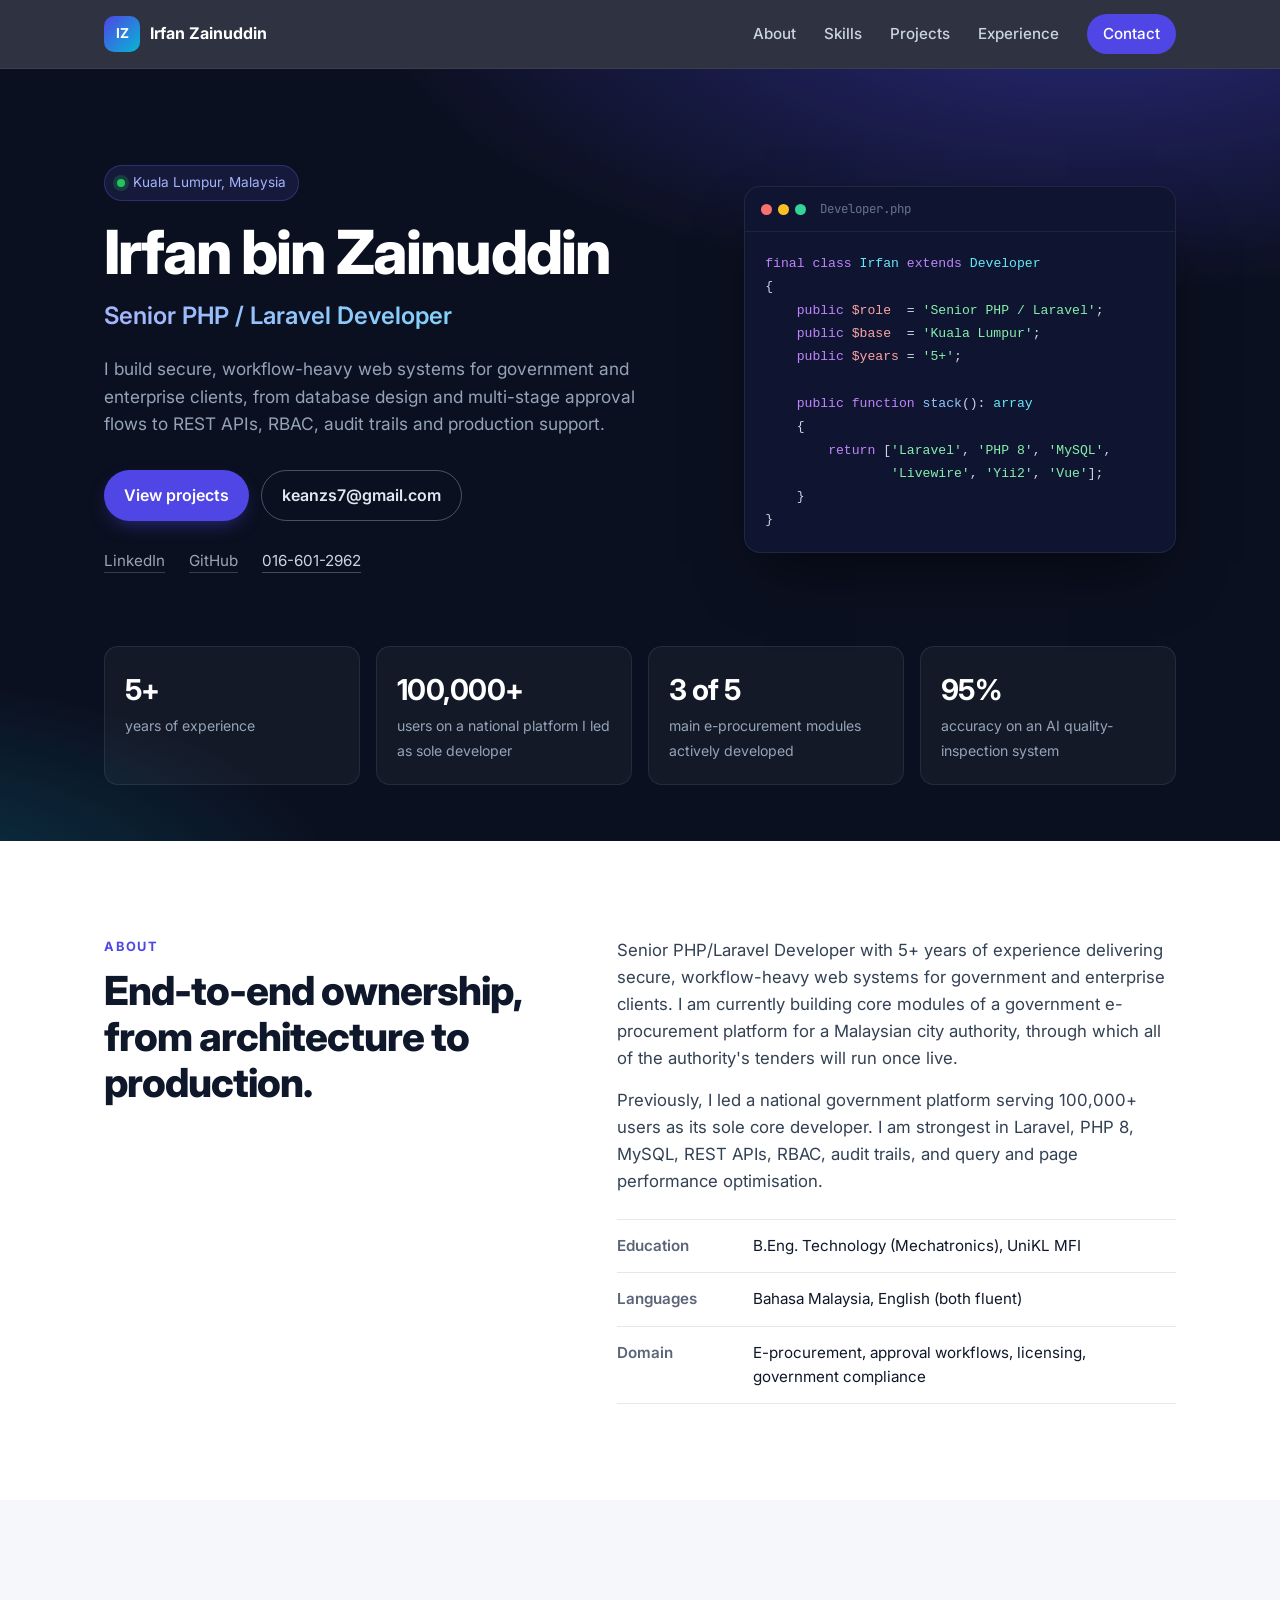
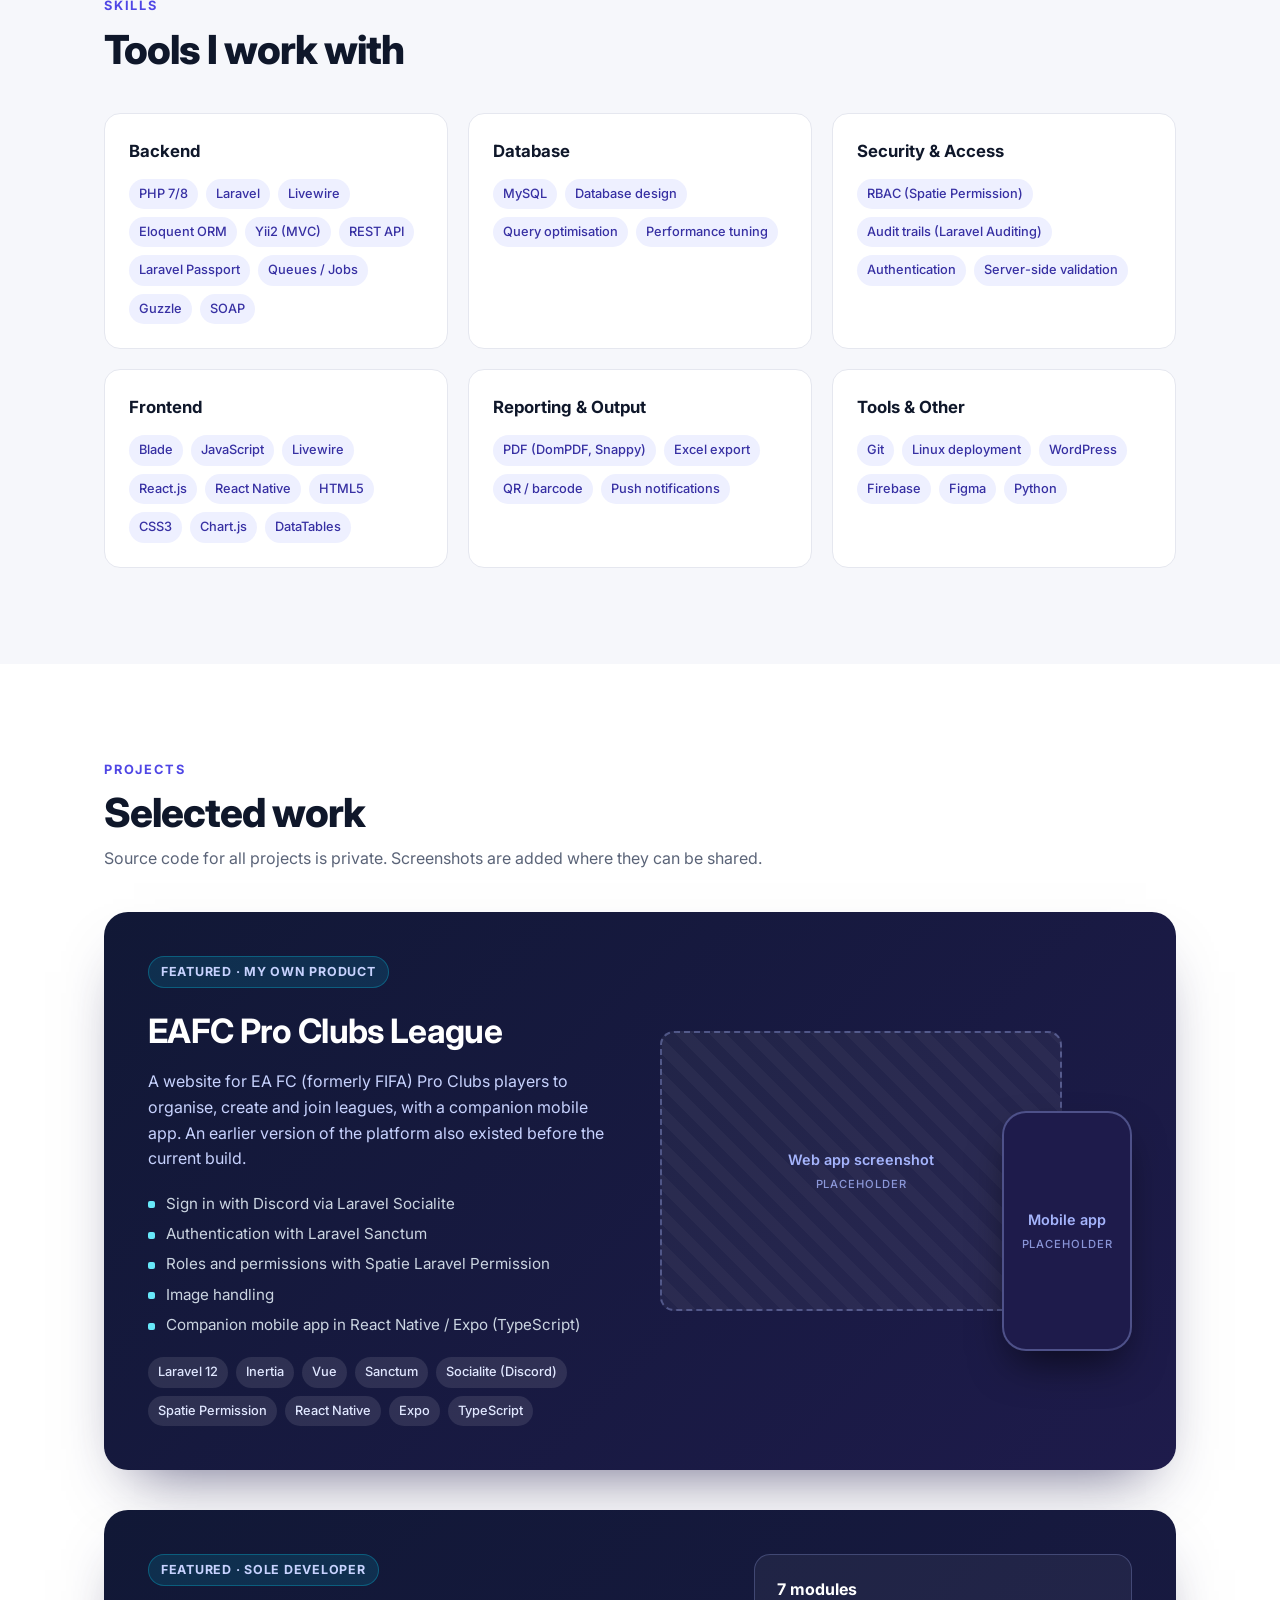
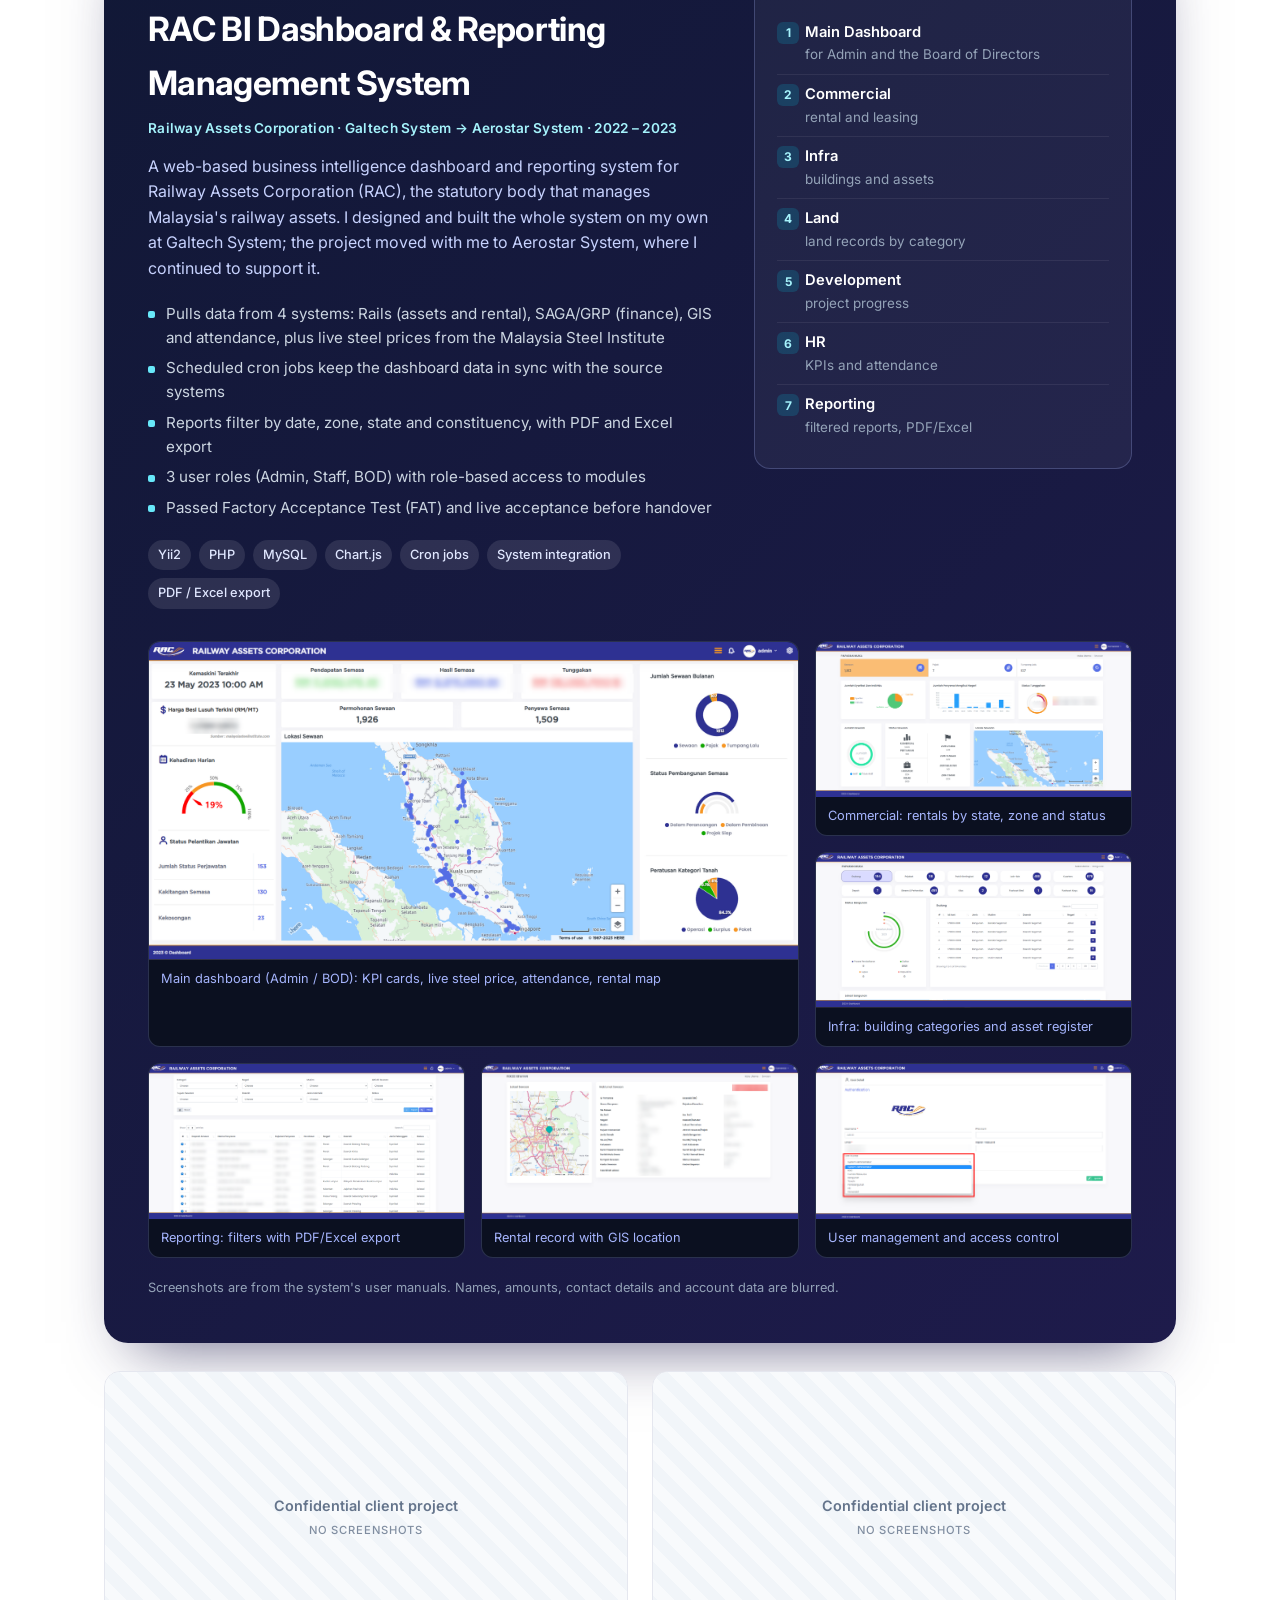
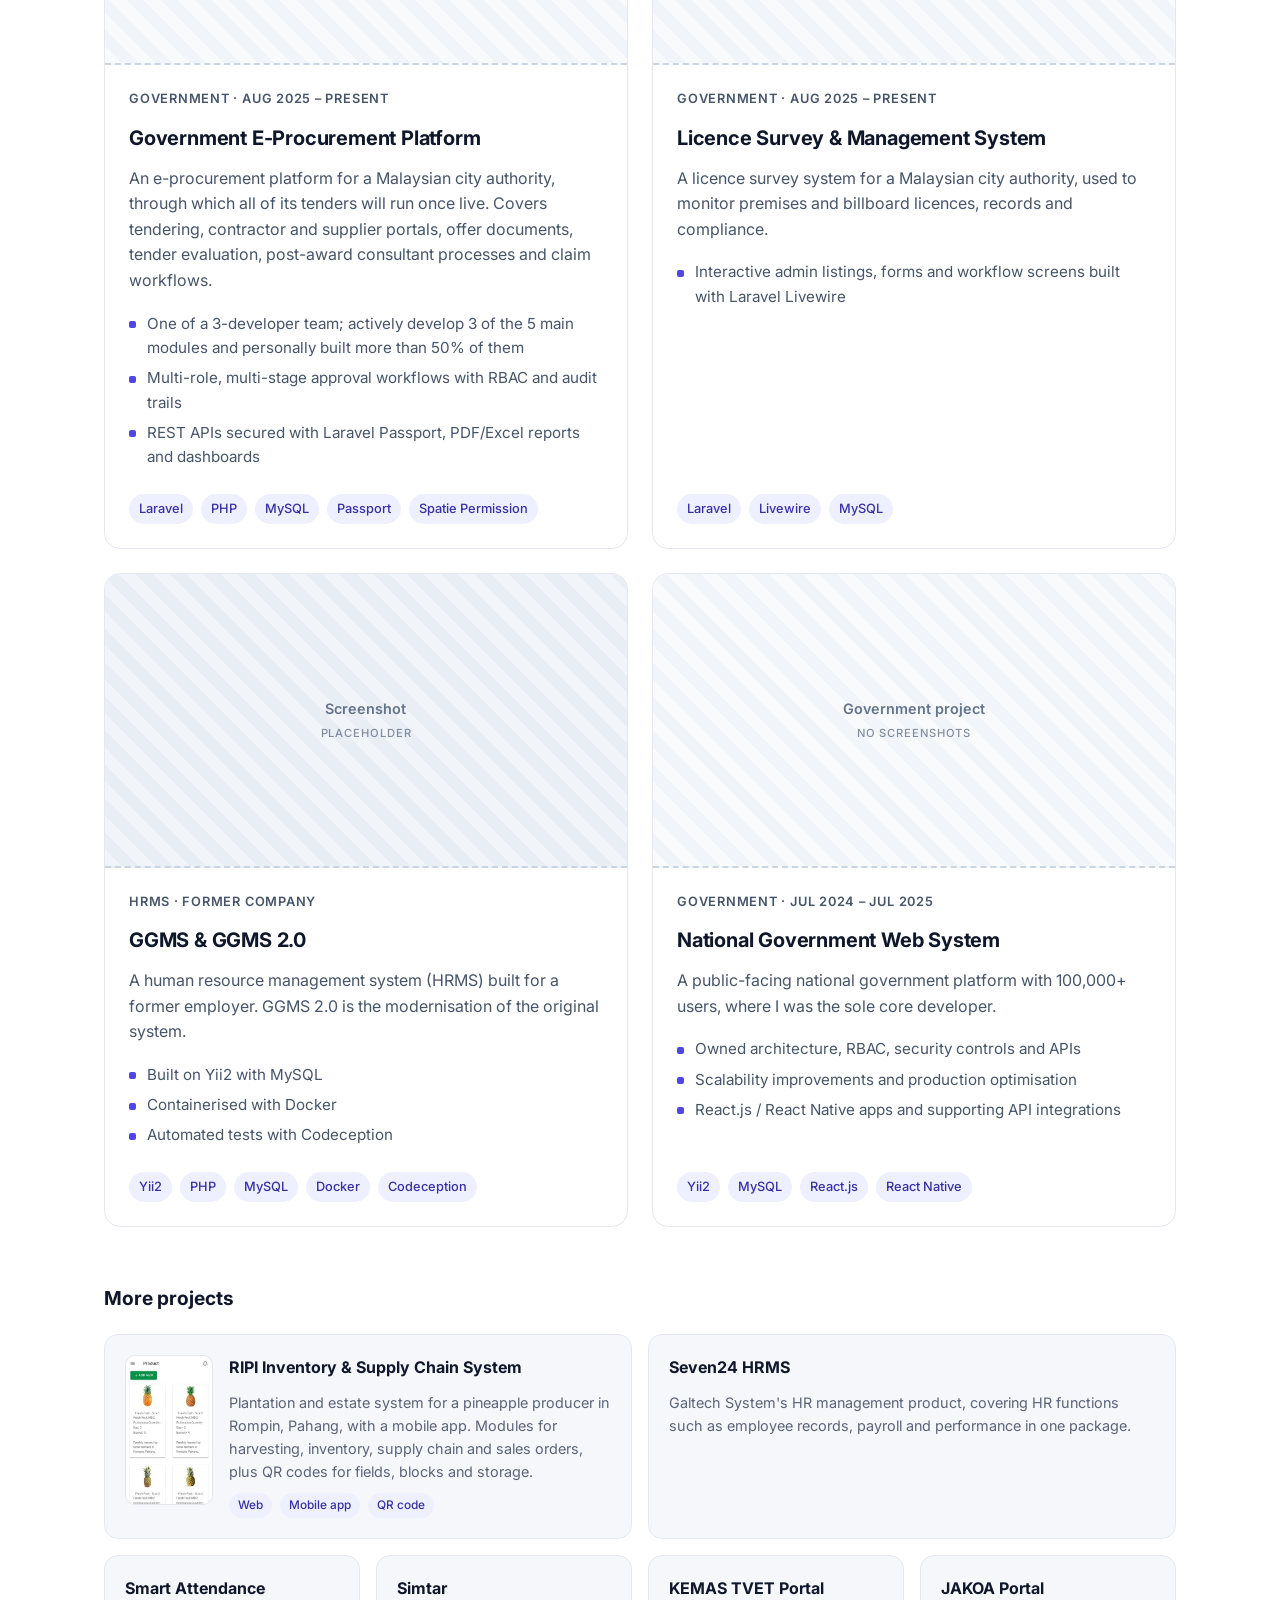
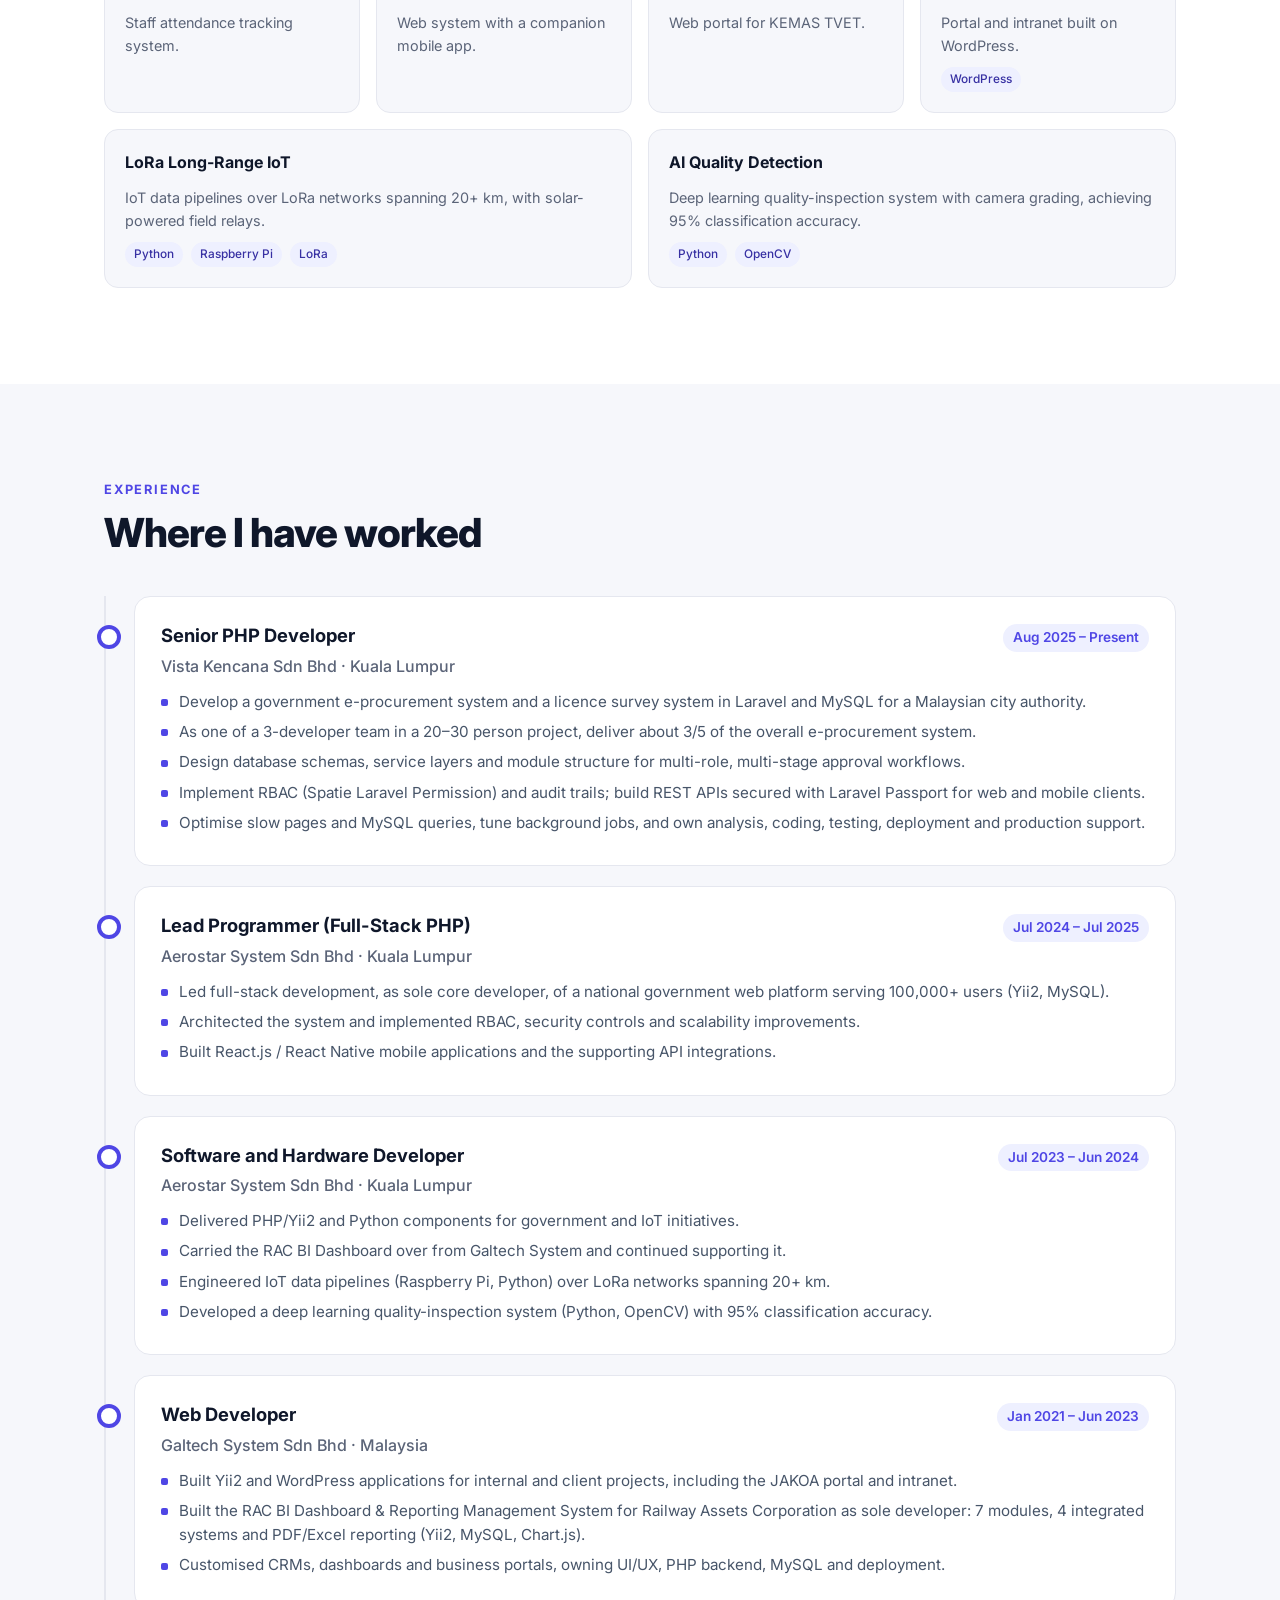
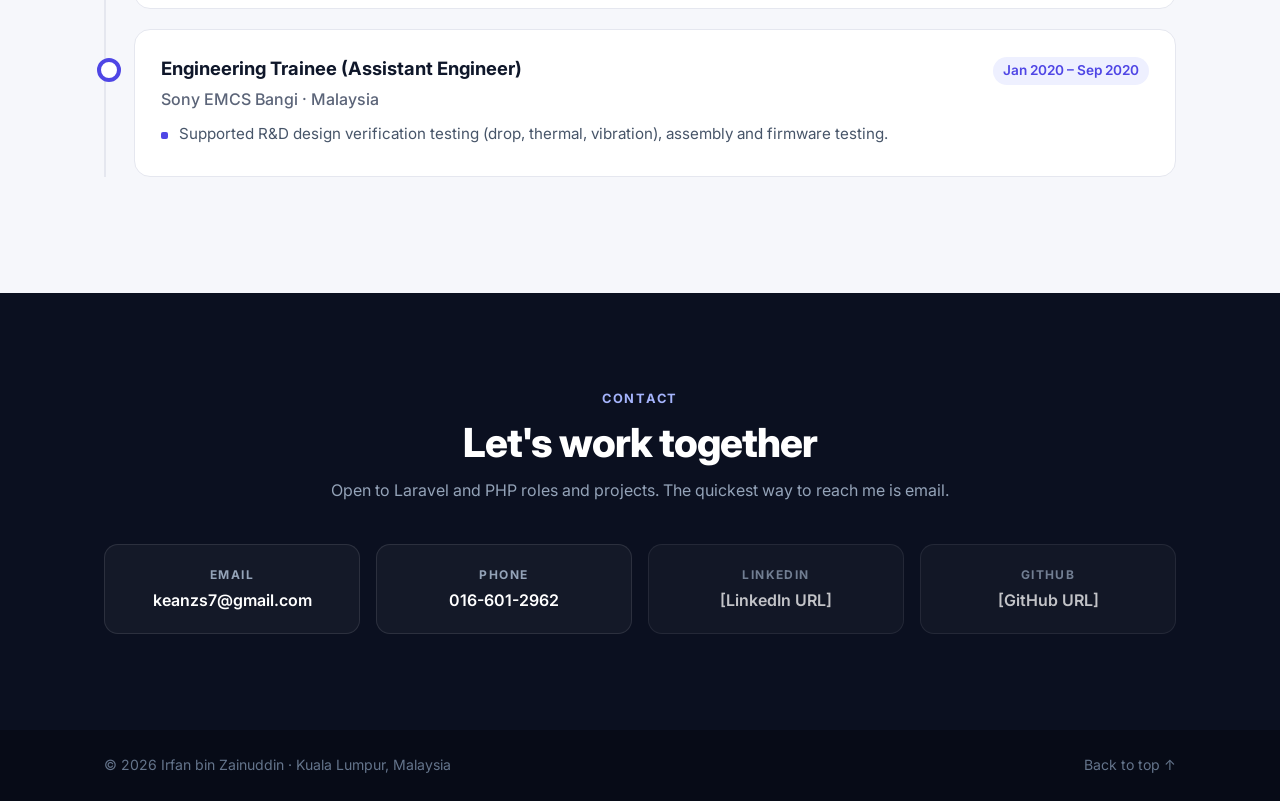
==== index.html @ d5d2dc94 "Portfolio site" ====
<!DOCTYPE html>
<html lang="en">
<head>
  <meta charset="utf-8">
  <meta name="viewport" content="width=device-width, initial-scale=1">
  <title>Irfan bin Zainuddin | Senior PHP / Laravel Developer</title>
  <meta name="description" content="Irfan bin Zainuddin, Senior PHP/Laravel Developer based in Kuala Lumpur. 5+ years building secure, workflow-heavy web systems for government and enterprise clients.">
  <meta property="og:title" content="Irfan bin Zainuddin | Senior PHP / Laravel Developer">
  <meta property="og:description" content="Laravel, PHP 8, MySQL, REST APIs, RBAC and audit trails for government and enterprise systems.">
  <meta name="theme-color" content="#0f172a">
  <link rel="icon" href="assets/favicon.svg" type="image/svg+xml">
  <link rel="preconnect" href="https://fonts.googleapis.com">
  <link rel="preconnect" href="https://fonts.gstatic.com" crossorigin>
  <link href="https://fonts.googleapis.com/css2?family=Inter:wght@400;500;600;700;800&family=JetBrains+Mono:wght@500&display=swap" rel="stylesheet">
  <link rel="stylesheet" href="assets/style.css">
</head>
<body>
  <a class="skip" href="#main">Skip to content</a>

  <header class="nav" id="top">
    <div class="container nav__inner">
      <a class="brand" href="#top" aria-label="Home"><span class="brand__mark">IZ</span><span class="brand__name">Irfan Zainuddin</span></a>
      <button class="nav__toggle" aria-label="Open menu" aria-expanded="false" aria-controls="nav-links"><span></span><span></span><span></span></button>
      <nav id="nav-links" class="nav__links" aria-label="Primary">
        <a href="#about">About</a>
        <a href="#skills">Skills</a>
        <a href="#projects">Projects</a>
        <a href="#experience">Experience</a>
        <a href="#contact" class="btn btn--sm">Contact</a>
      </nav>
    </div>
  </header>

  <main id="main">
    <!-- HERO -->
    <section class="hero">
      <div class="container hero__inner">
        <div class="hero__text">
          <p class="eyebrow"><span class="dot"></span> Kuala Lumpur, Malaysia</p>
          <h1>Irfan bin Zainuddin</h1>
          <p class="hero__role">Senior PHP / Laravel Developer</p>
          <p class="hero__lead">I build secure, workflow-heavy web systems for government and enterprise clients, from database design and multi-stage approval flows to REST APIs, RBAC, audit trails and production support.</p>
          <div class="hero__cta">
            <a href="#projects" class="btn">View projects</a>
            <a href="mailto:keanzs7@gmail.com" class="btn btn--ghost">keanzs7@gmail.com</a>
          </div>
          <ul class="hero__links">
            <li><a href="#" data-placeholder="linkedin" aria-label="LinkedIn (link coming soon)">LinkedIn</a></li>
            <li><a href="#" data-placeholder="github" aria-label="GitHub (link coming soon)">GitHub</a></li>
            <li><a href="tel:+60166012962">016-601-2962</a></li>
          </ul>
        </div>
        <div class="hero__card" aria-hidden="true">
          <div class="code">
            <div class="code__bar"><i></i><i></i><i></i><span>Developer.php</span></div>
<pre><code><span class="k">final class</span> <span class="t">Irfan</span> <span class="k">extends</span> <span class="t">Developer</span>
{
    <span class="k">public</span> <span class="v">$role</span>  = <span class="s">'Senior PHP / Laravel'</span>;
    <span class="k">public</span> <span class="v">$base</span>  = <span class="s">'Kuala Lumpur'</span>;
    <span class="k">public</span> <span class="v">$years</span> = <span class="s">'5+'</span>;

    <span class="k">public function</span> <span class="f">stack</span>(): <span class="t">array</span>
    {
        <span class="k">return</span> [<span class="s">'Laravel'</span>, <span class="s">'PHP 8'</span>, <span class="s">'MySQL'</span>,
                <span class="s">'Livewire'</span>, <span class="s">'Yii2'</span>, <span class="s">'Vue'</span>];
    }
}</code></pre>
          </div>
        </div>
      </div>
      <div class="container stats">
        <div class="stat"><strong>5+</strong><span>years of experience</span></div>
        <div class="stat"><strong>100,000+</strong><span>users on a national platform I led as sole developer</span></div>
        <div class="stat"><strong>3 of 5</strong><span>main e-procurement modules actively developed</span></div>
        <div class="stat"><strong>95%</strong><span>accuracy on an AI quality-inspection system</span></div>
      </div>
    </section>

    <!-- ABOUT -->
    <section id="about" class="section">
      <div class="container about">
        <div>
          <p class="kicker">About</p>
          <h2>End-to-end ownership, from architecture to production.</h2>
        </div>
        <div class="about__body">
          <p>Senior PHP/Laravel Developer with 5+ years of experience delivering secure, workflow-heavy web systems for government and enterprise clients. I am currently building core modules of a government e-procurement platform for a Malaysian city authority, through which all of the authority's tenders will run once live.</p>
          <p>Previously, I led a national government platform serving 100,000+ users as its sole core developer. I am strongest in Laravel, PHP 8, MySQL, REST APIs, RBAC, audit trails, and query and page performance optimisation.</p>
          <ul class="facts">
            <li><span>Education</span>B.Eng. Technology (Mechatronics), UniKL MFI</li>
            <li><span>Languages</span>Bahasa Malaysia, English (both fluent)</li>
            <li><span>Domain</span>E-procurement, approval workflows, licensing, government compliance</li>
          </ul>
        </div>
      </div>
    </section>

    <!-- SKILLS -->
    <section id="skills" class="section section--alt">
      <div class="container">
        <p class="kicker">Skills</p>
        <h2>Tools I work with</h2>
        <div class="skills">
          <article class="skill">
            <h3>Backend</h3>
            <ul class="tags"><li>PHP 7/8</li><li>Laravel</li><li>Livewire</li><li>Eloquent ORM</li><li>Yii2 (MVC)</li><li>REST API</li><li>Laravel Passport</li><li>Queues / Jobs</li><li>Guzzle</li><li>SOAP</li></ul>
          </article>
          <article class="skill">
            <h3>Database</h3>
            <ul class="tags"><li>MySQL</li><li>Database design</li><li>Query optimisation</li><li>Performance tuning</li></ul>
          </article>
          <article class="skill">
            <h3>Security &amp; Access</h3>
            <ul class="tags"><li>RBAC (Spatie Permission)</li><li>Audit trails (Laravel Auditing)</li><li>Authentication</li><li>Server-side validation</li></ul>
          </article>
          <article class="skill">
            <h3>Frontend</h3>
            <ul class="tags"><li>Blade</li><li>JavaScript</li><li>Livewire</li><li>React.js</li><li>React Native</li><li>HTML5</li><li>CSS3</li><li>Chart.js</li><li>DataTables</li></ul>
          </article>
          <article class="skill">
            <h3>Reporting &amp; Output</h3>
            <ul class="tags"><li>PDF (DomPDF, Snappy)</li><li>Excel export</li><li>QR / barcode</li><li>Push notifications</li></ul>
          </article>
          <article class="skill">
            <h3>Tools &amp; Other</h3>
            <ul class="tags"><li>Git</li><li>Linux deployment</li><li>WordPress</li><li>Firebase</li><li>Figma</li><li>Python</li></ul>
          </article>
        </div>
      </div>
    </section>

    <!-- PROJECTS -->
    <section id="projects" class="section">
      <div class="container">
        <p class="kicker">Projects</p>
        <h2>Selected work</h2>
        <p class="section__note">Source code for all projects is private. Screenshots are added where they can be shared.</p>

        <!-- Featured -->
        <article class="featured">
          <div class="featured__body">
            <p class="badge">Featured &middot; My own product</p>
            <h3>EAFC Pro Clubs League</h3>
            <p>A website for EA FC (formerly FIFA) Pro Clubs players to organise, create and join leagues, with a companion mobile app. An earlier version of the platform also existed before the current build.</p>
            <ul class="list">
              <li>Sign in with Discord via Laravel Socialite</li>
              <li>Authentication with Laravel Sanctum</li>
              <li>Roles and permissions with Spatie Laravel Permission</li>
              <li>Image handling</li>
              <li>Companion mobile app in React Native / Expo (TypeScript)</li>
            </ul>
            <ul class="tags tags--light"><li>Laravel 12</li><li>Inertia</li><li>Vue</li><li>Sanctum</li><li>Socialite (Discord)</li><li>Spatie Permission</li><li>React Native</li><li>Expo</li><li>TypeScript</li></ul>
          </div>
          <div class="featured__media">
            <div class="shot shot--web"><span>Web app screenshot<br><small>placeholder</small></span></div>
            <div class="shot shot--phone"><span>Mobile app<br><small>placeholder</small></span></div>
          </div>
        </article>


        <!-- Featured: RAC -->
        <article class="featured featured--case" id="rac">
          <div class="case__head">
            <div>
              <p class="badge">Featured &middot; Sole developer</p>
              <h3>RAC BI Dashboard &amp; Reporting Management System</h3>
              <p class="case__meta">Railway Assets Corporation &middot; Galtech System &rarr; Aerostar System &middot; 2022 – 2023</p>
              <p>A web-based business intelligence dashboard and reporting system for Railway Assets Corporation (RAC), the statutory body that manages Malaysia's railway assets. I designed and built the whole system on my own at Galtech System; the project moved with me to Aerostar System, where I continued to support it.</p>
              <ul class="list">
                <li>Pulls data from 4 systems: Rails (assets and rental), SAGA/GRP (finance), GIS and attendance, plus live steel prices from the Malaysia Steel Institute</li>
                <li>Scheduled cron jobs keep the dashboard data in sync with the source systems</li>
                <li>Reports filter by date, zone, state and constituency, with PDF and Excel export</li>
                <li>3 user roles (Admin, Staff, BOD) with role-based access to modules</li>
                <li>Passed Factory Acceptance Test (FAT) and live acceptance before handover</li>
              </ul>
              <ul class="tags tags--light"><li>Yii2</li><li>PHP</li><li>MySQL</li><li>Chart.js</li><li>Cron jobs</li><li>System integration</li><li>PDF / Excel export</li></ul>
            </div>
            <div class="case__modules">
              <h4>7 modules</h4>
              <ol>
                <li><strong>Main Dashboard</strong><span>for Admin and the Board of Directors</span></li>
                <li><strong>Commercial</strong><span>rental and leasing</span></li>
                <li><strong>Infra</strong><span>buildings and assets</span></li>
                <li><strong>Land</strong><span>land records by category</span></li>
                <li><strong>Development</strong><span>project progress</span></li>
                <li><strong>HR</strong><span>KPIs and attendance</span></li>
                <li><strong>Reporting</strong><span>filtered reports, PDF/Excel</span></li>
              </ol>
            </div>
          </div>
          <div class="gallery">
            <figure class="gallery__main"><a href="assets/img/rac-main-dashboard.png" target="_blank" rel="noopener"><img src="assets/img/rac-main-dashboard.png" alt="RAC main dashboard with rental map of Peninsular Malaysia, KPI cards, attendance gauge and charts" loading="lazy" width="1600" height="784"></a><figcaption>Main dashboard (Admin / BOD): KPI cards, live steel price, attendance, rental map</figcaption></figure>
            <figure><a href="assets/img/rac-commercial-dashboard.png" target="_blank" rel="noopener"><img src="assets/img/rac-commercial-dashboard.png" alt="RAC commercial module dashboard with rental charts by state and zone" loading="lazy" width="1440" height="706"></a><figcaption>Commercial: rentals by state, zone and status</figcaption></figure>
            <figure><a href="assets/img/rac-infra-dashboard.png" target="_blank" rel="noopener"><img src="assets/img/rac-infra-dashboard.png" alt="RAC infra module dashboard with building categories and asset table" loading="lazy" width="1600" height="788"></a><figcaption>Infra: building categories and asset register</figcaption></figure>
            <figure><a href="assets/img/rac-reports-filter-export.png" target="_blank" rel="noopener"><img src="assets/img/rac-reports-filter-export.png" alt="RAC report screen with filters and export button" loading="lazy" width="1600" height="785"></a><figcaption>Reporting: filters with PDF/Excel export</figcaption></figure>
            <figure><a href="assets/img/rac-rental-record.png" target="_blank" rel="noopener"><img src="assets/img/rac-rental-record.png" alt="RAC rental record detail page with location map" loading="lazy" width="1397" height="689"></a><figcaption>Rental record with GIS location</figcaption></figure>
            <figure><a href="assets/img/rac-user-roles.png" target="_blank" rel="noopener"><img src="assets/img/rac-user-roles.png" alt="RAC user management screen with user access roles" loading="lazy" width="1298" height="631"></a><figcaption>User management and access control</figcaption></figure>
          </div>
          <p class="case__note">Screenshots are from the system's user manuals. Names, amounts, contact details and account data are blurred.</p>
        </article>

        <div class="projects">
          <article class="project">
            <div class="shot shot--card shot--private"><span>Confidential client project<br><small>no screenshots</small></span></div>
            <div class="project__body">
              <p class="project__meta">Government &middot; Aug 2025 – Present</p>
              <h3>Government E-Procurement Platform</h3>
              <p>An e-procurement platform for a Malaysian city authority, through which all of its tenders will run once live. Covers tendering, contractor and supplier portals, offer documents, tender evaluation, post-award consultant processes and claim workflows.</p>
              <ul class="list">
                <li>One of a 3-developer team; actively develop 3 of the 5 main modules and personally built more than 50% of them</li>
                <li>Multi-role, multi-stage approval workflows with RBAC and audit trails</li>
                <li>REST APIs secured with Laravel Passport, PDF/Excel reports and dashboards</li>
              </ul>
              <ul class="tags"><li>Laravel</li><li>PHP</li><li>MySQL</li><li>Passport</li><li>Spatie Permission</li></ul>
            </div>
          </article>

          <article class="project">
            <div class="shot shot--card shot--private"><span>Confidential client project<br><small>no screenshots</small></span></div>
            <div class="project__body">
              <p class="project__meta">Government &middot; Aug 2025 – Present</p>
              <h3>Licence Survey &amp; Management System</h3>
              <p>A licence survey system for a Malaysian city authority, used to monitor premises and billboard licences, records and compliance.</p>
              <ul class="list">
                <li>Interactive admin listings, forms and workflow screens built with Laravel Livewire</li>
              </ul>
              <ul class="tags"><li>Laravel</li><li>Livewire</li><li>MySQL</li></ul>
            </div>
          </article>

          <article class="project">
            <div class="shot shot--card"><span>Screenshot<br><small>placeholder</small></span></div>
            <div class="project__body">
              <p class="project__meta">HRMS &middot; Former company</p>
              <h3>GGMS &amp; GGMS 2.0</h3>
              <p>A human resource management system (HRMS) built for a former employer. GGMS 2.0 is the modernisation of the original system.</p>
              <ul class="list">
                <li>Built on Yii2 with MySQL</li>
                <li>Containerised with Docker</li>
                <li>Automated tests with Codeception</li>
              </ul>
              <ul class="tags"><li>Yii2</li><li>PHP</li><li>MySQL</li><li>Docker</li><li>Codeception</li></ul>
            </div>
          </article>

          <article class="project">
            <div class="shot shot--card shot--private"><span>Government project<br><small>no screenshots</small></span></div>
            <div class="project__body">
              <p class="project__meta">Government &middot; Jul 2024 – Jul 2025</p>
              <h3>National Government Web System</h3>
              <p>A public-facing national government platform with 100,000+ users, where I was the sole core developer.</p>
              <ul class="list">
                <li>Owned architecture, RBAC, security controls and APIs</li>
                <li>Scalability improvements and production optimisation</li>
                <li>React.js / React Native apps and supporting API integrations</li>
              </ul>
              <ul class="tags"><li>Yii2</li><li>MySQL</li><li>React.js</li><li>React Native</li></ul>
            </div>
          </article>
        </div>

        <h3 class="sub">More projects</h3>
        <div class="minis">
          <article class="mini mini--shot">
            <img src="assets/img/ripi-product-catalog.png" alt="RIPI mobile app product catalogue screen" loading="lazy" width="300" height="604">
            <div>
              <h4>RIPI Inventory &amp; Supply Chain System</h4>
              <p>Plantation and estate system for a pineapple producer in Rompin, Pahang, with a mobile app. Modules for harvesting, inventory, supply chain and sales orders, plus QR codes for fields, blocks and storage.</p>
              <ul class="tags tags--sm"><li>Web</li><li>Mobile app</li><li>QR code</li></ul>
            </div>
          </article>
          <article class="mini mini--wide">
            <h4>Seven24 HRMS</h4>
            <p>Galtech System's HR management product, covering HR functions such as employee records, payroll and performance in one package.</p>
          </article>
          <article class="mini">
            <h4>Smart Attendance</h4>
            <p>Staff attendance tracking system.</p>
          </article>
          <article class="mini">
            <h4>Simtar</h4>
            <p>Web system with a companion mobile app.</p>
          </article>
          <article class="mini">
            <h4>KEMAS TVET Portal</h4>
            <p>Web portal for KEMAS TVET.</p>
          </article>
          <article class="mini">
            <h4>JAKOA Portal</h4>
            <p>Portal and intranet built on WordPress.</p>
            <ul class="tags tags--sm"><li>WordPress</li></ul>
          </article>
          <article class="mini mini--wide">
            <h4>LoRa Long-Range IoT</h4>
            <p>IoT data pipelines over LoRa networks spanning 20+ km, with solar-powered field relays.</p>
            <ul class="tags tags--sm"><li>Python</li><li>Raspberry Pi</li><li>LoRa</li></ul>
          </article>
          <article class="mini mini--wide">
            <h4>AI Quality Detection</h4>
            <p>Deep learning quality-inspection system with camera grading, achieving 95% classification accuracy.</p>
            <ul class="tags tags--sm"><li>Python</li><li>OpenCV</li></ul>
          </article>
        </div>
      </div>
    </section>

    <!-- EXPERIENCE -->
    <section id="experience" class="section section--alt">
      <div class="container">
        <p class="kicker">Experience</p>
        <h2>Where I have worked</h2>
        <ol class="timeline">
          <li class="job">
            <div class="job__head"><h3>Senior PHP Developer</h3><span class="job__date">Aug 2025 – Present</span></div>
            <p class="job__org">Vista Kencana Sdn Bhd &middot; Kuala Lumpur</p>
            <ul class="list">
              <li>Develop a government e-procurement system and a licence survey system in Laravel and MySQL for a Malaysian city authority.</li>
              <li>As one of a 3-developer team in a 20–30 person project, deliver about 3/5 of the overall e-procurement system.</li>
              <li>Design database schemas, service layers and module structure for multi-role, multi-stage approval workflows.</li>
              <li>Implement RBAC (Spatie Laravel Permission) and audit trails; build REST APIs secured with Laravel Passport for web and mobile clients.</li>
              <li>Optimise slow pages and MySQL queries, tune background jobs, and own analysis, coding, testing, deployment and production support.</li>
            </ul>
          </li>
          <li class="job">
            <div class="job__head"><h3>Lead Programmer (Full-Stack PHP)</h3><span class="job__date">Jul 2024 – Jul 2025</span></div>
            <p class="job__org">Aerostar System Sdn Bhd &middot; Kuala Lumpur</p>
            <ul class="list">
              <li>Led full-stack development, as sole core developer, of a national government web platform serving 100,000+ users (Yii2, MySQL).</li>
              <li>Architected the system and implemented RBAC, security controls and scalability improvements.</li>
              <li>Built React.js / React Native mobile applications and the supporting API integrations.</li>
            </ul>
          </li>
          <li class="job">
            <div class="job__head"><h3>Software and Hardware Developer</h3><span class="job__date">Jul 2023 – Jun 2024</span></div>
            <p class="job__org">Aerostar System Sdn Bhd &middot; Kuala Lumpur</p>
            <ul class="list">
              <li>Delivered PHP/Yii2 and Python components for government and IoT initiatives.</li>
              <li>Carried the RAC BI Dashboard over from Galtech System and continued supporting it.</li>
              <li>Engineered IoT data pipelines (Raspberry Pi, Python) over LoRa networks spanning 20+ km.</li>
              <li>Developed a deep learning quality-inspection system (Python, OpenCV) with 95% classification accuracy.</li>
            </ul>
          </li>
          <li class="job">
            <div class="job__head"><h3>Web Developer</h3><span class="job__date">Jan 2021 – Jun 2023</span></div>
            <p class="job__org">Galtech System Sdn Bhd &middot; Malaysia</p>
            <ul class="list">
              <li>Built Yii2 and WordPress applications for internal and client projects, including the JAKOA portal and intranet.</li>
              <li>Built the RAC BI Dashboard &amp; Reporting Management System for Railway Assets Corporation as sole developer: 7 modules, 4 integrated systems and PDF/Excel reporting (Yii2, MySQL, Chart.js).</li>
              <li>Customised CRMs, dashboards and business portals, owning UI/UX, PHP backend, MySQL and deployment.</li>
            </ul>
          </li>
          <li class="job">
            <div class="job__head"><h3>Engineering Trainee (Assistant Engineer)</h3><span class="job__date">Jan 2020 – Sep 2020</span></div>
            <p class="job__org">Sony EMCS Bangi &middot; Malaysia</p>
            <ul class="list">
              <li>Supported R&amp;D design verification testing (drop, thermal, vibration), assembly and firmware testing.</li>
            </ul>
          </li>
        </ol>
      </div>
    </section>

    <!-- CONTACT -->
    <section id="contact" class="section contact">
      <div class="container contact__inner">
        <p class="kicker">Contact</p>
        <h2>Let's work together</h2>
        <p class="contact__lead">Open to Laravel and PHP roles and projects. The quickest way to reach me is email.</p>
        <div class="contact__grid">
          <a class="contact__item" href="mailto:keanzs7@gmail.com"><span>Email</span>keanzs7@gmail.com</a>
          <a class="contact__item" href="tel:+60166012962"><span>Phone</span>016-601-2962</a>
          <a class="contact__item" href="#" data-placeholder="linkedin"><span>LinkedIn</span>[LinkedIn URL]</a>
          <a class="contact__item" href="#" data-placeholder="github"><span>GitHub</span>[GitHub URL]</a>
        </div>
      </div>
    </section>
  </main>

  <footer class="footer">
    <div class="container footer__inner">
      <p>&copy; <span id="year">2026</span> Irfan bin Zainuddin &middot; Kuala Lumpur, Malaysia</p>
      <a href="#top">Back to top &uarr;</a>
    </div>
  </footer>

  <script src="assets/main.js"></script>
</body>
</html>
---- assets/style.css ----
:root{
  --bg:#ffffff; --bg-alt:#f6f7fb; --ink:#0f172a; --muted:#5b6478; --line:#e5e7ef;
  --accent:#4f46e5; --accent-2:#06b6d4; --accent-soft:#eef0ff;
  --dark:#0b1020; --radius:16px; --shadow:0 10px 30px -12px rgba(15,23,42,.18);
  --max:1120px;
}
*{box-sizing:border-box;margin:0;padding:0}
html{scroll-behavior:smooth;scroll-padding-top:80px}
body{font-family:Inter,system-ui,-apple-system,Segoe UI,Roboto,sans-serif;color:var(--ink);background:var(--bg);line-height:1.6;-webkit-font-smoothing:antialiased}
img{max-width:100%;display:block}
a{color:inherit;text-decoration:none}
ul,ol{list-style:none}
.container{width:100%;max-width:var(--max);margin:0 auto;padding:0 24px}
.skip{position:absolute;left:-999px;top:8px;background:var(--accent);color:#fff;padding:8px 14px;border-radius:8px;z-index:100}
.skip:focus{left:8px}
:focus-visible{outline:3px solid var(--accent-2);outline-offset:3px;border-radius:6px}

/* buttons */
.btn{display:inline-flex;align-items:center;gap:8px;background:var(--accent);color:#fff;font-weight:600;padding:12px 20px;border-radius:999px;transition:transform .15s,box-shadow .15s,background .15s;box-shadow:0 8px 20px -8px rgba(79,70,229,.6)}
.btn:hover{transform:translateY(-1px);background:#4338ca}
.btn--ghost{background:transparent;color:#e2e8f0;border:1px solid rgba(226,232,240,.3);box-shadow:none}
.btn--ghost:hover{background:rgba(255,255,255,.08)}
.btn--sm{padding:8px 16px;font-size:.9rem;box-shadow:none}

/* nav */
.nav{position:sticky;top:0;z-index:50;background:rgba(11,16,32,.85);backdrop-filter:saturate(180%) blur(12px);border-bottom:1px solid rgba(255,255,255,.06)}
.nav__inner{display:flex;align-items:center;justify-content:space-between;height:68px}
.brand{display:flex;align-items:center;gap:10px;color:#fff;font-weight:700}
.brand__mark{display:grid;place-items:center;width:36px;height:36px;border-radius:10px;background:linear-gradient(135deg,var(--accent),var(--accent-2));font-size:.85rem}
.nav__links{display:flex;align-items:center;gap:28px}
.nav__links a{color:#cbd5e1;font-weight:500;font-size:.95rem}
.nav__links a:hover{color:#fff}
.nav__links a.btn{color:#fff}
.nav__toggle{display:none;background:none;border:0;cursor:pointer;padding:8px}
.nav__toggle span{display:block;width:22px;height:2px;background:#fff;margin:5px 0;border-radius:2px}

/* hero */
.hero{background:radial-gradient(1200px 500px at 85% -10%,rgba(79,70,229,.45),transparent 60%),radial-gradient(800px 400px at -10% 110%,rgba(6,182,212,.25),transparent 60%),var(--dark);color:#e2e8f0;padding:96px 0 56px}
.hero__inner{display:grid;grid-template-columns:1.15fr .85fr;gap:56px;align-items:center}
.eyebrow{display:inline-flex;align-items:center;gap:8px;font-size:.85rem;color:#a5b4fc;background:rgba(99,102,241,.12);border:1px solid rgba(99,102,241,.3);padding:6px 12px;border-radius:999px;margin-bottom:20px}
.dot{width:8px;height:8px;border-radius:50%;background:#22c55e;box-shadow:0 0 0 4px rgba(34,197,94,.2)}
.hero h1{font-size:clamp(2.4rem,5.5vw,3.8rem);line-height:1.05;letter-spacing:-.03em;color:#fff;font-weight:800}
.hero__role{font-size:clamp(1.15rem,2.4vw,1.5rem);font-weight:600;margin-top:12px;background:linear-gradient(90deg,#a5b4fc,#67e8f9);-webkit-background-clip:text;background-clip:text;color:transparent}
.hero__lead{margin-top:20px;font-size:1.08rem;color:#94a3b8;max-width:560px}
.hero__cta{display:flex;flex-wrap:wrap;gap:12px;margin-top:32px}
.hero__links{display:flex;flex-wrap:wrap;gap:24px;margin-top:28px;font-size:.95rem}
.hero__links a{color:#cbd5e1;border-bottom:1px solid rgba(203,213,225,.3);padding-bottom:2px}
.hero__links a:hover{color:#fff;border-color:#fff}
.is-placeholder{opacity:.75;cursor:not-allowed}

.code{background:#0f1530;border:1px solid rgba(255,255,255,.08);border-radius:var(--radius);box-shadow:0 30px 60px -20px rgba(0,0,0,.6);overflow:hidden}
.code__bar{display:flex;align-items:center;gap:6px;padding:12px 16px;border-bottom:1px solid rgba(255,255,255,.06);font-size:.78rem;color:#64748b}
.code__bar i{width:11px;height:11px;border-radius:50%;background:#334155}
.code__bar i:nth-child(1){background:#f87171}.code__bar i:nth-child(2){background:#fbbf24}.code__bar i:nth-child(3){background:#34d399}
.code__bar span{margin-left:8px;font-family:"JetBrains Mono",monospace}
.code pre{padding:20px;font-family:"JetBrains Mono",ui-monospace,monospace;font-size:.82rem;line-height:1.7;color:#cbd5e1;overflow-x:auto}
.k{color:#c084fc}.t{color:#67e8f9}.v{color:#fca5a5}.s{color:#86efac}.f{color:#93c5fd}

.stats{display:grid;grid-template-columns:repeat(4,1fr);gap:16px;margin-top:72px}
.stat{background:rgba(255,255,255,.04);border:1px solid rgba(255,255,255,.08);border-radius:14px;padding:20px}
.stat strong{display:block;font-size:1.8rem;color:#fff;letter-spacing:-.02em}
.stat span{font-size:.88rem;color:#94a3b8}

/* sections */
.section{padding:96px 0}
.section--alt{background:var(--bg-alt)}
.kicker{font-size:.8rem;font-weight:700;letter-spacing:.14em;text-transform:uppercase;color:var(--accent);margin-bottom:10px}
h2{font-size:clamp(1.8rem,3.6vw,2.5rem);line-height:1.15;letter-spacing:-.025em;font-weight:800}
.section__note{color:var(--muted);margin-top:10px}

.about{display:grid;grid-template-columns:.9fr 1.1fr;gap:56px}
.about__body p{color:#334155;font-size:1.05rem;margin-bottom:16px}
.facts{margin-top:24px;border-top:1px solid var(--line)}
.facts li{display:grid;grid-template-columns:120px 1fr;gap:16px;padding:14px 0;border-bottom:1px solid var(--line);font-size:.95rem}
.facts span{color:var(--muted);font-weight:600}

.skills{display:grid;grid-template-columns:repeat(3,1fr);gap:20px;margin-top:40px}
.skill{background:#fff;border:1px solid var(--line);border-radius:var(--radius);padding:24px;transition:box-shadow .2s,transform .2s}
.skill:hover{box-shadow:var(--shadow);transform:translateY(-2px)}
.skill h3{font-size:1.05rem;margin-bottom:14px}
.tags{display:flex;flex-wrap:wrap;gap:8px}
.tags li{font-size:.8rem;font-weight:500;background:var(--accent-soft);color:#3730a3;padding:5px 10px;border-radius:999px}
.tags--light li{background:rgba(255,255,255,.1);color:#e0e7ff}
.tags--sm li{font-size:.74rem;padding:3px 9px}

/* projects */
.featured{display:grid;grid-template-columns:1fr 1fr;gap:40px;align-items:center;margin-top:40px;background:linear-gradient(135deg,#111836,#1e1b4b);color:#e2e8f0;border-radius:24px;padding:44px;box-shadow:0 30px 60px -30px rgba(30,27,75,.7)}
.badge{display:inline-block;font-size:.78rem;font-weight:700;letter-spacing:.06em;text-transform:uppercase;color:#a5f3fc;background:rgba(6,182,212,.15);border:1px solid rgba(6,182,212,.35);padding:5px 12px;border-radius:999px;margin-bottom:16px}
.featured h3{font-size:clamp(1.6rem,3vw,2.1rem);color:#fff;letter-spacing:-.02em;margin-bottom:12px}
.featured p{color:#c7d2fe}
.featured .list{margin:20px 0}
.featured .list li{color:#cbd5e1}
.featured .list li::before{background:#67e8f9}
.featured__media{position:relative;min-height:320px}

.shot{display:grid;place-items:center;text-align:center;color:#64748b;font-weight:600;font-size:.9rem;border-radius:14px;background:repeating-linear-gradient(45deg,#f1f5f9 0 12px,#e9eef5 12px 24px);border:2px dashed #cbd5e1}
.shot small{font-weight:500;opacity:.8;text-transform:uppercase;letter-spacing:.08em;font-size:.7rem}
.featured .shot{background:repeating-linear-gradient(45deg,rgba(255,255,255,.05) 0 12px,rgba(255,255,255,.08) 12px 24px);border-color:rgba(165,180,252,.35);color:#a5b4fc}
.shot--web{position:absolute;inset:0 70px 40px 0;aspect-ratio:auto}
.shot--phone{position:absolute;right:0;bottom:0;width:130px;height:240px;border-radius:24px;background:#1e1b4b!important;border-style:solid!important;box-shadow:0 20px 40px -10px rgba(0,0,0,.6)}
.shot--card{aspect-ratio:16/9;border-radius:12px 12px 0 0;border-width:0 0 2px 0}
.shot--private{background:repeating-linear-gradient(45deg,#f8fafc 0 12px,#f1f5f9 12px 24px)}

.projects{display:grid;grid-template-columns:repeat(2,1fr);gap:24px;margin-top:28px}
.project{background:#fff;border:1px solid var(--line);border-radius:var(--radius);overflow:hidden;display:flex;flex-direction:column;transition:box-shadow .2s,transform .2s}
.project:hover{box-shadow:var(--shadow);transform:translateY(-3px)}
.project__body{padding:24px;display:flex;flex-direction:column;gap:12px;flex:1}
.project__body .tags{margin-top:auto;padding-top:6px}
.project__meta{font-size:.8rem;font-weight:600;color:var(--accent);text-transform:uppercase;letter-spacing:.06em}
.project h3{font-size:1.25rem;letter-spacing:-.01em}
.project p{color:#475569}

.list li{position:relative;padding-left:18px;margin:6px 0;color:#475569;font-size:.95rem}
.list li::before{content:"";position:absolute;left:0;top:.62em;width:7px;height:7px;border-radius:2px;background:var(--accent)}

.sub{font-size:1.2rem;margin:56px 0 20px}
.minis{display:grid;grid-template-columns:repeat(4,1fr);gap:16px}
.mini{border:1px solid var(--line);border-radius:14px;padding:20px;background:var(--bg-alt);display:flex;flex-direction:column;gap:10px}
.mini h4{font-size:1rem}
.mini p{font-size:.9rem;color:var(--muted)}
.mini .tags{margin-top:auto}

/* experience */
.timeline{margin-top:40px;position:relative;padding-left:28px;border-left:2px solid var(--line)}
.job{position:relative;background:#fff;border:1px solid var(--line);border-radius:var(--radius);padding:24px 26px;margin-bottom:20px}
.job::before{content:"";position:absolute;left:-38px;top:28px;width:16px;height:16px;border-radius:50%;background:#fff;border:4px solid var(--accent)}
.job__head{display:flex;justify-content:space-between;align-items:baseline;gap:12px;flex-wrap:wrap}
.job h3{font-size:1.15rem}
.job__date{font-size:.85rem;font-weight:600;color:var(--accent);background:var(--accent-soft);padding:3px 10px;border-radius:999px;white-space:nowrap}
.job__org{color:var(--muted);font-weight:500;margin:2px 0 10px}

/* contact */
.contact{background:var(--dark);color:#e2e8f0;text-align:center}
.contact h2{color:#fff}
.contact .kicker{color:#a5b4fc}
.contact__lead{color:#94a3b8;margin-top:12px}
.contact__grid{display:grid;grid-template-columns:repeat(4,1fr);gap:16px;margin-top:40px}
.contact__item{display:flex;flex-direction:column;gap:4px;background:rgba(255,255,255,.04);border:1px solid rgba(255,255,255,.1);border-radius:14px;padding:20px;font-weight:600;color:#fff;word-break:break-word;transition:background .2s,border-color .2s}
.contact__item:hover{background:rgba(99,102,241,.15);border-color:rgba(99,102,241,.5)}
.contact__item span{font-size:.75rem;letter-spacing:.12em;text-transform:uppercase;color:#94a3b8;font-weight:700}

.footer{background:#070b17;color:#64748b;font-size:.88rem;padding:24px 0}
.footer__inner{display:flex;justify-content:space-between;flex-wrap:wrap;gap:12px}
.footer a:hover{color:#fff}

/* responsive */
@media (max-width:960px){
  .hero__inner,.about,.featured{grid-template-columns:1fr}
  .hero__card{max-width:560px}
  .stats,.minis,.contact__grid{grid-template-columns:repeat(2,1fr)}
  .skills{grid-template-columns:repeat(2,1fr)}
  .featured{padding:32px}
}
@media (max-width:720px){
  .nav__toggle{display:block}
  .nav__links{position:absolute;top:68px;left:0;right:0;flex-direction:column;align-items:stretch;gap:0;background:var(--dark);border-bottom:1px solid rgba(255,255,255,.08);padding:8px 24px 20px;display:none}
  .nav__links.is-open{display:flex}
  .nav__links a{padding:12px 0;border-bottom:1px solid rgba(255,255,255,.06)}
  .nav__links a.btn{margin-top:12px;justify-content:center;border:0}
  .hero{padding:64px 0 40px}
  .section{padding:72px 0}
  .projects,.skills{grid-template-columns:1fr}
  .featured{padding:24px;border-radius:18px}
  .featured__media{min-height:260px}
  .shot--phone{width:100px;height:190px}
  .facts li{grid-template-columns:1fr;gap:2px}
}
@media (max-width:480px){
  .stats,.minis,.contact__grid{grid-template-columns:1fr}
  .timeline{padding-left:20px}
  .job{padding:20px}
  .job::before{left:-30px}
}
@media (prefers-reduced-motion:reduce){*{transition:none!important;scroll-behavior:auto!important}}

/* RAC case study */
.featured--case{grid-template-columns:1fr;gap:32px;align-items:start}
.case__head{display:grid;grid-template-columns:1.5fr 1fr;gap:40px;align-items:start}
.case__meta{font-size:.85rem;font-weight:600;color:#a5f3fc!important;letter-spacing:.02em;margin:-4px 0 14px}
.case__modules{background:rgba(255,255,255,.05);border:1px solid rgba(165,180,252,.25);border-radius:16px;padding:22px}
.case__modules h4{color:#fff;font-size:1rem;margin-bottom:10px}
.case__modules ol{counter-reset:m}
.case__modules li{counter-increment:m;display:grid;grid-template-columns:28px 1fr;padding:8px 0;border-bottom:1px solid rgba(255,255,255,.07);font-size:.92rem}
.case__modules li:last-child{border-bottom:0}
.case__modules li::before{content:counter(m);grid-row:span 2;width:22px;height:22px;border-radius:6px;background:rgba(6,182,212,.2);color:#a5f3fc;font-size:.75rem;font-weight:700;display:grid;place-items:center;margin-top:1px}
.case__modules strong{color:#fff;font-weight:600}
.case__modules span{color:#94a3b8;font-size:.84rem}
.gallery{display:grid;grid-template-columns:repeat(3,1fr);gap:16px}
.gallery figure{margin:0;background:#0b1020;border:1px solid rgba(165,180,252,.2);border-radius:12px;overflow:hidden}
.gallery img{width:100%;height:auto;aspect-ratio:2.04/1;object-fit:cover;object-position:top left;transition:transform .3s}
.gallery a:hover img{transform:scale(1.02)}
.gallery figcaption{font-size:.8rem;color:#a5b4fc;padding:9px 12px}
.gallery__main{grid-column:span 2;grid-row:span 2}
.gallery__main img{aspect-ratio:auto}
.case__note{font-size:.8rem;color:#94a3b8!important;margin-top:-12px}
.mini--shot{grid-column:span 2;flex-direction:row;align-items:flex-start;gap:16px}
.mini--shot img{width:96px;border-radius:10px;border:1px solid var(--line);flex:none}
.mini--shot > div{display:flex;flex-direction:column;gap:10px}
@media (max-width:960px){.case__head{grid-template-columns:1fr}.gallery{grid-template-columns:repeat(2,1fr)}}
@media (max-width:480px){.gallery{grid-template-columns:1fr}.gallery__main{grid-column:auto;grid-row:auto}.mini--shot{grid-column:auto;flex-direction:column}}
.mini--wide{grid-column:span 2}
.mini--shot img{width:88px;height:150px;object-fit:cover;object-position:top}
@media (max-width:480px){.mini--wide{grid-column:auto}}
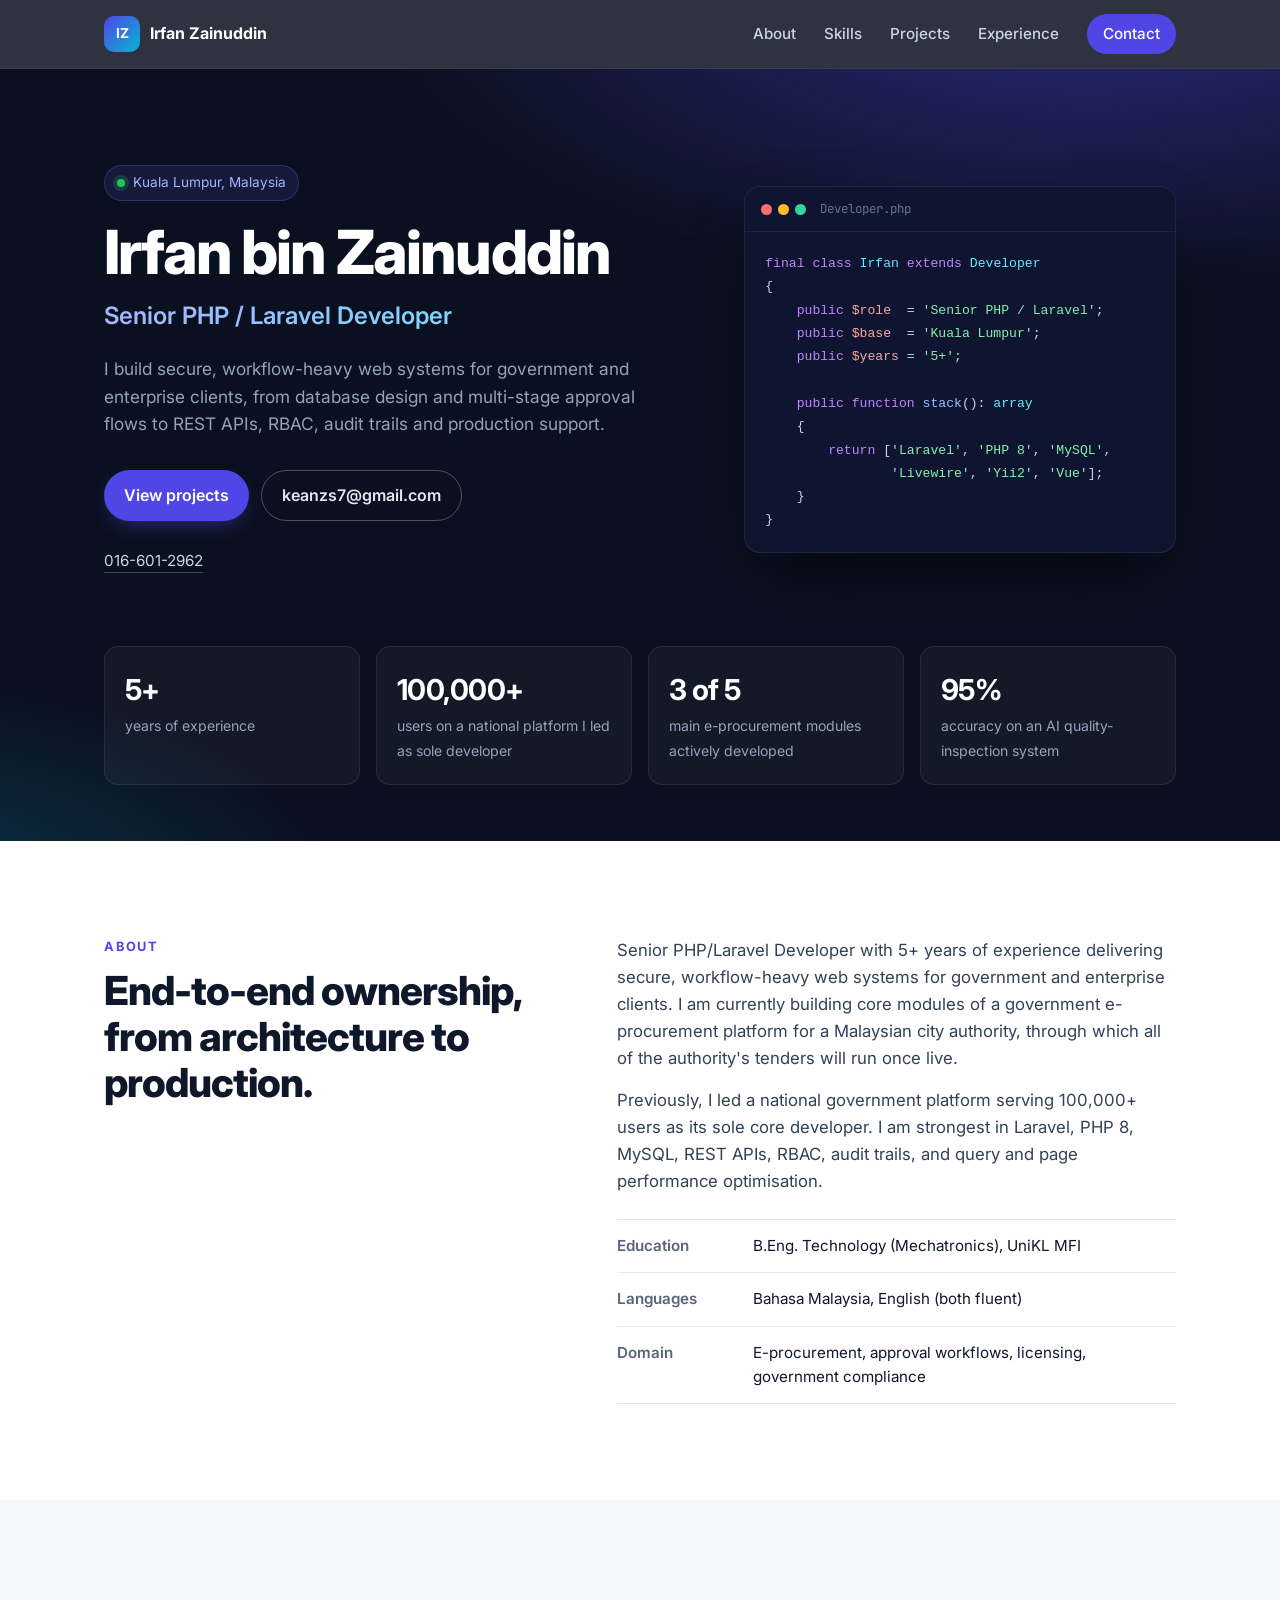
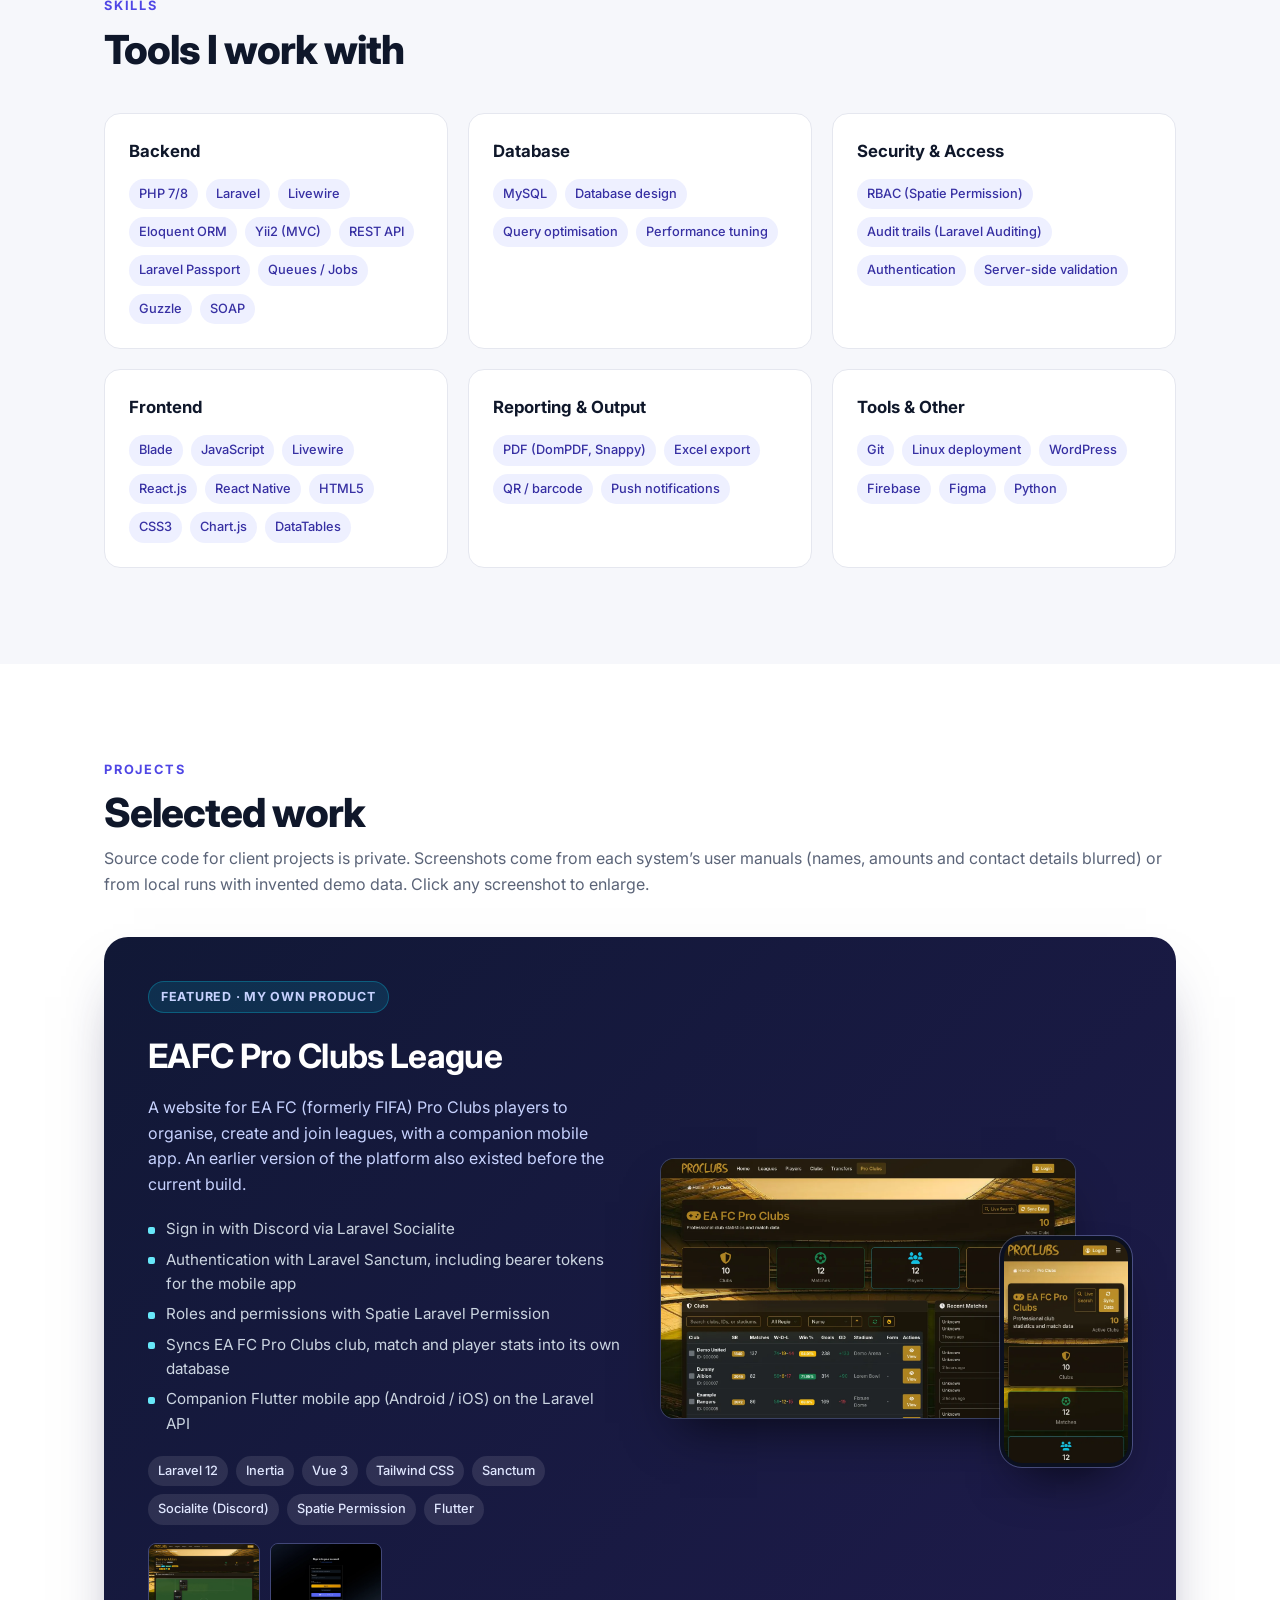
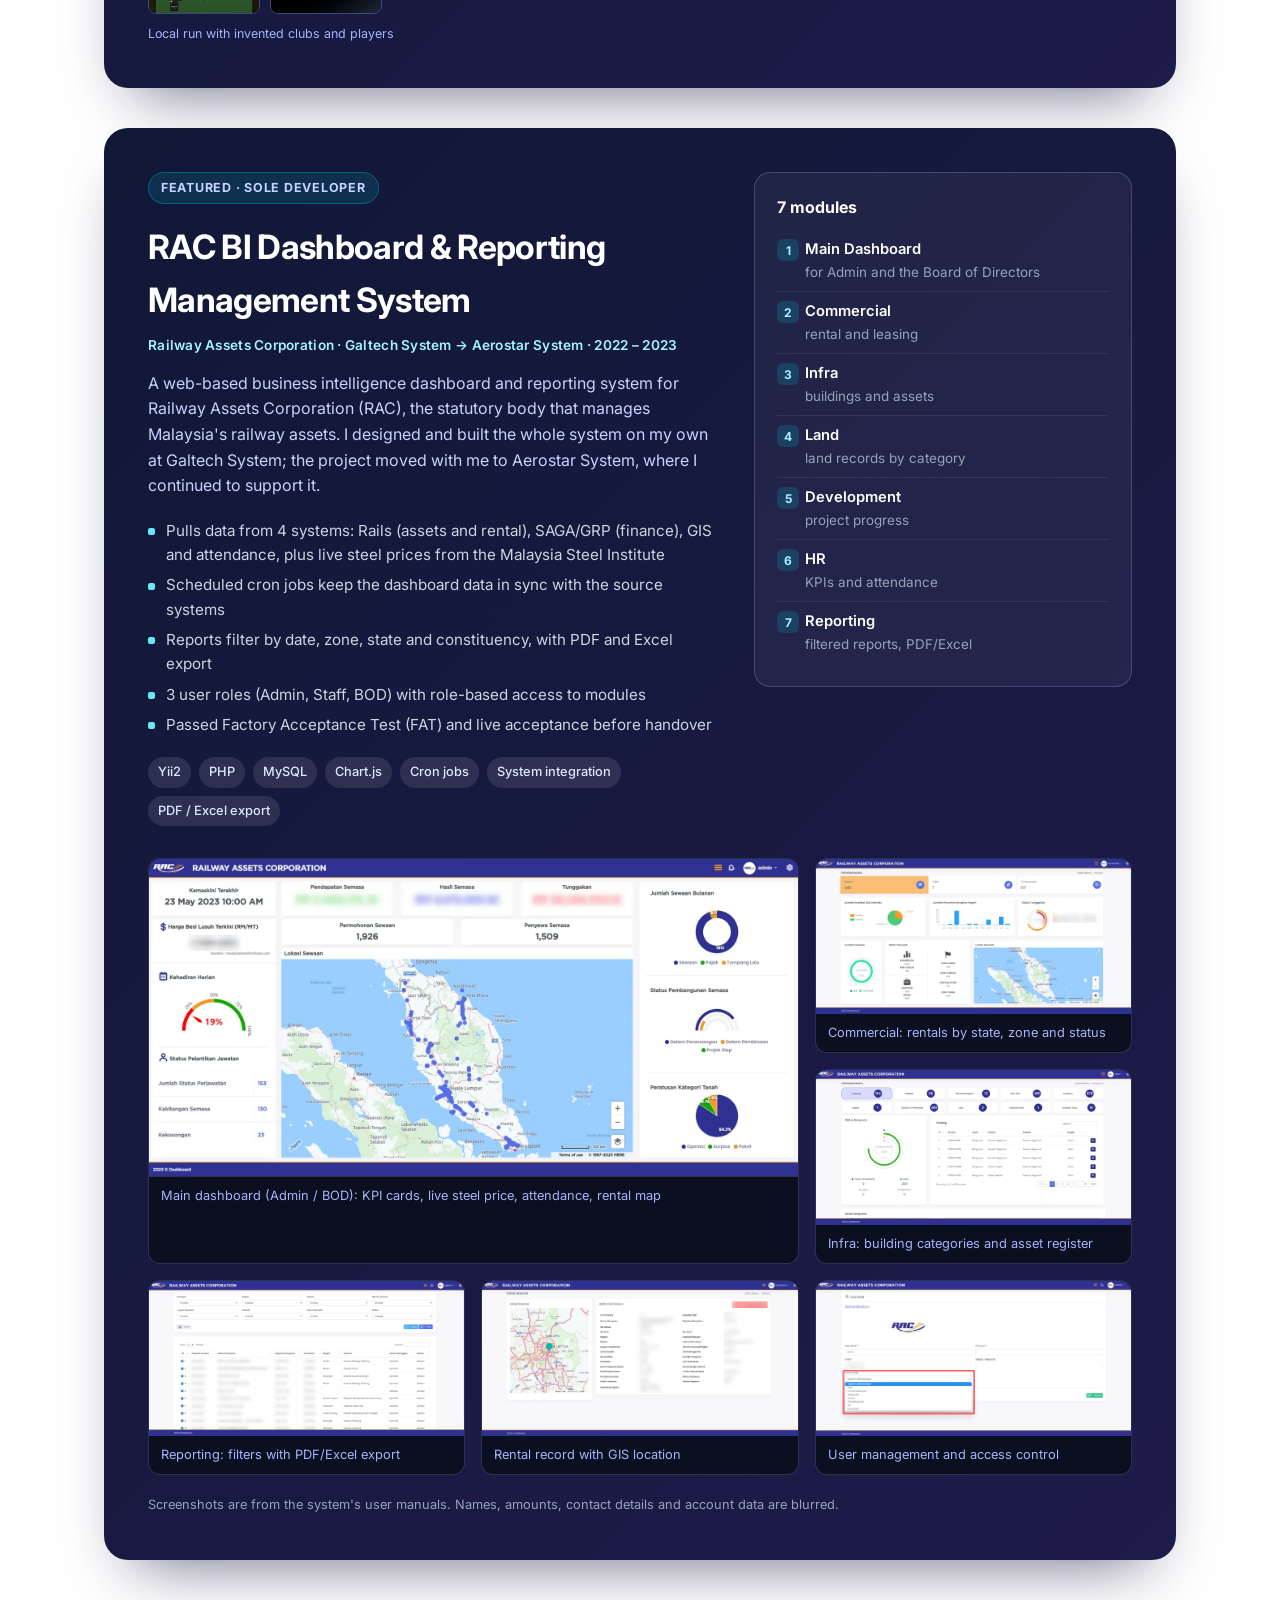
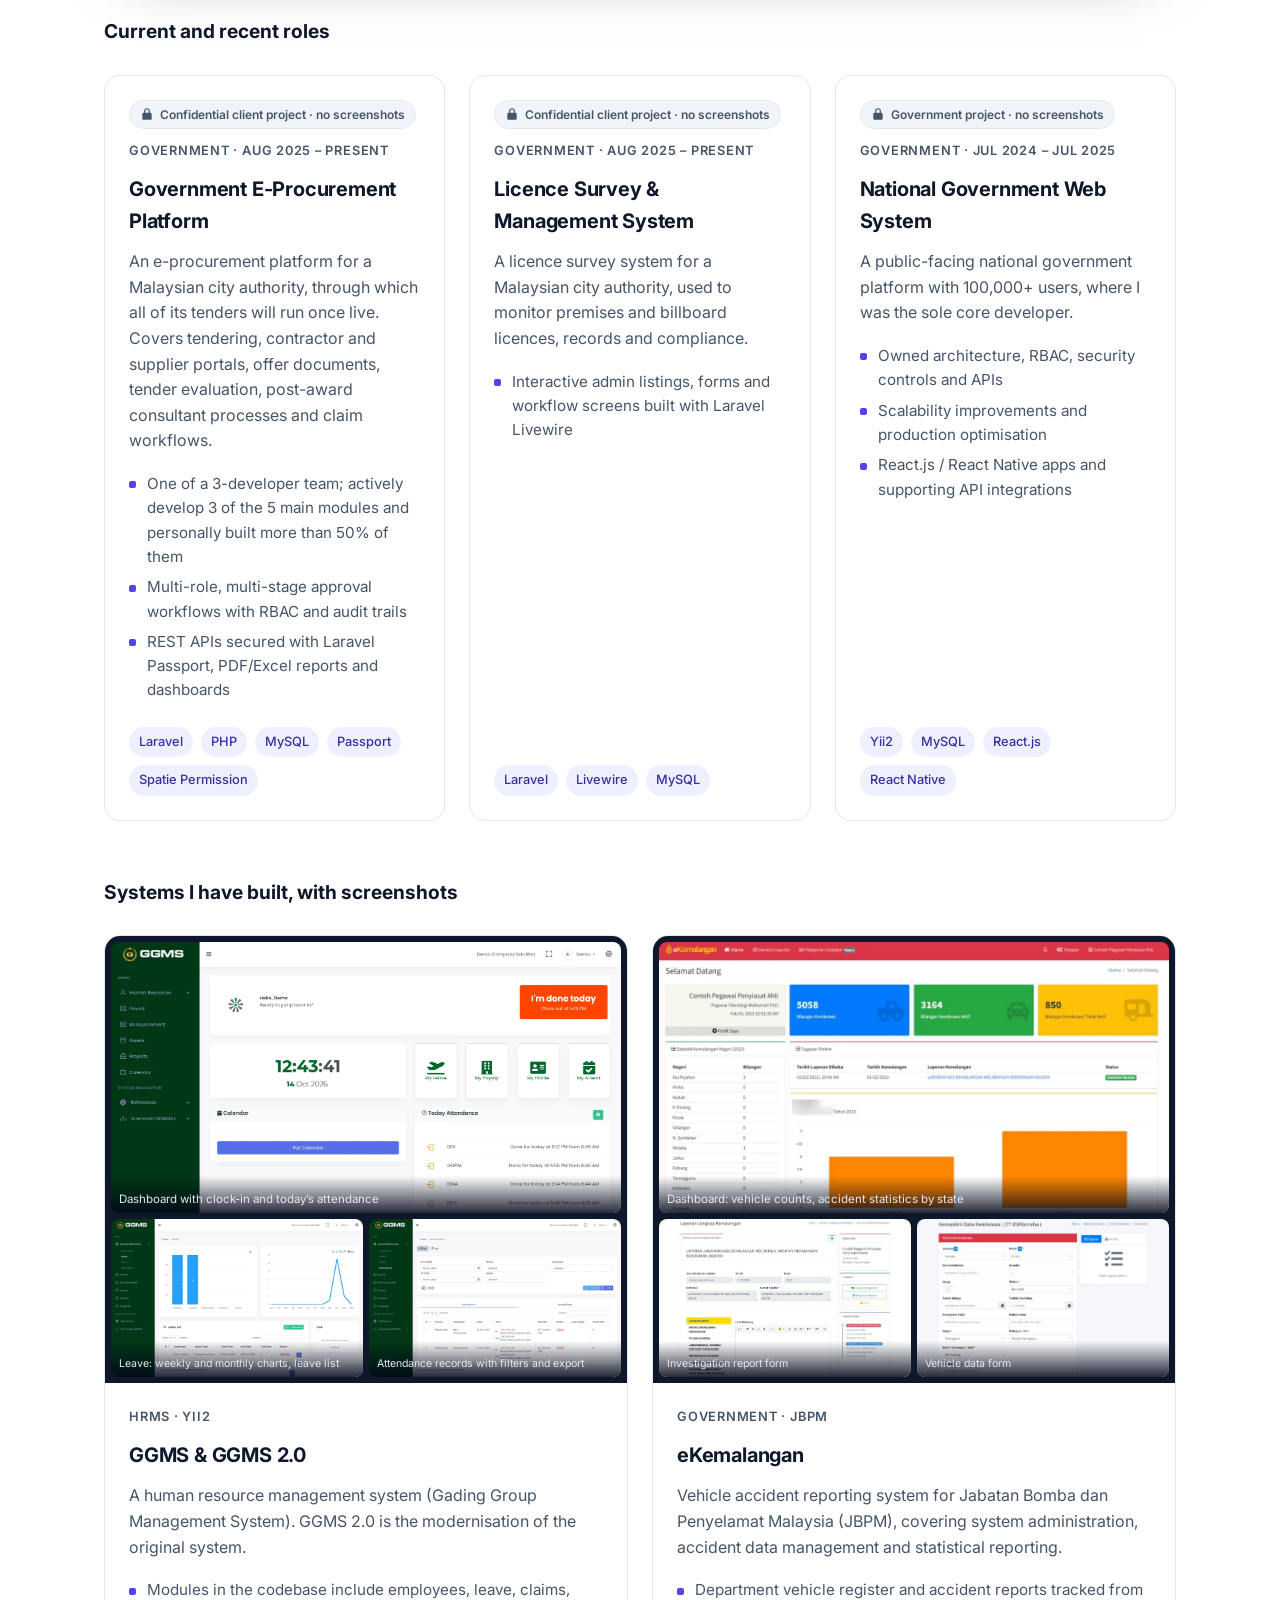
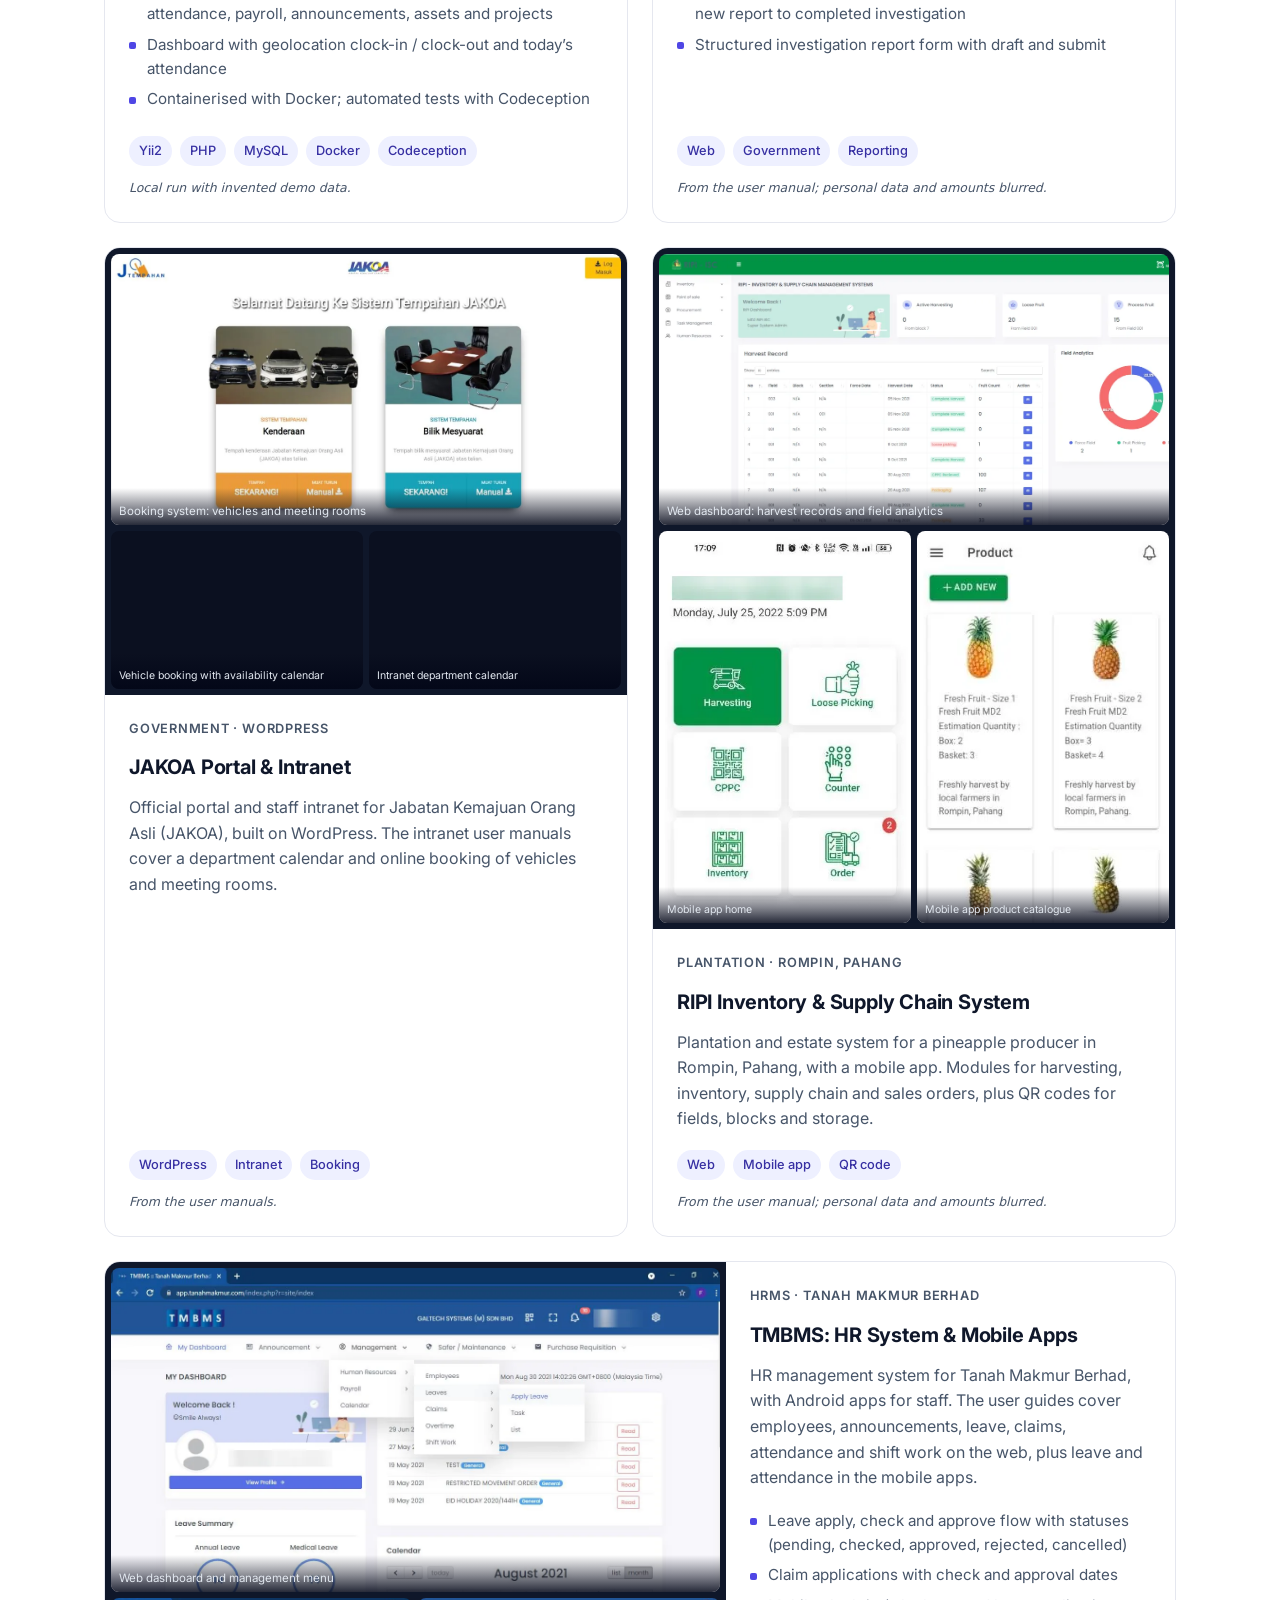
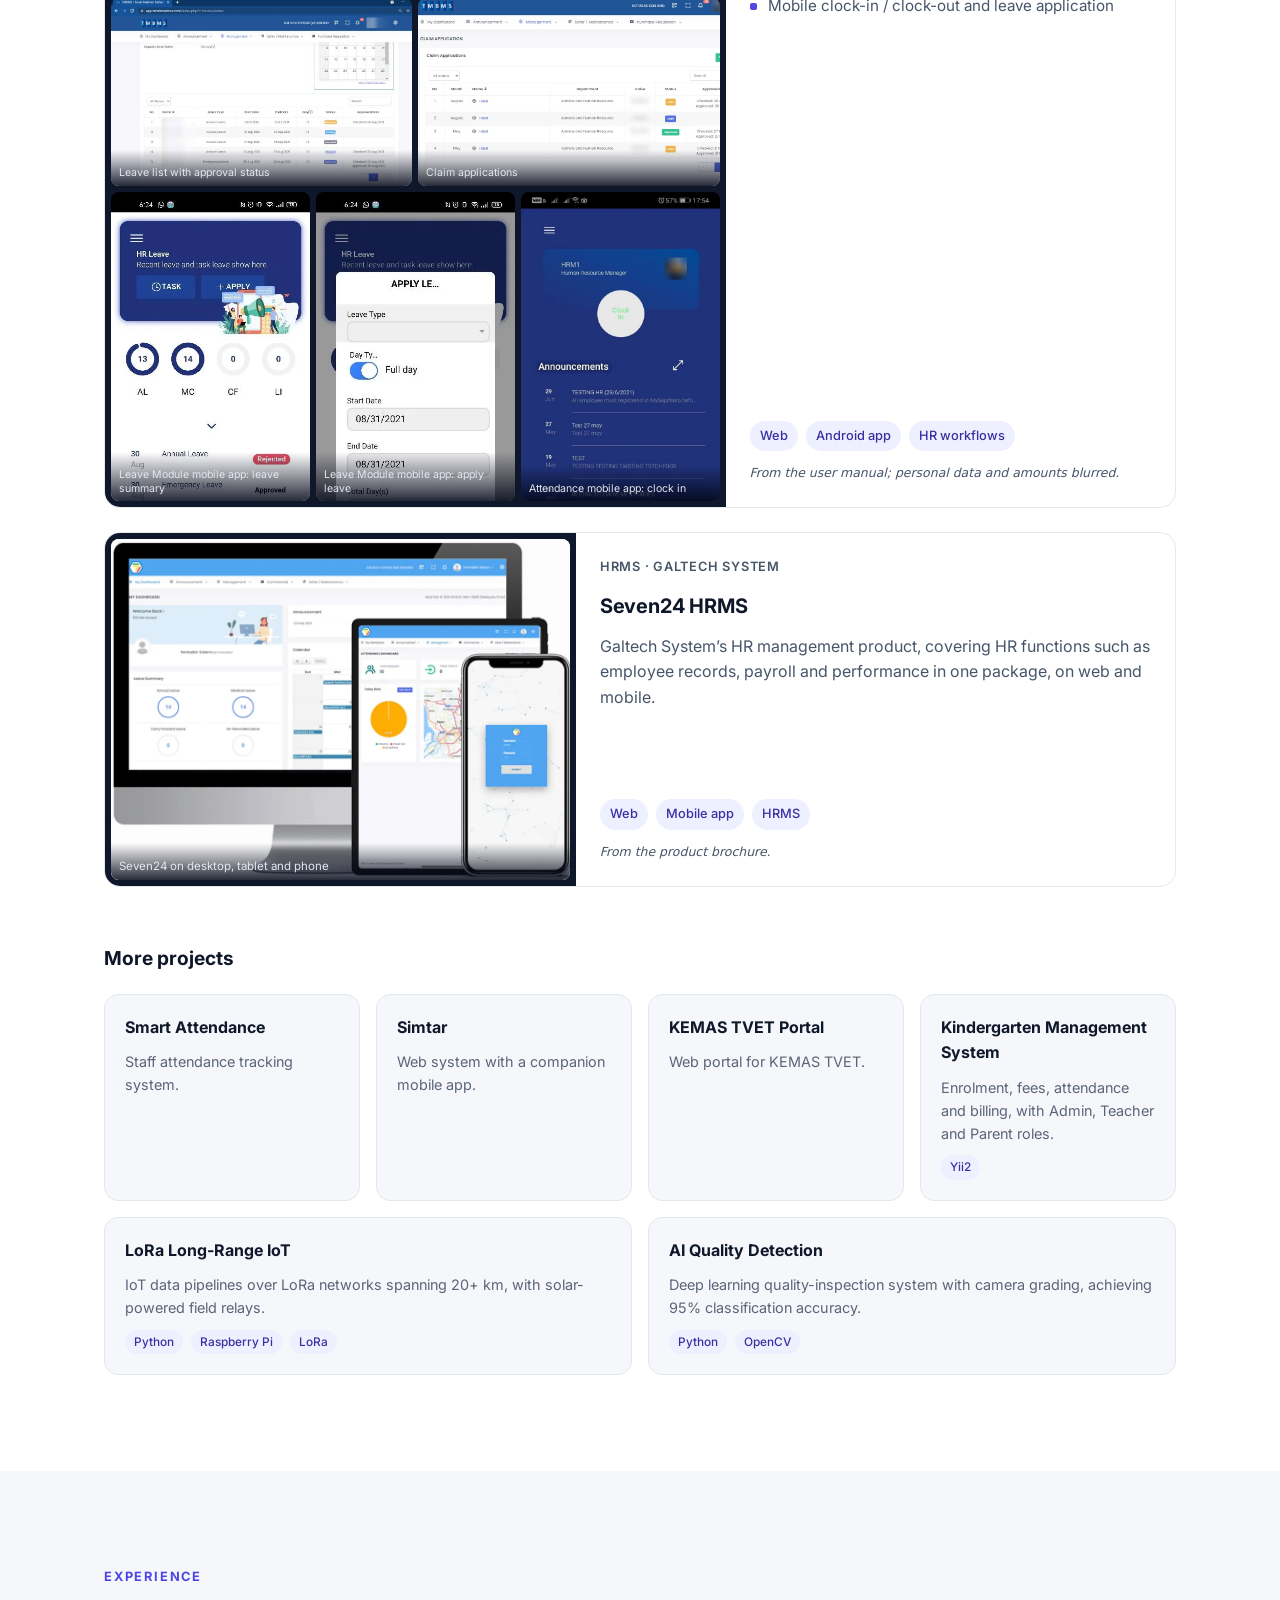
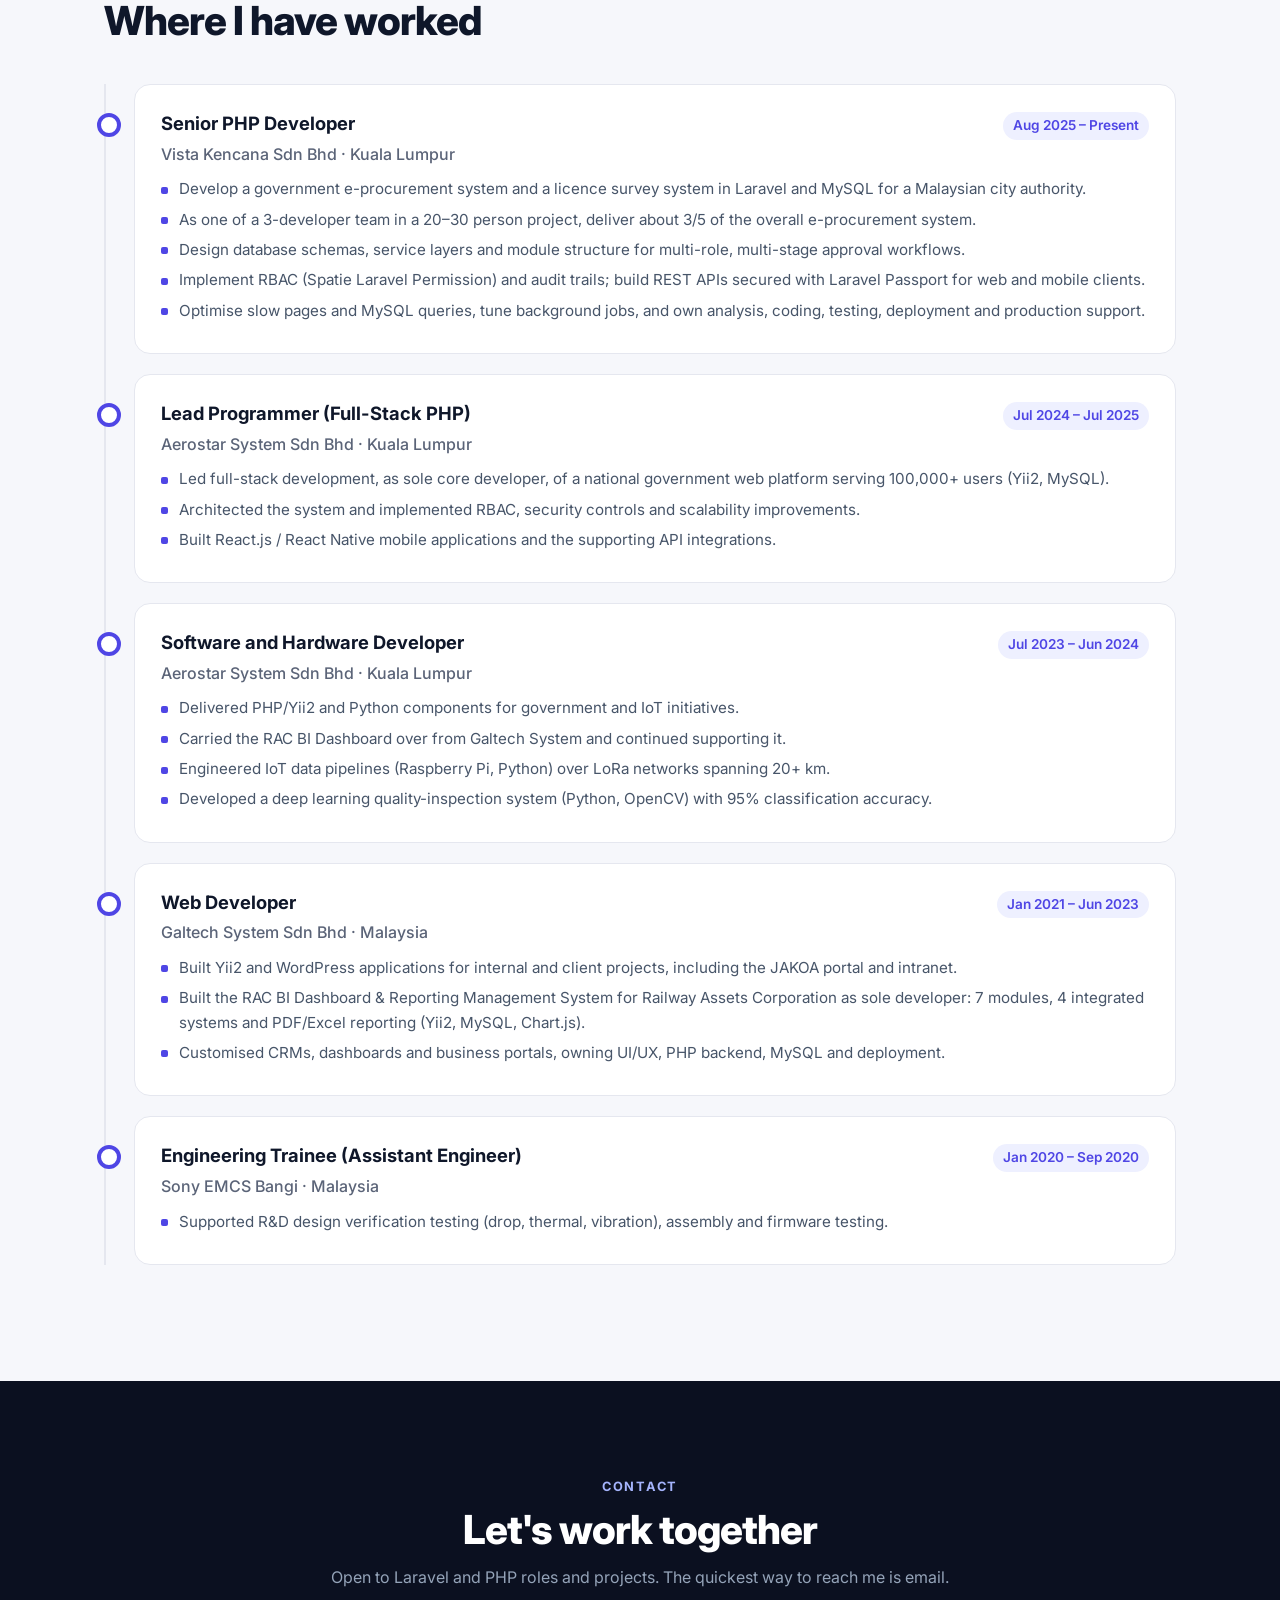
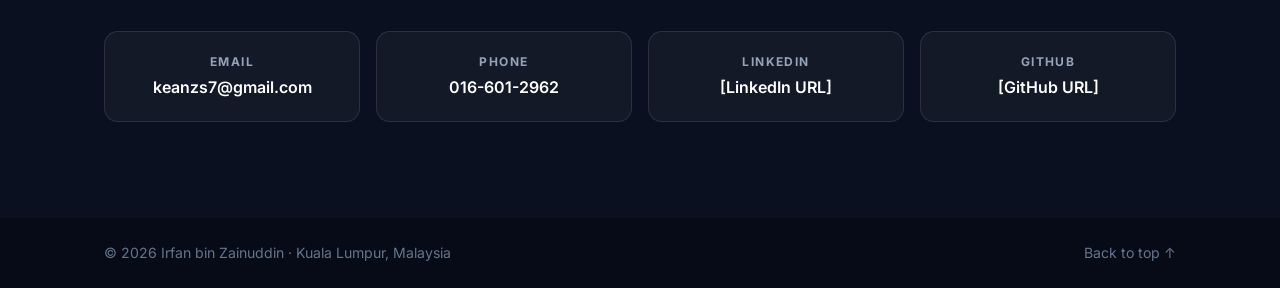
==== commit f4df76bd: "Add project screenshots with lightbox, SEO/OG meta, mobile overflow fix, content corrections" ====
--- a/index.html
+++ b/index.html
@@ -3,12 +3,26 @@
 <head>
   <meta charset="utf-8">
   <meta name="viewport" content="width=device-width, initial-scale=1">
-  <title>Irfan bin Zainuddin | Senior PHP / Laravel Developer</title>
-  <meta name="description" content="Irfan bin Zainuddin, Senior PHP/Laravel Developer based in Kuala Lumpur. 5+ years building secure, workflow-heavy web systems for government and enterprise clients.">
+  <title>Irfan Zainuddin | Senior PHP / Laravel Developer, Kuala Lumpur</title>
+  <meta name="description" content="Irfan bin Zainuddin, Senior PHP/Laravel Developer in Kuala Lumpur. 5+ years building secure, workflow-heavy web systems for government and enterprise: e-procurement, HRMS, BI dashboards, RBAC and audit trails.">
+  <meta name="author" content="Irfan bin Zainuddin">
+  <link rel="canonical" href="https://rkean.github.io/">
+  <meta property="og:type" content="profile">
+  <meta property="og:url" content="https://rkean.github.io/">
+  <meta property="og:site_name" content="Irfan Zainuddin">
   <meta property="og:title" content="Irfan bin Zainuddin | Senior PHP / Laravel Developer">
-  <meta property="og:description" content="Laravel, PHP 8, MySQL, REST APIs, RBAC and audit trails for government and enterprise systems.">
+  <meta property="og:description" content="Laravel, PHP 8, MySQL, REST APIs, RBAC and audit trails for government and enterprise systems. Projects with screenshots.">
+  <meta property="og:image" content="https://rkean.github.io/assets/og-image.png">
+  <meta property="og:image:width" content="1200">
+  <meta property="og:image:height" content="630">
+  <meta property="og:image:alt" content="Portfolio of Irfan bin Zainuddin, Senior PHP / Laravel Developer">
+  <meta name="twitter:card" content="summary_large_image">
+  <meta name="twitter:title" content="Irfan bin Zainuddin | Senior PHP / Laravel Developer">
+  <meta name="twitter:description" content="Laravel, PHP 8, MySQL, REST APIs, RBAC and audit trails for government and enterprise systems.">
+  <meta name="twitter:image" content="https://rkean.github.io/assets/og-image.png">
   <meta name="theme-color" content="#0f172a">
   <link rel="icon" href="assets/favicon.svg" type="image/svg+xml">
+  <script type="application/ld+json">{"@context":"https://schema.org","@type":"Person","name":"Irfan bin Zainuddin","jobTitle":"Senior PHP / Laravel Developer","url":"https://rkean.github.io/","email":"mailto:keanzs7@gmail.com","address":{"@type":"PostalAddress","addressLocality":"Kuala Lumpur","addressCountry":"MY"},"alumniOf":"UniKL MFI","knowsAbout":["Laravel","PHP","MySQL","Yii2","REST APIs","RBAC","Livewire","Vue.js"]}</script>
   <link rel="preconnect" href="https://fonts.googleapis.com">
   <link rel="preconnect" href="https://fonts.gstatic.com" crossorigin>
   <link href="https://fonts.googleapis.com/css2?family=Inter:wght@400;500;600;700;800&family=JetBrains+Mono:wght@500&display=swap" rel="stylesheet">
@@ -134,7 +148,7 @@
       <div class="container">
         <p class="kicker">Projects</p>
         <h2>Selected work</h2>
-        <p class="section__note">Source code for all projects is private. Screenshots are added where they can be shared.</p>
+        <p class="section__note">Source code for client projects is private. Screenshots come from each system&rsquo;s user manuals (names, amounts and contact details blurred) or from local runs with invented demo data. Click any screenshot to enlarge.</p>
 
         <!-- Featured -->
         <article class="featured">
@@ -144,19 +158,23 @@
             <p>A website for EA FC (formerly FIFA) Pro Clubs players to organise, create and join leagues, with a companion mobile app. An earlier version of the platform also existed before the current build.</p>
             <ul class="list">
               <li>Sign in with Discord via Laravel Socialite</li>
-              <li>Authentication with Laravel Sanctum</li>
+              <li>Authentication with Laravel Sanctum, including bearer tokens for the mobile app</li>
               <li>Roles and permissions with Spatie Laravel Permission</li>
-              <li>Image handling</li>
-              <li>Companion mobile app in React Native / Expo (TypeScript)</li>
-            </ul>
-            <ul class="tags tags--light"><li>Laravel 12</li><li>Inertia</li><li>Vue</li><li>Sanctum</li><li>Socialite (Discord)</li><li>Spatie Permission</li><li>React Native</li><li>Expo</li><li>TypeScript</li></ul>
-          </div>
-          <div class="featured__media">
-            <div class="shot shot--web"><span>Web app screenshot<br><small>placeholder</small></span></div>
-            <div class="shot shot--phone"><span>Mobile app<br><small>placeholder</small></span></div>
+              <li>Syncs EA FC Pro Clubs club, match and player stats into its own database</li>
+              <li>Companion Flutter mobile app (Android / iOS) on the Laravel API</li>
+            </ul>
+            <ul class="tags tags--light"><li>Laravel 12</li><li>Inertia</li><li>Vue 3</li><li>Tailwind CSS</li><li>Sanctum</li><li>Socialite (Discord)</li><li>Spatie Permission</li><li>Flutter</li></ul>
+            <div class="thumbs">
+              <a href="assets/img/eafc-club.webp" data-lightbox="eafc" data-caption="Club page: record, form and team formation (local run, demo data)"><img src="assets/img/eafc-club.webp" alt="EAFC club page with wins, draws, losses, form and team formation" width="1440" height="900" loading="lazy" decoding="async"></a>
+              <a href="assets/img/eafc-login.webp" data-lightbox="eafc" data-caption="Sign in with email or Discord"><img src="assets/img/eafc-login.webp" alt="EAFC sign-in page with email login and Continue with Discord button" width="1440" height="900" loading="lazy" decoding="async"></a>
+              <span>Local run with invented clubs and players</span>
+            </div>
+          </div>
+          <div class="featured__media featured__media--real">
+            <a class="frame frame--web" href="assets/img/eafc-pro-clubs.webp" data-lightbox="eafc" data-caption="Pro Clubs browser: club table, recent matches and top scorers (local run, demo data)"><img src="assets/img/eafc-pro-clubs.webp" alt="EAFC Pro Clubs League web app showing a club statistics table, recent matches and top scorers" width="1440" height="900" loading="lazy" decoding="async"></a>
+            <a class="frame frame--phone" href="assets/img/eafc-mobile-web.webp" data-lightbox="eafc" data-caption="Responsive layout on a phone-sized screen (local run, demo data)"><img src="assets/img/eafc-mobile-web.webp" alt="EAFC Pro Clubs League web app on a phone-sized screen" width="390" height="844" loading="lazy" decoding="async"></a>
           </div>
         </article>
-
 
         <!-- Featured: RAC -->
         <article class="featured featured--case" id="rac">
@@ -189,20 +207,21 @@
             </div>
           </div>
           <div class="gallery">
-            <figure class="gallery__main"><a href="assets/img/rac-main-dashboard.png" target="_blank" rel="noopener"><img src="assets/img/rac-main-dashboard.png" alt="RAC main dashboard with rental map of Peninsular Malaysia, KPI cards, attendance gauge and charts" loading="lazy" width="1600" height="784"></a><figcaption>Main dashboard (Admin / BOD): KPI cards, live steel price, attendance, rental map</figcaption></figure>
-            <figure><a href="assets/img/rac-commercial-dashboard.png" target="_blank" rel="noopener"><img src="assets/img/rac-commercial-dashboard.png" alt="RAC commercial module dashboard with rental charts by state and zone" loading="lazy" width="1440" height="706"></a><figcaption>Commercial: rentals by state, zone and status</figcaption></figure>
-            <figure><a href="assets/img/rac-infra-dashboard.png" target="_blank" rel="noopener"><img src="assets/img/rac-infra-dashboard.png" alt="RAC infra module dashboard with building categories and asset table" loading="lazy" width="1600" height="788"></a><figcaption>Infra: building categories and asset register</figcaption></figure>
-            <figure><a href="assets/img/rac-reports-filter-export.png" target="_blank" rel="noopener"><img src="assets/img/rac-reports-filter-export.png" alt="RAC report screen with filters and export button" loading="lazy" width="1600" height="785"></a><figcaption>Reporting: filters with PDF/Excel export</figcaption></figure>
-            <figure><a href="assets/img/rac-rental-record.png" target="_blank" rel="noopener"><img src="assets/img/rac-rental-record.png" alt="RAC rental record detail page with location map" loading="lazy" width="1397" height="689"></a><figcaption>Rental record with GIS location</figcaption></figure>
-            <figure><a href="assets/img/rac-user-roles.png" target="_blank" rel="noopener"><img src="assets/img/rac-user-roles.png" alt="RAC user management screen with user access roles" loading="lazy" width="1298" height="631"></a><figcaption>User management and access control</figcaption></figure>
+            <figure class="gallery__main"><a href="assets/img/rac-main-dashboard.webp" data-lightbox="rac" data-caption="Main dashboard (Admin / BOD): KPI cards, live steel price, attendance, rental map"><img src="assets/img/rac-main-dashboard.webp" alt="RAC main dashboard with rental map of Peninsular Malaysia, KPI cards, attendance gauge and charts" loading="lazy" decoding="async" width="1600" height="784"></a><figcaption>Main dashboard (Admin / BOD): KPI cards, live steel price, attendance, rental map</figcaption></figure>
+            <figure><a href="assets/img/rac-commercial-dashboard.webp" data-lightbox="rac" data-caption="Commercial: rentals by state, zone and status"><img src="assets/img/rac-commercial-dashboard.webp" alt="RAC commercial module dashboard with rental charts by state and zone" loading="lazy" decoding="async" width="1440" height="706"></a><figcaption>Commercial: rentals by state, zone and status</figcaption></figure>
+            <figure><a href="assets/img/rac-infra-dashboard.webp" data-lightbox="rac" data-caption="Infra: building categories and asset register"><img src="assets/img/rac-infra-dashboard.webp" alt="RAC infra module dashboard with building categories and asset table" loading="lazy" decoding="async" width="1600" height="788"></a><figcaption>Infra: building categories and asset register</figcaption></figure>
+            <figure><a href="assets/img/rac-reports-filter-export.webp" data-lightbox="rac" data-caption="Reporting: filters with PDF/Excel export"><img src="assets/img/rac-reports-filter-export.webp" alt="RAC report screen with filters and export button" loading="lazy" decoding="async" width="1600" height="785"></a><figcaption>Reporting: filters with PDF/Excel export</figcaption></figure>
+            <figure><a href="assets/img/rac-rental-record.webp" data-lightbox="rac" data-caption="Rental record with GIS location"><img src="assets/img/rac-rental-record.webp" alt="RAC rental record detail page with location map" loading="lazy" decoding="async" width="1397" height="689"></a><figcaption>Rental record with GIS location</figcaption></figure>
+            <figure><a href="assets/img/rac-user-roles.webp" data-lightbox="rac" data-caption="User management and access control"><img src="assets/img/rac-user-roles.webp" alt="RAC user management screen with user access roles" loading="lazy" decoding="async" width="1298" height="631"></a><figcaption>User management and access control</figcaption></figure>
           </div>
           <p class="case__note">Screenshots are from the system's user manuals. Names, amounts, contact details and account data are blurred.</p>
         </article>
 
-        <div class="projects">
+        <h3 class="sub">Current and recent roles</h3>
+        <div class="projects projects--3">
           <article class="project">
-            <div class="shot shot--card shot--private"><span>Confidential client project<br><small>no screenshots</small></span></div>
-            <div class="project__body">
+            <div class="project__body">
+              <p class="lock"><svg aria-hidden="true" viewBox="0 0 24 24" width="14" height="14"><path fill="currentColor" d="M12 2a5 5 0 0 0-5 5v3H6a2 2 0 0 0-2 2v8a2 2 0 0 0 2 2h12a2 2 0 0 0 2-2v-8a2 2 0 0 0-2-2h-1V7a5 5 0 0 0-5-5Zm-3 8V7a3 3 0 0 1 6 0v3H9Z"/></svg> Confidential client project &middot; no screenshots</p>
               <p class="project__meta">Government &middot; Aug 2025 – Present</p>
               <h3>Government E-Procurement Platform</h3>
               <p>An e-procurement platform for a Malaysian city authority, through which all of its tenders will run once live. Covers tendering, contractor and supplier portals, offer documents, tender evaluation, post-award consultant processes and claim workflows.</p>
@@ -216,8 +235,8 @@
           </article>
 
           <article class="project">
-            <div class="shot shot--card shot--private"><span>Confidential client project<br><small>no screenshots</small></span></div>
-            <div class="project__body">
+            <div class="project__body">
+              <p class="lock"><svg aria-hidden="true" viewBox="0 0 24 24" width="14" height="14"><path fill="currentColor" d="M12 2a5 5 0 0 0-5 5v3H6a2 2 0 0 0-2 2v8a2 2 0 0 0 2 2h12a2 2 0 0 0 2-2v-8a2 2 0 0 0-2-2h-1V7a5 5 0 0 0-5-5Zm-3 8V7a3 3 0 0 1 6 0v3H9Z"/></svg> Confidential client project &middot; no screenshots</p>
               <p class="project__meta">Government &middot; Aug 2025 – Present</p>
               <h3>Licence Survey &amp; Management System</h3>
               <p>A licence survey system for a Malaysian city authority, used to monitor premises and billboard licences, records and compliance.</p>
@@ -228,24 +247,10 @@
             </div>
           </article>
 
+
           <article class="project">
-            <div class="shot shot--card"><span>Screenshot<br><small>placeholder</small></span></div>
-            <div class="project__body">
-              <p class="project__meta">HRMS &middot; Former company</p>
-              <h3>GGMS &amp; GGMS 2.0</h3>
-              <p>A human resource management system (HRMS) built for a former employer. GGMS 2.0 is the modernisation of the original system.</p>
-              <ul class="list">
-                <li>Built on Yii2 with MySQL</li>
-                <li>Containerised with Docker</li>
-                <li>Automated tests with Codeception</li>
-              </ul>
-              <ul class="tags"><li>Yii2</li><li>PHP</li><li>MySQL</li><li>Docker</li><li>Codeception</li></ul>
-            </div>
-          </article>
-
-          <article class="project">
-            <div class="shot shot--card shot--private"><span>Government project<br><small>no screenshots</small></span></div>
-            <div class="project__body">
+            <div class="project__body">
+              <p class="lock"><svg aria-hidden="true" viewBox="0 0 24 24" width="14" height="14"><path fill="currentColor" d="M12 2a5 5 0 0 0-5 5v3H6a2 2 0 0 0-2 2v8a2 2 0 0 0 2 2h12a2 2 0 0 0 2-2v-8a2 2 0 0 0-2-2h-1V7a5 5 0 0 0-5-5Zm-3 8V7a3 3 0 0 1 6 0v3H9Z"/></svg> Government project &middot; no screenshots</p>
               <p class="project__meta">Government &middot; Jul 2024 – Jul 2025</p>
               <h3>National Government Web System</h3>
               <p>A public-facing national government platform with 100,000+ users, where I was the sole core developer.</p>
@@ -259,20 +264,78 @@
           </article>
         </div>
 
+        <h3 class="sub">Systems I have built, with screenshots</h3>
+        <div class="projects projects--shots">
+          <article class="project project--shots">
+            <div class="pshots"><figure class="pshots__main"><a href="assets/img/ggms-dashboard.webp" data-lightbox="ggms" data-caption="Dashboard with clock-in and today&rsquo;s attendance"><img src="assets/img/ggms-dashboard.webp" alt="GGMS dashboard with clock-in button, quick links and today&rsquo;s attendance list" loading="lazy" decoding="async" width="1440" height="900"></a><figcaption>Dashboard with clock-in and today&rsquo;s attendance</figcaption></figure><figure><a href="assets/img/ggms-leave.webp" data-lightbox="ggms" data-caption="Leave: weekly and monthly charts, leave list"><img src="assets/img/ggms-leave.webp" alt="GGMS leave page with charts and a leave list" loading="lazy" decoding="async" width="1440" height="900"></a><figcaption>Leave: weekly and monthly charts, leave list</figcaption></figure><figure><a href="assets/img/ggms-attendance.webp" data-lightbox="ggms" data-caption="Attendance records with filters and export"><img src="assets/img/ggms-attendance.webp" alt="GGMS attendance list with date, status and employee filters" loading="lazy" decoding="async" width="1440" height="900"></a><figcaption>Attendance records with filters and export</figcaption></figure></div>
+            <div class="project__body">
+              <p class="project__meta">HRMS &middot; Yii2</p>
+              <h3>GGMS &amp; GGMS 2.0</h3>
+              <p>A human resource management system (Gading Group Management System). GGMS 2.0 is the modernisation of the original system.</p>
+              <ul class="list"><li>Modules in the codebase include employees, leave, claims, attendance, payroll, announcements, assets and projects</li><li>Dashboard with geolocation clock-in / clock-out and today&rsquo;s attendance</li><li>Containerised with Docker; automated tests with Codeception</li></ul>
+              <ul class="tags"><li>Yii2</li><li>PHP</li><li>MySQL</li><li>Docker</li><li>Codeception</li></ul>
+              <p class="project__note">Local run with invented demo data.</p>
+            </div>
+          </article>
+          <article class="project project--shots">
+            <div class="pshots"><figure class="pshots__main"><a href="assets/img/ekemalangan-dashboard.webp" data-lightbox="ekemalangan" data-caption="Dashboard: vehicle counts, accident statistics by state"><img src="assets/img/ekemalangan-dashboard.webp" alt="eKemalangan dashboard with vehicle counts, accident statistics by state and latest tasks" loading="lazy" decoding="async" width="1126" height="639"></a><figcaption>Dashboard: vehicle counts, accident statistics by state</figcaption></figure><figure><a href="assets/img/ekemalangan-investigation-report.webp" data-lightbox="ekemalangan" data-caption="Investigation report form"><img src="assets/img/ekemalangan-investigation-report.webp" alt="eKemalangan full investigation report form with section navigation" loading="lazy" decoding="async" width="1126" height="1220"></a><figcaption>Investigation report form</figcaption></figure><figure><a href="assets/img/ekemalangan-vehicle-form.webp" data-lightbox="ekemalangan" data-caption="Vehicle data form"><img src="assets/img/ekemalangan-vehicle-form.webp" alt="eKemalangan vehicle data update form" loading="lazy" decoding="async" width="1126" height="857"></a><figcaption>Vehicle data form</figcaption></figure></div>
+            <div class="project__body">
+              <p class="project__meta">Government &middot; JBPM</p>
+              <h3>eKemalangan</h3>
+              <p>Vehicle accident reporting system for Jabatan Bomba dan Penyelamat Malaysia (JBPM), covering system administration, accident data management and statistical reporting.</p>
+              <ul class="list"><li>Department vehicle register and accident reports tracked from new report to completed investigation</li><li>Structured investigation report form with draft and submit</li></ul>
+              <ul class="tags"><li>Web</li><li>Government</li><li>Reporting</li></ul>
+              <p class="project__note">From the user manual; personal data and amounts blurred.</p>
+            </div>
+          </article>
+          <article class="project project--shots">
+            <div class="pshots"><figure class="pshots__main"><a href="assets/img/jakoa-booking-portal.webp" data-lightbox="jakoa" data-caption="Booking system: vehicles and meeting rooms"><img src="assets/img/jakoa-booking-portal.webp" alt="JAKOA booking system landing page for vehicle and meeting room booking" loading="lazy" decoding="async" width="1253" height="659"></a><figcaption>Booking system: vehicles and meeting rooms</figcaption></figure><figure><a href="assets/img/jakoa-vehicle-booking.webp" data-lightbox="jakoa" data-caption="Vehicle booking with availability calendar"><img src="assets/img/jakoa-vehicle-booking.webp" alt="JAKOA vehicle booking step with availability calendar" loading="lazy" decoding="async" width="971" height="708"></a><figcaption>Vehicle booking with availability calendar</figcaption></figure><figure><a href="assets/img/jakoa-intranet-calendar.webp" data-lightbox="jakoa" data-caption="Intranet department calendar"><img src="assets/img/jakoa-intranet-calendar.webp" alt="JAKOA intranet department calendar month view" loading="lazy" decoding="async" width="1299" height="623"></a><figcaption>Intranet department calendar</figcaption></figure></div>
+            <div class="project__body">
+              <p class="project__meta">Government &middot; WordPress</p>
+              <h3>JAKOA Portal &amp; Intranet</h3>
+              <p>Official portal and staff intranet for Jabatan Kemajuan Orang Asli (JAKOA), built on WordPress. The intranet user manuals cover a department calendar and online booking of vehicles and meeting rooms.</p>
+              
+              <ul class="tags"><li>WordPress</li><li>Intranet</li><li>Booking</li></ul>
+              <p class="project__note">From the user manuals.</p>
+            </div>
+          </article>
+          <article class="project project--shots">
+            <div class="pshots pshots--pair"><figure class="pshots__main"><a href="assets/img/ripi-web-dashboard.webp" data-lightbox="ripi" data-caption="Web dashboard: harvest records and field analytics"><img src="assets/img/ripi-web-dashboard.webp" alt="RIPI web dashboard with harvest record table and field analytics chart" loading="lazy" decoding="async" width="1253" height="613"></a><figcaption>Web dashboard: harvest records and field analytics</figcaption></figure><figure class="pshots__phone"><a href="assets/img/ripi-mobile-home.webp" data-lightbox="ripi" data-caption="Mobile app home"><img src="assets/img/ripi-mobile-home.webp" alt="RIPI mobile app home with harvesting, loose picking, CPPC, counter, inventory and order" loading="lazy" decoding="async" width="346" height="769"></a><figcaption>Mobile app home</figcaption></figure><figure class="pshots__phone"><a href="assets/img/ripi-product-catalog.webp" data-lightbox="ripi" data-caption="Mobile app product catalogue"><img src="assets/img/ripi-product-catalog.webp" alt="RIPI mobile app product catalogue screen" loading="lazy" decoding="async" width="300" height="604"></a><figcaption>Mobile app product catalogue</figcaption></figure></div>
+            <div class="project__body">
+              <p class="project__meta">Plantation &middot; Rompin, Pahang</p>
+              <h3>RIPI Inventory &amp; Supply Chain System</h3>
+              <p>Plantation and estate system for a pineapple producer in Rompin, Pahang, with a mobile app. Modules for harvesting, inventory, supply chain and sales orders, plus QR codes for fields, blocks and storage.</p>
+              
+              <ul class="tags"><li>Web</li><li>Mobile app</li><li>QR code</li></ul>
+              <p class="project__note">From the user manual; personal data and amounts blurred.</p>
+            </div>
+          </article>
+          <article class="project project--shots project--wide">
+            <div class="pshots"><figure class="pshots__main"><a href="assets/img/tmbms-dashboard.webp" data-lightbox="tmbms" data-caption="Web dashboard and management menu"><img src="assets/img/tmbms-dashboard.webp" alt="TMBMS web dashboard with management menu for employees, leaves, claims, overtime and shift work" loading="lazy" decoding="async" width="1286" height="736"></a><figcaption>Web dashboard and management menu</figcaption></figure><figure><a href="assets/img/tmbms-leave-list.webp" data-lightbox="tmbms" data-caption="Leave list with approval status"><img src="assets/img/tmbms-leave-list.webp" alt="TMBMS leave list with leave type, dates and approval status" loading="lazy" decoding="async" width="940" height="559"></a><figcaption>Leave list with approval status</figcaption></figure><figure><a href="assets/img/tmbms-claims.webp" data-lightbox="tmbms" data-caption="Claim applications"><img src="assets/img/tmbms-claims.webp" alt="TMBMS claim applications list with status and approved dates" loading="lazy" decoding="async" width="1122" height="632"></a><figcaption>Claim applications</figcaption></figure><figure class="pshots__phone"><a href="assets/img/tmb-leave-app.webp" data-lightbox="tmbms" data-caption="Leave Module mobile app: leave summary"><img src="assets/img/tmb-leave-app.webp" alt="TMB leave mobile app with leave balances and recent leave statuses" loading="lazy" decoding="async" width="390" height="866"></a><figcaption>Leave Module mobile app: leave summary</figcaption></figure><figure class="pshots__phone"><a href="assets/img/tmb-leave-app-apply.webp" data-lightbox="tmbms" data-caption="Leave Module mobile app: apply leave"><img src="assets/img/tmb-leave-app-apply.webp" alt="TMB leave mobile app apply-leave form" loading="lazy" decoding="async" width="370" height="822"></a><figcaption>Leave Module mobile app: apply leave</figcaption></figure><figure class="pshots__phone"><a href="assets/img/tmb-attendance-app.webp" data-lightbox="tmbms" data-caption="Attendance mobile app: clock in"><img src="assets/img/tmb-attendance-app.webp" alt="TMB attendance mobile app with clock-in button and announcements" loading="lazy" decoding="async" width="606" height="1280"></a><figcaption>Attendance mobile app: clock in</figcaption></figure></div>
+            <div class="project__body">
+              <p class="project__meta">HRMS &middot; Tanah Makmur Berhad</p>
+              <h3>TMBMS: HR System &amp; Mobile Apps</h3>
+              <p>HR management system for Tanah Makmur Berhad, with Android apps for staff. The user guides cover employees, announcements, leave, claims, attendance and shift work on the web, plus leave and attendance in the mobile apps.</p>
+              <ul class="list"><li>Leave apply, check and approve flow with statuses (pending, checked, approved, rejected, cancelled)</li><li>Claim applications with check and approval dates</li><li>Mobile clock-in / clock-out and leave application</li></ul>
+              <ul class="tags"><li>Web</li><li>Android app</li><li>HR workflows</li></ul>
+              <p class="project__note">From the user manual; personal data and amounts blurred.</p>
+            </div>
+          </article>
+          <article class="project project--shots project--wide project--compact">
+            <div class="pshots"><figure class="pshots__main pshots__solo"><a href="assets/img/seven24-devices.webp" data-lightbox="seven24" data-caption="Seven24 on desktop, tablet and phone"><img src="assets/img/seven24-devices.webp" alt="Seven24 HRMS dashboard, attendance dashboard and mobile login shown on desktop, tablet and phone" loading="lazy" decoding="async" width="959" height="712"></a><figcaption>Seven24 on desktop, tablet and phone</figcaption></figure></div>
+            <div class="project__body">
+              <p class="project__meta">HRMS &middot; Galtech System</p>
+              <h3>Seven24 HRMS</h3>
+              <p>Galtech System&rsquo;s HR management product, covering HR functions such as employee records, payroll and performance in one package, on web and mobile.</p>
+              
+              <ul class="tags"><li>Web</li><li>Mobile app</li><li>HRMS</li></ul>
+              <p class="project__note">From the product brochure.</p>
+            </div>
+          </article>
+        </div>
+
         <h3 class="sub">More projects</h3>
         <div class="minis">
-          <article class="mini mini--shot">
-            <img src="assets/img/ripi-product-catalog.png" alt="RIPI mobile app product catalogue screen" loading="lazy" width="300" height="604">
-            <div>
-              <h4>RIPI Inventory &amp; Supply Chain System</h4>
-              <p>Plantation and estate system for a pineapple producer in Rompin, Pahang, with a mobile app. Modules for harvesting, inventory, supply chain and sales orders, plus QR codes for fields, blocks and storage.</p>
-              <ul class="tags tags--sm"><li>Web</li><li>Mobile app</li><li>QR code</li></ul>
-            </div>
-          </article>
-          <article class="mini mini--wide">
-            <h4>Seven24 HRMS</h4>
-            <p>Galtech System's HR management product, covering HR functions such as employee records, payroll and performance in one package.</p>
-          </article>
           <article class="mini">
             <h4>Smart Attendance</h4>
             <p>Staff attendance tracking system.</p>
@@ -286,9 +349,9 @@
             <p>Web portal for KEMAS TVET.</p>
           </article>
           <article class="mini">
-            <h4>JAKOA Portal</h4>
-            <p>Portal and intranet built on WordPress.</p>
-            <ul class="tags tags--sm"><li>WordPress</li></ul>
+            <h4>Kindergarten Management System</h4>
+            <p>Enrolment, fees, attendance and billing, with Admin, Teacher and Parent roles.</p>
+            <ul class="tags tags--sm"><li>Yii2</li></ul>
           </article>
           <article class="mini mini--wide">
             <h4>LoRa Long-Range IoT</h4>
@@ -383,6 +446,13 @@
     </div>
   </footer>
 
+  <dialog class="lightbox" id="lightbox" aria-label="Screenshot viewer">
+    <button class="lightbox__close" type="button" aria-label="Close">&times;</button>
+    <button class="lightbox__nav lightbox__prev" type="button" aria-label="Previous screenshot">&lsaquo;</button>
+    <figure><img alt=""><figcaption></figcaption></figure>
+    <button class="lightbox__nav lightbox__next" type="button" aria-label="Next screenshot">&rsaquo;</button>
+  </dialog>
+
   <script src="assets/main.js"></script>
 </body>
 </html>
--- a/assets/style.css
+++ b/assets/style.css
@@ -201,3 +201,56 @@
 .mini--wide{grid-column:span 2}
 .mini--shot img{width:88px;height:150px;object-fit:cover;object-position:top}
 @media (max-width:480px){.mini--wide{grid-column:auto}}
+
+/* ---- Real screenshots (added) ---- */
+.featured__media--real{min-height:0;padding:0 56px 48px 0}
+.frame{display:block;border-radius:14px;overflow:hidden;border:1px solid rgba(165,180,252,.3);box-shadow:0 24px 50px -20px rgba(0,0,0,.7);background:#0b1020}
+.frame img{display:block;width:100%;height:auto}
+.frame--phone{position:absolute;right:0;bottom:0;width:132px;border-radius:22px;border:4px solid #0b1020;outline:1px solid rgba(165,180,252,.35)}
+.frame--phone img{aspect-ratio:390/700;object-fit:cover;object-position:top}
+.frame:hover img,.pshots a:hover img,.thumbs a:hover img{filter:brightness(1.05)}
+.thumbs{display:flex;align-items:center;gap:10px;flex-wrap:wrap;margin-top:18px}
+.thumbs a{display:block;width:112px;border-radius:8px;overflow:hidden;border:1px solid rgba(165,180,252,.3)}
+.thumbs img{display:block;width:100%;height:auto}
+.thumbs span{font-size:.78rem;color:#a5b4fc}
+.lock{display:inline-flex;align-items:center;gap:6px;align-self:flex-start;font-size:.75rem;font-weight:600;color:#64748b;background:#f1f5f9;border:1px solid var(--line);border-radius:999px;padding:4px 10px}
+.projects--3{grid-template-columns:repeat(3,1fr)}
+.projects--shots{grid-template-columns:repeat(2,1fr)}
+.project__note{font-size:.78rem;color:var(--muted);font-style:italic}
+.pshots{display:grid;grid-template-columns:repeat(6,1fr);gap:6px;padding:6px;background:#0f172a}
+.pshots figure{margin:0;position:relative;border-radius:8px;overflow:hidden;background:#0b1020}
+.pshots a{display:block;height:100%}
+.pshots img{display:block;width:100%;height:100%;aspect-ratio:16/10;object-fit:cover;object-position:top left}
+.pshots figcaption{position:absolute;inset:auto 0 0 0;font-size:.72rem;line-height:1.3;color:#e2e8f0;padding:16px 8px 6px;background:linear-gradient(transparent,rgba(2,6,23,.85));pointer-events:none}
+.pshots__main{grid-column:1/-1}
+.pshots__main img{aspect-ratio:16/8.5}
+.pshots figure:not(.pshots__main){grid-column:span 3}
+.pshots figure.pshots__phone{grid-column:span 2}
+.pshots--pair figure.pshots__phone{grid-column:span 3}
+.pshots--pair figure.pshots__phone img{aspect-ratio:16/12}
+.pshots figure.pshots__phone img{aspect-ratio:9/14;object-position:top}
+.pshots figure:not(.pshots__main):not(.pshots__phone) figcaption,.pshots__phone figcaption{font-size:.66rem}
+.pshots__solo img{aspect-ratio:auto;object-fit:contain;background:#fff}
+
+/* Lightbox */
+.lightbox{border:0;padding:0;background:transparent;max-width:min(1400px,96vw);max-height:94vh;overflow:visible}
+.lightbox::backdrop{background:rgba(2,6,23,.88)}
+.lightbox figure{margin:0;display:flex;flex-direction:column;align-items:center;gap:10px}
+.lightbox img{max-width:min(1400px,96vw);max-height:84vh;width:auto;height:auto;border-radius:10px;background:#fff;box-shadow:0 30px 60px rgba(0,0,0,.5)}
+.lightbox figcaption{color:#e2e8f0;font-size:.9rem;text-align:center;max-width:80ch}
+.lightbox__close,.lightbox__nav{position:fixed;border:0;background:rgba(15,23,42,.8);color:#fff;cursor:pointer;border-radius:999px;display:grid;place-items:center;font-size:28px;line-height:1;width:44px;height:44px}
+.lightbox__close{top:16px;right:16px}
+.lightbox__prev{left:16px;top:50%;transform:translateY(-50%)}
+.lightbox__next{right:16px;top:50%;transform:translateY(-50%)}
+.lightbox__close:focus-visible,.lightbox__nav:focus-visible,.pshots a:focus-visible,.frame:focus-visible,.thumbs a:focus-visible,.gallery a:focus-visible{outline:3px solid #67e8f9;outline-offset:2px}
+.lightbox[data-single] .lightbox__nav{display:none}
+@media (max-width:960px){.projects--3{grid-template-columns:repeat(2,1fr)}}
+@media (max-width:720px){.projects--3,.projects--shots{grid-template-columns:1fr}.featured__media--real{padding:0 40px 40px 0}.frame--phone{width:96px;border-width:3px}}
+.project--wide{grid-column:1/-1;flex-direction:row}
+.project--wide .pshots{flex:0 0 58%;align-content:start}
+.project--compact .pshots{flex-basis:44%}
+@media (max-width:720px){.project--wide{flex-direction:column}.project--wide .pshots{flex-basis:auto}}
+/* mobile overflow fix: let grid children shrink and scroll the code sample */
+.hero__inner>*{min-width:0}
+.code pre{overflow-x:auto;max-width:100%}
+.lightbox{margin:auto;inset:0}
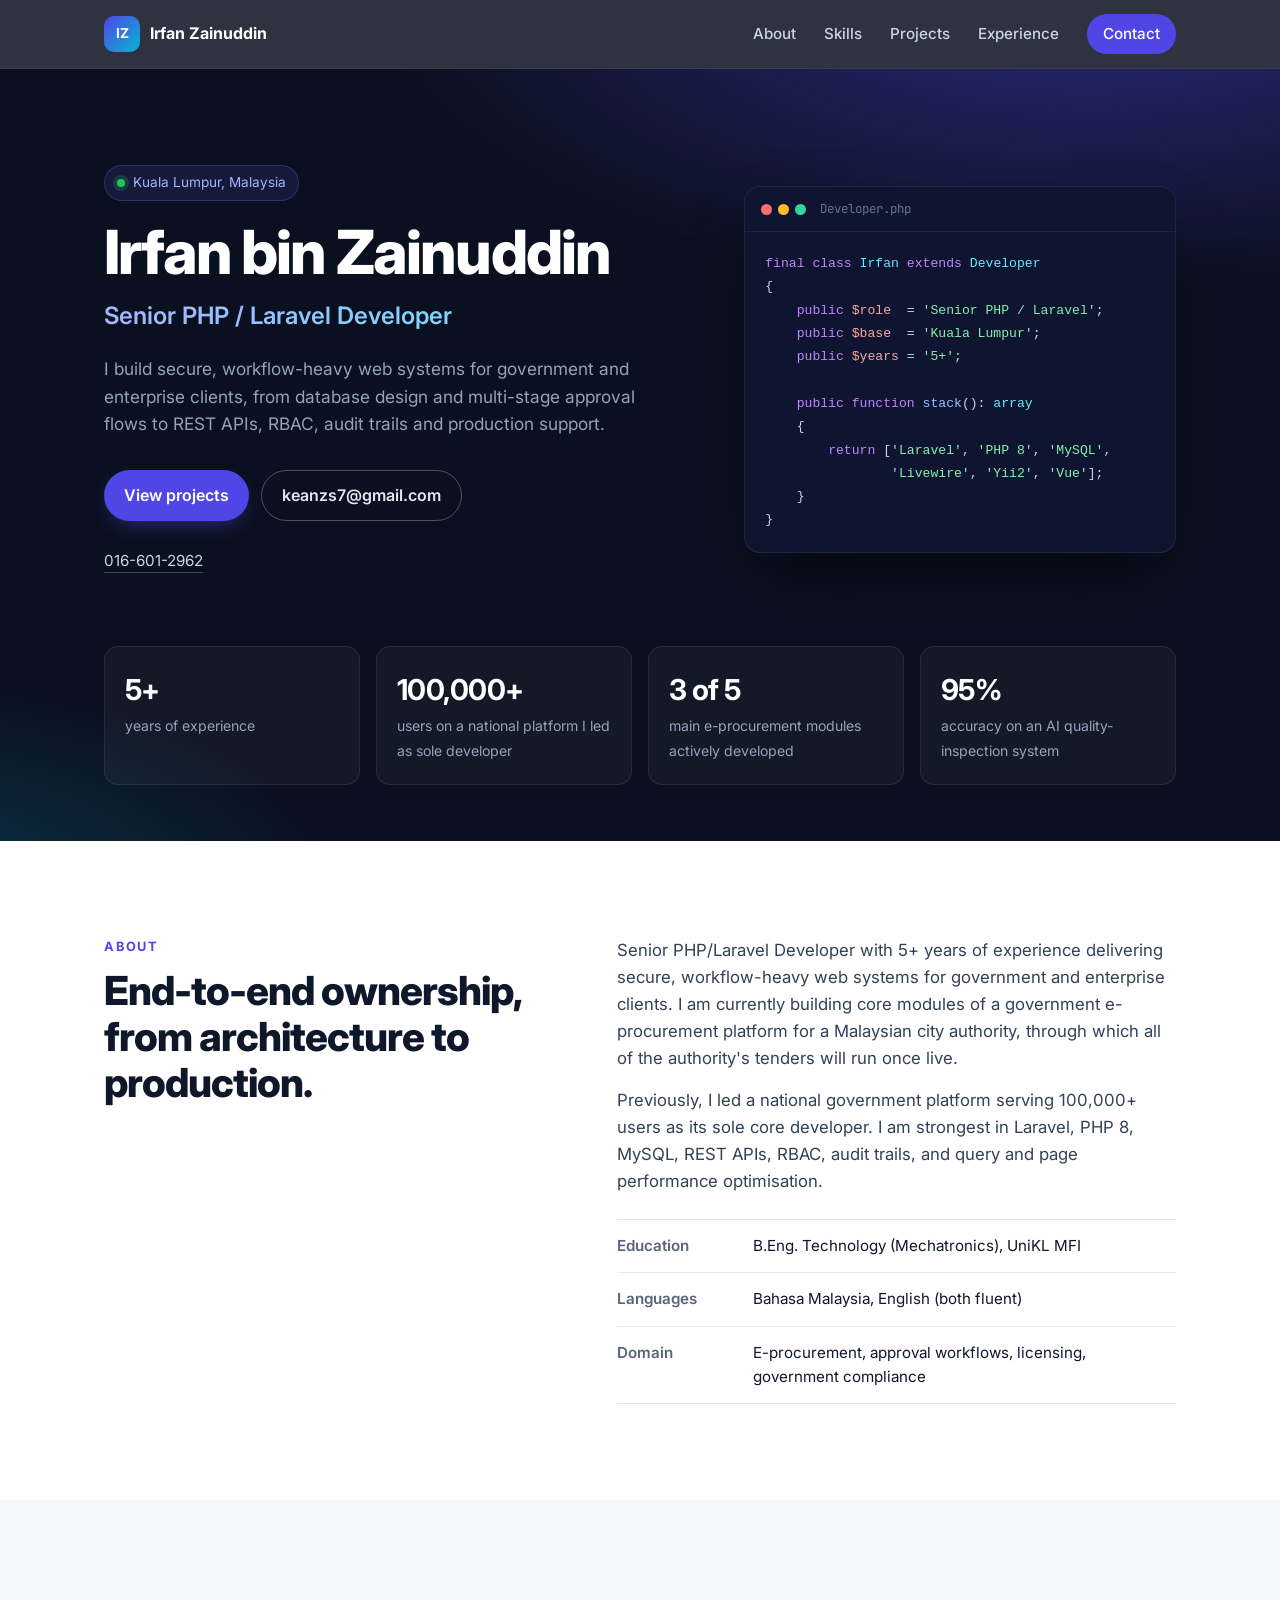
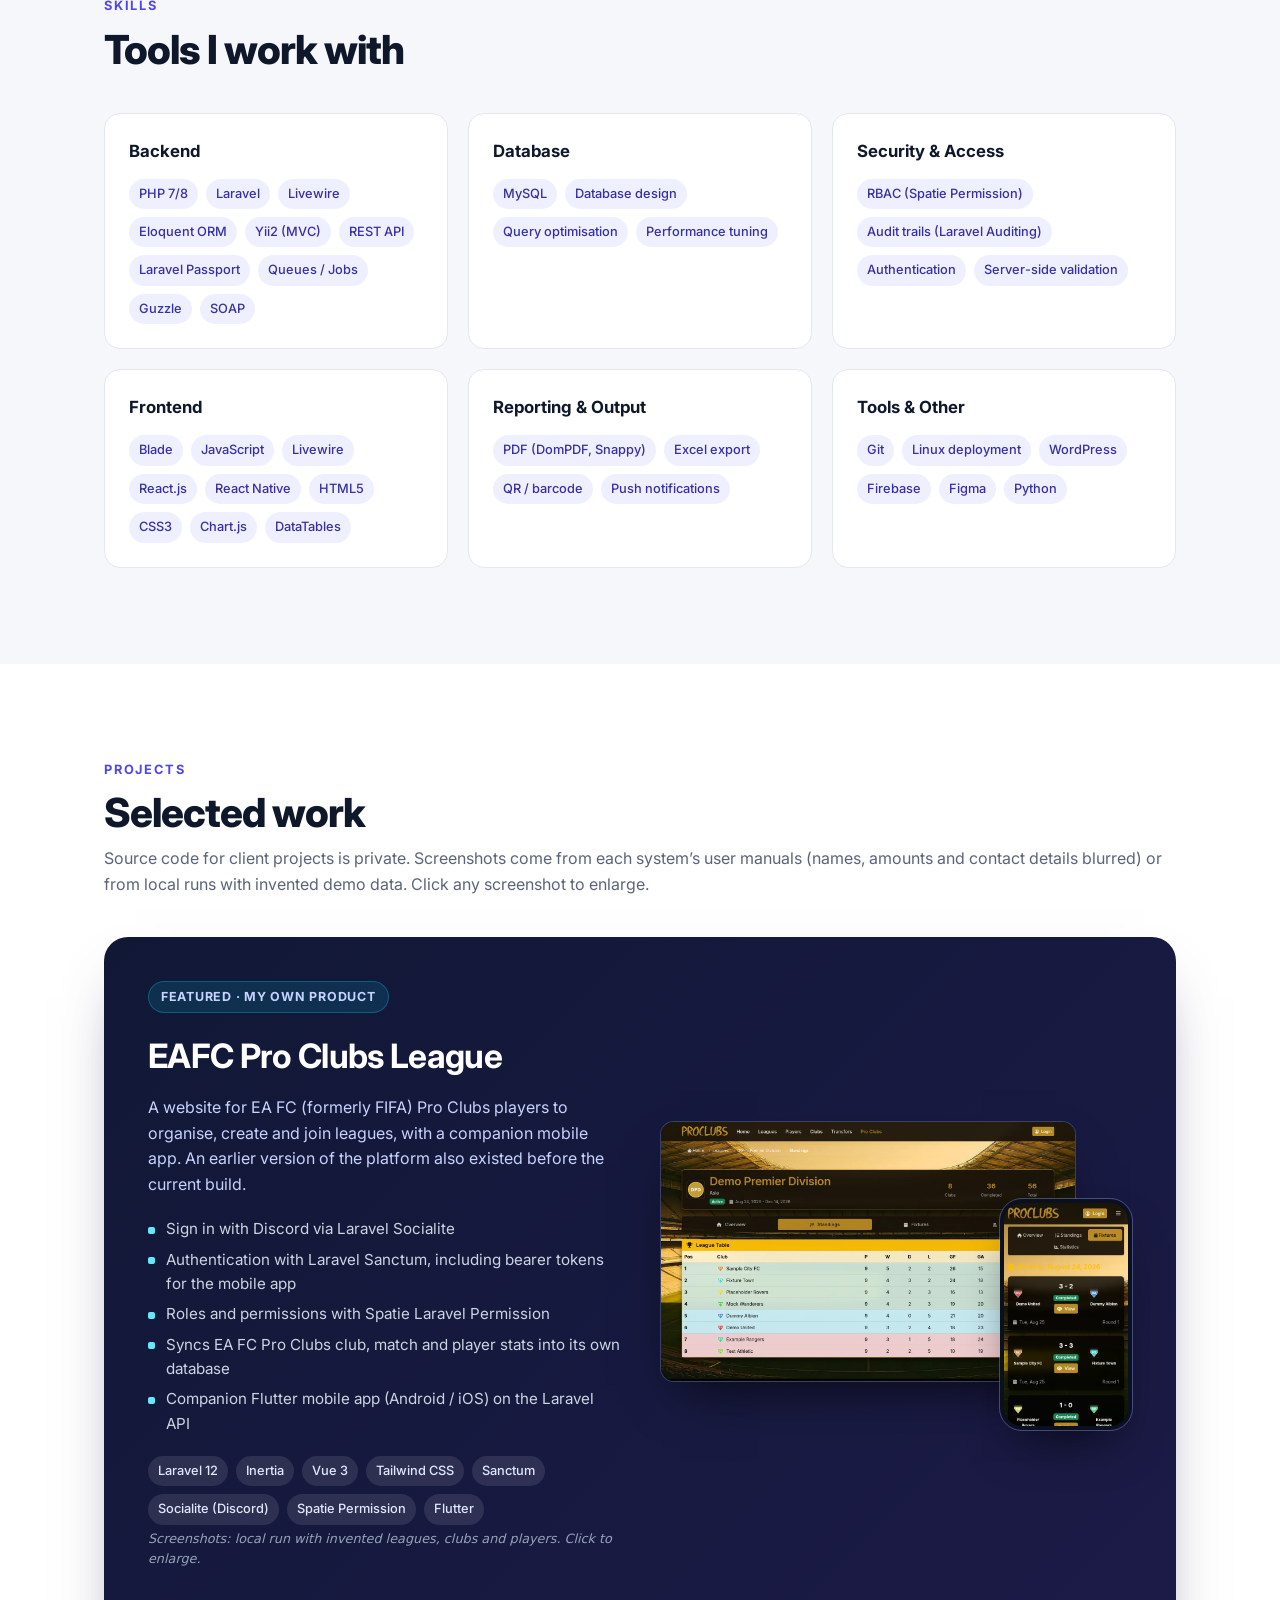
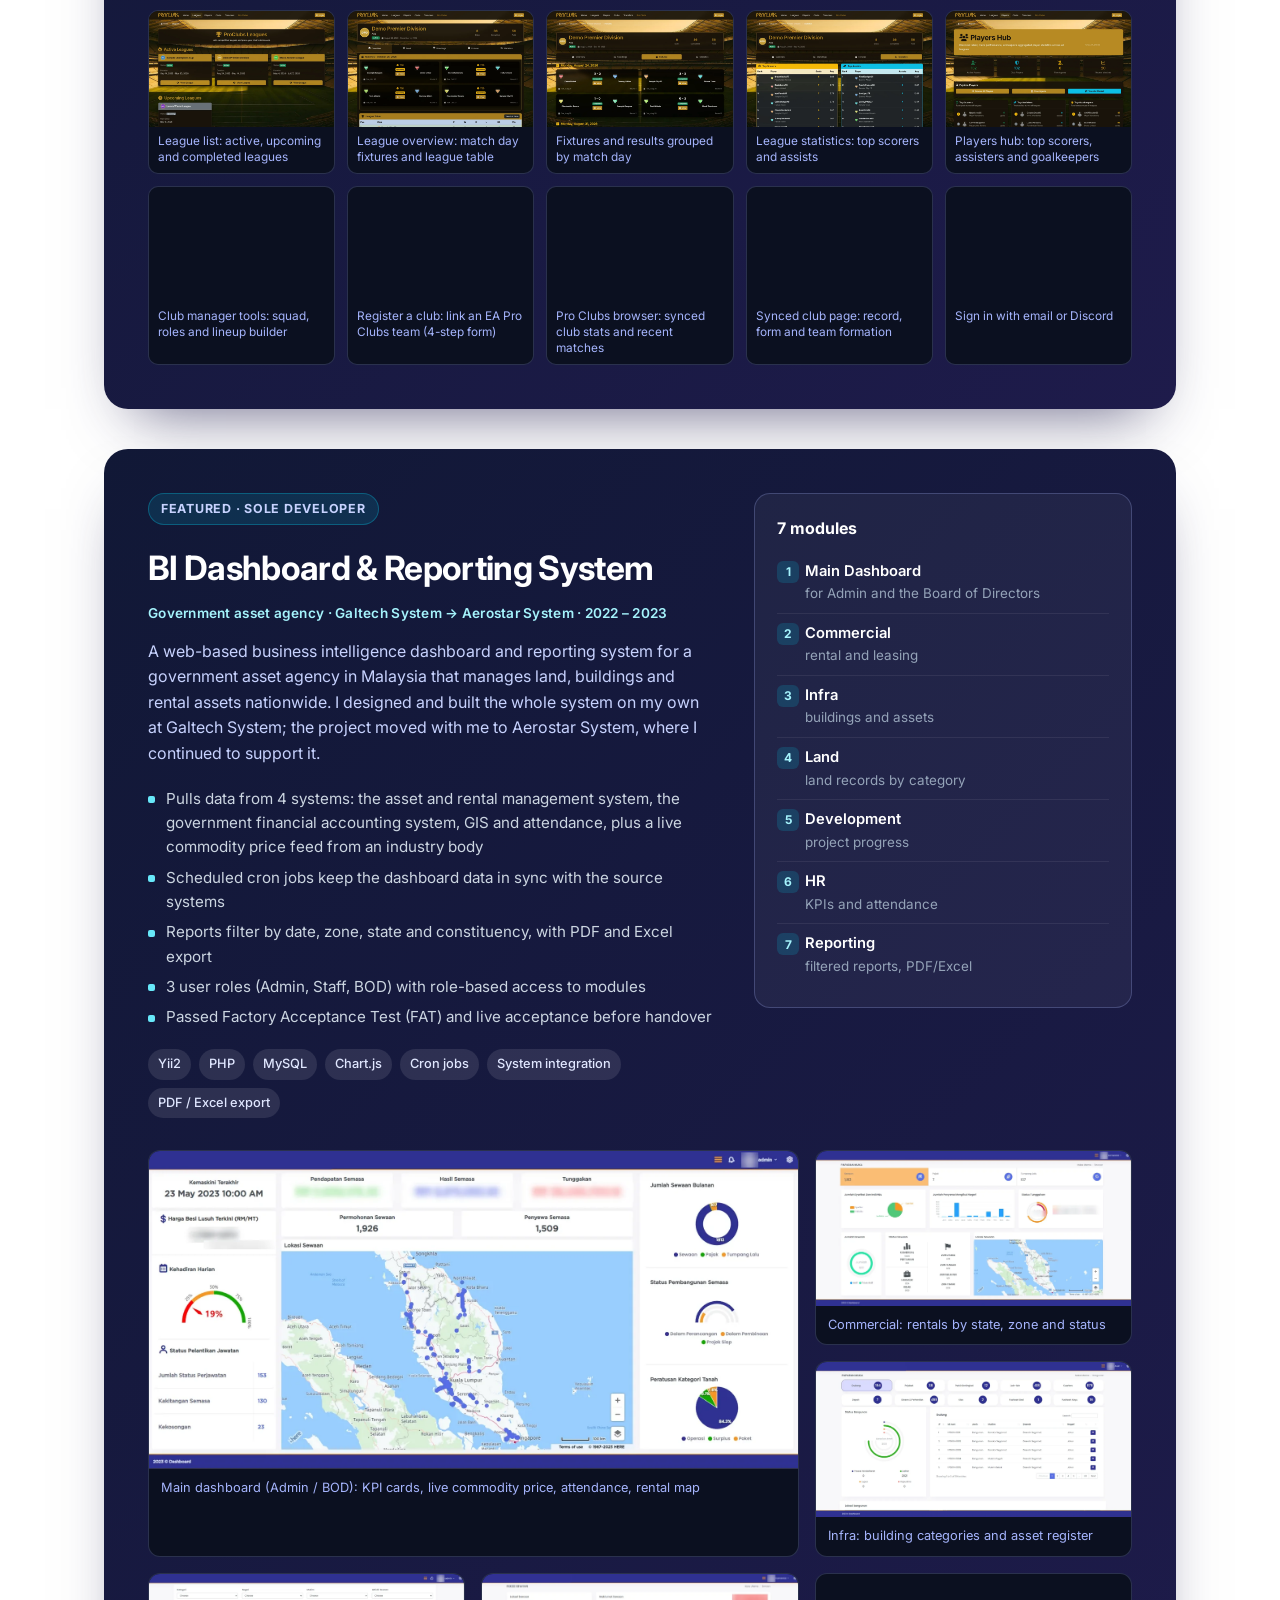
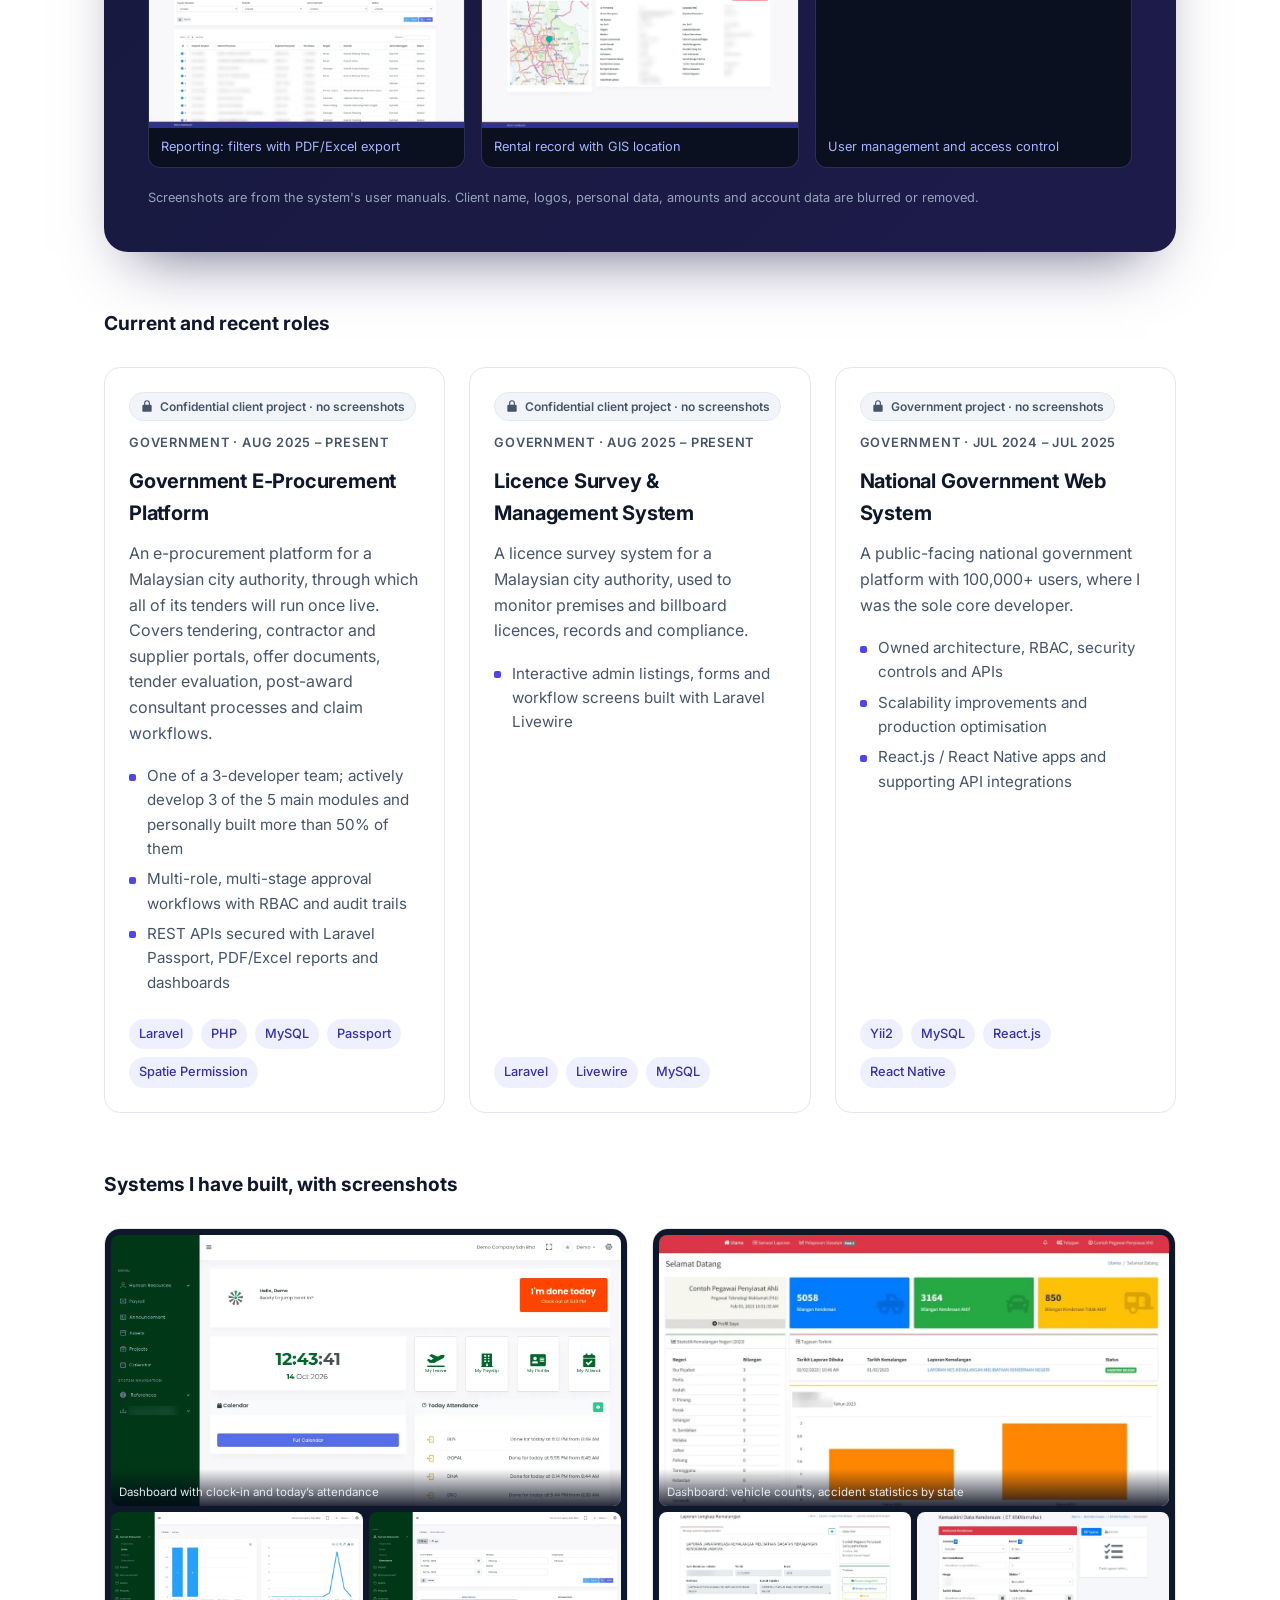
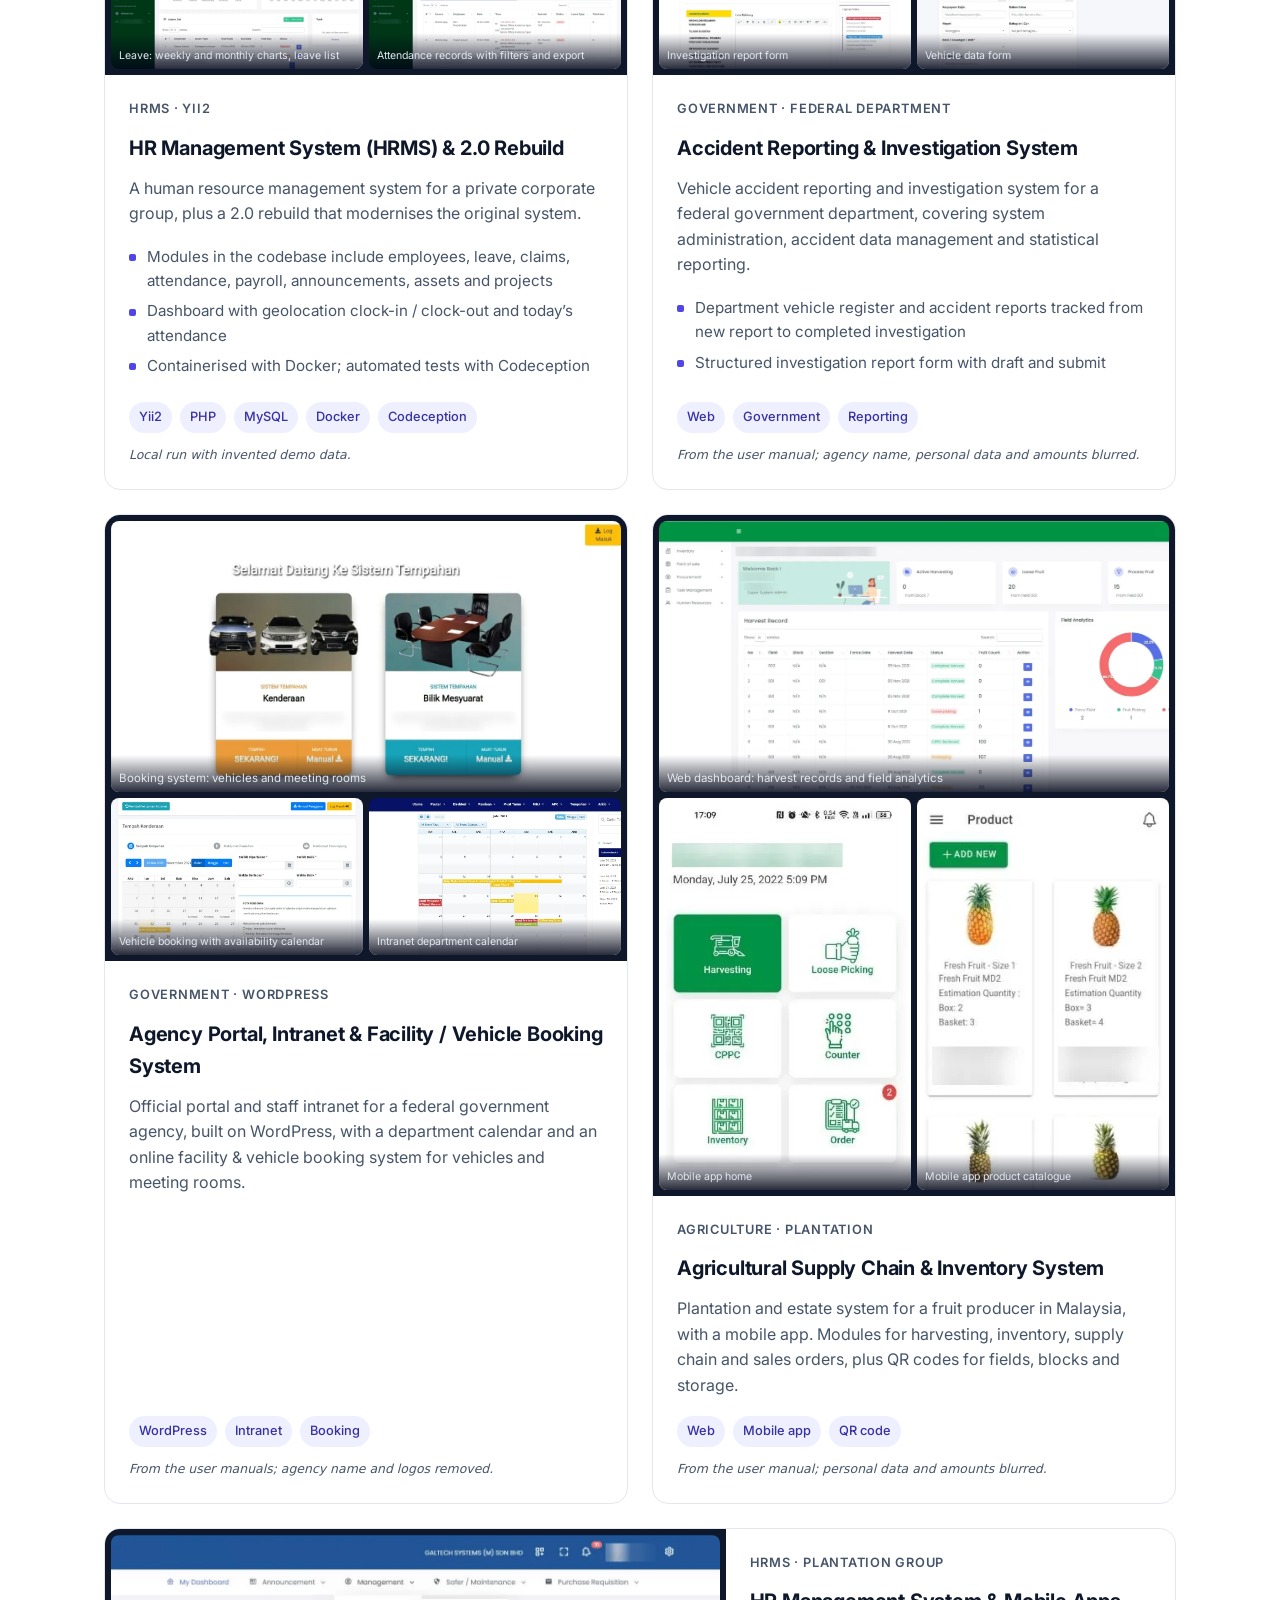
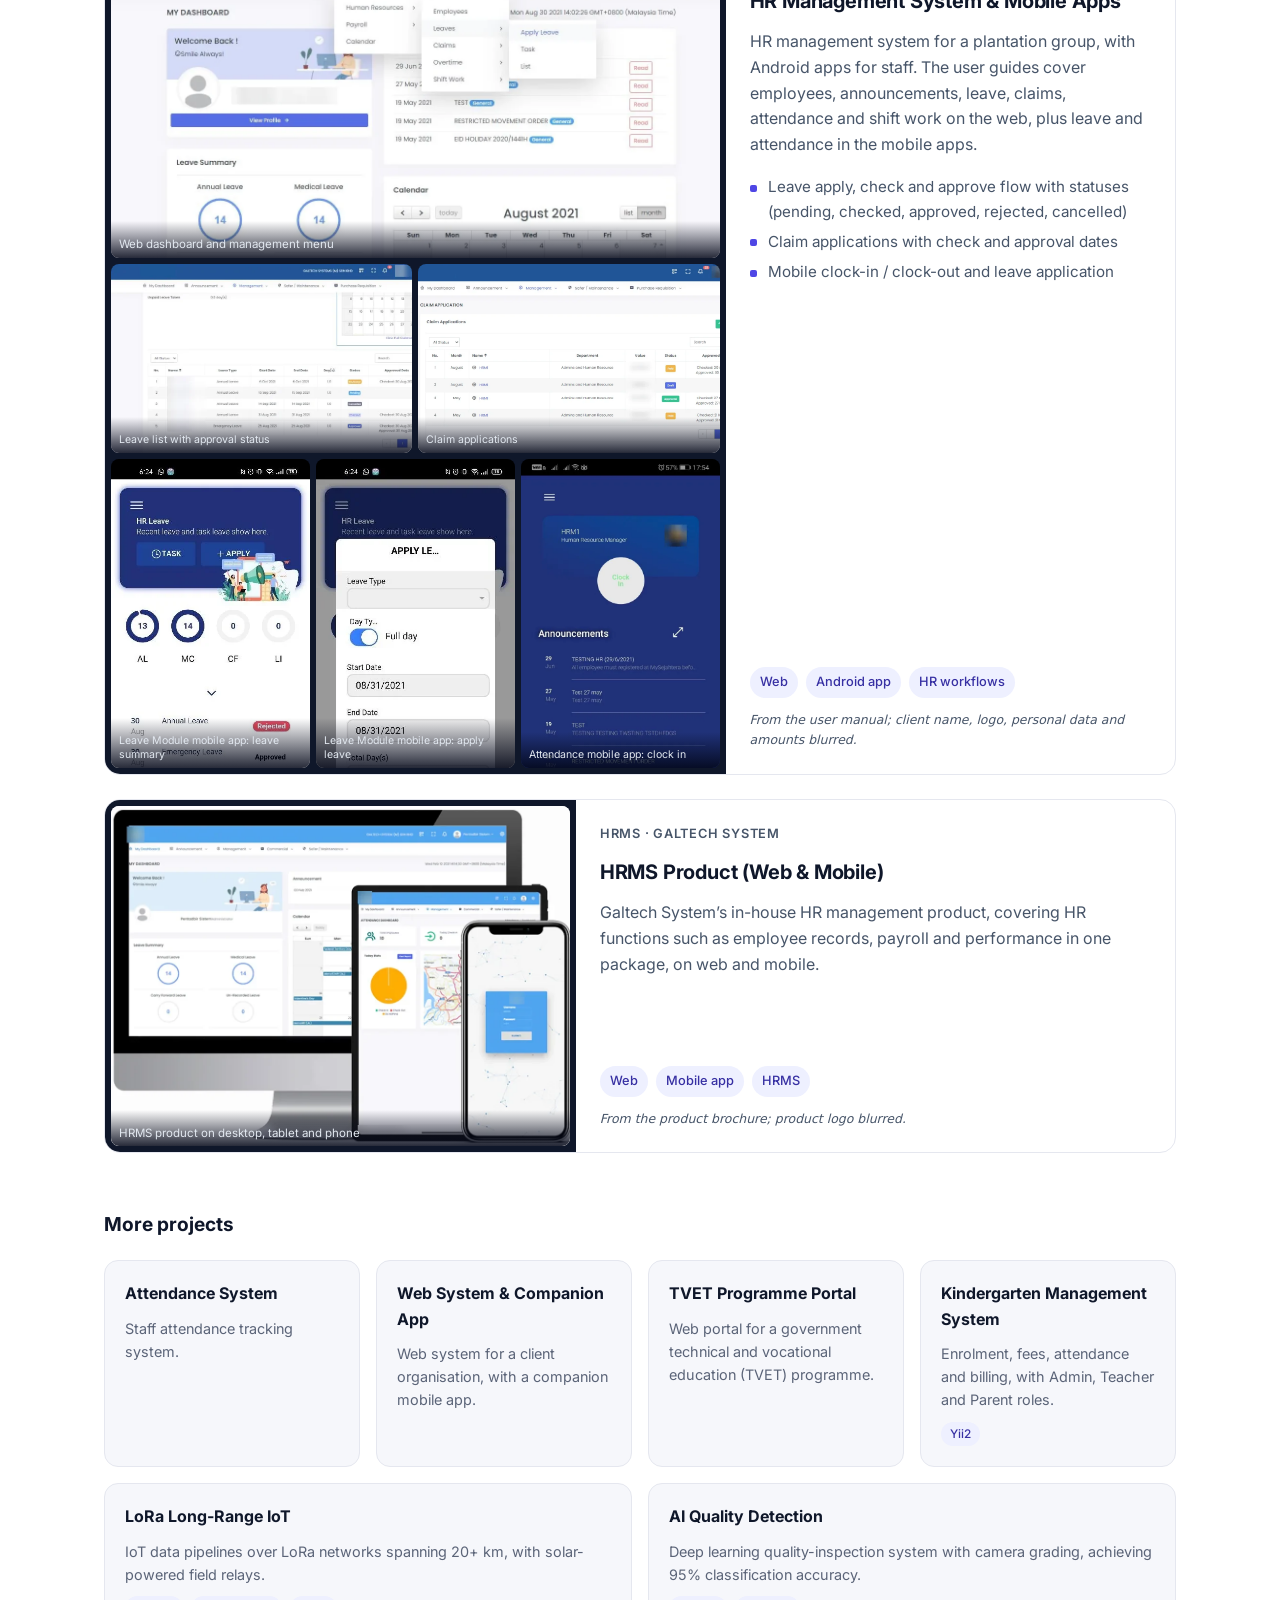
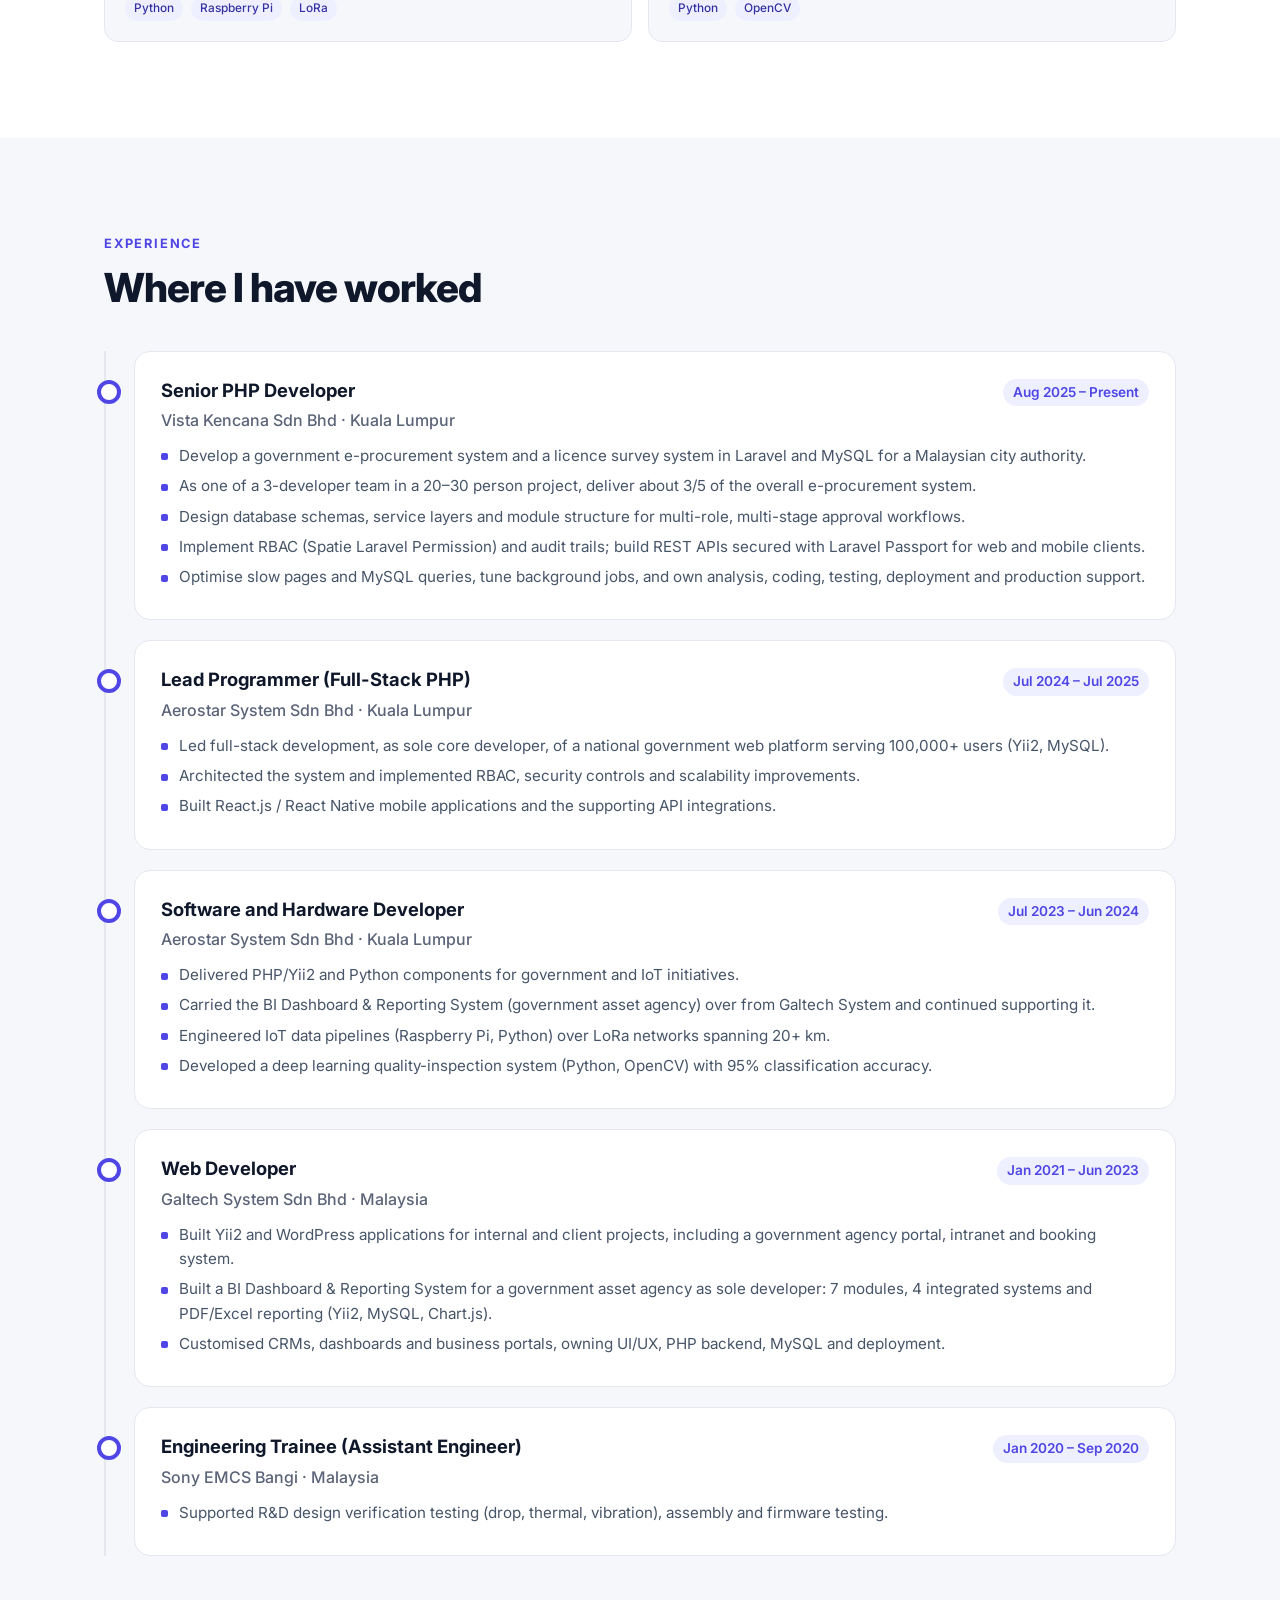
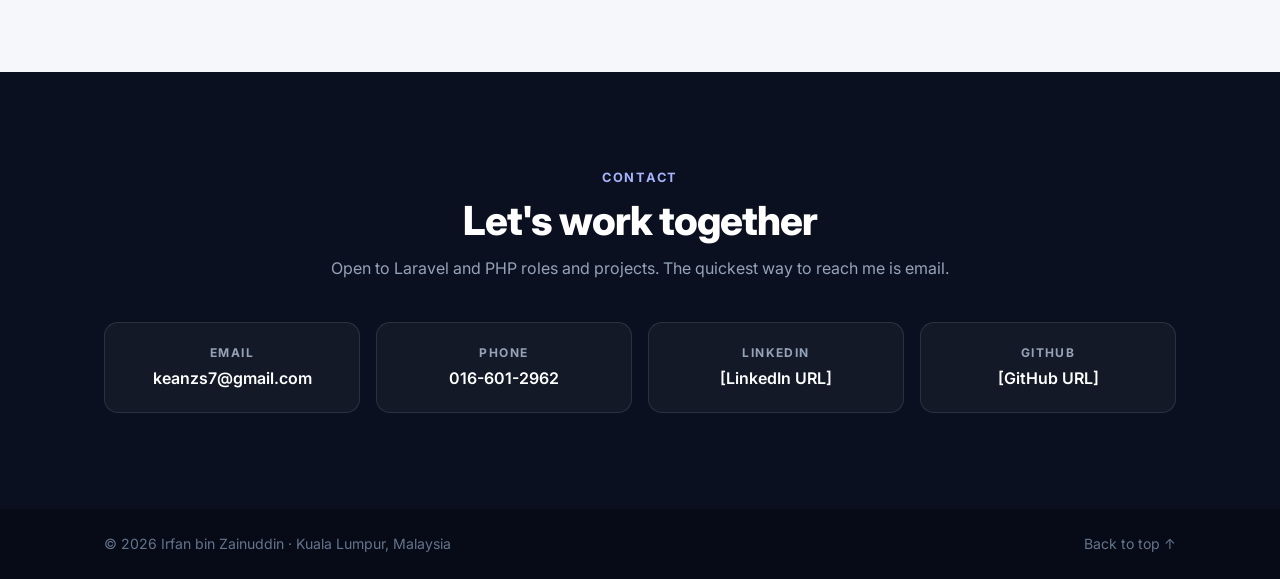
==== commit 4673e782: "Anonymize client/agency/system names and redact screenshots; add 10 more EAFC Pro Clubs League scree" ====
--- a/index.html
+++ b/index.html
@@ -164,28 +164,36 @@
               <li>Companion Flutter mobile app (Android / iOS) on the Laravel API</li>
             </ul>
             <ul class="tags tags--light"><li>Laravel 12</li><li>Inertia</li><li>Vue 3</li><li>Tailwind CSS</li><li>Sanctum</li><li>Socialite (Discord)</li><li>Spatie Permission</li><li>Flutter</li></ul>
-            <div class="thumbs">
-              <a href="assets/img/eafc-club.webp" data-lightbox="eafc" data-caption="Club page: record, form and team formation (local run, demo data)"><img src="assets/img/eafc-club.webp" alt="EAFC club page with wins, draws, losses, form and team formation" width="1440" height="900" loading="lazy" decoding="async"></a>
-              <a href="assets/img/eafc-login.webp" data-lightbox="eafc" data-caption="Sign in with email or Discord"><img src="assets/img/eafc-login.webp" alt="EAFC sign-in page with email login and Continue with Discord button" width="1440" height="900" loading="lazy" decoding="async"></a>
-              <span>Local run with invented clubs and players</span>
-            </div>
+            <p class="project__note eafc__note">Screenshots: local run with invented leagues, clubs and players. Click to enlarge.</p>
           </div>
           <div class="featured__media featured__media--real">
-            <a class="frame frame--web" href="assets/img/eafc-pro-clubs.webp" data-lightbox="eafc" data-caption="Pro Clubs browser: club table, recent matches and top scorers (local run, demo data)"><img src="assets/img/eafc-pro-clubs.webp" alt="EAFC Pro Clubs League web app showing a club statistics table, recent matches and top scorers" width="1440" height="900" loading="lazy" decoding="async"></a>
-            <a class="frame frame--phone" href="assets/img/eafc-mobile-web.webp" data-lightbox="eafc" data-caption="Responsive layout on a phone-sized screen (local run, demo data)"><img src="assets/img/eafc-mobile-web.webp" alt="EAFC Pro Clubs League web app on a phone-sized screen" width="390" height="844" loading="lazy" decoding="async"></a>
+            <a class="frame frame--web" href="assets/img/eafc-standings.webp" data-lightbox="eafc" data-caption="League standings with promotion and relegation zones (local run, demo data)"><img src="assets/img/eafc-standings.webp" alt="EAFC Pro Clubs League standings table with promotion and relegation zones" width="1440" height="900" loading="lazy" decoding="async"></a>
+            <a class="frame frame--phone" href="assets/img/eafc-mobile-fixtures.webp" data-lightbox="eafc" data-caption="Mobile layout: fixtures and results (local run, demo data)"><img src="assets/img/eafc-mobile-fixtures.webp" alt="EAFC Pro Clubs League fixtures on a phone-sized screen" width="390" height="844" loading="lazy" decoding="async"></a>
+          </div>
+          <div class="eafc-gallery">
+            <figure><a href="assets/img/eafc-leagues.webp" data-lightbox="eafc" data-caption="League list: active, upcoming and completed leagues (local run, demo data)"><img src="assets/img/eafc-leagues.webp" alt="EAFC Pro Clubs League list with active and upcoming league cards" width="1440" height="900" loading="lazy" decoding="async"></a><figcaption>League list: active, upcoming and completed leagues</figcaption></figure>
+            <figure><a href="assets/img/eafc-league-overview.webp" data-lightbox="eafc" data-caption="League overview: match day fixtures and league table (local run, demo data)"><img src="assets/img/eafc-league-overview.webp" alt="League overview page with upcoming match cards" width="1440" height="900" loading="lazy" decoding="async"></a><figcaption>League overview: match day fixtures and league table</figcaption></figure>
+            <figure><a href="assets/img/eafc-fixtures.webp" data-lightbox="eafc" data-caption="Fixtures and results grouped by match day (local run, demo data)"><img src="assets/img/eafc-fixtures.webp" alt="League fixtures page with completed match scores" width="1440" height="900" loading="lazy" decoding="async"></a><figcaption>Fixtures and results grouped by match day</figcaption></figure>
+            <figure><a href="assets/img/eafc-league-stats.webp" data-lightbox="eafc" data-caption="League statistics: top scorers and assists (local run, demo data)"><img src="assets/img/eafc-league-stats.webp" alt="League statistics page with top scorers and top assists tables" width="1440" height="900" loading="lazy" decoding="async"></a><figcaption>League statistics: top scorers and assists</figcaption></figure>
+            <figure><a href="assets/img/eafc-players-hub.webp" data-lightbox="eafc" data-caption="Players hub: top scorers, assisters and goalkeepers (local run, demo data)"><img src="assets/img/eafc-players-hub.webp" alt="Players hub with player counts and leaderboards" width="1440" height="900" loading="lazy" decoding="async"></a><figcaption>Players hub: top scorers, assisters and goalkeepers</figcaption></figure>
+            <figure><a href="assets/img/eafc-team-management.webp" data-lightbox="eafc" data-caption="Club manager tools: squad, roles and lineup builder (local run, demo data)"><img src="assets/img/eafc-team-management.webp" alt="Team management page with formation pitch and squad roster" width="1440" height="900" loading="lazy" decoding="async"></a><figcaption>Club manager tools: squad, roles and lineup builder</figcaption></figure>
+            <figure><a href="assets/img/eafc-club-register.webp" data-lightbox="eafc" data-caption="Register a club: link an EA Pro Clubs team (4-step form) (local run, demo data)"><img src="assets/img/eafc-club-register.webp" alt="Club registration form step 1, search EA Pro Clubs team" width="1440" height="900" loading="lazy" decoding="async"></a><figcaption>Register a club: link an EA Pro Clubs team (4-step form)</figcaption></figure>
+            <figure><a href="assets/img/eafc-pro-clubs.webp" data-lightbox="eafc" data-caption="Pro Clubs browser: synced club stats and recent matches (local run, demo data)"><img src="assets/img/eafc-pro-clubs.webp" alt="Pro Clubs browser with club statistics table" width="1440" height="900" loading="lazy" decoding="async"></a><figcaption>Pro Clubs browser: synced club stats and recent matches</figcaption></figure>
+            <figure><a href="assets/img/eafc-club.webp" data-lightbox="eafc" data-caption="Synced club page: record, form and team formation (local run, demo data)"><img src="assets/img/eafc-club.webp" alt="Club page with wins, draws, losses, form and team formation" width="1440" height="900" loading="lazy" decoding="async"></a><figcaption>Synced club page: record, form and team formation</figcaption></figure>
+            <figure><a href="assets/img/eafc-login.webp" data-lightbox="eafc" data-caption="Sign in with email or Discord (local run, demo data)"><img src="assets/img/eafc-login.webp" alt="Sign-in page with email login and Continue with Discord button" width="1440" height="900" loading="lazy" decoding="async"></a><figcaption>Sign in with email or Discord</figcaption></figure>
           </div>
         </article>
 
-        <!-- Featured: RAC -->
-        <article class="featured featured--case" id="rac">
+        <!-- Featured: BI dashboard -->
+        <article class="featured featured--case" id="bi-dashboard">
           <div class="case__head">
             <div>
               <p class="badge">Featured &middot; Sole developer</p>
-              <h3>RAC BI Dashboard &amp; Reporting Management System</h3>
-              <p class="case__meta">Railway Assets Corporation &middot; Galtech System &rarr; Aerostar System &middot; 2022 – 2023</p>
-              <p>A web-based business intelligence dashboard and reporting system for Railway Assets Corporation (RAC), the statutory body that manages Malaysia's railway assets. I designed and built the whole system on my own at Galtech System; the project moved with me to Aerostar System, where I continued to support it.</p>
+              <h3>BI Dashboard &amp; Reporting System</h3>
+              <p class="case__meta">Government asset agency &middot; Galtech System &rarr; Aerostar System &middot; 2022 – 2023</p>
+              <p>A web-based business intelligence dashboard and reporting system for a government asset agency in Malaysia that manages land, buildings and rental assets nationwide. I designed and built the whole system on my own at Galtech System; the project moved with me to Aerostar System, where I continued to support it.</p>
               <ul class="list">
-                <li>Pulls data from 4 systems: Rails (assets and rental), SAGA/GRP (finance), GIS and attendance, plus live steel prices from the Malaysia Steel Institute</li>
+                <li>Pulls data from 4 systems: the asset and rental management system, the government financial accounting system, GIS and attendance, plus a live commodity price feed from an industry body</li>
                 <li>Scheduled cron jobs keep the dashboard data in sync with the source systems</li>
                 <li>Reports filter by date, zone, state and constituency, with PDF and Excel export</li>
                 <li>3 user roles (Admin, Staff, BOD) with role-based access to modules</li>
@@ -207,14 +215,14 @@
             </div>
           </div>
           <div class="gallery">
-            <figure class="gallery__main"><a href="assets/img/rac-main-dashboard.webp" data-lightbox="rac" data-caption="Main dashboard (Admin / BOD): KPI cards, live steel price, attendance, rental map"><img src="assets/img/rac-main-dashboard.webp" alt="RAC main dashboard with rental map of Peninsular Malaysia, KPI cards, attendance gauge and charts" loading="lazy" decoding="async" width="1600" height="784"></a><figcaption>Main dashboard (Admin / BOD): KPI cards, live steel price, attendance, rental map</figcaption></figure>
-            <figure><a href="assets/img/rac-commercial-dashboard.webp" data-lightbox="rac" data-caption="Commercial: rentals by state, zone and status"><img src="assets/img/rac-commercial-dashboard.webp" alt="RAC commercial module dashboard with rental charts by state and zone" loading="lazy" decoding="async" width="1440" height="706"></a><figcaption>Commercial: rentals by state, zone and status</figcaption></figure>
-            <figure><a href="assets/img/rac-infra-dashboard.webp" data-lightbox="rac" data-caption="Infra: building categories and asset register"><img src="assets/img/rac-infra-dashboard.webp" alt="RAC infra module dashboard with building categories and asset table" loading="lazy" decoding="async" width="1600" height="788"></a><figcaption>Infra: building categories and asset register</figcaption></figure>
-            <figure><a href="assets/img/rac-reports-filter-export.webp" data-lightbox="rac" data-caption="Reporting: filters with PDF/Excel export"><img src="assets/img/rac-reports-filter-export.webp" alt="RAC report screen with filters and export button" loading="lazy" decoding="async" width="1600" height="785"></a><figcaption>Reporting: filters with PDF/Excel export</figcaption></figure>
-            <figure><a href="assets/img/rac-rental-record.webp" data-lightbox="rac" data-caption="Rental record with GIS location"><img src="assets/img/rac-rental-record.webp" alt="RAC rental record detail page with location map" loading="lazy" decoding="async" width="1397" height="689"></a><figcaption>Rental record with GIS location</figcaption></figure>
-            <figure><a href="assets/img/rac-user-roles.webp" data-lightbox="rac" data-caption="User management and access control"><img src="assets/img/rac-user-roles.webp" alt="RAC user management screen with user access roles" loading="lazy" decoding="async" width="1298" height="631"></a><figcaption>User management and access control</figcaption></figure>
-          </div>
-          <p class="case__note">Screenshots are from the system's user manuals. Names, amounts, contact details and account data are blurred.</p>
+            <figure class="gallery__main"><a href="assets/img/bi-dashboard-main.webp" data-lightbox="bi" data-caption="Main dashboard (Admin / BOD): KPI cards, live commodity price, attendance, rental map"><img src="assets/img/bi-dashboard-main.webp" alt="BI main dashboard with rental map of Peninsular Malaysia, KPI cards, attendance gauge and charts" loading="lazy" decoding="async" width="1600" height="784"></a><figcaption>Main dashboard (Admin / BOD): KPI cards, live commodity price, attendance, rental map</figcaption></figure>
+            <figure><a href="assets/img/bi-dashboard-commercial.webp" data-lightbox="bi" data-caption="Commercial: rentals by state, zone and status"><img src="assets/img/bi-dashboard-commercial.webp" alt="BI commercial module dashboard with rental charts by state and zone" loading="lazy" decoding="async" width="1440" height="706"></a><figcaption>Commercial: rentals by state, zone and status</figcaption></figure>
+            <figure><a href="assets/img/bi-dashboard-assets.webp" data-lightbox="bi" data-caption="Infra: building categories and asset register"><img src="assets/img/bi-dashboard-assets.webp" alt="BI infra module dashboard with building categories and asset table" loading="lazy" decoding="async" width="1600" height="788"></a><figcaption>Infra: building categories and asset register</figcaption></figure>
+            <figure><a href="assets/img/bi-reports-filter-export.webp" data-lightbox="bi" data-caption="Reporting: filters with PDF/Excel export"><img src="assets/img/bi-reports-filter-export.webp" alt="BI report screen with filters and export button" loading="lazy" decoding="async" width="1600" height="785"></a><figcaption>Reporting: filters with PDF/Excel export</figcaption></figure>
+            <figure><a href="assets/img/bi-rental-record.webp" data-lightbox="bi" data-caption="Rental record with GIS location"><img src="assets/img/bi-rental-record.webp" alt="BI rental record detail page with location map" loading="lazy" decoding="async" width="1397" height="689"></a><figcaption>Rental record with GIS location</figcaption></figure>
+            <figure><a href="assets/img/bi-user-roles.webp" data-lightbox="bi" data-caption="User management and access control"><img src="assets/img/bi-user-roles.webp" alt="BI user management screen with user access roles" loading="lazy" decoding="async" width="1298" height="631"></a><figcaption>User management and access control</figcaption></figure>
+          </div>
+          <p class="case__note">Screenshots are from the system's user manuals. Client name, logos, personal data, amounts and account data are blurred or removed.</p>
         </article>
 
         <h3 class="sub">Current and recent roles</h3>
@@ -267,69 +275,69 @@
         <h3 class="sub">Systems I have built, with screenshots</h3>
         <div class="projects projects--shots">
           <article class="project project--shots">
-            <div class="pshots"><figure class="pshots__main"><a href="assets/img/ggms-dashboard.webp" data-lightbox="ggms" data-caption="Dashboard with clock-in and today&rsquo;s attendance"><img src="assets/img/ggms-dashboard.webp" alt="GGMS dashboard with clock-in button, quick links and today&rsquo;s attendance list" loading="lazy" decoding="async" width="1440" height="900"></a><figcaption>Dashboard with clock-in and today&rsquo;s attendance</figcaption></figure><figure><a href="assets/img/ggms-leave.webp" data-lightbox="ggms" data-caption="Leave: weekly and monthly charts, leave list"><img src="assets/img/ggms-leave.webp" alt="GGMS leave page with charts and a leave list" loading="lazy" decoding="async" width="1440" height="900"></a><figcaption>Leave: weekly and monthly charts, leave list</figcaption></figure><figure><a href="assets/img/ggms-attendance.webp" data-lightbox="ggms" data-caption="Attendance records with filters and export"><img src="assets/img/ggms-attendance.webp" alt="GGMS attendance list with date, status and employee filters" loading="lazy" decoding="async" width="1440" height="900"></a><figcaption>Attendance records with filters and export</figcaption></figure></div>
+            <div class="pshots"><figure class="pshots__main"><a href="assets/img/hr-attendance-dashboard.webp" data-lightbox="hrms1" data-caption="Dashboard with clock-in and today&rsquo;s attendance"><img src="assets/img/hr-attendance-dashboard.webp" alt="HRMS dashboard with clock-in button, quick links and today&rsquo;s attendance list" loading="lazy" decoding="async" width="1440" height="900"></a><figcaption>Dashboard with clock-in and today&rsquo;s attendance</figcaption></figure><figure><a href="assets/img/hr-leave.webp" data-lightbox="hrms1" data-caption="Leave: weekly and monthly charts, leave list"><img src="assets/img/hr-leave.webp" alt="HRMS leave page with charts and a leave list" loading="lazy" decoding="async" width="1440" height="900"></a><figcaption>Leave: weekly and monthly charts, leave list</figcaption></figure><figure><a href="assets/img/hr-attendance.webp" data-lightbox="hrms1" data-caption="Attendance records with filters and export"><img src="assets/img/hr-attendance.webp" alt="HRMS attendance list with date, status and employee filters" loading="lazy" decoding="async" width="1440" height="900"></a><figcaption>Attendance records with filters and export</figcaption></figure></div>
             <div class="project__body">
               <p class="project__meta">HRMS &middot; Yii2</p>
-              <h3>GGMS &amp; GGMS 2.0</h3>
-              <p>A human resource management system (Gading Group Management System). GGMS 2.0 is the modernisation of the original system.</p>
+              <h3>HR Management System (HRMS) &amp; 2.0 Rebuild</h3>
+              <p>A human resource management system for a private corporate group, plus a 2.0 rebuild that modernises the original system.</p>
               <ul class="list"><li>Modules in the codebase include employees, leave, claims, attendance, payroll, announcements, assets and projects</li><li>Dashboard with geolocation clock-in / clock-out and today&rsquo;s attendance</li><li>Containerised with Docker; automated tests with Codeception</li></ul>
               <ul class="tags"><li>Yii2</li><li>PHP</li><li>MySQL</li><li>Docker</li><li>Codeception</li></ul>
               <p class="project__note">Local run with invented demo data.</p>
             </div>
           </article>
           <article class="project project--shots">
-            <div class="pshots"><figure class="pshots__main"><a href="assets/img/ekemalangan-dashboard.webp" data-lightbox="ekemalangan" data-caption="Dashboard: vehicle counts, accident statistics by state"><img src="assets/img/ekemalangan-dashboard.webp" alt="eKemalangan dashboard with vehicle counts, accident statistics by state and latest tasks" loading="lazy" decoding="async" width="1126" height="639"></a><figcaption>Dashboard: vehicle counts, accident statistics by state</figcaption></figure><figure><a href="assets/img/ekemalangan-investigation-report.webp" data-lightbox="ekemalangan" data-caption="Investigation report form"><img src="assets/img/ekemalangan-investigation-report.webp" alt="eKemalangan full investigation report form with section navigation" loading="lazy" decoding="async" width="1126" height="1220"></a><figcaption>Investigation report form</figcaption></figure><figure><a href="assets/img/ekemalangan-vehicle-form.webp" data-lightbox="ekemalangan" data-caption="Vehicle data form"><img src="assets/img/ekemalangan-vehicle-form.webp" alt="eKemalangan vehicle data update form" loading="lazy" decoding="async" width="1126" height="857"></a><figcaption>Vehicle data form</figcaption></figure></div>
-            <div class="project__body">
-              <p class="project__meta">Government &middot; JBPM</p>
-              <h3>eKemalangan</h3>
-              <p>Vehicle accident reporting system for Jabatan Bomba dan Penyelamat Malaysia (JBPM), covering system administration, accident data management and statistical reporting.</p>
+            <div class="pshots"><figure class="pshots__main"><a href="assets/img/accident-dashboard.webp" data-lightbox="accident" data-caption="Dashboard: vehicle counts, accident statistics by state"><img src="assets/img/accident-dashboard.webp" alt="Accident reporting dashboard with vehicle counts, accident statistics by state and latest tasks" loading="lazy" decoding="async" width="1126" height="639"></a><figcaption>Dashboard: vehicle counts, accident statistics by state</figcaption></figure><figure><a href="assets/img/accident-investigation-report.webp" data-lightbox="accident" data-caption="Investigation report form"><img src="assets/img/accident-investigation-report.webp" alt="Accident system full investigation report form with section navigation" loading="lazy" decoding="async" width="1126" height="1220"></a><figcaption>Investigation report form</figcaption></figure><figure><a href="assets/img/accident-vehicle-form.webp" data-lightbox="accident" data-caption="Vehicle data form"><img src="assets/img/accident-vehicle-form.webp" alt="Accident system vehicle data update form" loading="lazy" decoding="async" width="1126" height="857"></a><figcaption>Vehicle data form</figcaption></figure></div>
+            <div class="project__body">
+              <p class="project__meta">Government &middot; Federal department</p>
+              <h3>Accident Reporting &amp; Investigation System</h3>
+              <p>Vehicle accident reporting and investigation system for a federal government department, covering system administration, accident data management and statistical reporting.</p>
               <ul class="list"><li>Department vehicle register and accident reports tracked from new report to completed investigation</li><li>Structured investigation report form with draft and submit</li></ul>
               <ul class="tags"><li>Web</li><li>Government</li><li>Reporting</li></ul>
-              <p class="project__note">From the user manual; personal data and amounts blurred.</p>
+              <p class="project__note">From the user manual; agency name, personal data and amounts blurred.</p>
             </div>
           </article>
           <article class="project project--shots">
-            <div class="pshots"><figure class="pshots__main"><a href="assets/img/jakoa-booking-portal.webp" data-lightbox="jakoa" data-caption="Booking system: vehicles and meeting rooms"><img src="assets/img/jakoa-booking-portal.webp" alt="JAKOA booking system landing page for vehicle and meeting room booking" loading="lazy" decoding="async" width="1253" height="659"></a><figcaption>Booking system: vehicles and meeting rooms</figcaption></figure><figure><a href="assets/img/jakoa-vehicle-booking.webp" data-lightbox="jakoa" data-caption="Vehicle booking with availability calendar"><img src="assets/img/jakoa-vehicle-booking.webp" alt="JAKOA vehicle booking step with availability calendar" loading="lazy" decoding="async" width="971" height="708"></a><figcaption>Vehicle booking with availability calendar</figcaption></figure><figure><a href="assets/img/jakoa-intranet-calendar.webp" data-lightbox="jakoa" data-caption="Intranet department calendar"><img src="assets/img/jakoa-intranet-calendar.webp" alt="JAKOA intranet department calendar month view" loading="lazy" decoding="async" width="1299" height="623"></a><figcaption>Intranet department calendar</figcaption></figure></div>
+            <div class="pshots"><figure class="pshots__main"><a href="assets/img/booking-portal.webp" data-lightbox="booking" data-caption="Booking system: vehicles and meeting rooms"><img src="assets/img/booking-portal.webp" alt="Booking system landing page for vehicle and meeting room booking" loading="lazy" decoding="async" width="1253" height="659"></a><figcaption>Booking system: vehicles and meeting rooms</figcaption></figure><figure><a href="assets/img/booking-vehicle.webp" data-lightbox="booking" data-caption="Vehicle booking with availability calendar"><img src="assets/img/booking-vehicle.webp" alt="Vehicle booking step with availability calendar" loading="lazy" decoding="async" width="971" height="708"></a><figcaption>Vehicle booking with availability calendar</figcaption></figure><figure><a href="assets/img/intranet-calendar.webp" data-lightbox="booking" data-caption="Intranet department calendar"><img src="assets/img/intranet-calendar.webp" alt="Intranet department calendar month view" loading="lazy" decoding="async" width="1299" height="623"></a><figcaption>Intranet department calendar</figcaption></figure></div>
             <div class="project__body">
               <p class="project__meta">Government &middot; WordPress</p>
-              <h3>JAKOA Portal &amp; Intranet</h3>
-              <p>Official portal and staff intranet for Jabatan Kemajuan Orang Asli (JAKOA), built on WordPress. The intranet user manuals cover a department calendar and online booking of vehicles and meeting rooms.</p>
+              <h3>Agency Portal, Intranet &amp; Facility / Vehicle Booking System</h3>
+              <p>Official portal and staff intranet for a federal government agency, built on WordPress, with a department calendar and an online facility &amp; vehicle booking system for vehicles and meeting rooms.</p>
               
               <ul class="tags"><li>WordPress</li><li>Intranet</li><li>Booking</li></ul>
-              <p class="project__note">From the user manuals.</p>
+              <p class="project__note">From the user manuals; agency name and logos removed.</p>
             </div>
           </article>
           <article class="project project--shots">
-            <div class="pshots pshots--pair"><figure class="pshots__main"><a href="assets/img/ripi-web-dashboard.webp" data-lightbox="ripi" data-caption="Web dashboard: harvest records and field analytics"><img src="assets/img/ripi-web-dashboard.webp" alt="RIPI web dashboard with harvest record table and field analytics chart" loading="lazy" decoding="async" width="1253" height="613"></a><figcaption>Web dashboard: harvest records and field analytics</figcaption></figure><figure class="pshots__phone"><a href="assets/img/ripi-mobile-home.webp" data-lightbox="ripi" data-caption="Mobile app home"><img src="assets/img/ripi-mobile-home.webp" alt="RIPI mobile app home with harvesting, loose picking, CPPC, counter, inventory and order" loading="lazy" decoding="async" width="346" height="769"></a><figcaption>Mobile app home</figcaption></figure><figure class="pshots__phone"><a href="assets/img/ripi-product-catalog.webp" data-lightbox="ripi" data-caption="Mobile app product catalogue"><img src="assets/img/ripi-product-catalog.webp" alt="RIPI mobile app product catalogue screen" loading="lazy" decoding="async" width="300" height="604"></a><figcaption>Mobile app product catalogue</figcaption></figure></div>
-            <div class="project__body">
-              <p class="project__meta">Plantation &middot; Rompin, Pahang</p>
-              <h3>RIPI Inventory &amp; Supply Chain System</h3>
-              <p>Plantation and estate system for a pineapple producer in Rompin, Pahang, with a mobile app. Modules for harvesting, inventory, supply chain and sales orders, plus QR codes for fields, blocks and storage.</p>
+            <div class="pshots pshots--pair"><figure class="pshots__main"><a href="assets/img/agri-web-dashboard.webp" data-lightbox="agri" data-caption="Web dashboard: harvest records and field analytics"><img src="assets/img/agri-web-dashboard.webp" alt="Supply chain web dashboard with harvest record table and field analytics chart" loading="lazy" decoding="async" width="1253" height="613"></a><figcaption>Web dashboard: harvest records and field analytics</figcaption></figure><figure class="pshots__phone"><a href="assets/img/agri-mobile-home.webp" data-lightbox="agri" data-caption="Mobile app home"><img src="assets/img/agri-mobile-home.webp" alt="Supply chain mobile app home with harvesting, loose picking, CPPC, counter, inventory and order" loading="lazy" decoding="async" width="346" height="769"></a><figcaption>Mobile app home</figcaption></figure><figure class="pshots__phone"><a href="assets/img/agri-product-catalog.webp" data-lightbox="agri" data-caption="Mobile app product catalogue"><img src="assets/img/agri-product-catalog.webp" alt="Supply chain mobile app product catalogue screen" loading="lazy" decoding="async" width="300" height="604"></a><figcaption>Mobile app product catalogue</figcaption></figure></div>
+            <div class="project__body">
+              <p class="project__meta">Agriculture &middot; Plantation</p>
+              <h3>Agricultural Supply Chain &amp; Inventory System</h3>
+              <p>Plantation and estate system for a fruit producer in Malaysia, with a mobile app. Modules for harvesting, inventory, supply chain and sales orders, plus QR codes for fields, blocks and storage.</p>
               
               <ul class="tags"><li>Web</li><li>Mobile app</li><li>QR code</li></ul>
               <p class="project__note">From the user manual; personal data and amounts blurred.</p>
             </div>
           </article>
           <article class="project project--shots project--wide">
-            <div class="pshots"><figure class="pshots__main"><a href="assets/img/tmbms-dashboard.webp" data-lightbox="tmbms" data-caption="Web dashboard and management menu"><img src="assets/img/tmbms-dashboard.webp" alt="TMBMS web dashboard with management menu for employees, leaves, claims, overtime and shift work" loading="lazy" decoding="async" width="1286" height="736"></a><figcaption>Web dashboard and management menu</figcaption></figure><figure><a href="assets/img/tmbms-leave-list.webp" data-lightbox="tmbms" data-caption="Leave list with approval status"><img src="assets/img/tmbms-leave-list.webp" alt="TMBMS leave list with leave type, dates and approval status" loading="lazy" decoding="async" width="940" height="559"></a><figcaption>Leave list with approval status</figcaption></figure><figure><a href="assets/img/tmbms-claims.webp" data-lightbox="tmbms" data-caption="Claim applications"><img src="assets/img/tmbms-claims.webp" alt="TMBMS claim applications list with status and approved dates" loading="lazy" decoding="async" width="1122" height="632"></a><figcaption>Claim applications</figcaption></figure><figure class="pshots__phone"><a href="assets/img/tmb-leave-app.webp" data-lightbox="tmbms" data-caption="Leave Module mobile app: leave summary"><img src="assets/img/tmb-leave-app.webp" alt="TMB leave mobile app with leave balances and recent leave statuses" loading="lazy" decoding="async" width="390" height="866"></a><figcaption>Leave Module mobile app: leave summary</figcaption></figure><figure class="pshots__phone"><a href="assets/img/tmb-leave-app-apply.webp" data-lightbox="tmbms" data-caption="Leave Module mobile app: apply leave"><img src="assets/img/tmb-leave-app-apply.webp" alt="TMB leave mobile app apply-leave form" loading="lazy" decoding="async" width="370" height="822"></a><figcaption>Leave Module mobile app: apply leave</figcaption></figure><figure class="pshots__phone"><a href="assets/img/tmb-attendance-app.webp" data-lightbox="tmbms" data-caption="Attendance mobile app: clock in"><img src="assets/img/tmb-attendance-app.webp" alt="TMB attendance mobile app with clock-in button and announcements" loading="lazy" decoding="async" width="606" height="1280"></a><figcaption>Attendance mobile app: clock in</figcaption></figure></div>
-            <div class="project__body">
-              <p class="project__meta">HRMS &middot; Tanah Makmur Berhad</p>
-              <h3>TMBMS: HR System &amp; Mobile Apps</h3>
-              <p>HR management system for Tanah Makmur Berhad, with Android apps for staff. The user guides cover employees, announcements, leave, claims, attendance and shift work on the web, plus leave and attendance in the mobile apps.</p>
+            <div class="pshots"><figure class="pshots__main"><a href="assets/img/hrms-dashboard.webp" data-lightbox="hrms2" data-caption="Web dashboard and management menu"><img src="assets/img/hrms-dashboard.webp" alt="HRMS web dashboard with management menu for employees, leaves, claims, overtime and shift work" loading="lazy" decoding="async" width="1286" height="666"></a><figcaption>Web dashboard and management menu</figcaption></figure><figure><a href="assets/img/hrms-leave-list.webp" data-lightbox="hrms2" data-caption="Leave list with approval status"><img src="assets/img/hrms-leave-list.webp" alt="HRMS leave list with leave type, dates and approval status" loading="lazy" decoding="async" width="940" height="503"></a><figcaption>Leave list with approval status</figcaption></figure><figure><a href="assets/img/hrms-claims.webp" data-lightbox="hrms2" data-caption="Claim applications"><img src="assets/img/hrms-claims.webp" alt="HRMS claim applications list with status and approved dates" loading="lazy" decoding="async" width="1122" height="632"></a><figcaption>Claim applications</figcaption></figure><figure class="pshots__phone"><a href="assets/img/hrms-leave-app.webp" data-lightbox="hrms2" data-caption="Leave Module mobile app: leave summary"><img src="assets/img/hrms-leave-app.webp" alt="HR leave mobile app with leave balances and recent leave statuses" loading="lazy" decoding="async" width="390" height="866"></a><figcaption>Leave Module mobile app: leave summary</figcaption></figure><figure class="pshots__phone"><a href="assets/img/hrms-leave-app-apply.webp" data-lightbox="hrms2" data-caption="Leave Module mobile app: apply leave"><img src="assets/img/hrms-leave-app-apply.webp" alt="HR leave mobile app apply-leave form" loading="lazy" decoding="async" width="370" height="822"></a><figcaption>Leave Module mobile app: apply leave</figcaption></figure><figure class="pshots__phone"><a href="assets/img/hrms-attendance-app.webp" data-lightbox="hrms2" data-caption="Attendance mobile app: clock in"><img src="assets/img/hrms-attendance-app.webp" alt="Attendance mobile app with clock-in button and announcements" loading="lazy" decoding="async" width="606" height="1280"></a><figcaption>Attendance mobile app: clock in</figcaption></figure></div>
+            <div class="project__body">
+              <p class="project__meta">HRMS &middot; Plantation group</p>
+              <h3>HR Management System &amp; Mobile Apps</h3>
+              <p>HR management system for a plantation group, with Android apps for staff. The user guides cover employees, announcements, leave, claims, attendance and shift work on the web, plus leave and attendance in the mobile apps.</p>
               <ul class="list"><li>Leave apply, check and approve flow with statuses (pending, checked, approved, rejected, cancelled)</li><li>Claim applications with check and approval dates</li><li>Mobile clock-in / clock-out and leave application</li></ul>
               <ul class="tags"><li>Web</li><li>Android app</li><li>HR workflows</li></ul>
-              <p class="project__note">From the user manual; personal data and amounts blurred.</p>
+              <p class="project__note">From the user manual; client name, logo, personal data and amounts blurred.</p>
             </div>
           </article>
           <article class="project project--shots project--wide project--compact">
-            <div class="pshots"><figure class="pshots__main pshots__solo"><a href="assets/img/seven24-devices.webp" data-lightbox="seven24" data-caption="Seven24 on desktop, tablet and phone"><img src="assets/img/seven24-devices.webp" alt="Seven24 HRMS dashboard, attendance dashboard and mobile login shown on desktop, tablet and phone" loading="lazy" decoding="async" width="959" height="712"></a><figcaption>Seven24 on desktop, tablet and phone</figcaption></figure></div>
+            <div class="pshots"><figure class="pshots__main pshots__solo"><a href="assets/img/hrms-product-devices.webp" data-lightbox="hrms3" data-caption="HRMS product on desktop, tablet and phone"><img src="assets/img/hrms-product-devices.webp" alt="HRMS product dashboard, attendance dashboard and mobile login shown on desktop, tablet and phone" loading="lazy" decoding="async" width="959" height="712"></a><figcaption>HRMS product on desktop, tablet and phone</figcaption></figure></div>
             <div class="project__body">
               <p class="project__meta">HRMS &middot; Galtech System</p>
-              <h3>Seven24 HRMS</h3>
-              <p>Galtech System&rsquo;s HR management product, covering HR functions such as employee records, payroll and performance in one package, on web and mobile.</p>
+              <h3>HRMS Product (Web &amp; Mobile)</h3>
+              <p>Galtech System&rsquo;s in-house HR management product, covering HR functions such as employee records, payroll and performance in one package, on web and mobile.</p>
               
               <ul class="tags"><li>Web</li><li>Mobile app</li><li>HRMS</li></ul>
-              <p class="project__note">From the product brochure.</p>
+              <p class="project__note">From the product brochure; product logo blurred.</p>
             </div>
           </article>
         </div>
@@ -337,16 +345,16 @@
         <h3 class="sub">More projects</h3>
         <div class="minis">
           <article class="mini">
-            <h4>Smart Attendance</h4>
+            <h4>Attendance System</h4>
             <p>Staff attendance tracking system.</p>
           </article>
           <article class="mini">
-            <h4>Simtar</h4>
-            <p>Web system with a companion mobile app.</p>
+            <h4>Web System &amp; Companion App</h4>
+            <p>Web system for a client organisation, with a companion mobile app.</p>
           </article>
           <article class="mini">
-            <h4>KEMAS TVET Portal</h4>
-            <p>Web portal for KEMAS TVET.</p>
+            <h4>TVET Programme Portal</h4>
+            <p>Web portal for a government technical and vocational education (TVET) programme.</p>
           </article>
           <article class="mini">
             <h4>Kindergarten Management System</h4>
@@ -398,7 +406,7 @@
             <p class="job__org">Aerostar System Sdn Bhd &middot; Kuala Lumpur</p>
             <ul class="list">
               <li>Delivered PHP/Yii2 and Python components for government and IoT initiatives.</li>
-              <li>Carried the RAC BI Dashboard over from Galtech System and continued supporting it.</li>
+              <li>Carried the BI Dashboard &amp; Reporting System (government asset agency) over from Galtech System and continued supporting it.</li>
               <li>Engineered IoT data pipelines (Raspberry Pi, Python) over LoRa networks spanning 20+ km.</li>
               <li>Developed a deep learning quality-inspection system (Python, OpenCV) with 95% classification accuracy.</li>
             </ul>
@@ -407,8 +415,8 @@
             <div class="job__head"><h3>Web Developer</h3><span class="job__date">Jan 2021 – Jun 2023</span></div>
             <p class="job__org">Galtech System Sdn Bhd &middot; Malaysia</p>
             <ul class="list">
-              <li>Built Yii2 and WordPress applications for internal and client projects, including the JAKOA portal and intranet.</li>
-              <li>Built the RAC BI Dashboard &amp; Reporting Management System for Railway Assets Corporation as sole developer: 7 modules, 4 integrated systems and PDF/Excel reporting (Yii2, MySQL, Chart.js).</li>
+              <li>Built Yii2 and WordPress applications for internal and client projects, including a government agency portal, intranet and booking system.</li>
+              <li>Built a BI Dashboard &amp; Reporting System for a government asset agency as sole developer: 7 modules, 4 integrated systems and PDF/Excel reporting (Yii2, MySQL, Chart.js).</li>
               <li>Customised CRMs, dashboards and business portals, owning UI/UX, PHP backend, MySQL and deployment.</li>
             </ul>
           </li>
--- a/assets/style.css
+++ b/assets/style.css
@@ -173,7 +173,7 @@
 }
 @media (prefers-reduced-motion:reduce){*{transition:none!important;scroll-behavior:auto!important}}
 
-/* RAC case study */
+/* BI case study */
 .featured--case{grid-template-columns:1fr;gap:32px;align-items:start}
 .case__head{display:grid;grid-template-columns:1.5fr 1fr;gap:40px;align-items:start}
 .case__meta{font-size:.85rem;font-weight:600;color:#a5f3fc!important;letter-spacing:.02em;margin:-4px 0 14px}
@@ -254,3 +254,13 @@
 .hero__inner>*{min-width:0}
 .code pre{overflow-x:auto;max-width:100%}
 .lightbox{margin:auto;inset:0}
+/* EAFC gallery */
+.eafc-gallery{grid-column:1/-1;display:grid;grid-template-columns:repeat(5,1fr);gap:12px}
+.eafc-gallery figure{margin:0;background:#0b1020;border:1px solid rgba(165,180,252,.2);border-radius:10px;overflow:hidden}
+.eafc-gallery a{display:block}
+.eafc-gallery img{display:block;width:100%;height:auto;aspect-ratio:16/10;object-fit:cover;object-position:top left;transition:filter .2s}
+.eafc-gallery a:hover img{filter:brightness(1.12)}
+.eafc-gallery figcaption{font-size:.74rem;line-height:1.35;color:#a5b4fc;padding:7px 9px}
+.eafc__note{font-size:.8rem;color:#94a3b8!important;margin-top:4px}
+@media (max-width:960px){.eafc-gallery{grid-template-columns:repeat(3,1fr)}}
+@media (max-width:560px){.eafc-gallery{grid-template-columns:repeat(2,1fr)}}
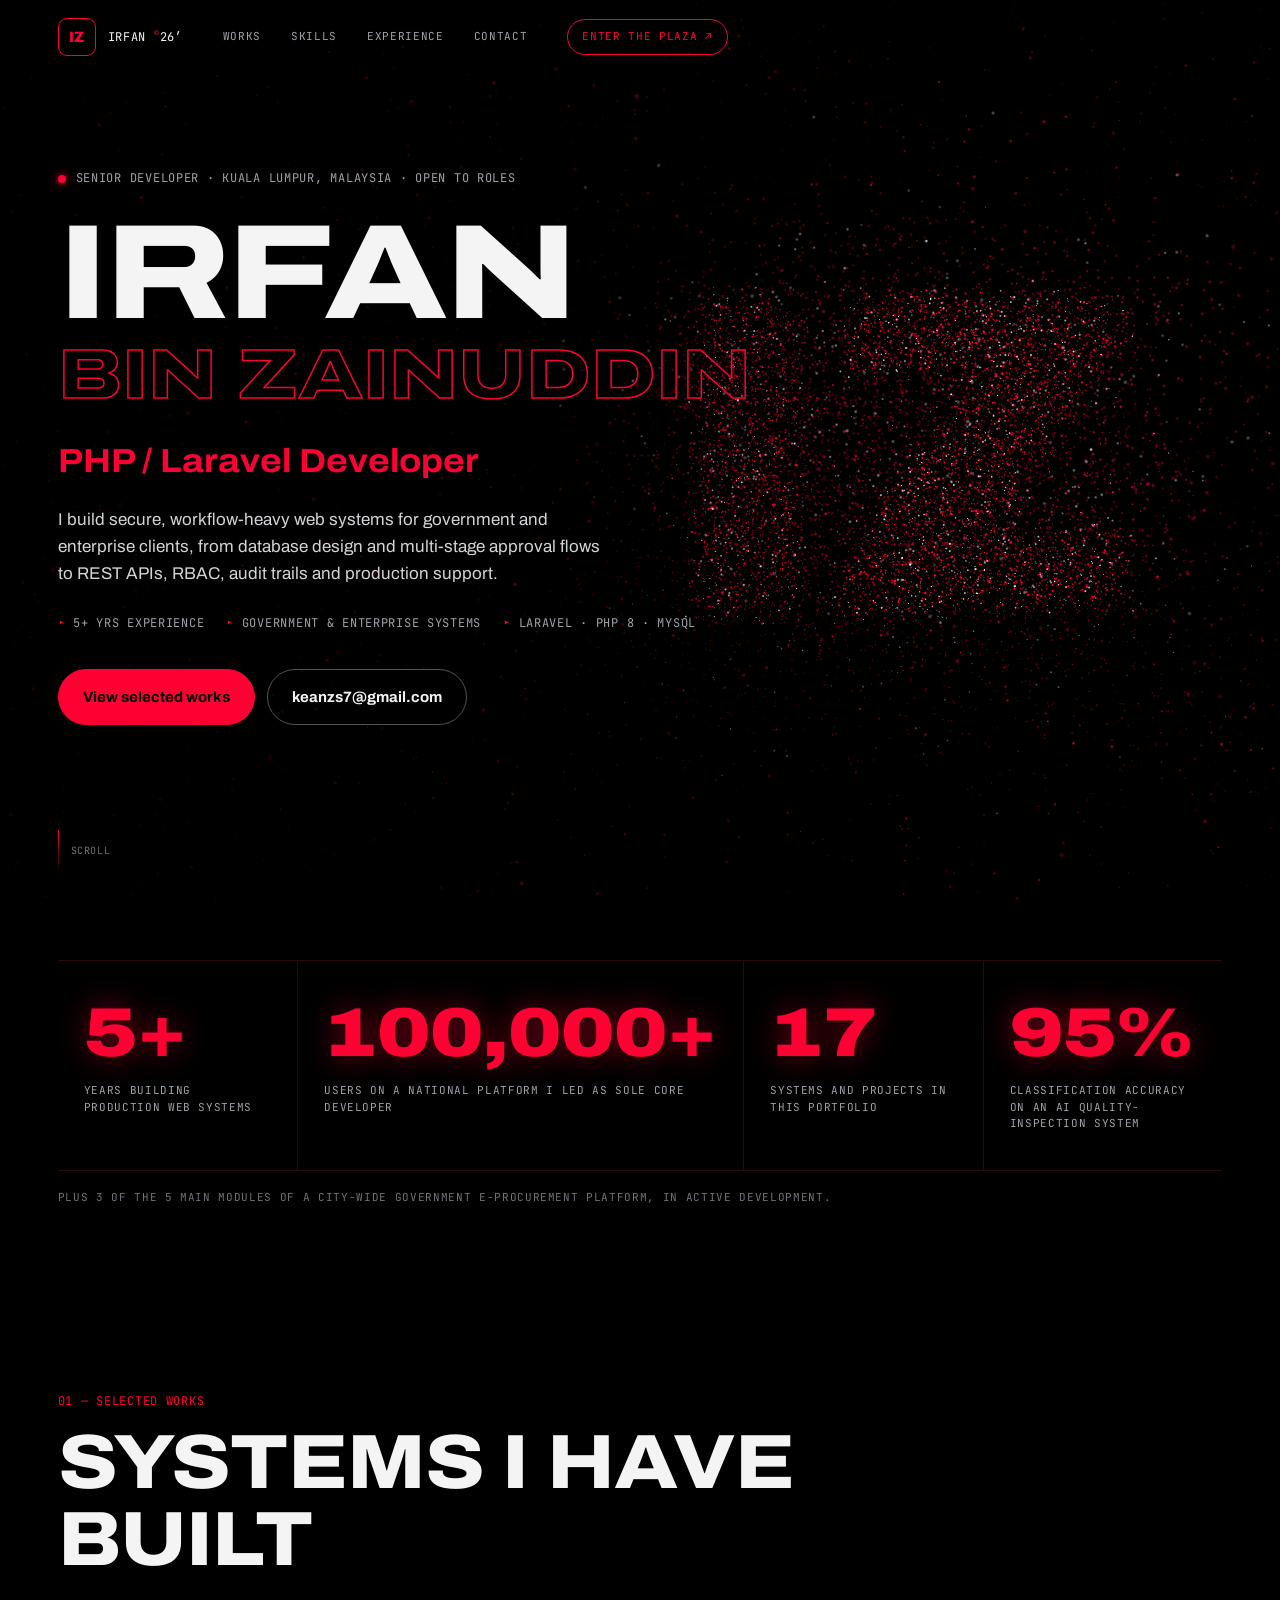
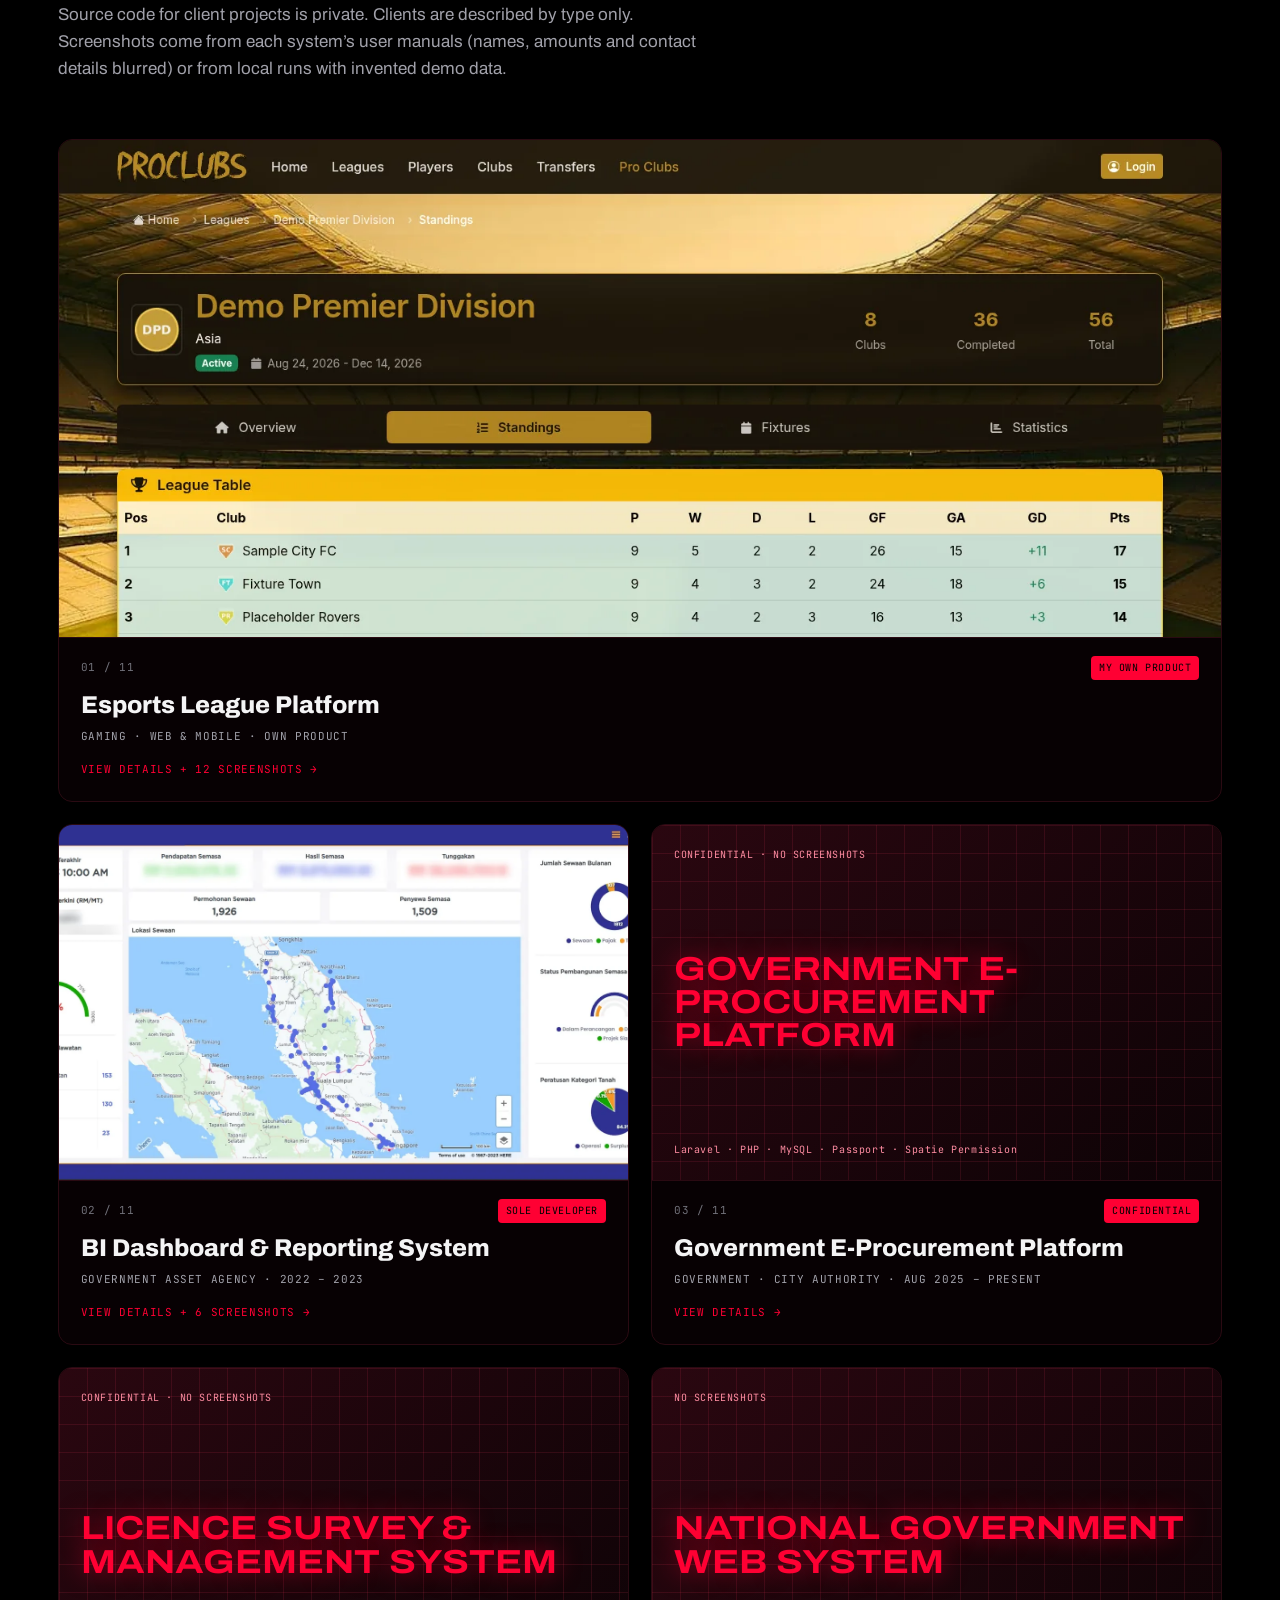
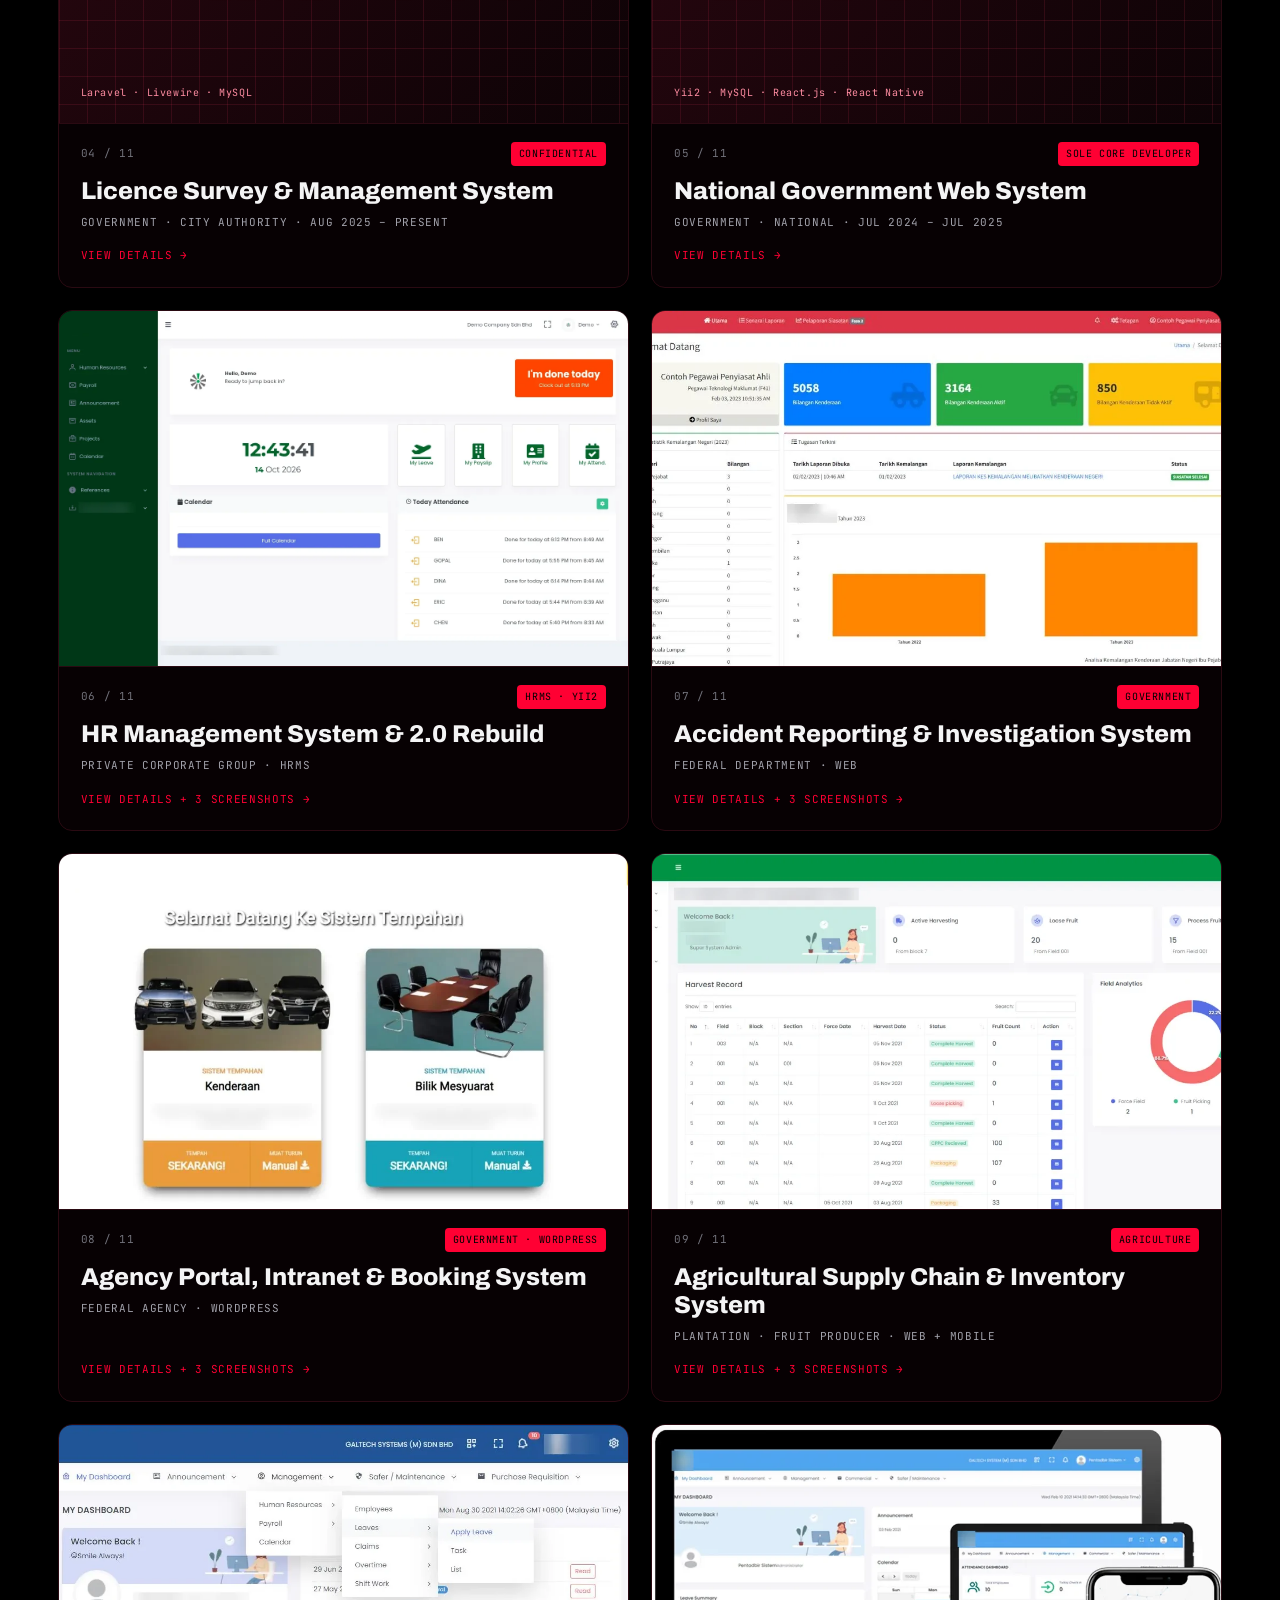
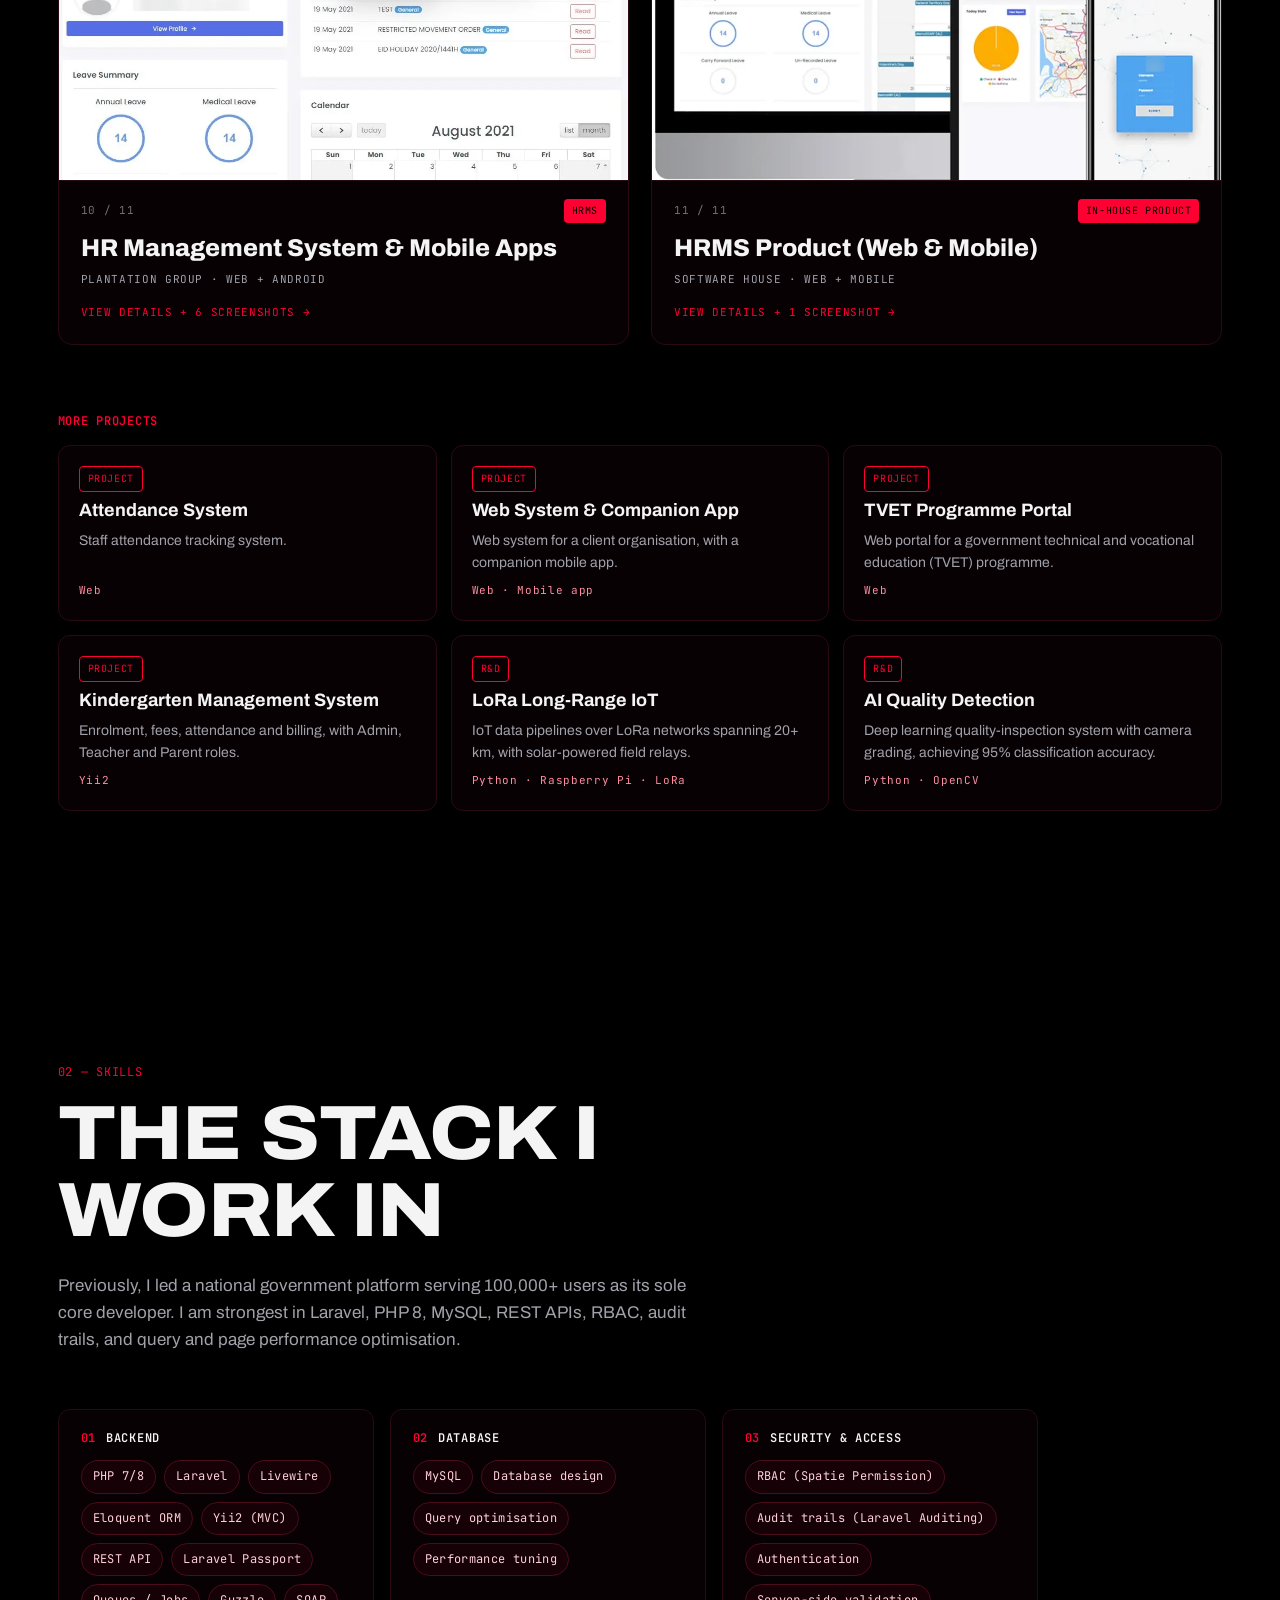
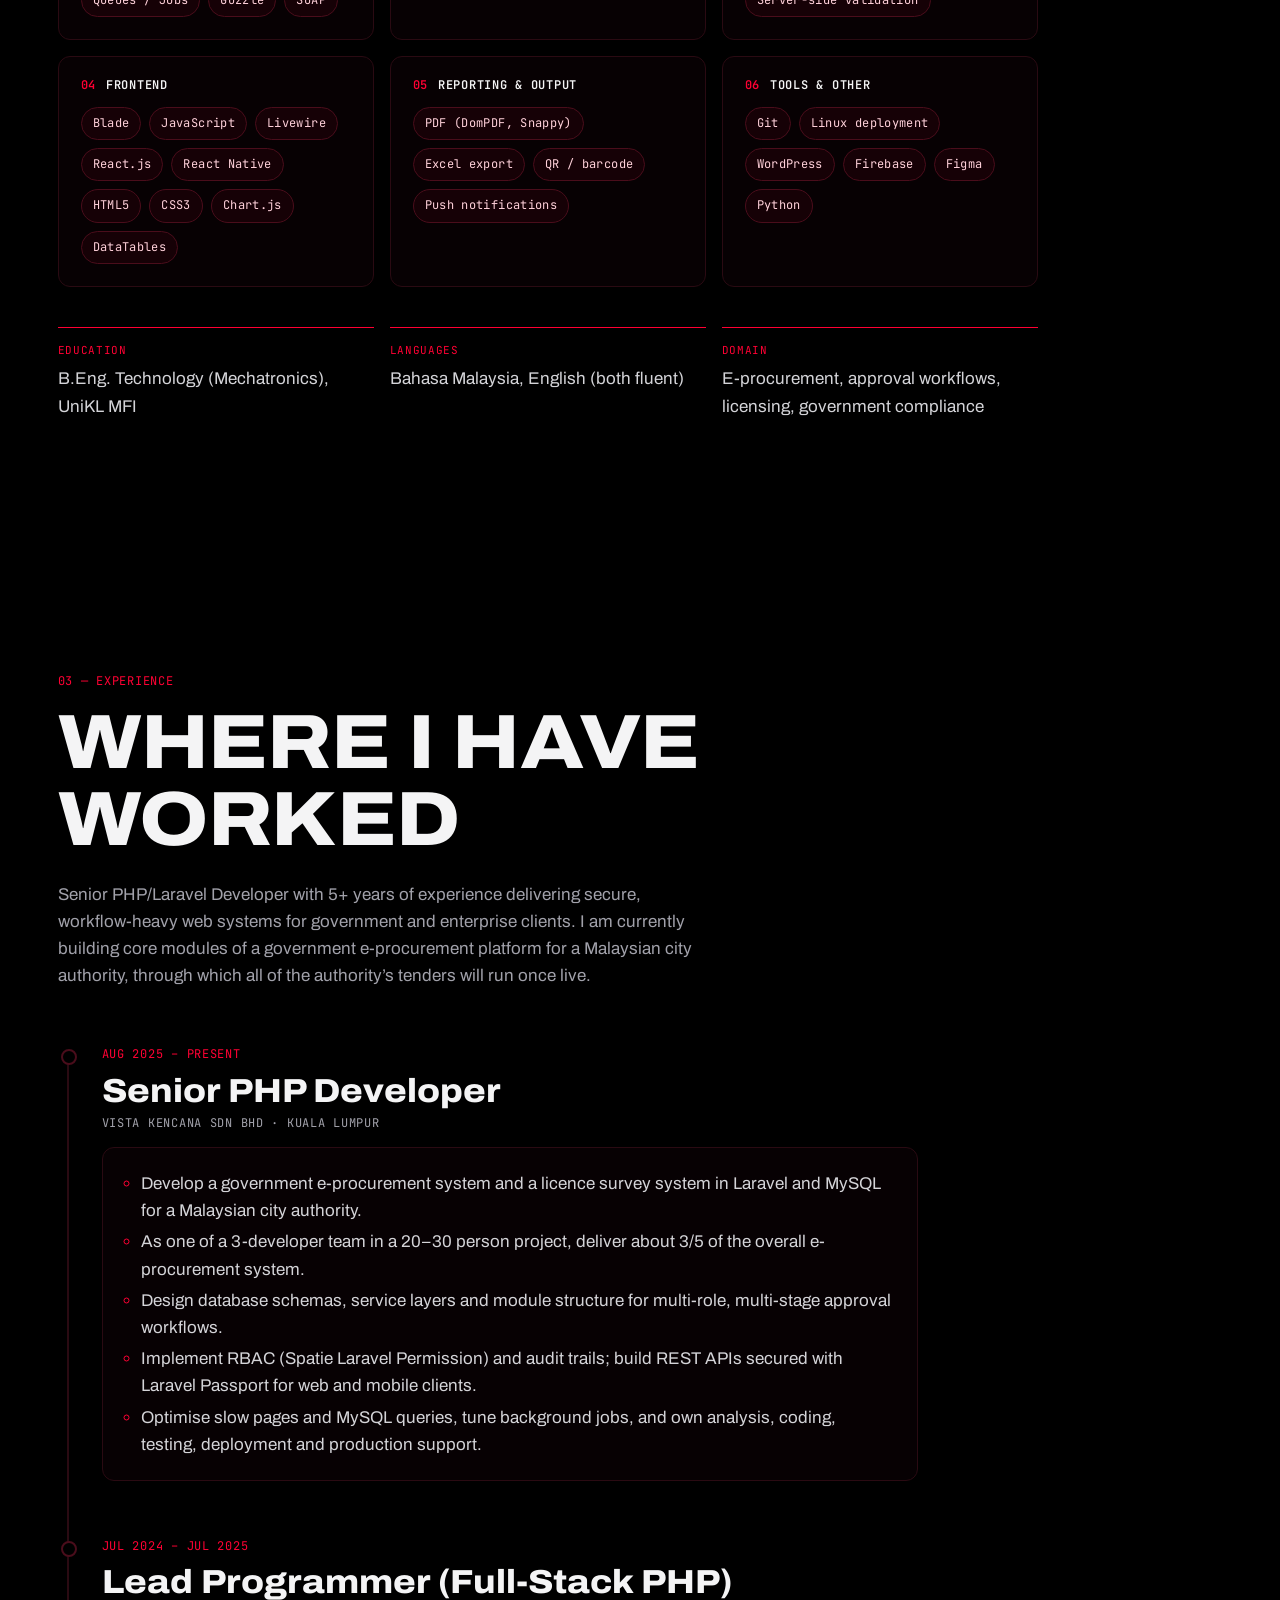
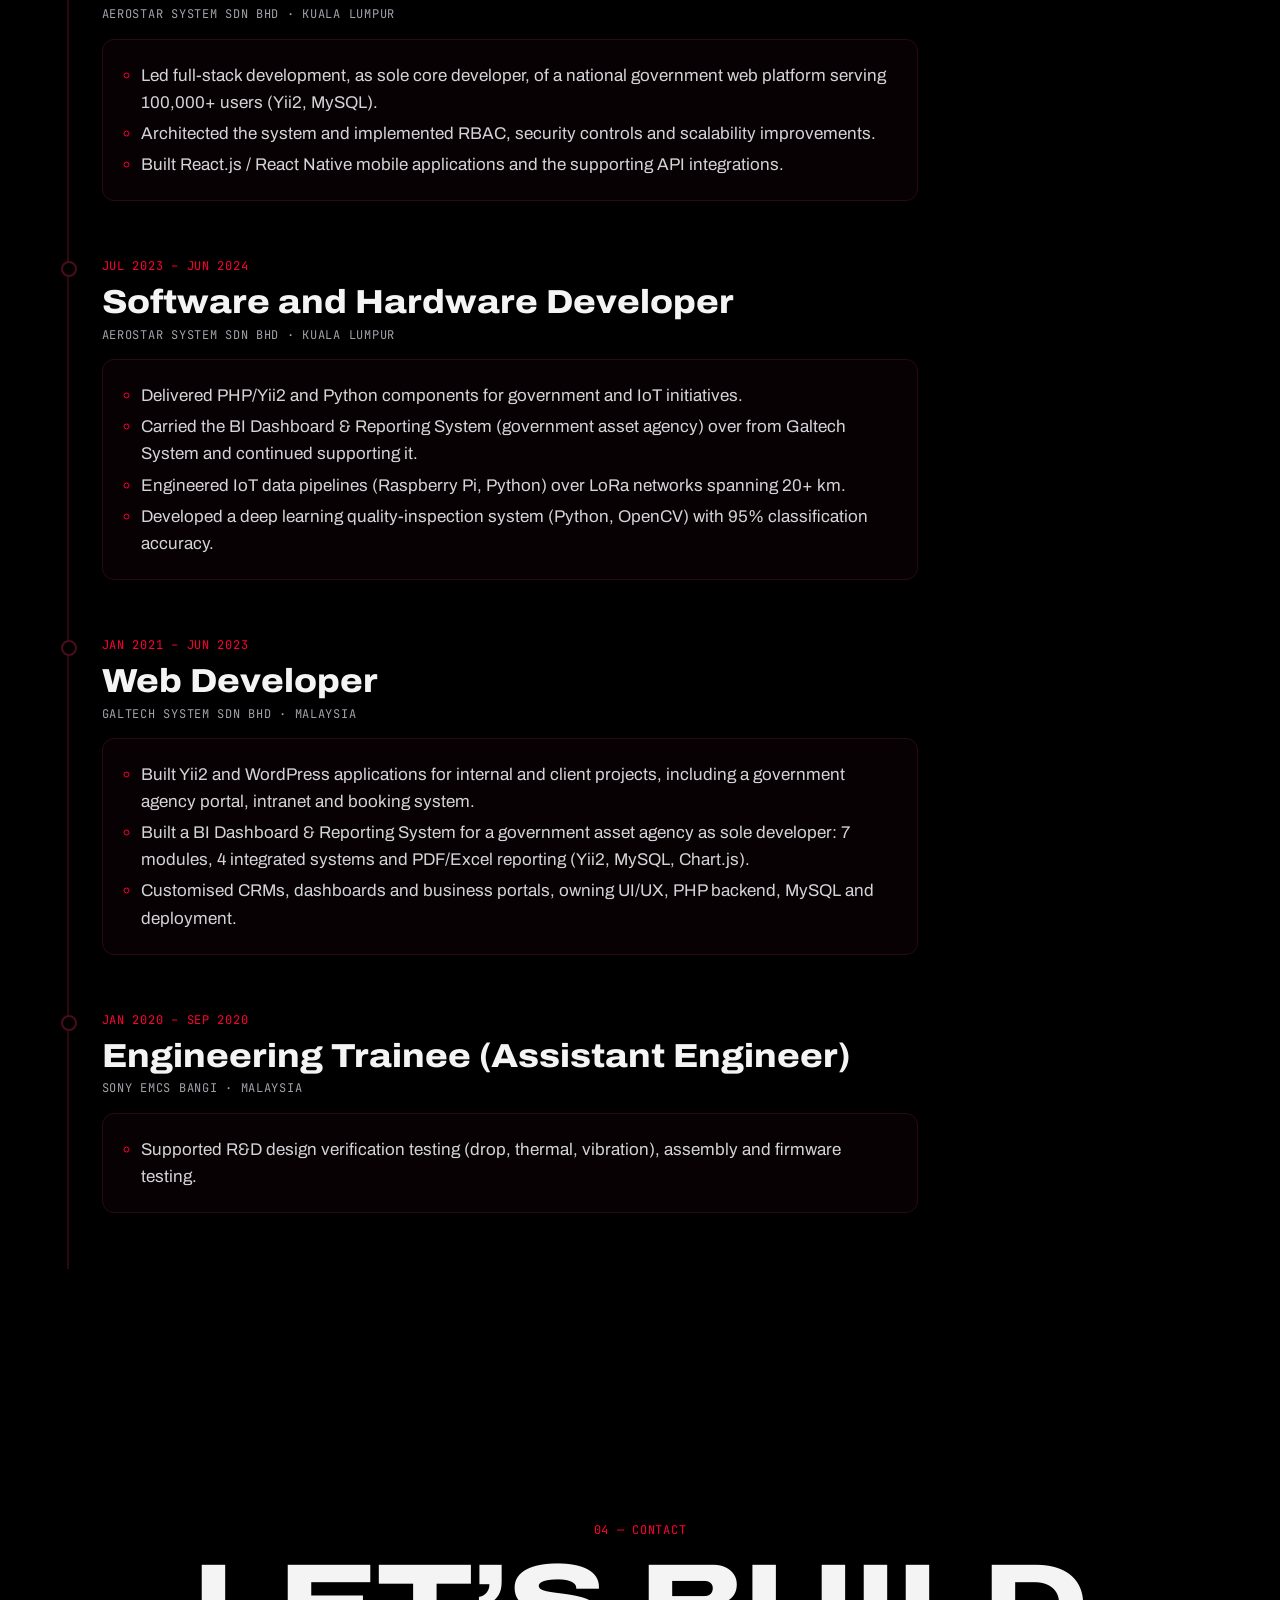
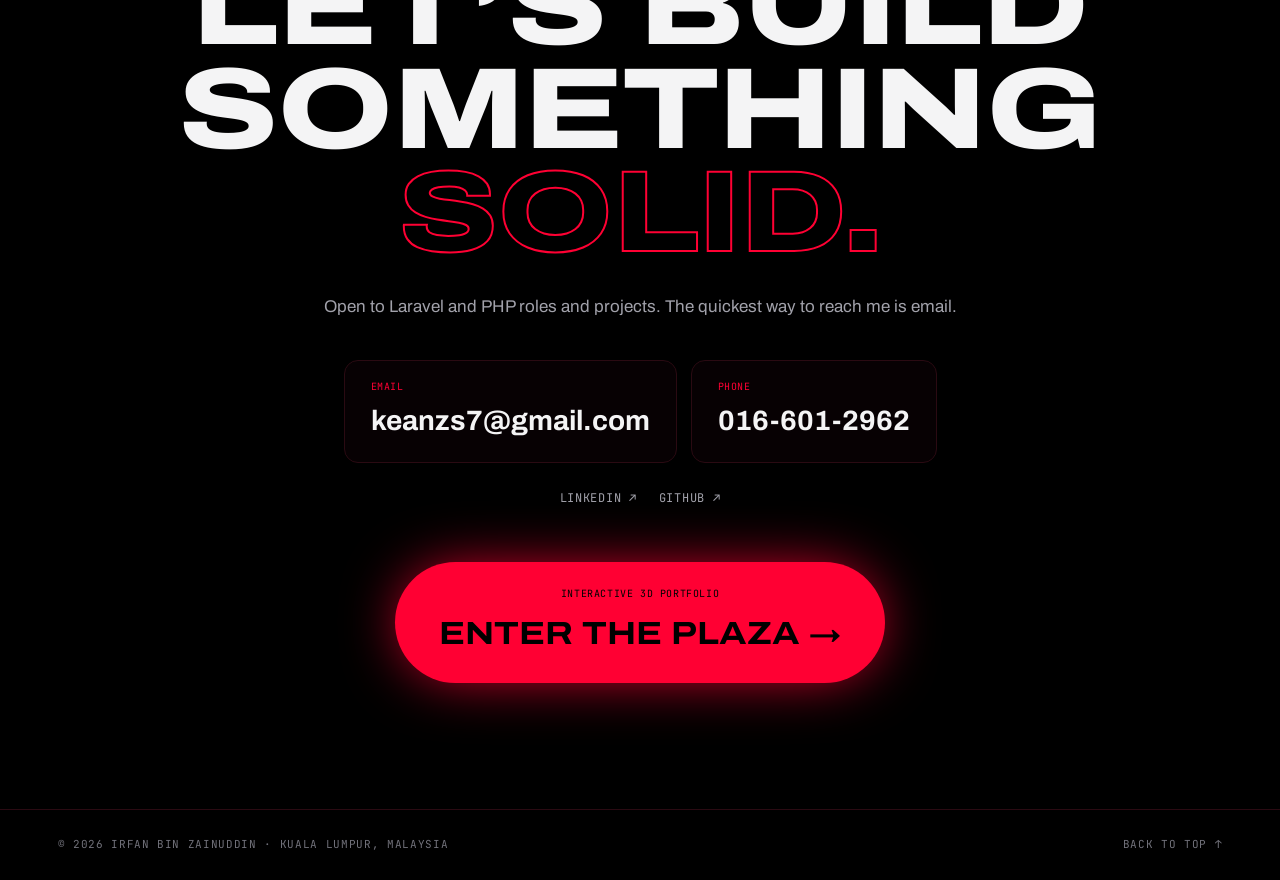
==== commit 1146d928: "Revamp main site: scrolling portfolio with GPU particle-morph background (black + #FF0033)" ====
--- a/index.html
+++ b/index.html
@@ -1,466 +1,321 @@
 <!DOCTYPE html>
 <html lang="en">
 <head>
-  <meta charset="utf-8">
-  <meta name="viewport" content="width=device-width, initial-scale=1">
-  <title>Irfan Zainuddin | Senior PHP / Laravel Developer, Kuala Lumpur</title>
-  <meta name="description" content="Irfan bin Zainuddin, Senior PHP/Laravel Developer in Kuala Lumpur. 5+ years building secure, workflow-heavy web systems for government and enterprise: e-procurement, HRMS, BI dashboards, RBAC and audit trails.">
-  <meta name="author" content="Irfan bin Zainuddin">
-  <link rel="canonical" href="https://rkean.github.io/">
-  <meta property="og:type" content="profile">
-  <meta property="og:url" content="https://rkean.github.io/">
-  <meta property="og:site_name" content="Irfan Zainuddin">
-  <meta property="og:title" content="Irfan bin Zainuddin | Senior PHP / Laravel Developer">
-  <meta property="og:description" content="Laravel, PHP 8, MySQL, REST APIs, RBAC and audit trails for government and enterprise systems. Projects with screenshots.">
-  <meta property="og:image" content="https://rkean.github.io/assets/og-image.png">
-  <meta property="og:image:width" content="1200">
-  <meta property="og:image:height" content="630">
-  <meta property="og:image:alt" content="Portfolio of Irfan bin Zainuddin, Senior PHP / Laravel Developer">
-  <meta name="twitter:card" content="summary_large_image">
-  <meta name="twitter:title" content="Irfan bin Zainuddin | Senior PHP / Laravel Developer">
-  <meta name="twitter:description" content="Laravel, PHP 8, MySQL, REST APIs, RBAC and audit trails for government and enterprise systems.">
-  <meta name="twitter:image" content="https://rkean.github.io/assets/og-image.png">
-  <meta name="theme-color" content="#0f172a">
-  <link rel="icon" href="assets/favicon.svg" type="image/svg+xml">
-  <script type="application/ld+json">{"@context":"https://schema.org","@type":"Person","name":"Irfan bin Zainuddin","jobTitle":"Senior PHP / Laravel Developer","url":"https://rkean.github.io/","email":"mailto:keanzs7@gmail.com","address":{"@type":"PostalAddress","addressLocality":"Kuala Lumpur","addressCountry":"MY"},"alumniOf":"UniKL MFI","knowsAbout":["Laravel","PHP","MySQL","Yii2","REST APIs","RBAC","Livewire","Vue.js"]}</script>
-  <link rel="preconnect" href="https://fonts.googleapis.com">
-  <link rel="preconnect" href="https://fonts.gstatic.com" crossorigin>
-  <link href="https://fonts.googleapis.com/css2?family=Inter:wght@400;500;600;700;800&family=JetBrains+Mono:wght@500&display=swap" rel="stylesheet">
-  <link rel="stylesheet" href="assets/style.css">
+<meta charset="utf-8">
+<meta name="viewport" content="width=device-width, initial-scale=1, viewport-fit=cover">
+<title>Irfan bin Zainuddin | Senior PHP / Laravel Developer, Kuala Lumpur</title>
+<meta name="description" content="Irfan bin Zainuddin, Senior PHP / Laravel Developer in Kuala Lumpur. 5+ years building secure, workflow-heavy web systems for government and enterprise: e-procurement, HRMS, BI dashboards, RBAC and audit trails.">
+<meta name="author" content="Irfan bin Zainuddin">
+<link rel="canonical" href="https://rkean.github.io/">
+<meta property="og:type" content="profile">
+<meta property="og:url" content="https://rkean.github.io/">
+<meta property="og:site_name" content="Irfan bin Zainuddin">
+<meta property="og:title" content="Irfan bin Zainuddin | Senior PHP / Laravel Developer">
+<meta property="og:description" content="Laravel, PHP 8, MySQL, REST APIs, RBAC and audit trails for government and enterprise systems. 17 projects, with screenshots.">
+<meta property="og:image" content="https://rkean.github.io/assets/og-image.png">
+<meta property="og:image:width" content="1200">
+<meta property="og:image:height" content="630">
+<meta property="og:image:alt" content="Portfolio of Irfan bin Zainuddin, Senior PHP / Laravel Developer">
+<meta name="twitter:card" content="summary_large_image">
+<meta name="twitter:title" content="Irfan bin Zainuddin | Senior PHP / Laravel Developer">
+<meta name="twitter:description" content="Laravel, PHP 8, MySQL, REST APIs, RBAC and audit trails for government and enterprise systems.">
+<meta name="twitter:image" content="https://rkean.github.io/assets/og-image.png">
+<meta name="theme-color" content="#000000">
+<meta name="color-scheme" content="dark">
+<link rel="icon" href="assets/favicon.svg" type="image/svg+xml">
+<link rel="preconnect" href="https://fonts.googleapis.com">
+<link rel="preconnect" href="https://fonts.gstatic.com" crossorigin>
+<link href="https://fonts.googleapis.com/css2?family=Archivo:wdth,wght@62..125,400..900&family=JetBrains+Mono:wght@400;600&display=swap" rel="stylesheet">
+<link rel="stylesheet" href="assets/style.css">
+<link rel="modulepreload" href="assets/vendor/three.module.min.js">
+<script type="application/ld+json">{"@context":"https://schema.org","@type":"Person","name":"Irfan bin Zainuddin","jobTitle":"Senior PHP / Laravel Developer","email":"mailto:keanzs7@gmail.com","telephone":"+60166012962","address":{"@type":"PostalAddress","addressLocality":"Kuala Lumpur","addressCountry":"MY"},"url":"https://rkean.github.io/","sameAs":["https://www.linkedin.com/in/irfan-z-2168b1aa/","https://github.com/RKean"],"knowsAbout":["Laravel","PHP","MySQL","REST APIs","RBAC","Audit trails"]}</script>
+<script>document.documentElement.classList.add('js');if(matchMedia('(prefers-reduced-motion: reduce)').matches)document.documentElement.classList.add('rm');</script>
 </head>
 <body>
-  <a class="skip" href="#main">Skip to content</a>
-
-  <header class="nav" id="top">
-    <div class="container nav__inner">
-      <a class="brand" href="#top" aria-label="Home"><span class="brand__mark">IZ</span><span class="brand__name">Irfan Zainuddin</span></a>
-      <button class="nav__toggle" aria-label="Open menu" aria-expanded="false" aria-controls="nav-links"><span></span><span></span><span></span></button>
-      <nav id="nav-links" class="nav__links" aria-label="Primary">
-        <a href="#about">About</a>
-        <a href="#skills">Skills</a>
-        <a href="#projects">Projects</a>
-        <a href="#experience">Experience</a>
-        <a href="#contact" class="btn btn--sm">Contact</a>
-      </nav>
+<a class="skip" href="#main">Skip to content</a>
+<div class="bg" aria-hidden="true"><div class="bg__fallback"></div><canvas id="gl"></canvas><div class="bg__shade"></div></div>
+
+<header class="nav">
+  <a class="brand" href="#top" aria-label="Irfan bin Zainuddin, back to top"><span class="brand__mark">IZ</span><span class="brand__name mono">IRFAN <sup>©</sup>26’</span></a>
+  <nav aria-label="Primary"><ul class="nav__links mono">
+    <li><a href="#works">Works</a></li><li><a href="#skills">Skills</a></li><li><a href="#experience">Experience</a></li><li><a href="#contact">Contact</a></li>
+  </ul></nav>
+  <a class="nav__plaza mono" href="/works/">Enter the plaza ↗</a>
+  <span class="nav__prog" aria-hidden="true"></span>
+</header>
+
+<main id="main">
+  <section class="hero" id="top" data-shape="0" aria-labelledby="hero-name">
+    <p class="eyebrow mono"><span class="dot"></span> Senior developer · Kuala Lumpur, Malaysia · Open to roles</p>
+    <h1 id="hero-name" class="hero__name"><span>Irfan</span> <span>bin Zainuddin</span></h1>
+    <p class="hero__role">PHP / Laravel Developer</p>
+    <p class="hero__intro">I build secure, workflow-heavy web systems for government and enterprise clients, from database design and multi-stage approval flows to REST APIs, RBAC, audit trails and production support.</p>
+    <ul class="hero__facts mono">
+      <li>5+ yrs experience</li><li>Government &amp; enterprise systems</li><li>Laravel · PHP 8 · MySQL</li>
+    </ul>
+    <div class="hero__cta"><a class="btn" href="#works">View selected works</a><a class="btn btn--ghost" href="mailto:keanzs7@gmail.com">keanzs7@gmail.com</a></div>
+    <a class="scroll-hint mono" href="#stats" aria-label="Scroll to stats"><span></span>SCROLL</a>
+  </section>
+
+  <section class="stats" id="stats" data-shape="1" aria-label="Key figures">
+    <ul class="stats__list">
+      <li data-reveal><span class="stat__n" data-count="5" data-suf="+">5+</span><span class="stat__l mono">years building production web systems</span></li>
+      <li data-reveal><span class="stat__n" data-count="100000" data-suf="+">100,000+</span><span class="stat__l mono">users on a national platform I led as sole core developer</span></li>
+      <li data-reveal><span class="stat__n" data-count="17" data-suf="">17</span><span class="stat__l mono">systems and projects in this portfolio</span></li>
+      <li data-reveal><span class="stat__n" data-count="95" data-suf="%">95%</span><span class="stat__l mono">classification accuracy on an AI quality-inspection system</span></li>
+    </ul>
+    <p class="stats__note mono">Plus 3 of the 5 main modules of a city-wide government e-procurement platform, in active development.</p>
+  </section>
+
+  <section class="works" id="works" data-shape="2" aria-labelledby="works-h">
+    <header class="sec-h" data-reveal><p class="mono kicker">01 — Selected works</p><h2 id="works-h">Systems I have built</h2>
+      <p class="sec-h__p">Source code for client projects is private. Clients are described by type only. Screenshots come from each system’s user manuals (names, amounts and contact details blurred) or from local runs with invented demo data.</p></header>
+    <div class="cards">
+      <article class="card" id="work-league-platform" data-reveal>
+        <button type="button" class="card__open" aria-haspopup="dialog" aria-controls="panel" data-slug="league-platform">
+          <span class="card__media"><img src="assets/img/league-standings.webp" alt="League standings with promotion and relegation zones" loading="lazy" decoding="async" width="800" height="500"></span>
+          <span class="card__meta"><span class="mono card__no">01 / 11</span><span class="tag mono">My own product</span></span>
+          <span class="card__title">Esports League Platform</span>
+          <span class="card__sub mono">Gaming · Web &amp; mobile · Own product</span>
+          <span class="card__cta mono">View details + 12 screenshots →</span>
+        </button>
+        <div class="card__detail" hidden>
+          <p class="d-desc">A website for football-game club players to organise, create and join leagues, with a companion mobile app. An earlier version of the platform also existed before the current build.</p>
+          <ul class="d-points"><li>Sign in with Discord via Laravel Socialite</li><li>Authentication with Laravel Sanctum, including bearer tokens for the mobile app</li><li>Roles and permissions with Spatie Laravel Permission</li><li>Syncs club, match and player stats from the game into its own database</li><li>Companion Flutter mobile app (Android / iOS) on the Laravel API</li></ul>
+          <ul class="chips"><li>Laravel 12</li><li>Inertia</li><li>Vue 3</li><li>Tailwind CSS</li><li>Sanctum</li><li>Socialite (Discord)</li><li>Spatie Permission</li><li>Flutter</li></ul>
+          <ul class="gal"><li><button type="button" class="gal__btn" data-src="assets/img/league-standings.webp" data-cap="League standings with promotion and relegation zones" data-k="0"><img src="assets/img/league-standings.webp" alt="League standings with promotion and relegation zones" loading="lazy" decoding="async"></button></li><li><button type="button" class="gal__btn" data-src="assets/img/league-mobile-fixtures.webp" data-cap="Mobile layout: fixtures and results" data-k="1"><img src="assets/img/league-mobile-fixtures.webp" alt="Mobile layout: fixtures and results" loading="lazy" decoding="async"></button></li><li><button type="button" class="gal__btn" data-src="assets/img/league-leagues.webp" data-cap="League list: active, upcoming and completed leagues" data-k="2"><img src="assets/img/league-leagues.webp" alt="League list: active, upcoming and completed leagues" loading="lazy" decoding="async"></button></li><li><button type="button" class="gal__btn" data-src="assets/img/league-league-overview.webp" data-cap="League overview: match day fixtures and league table" data-k="3"><img src="assets/img/league-league-overview.webp" alt="League overview: match day fixtures and league table" loading="lazy" decoding="async"></button></li><li><button type="button" class="gal__btn" data-src="assets/img/league-fixtures.webp" data-cap="Fixtures and results grouped by match day" data-k="4"><img src="assets/img/league-fixtures.webp" alt="Fixtures and results grouped by match day" loading="lazy" decoding="async"></button></li><li><button type="button" class="gal__btn" data-src="assets/img/league-league-stats.webp" data-cap="League statistics: top scorers and assists" data-k="5"><img src="assets/img/league-league-stats.webp" alt="League statistics: top scorers and assists" loading="lazy" decoding="async"></button></li><li><button type="button" class="gal__btn" data-src="assets/img/league-players-hub.webp" data-cap="Players hub: top scorers, assisters and goalkeepers" data-k="6"><img src="assets/img/league-players-hub.webp" alt="Players hub: top scorers, assisters and goalkeepers" loading="lazy" decoding="async"></button></li><li><button type="button" class="gal__btn" data-src="assets/img/league-team-management.webp" data-cap="Club manager tools: squad, roles and lineup builder" data-k="7"><img src="assets/img/league-team-management.webp" alt="Club manager tools: squad, roles and lineup builder" loading="lazy" decoding="async"></button></li><li><button type="button" class="gal__btn" data-src="assets/img/league-club-register.webp" data-cap="Register a club (4-step form)" data-k="8"><img src="assets/img/league-club-register.webp" alt="Register a club (4-step form)" loading="lazy" decoding="async"></button></li><li><button type="button" class="gal__btn" data-src="assets/img/league-pro-clubs.webp" data-cap="Club browser: synced club stats and recent matches" data-k="9"><img src="assets/img/league-pro-clubs.webp" alt="Club browser: synced club stats and recent matches" loading="lazy" decoding="async"></button></li><li><button type="button" class="gal__btn" data-src="assets/img/league-club.webp" data-cap="Synced club page: record, form and team formation" data-k="10"><img src="assets/img/league-club.webp" alt="Synced club page: record, form and team formation" loading="lazy" decoding="async"></button></li><li><button type="button" class="gal__btn" data-src="assets/img/league-login.webp" data-cap="Sign in with email or Discord" data-k="11"><img src="assets/img/league-login.webp" alt="Sign in with email or Discord" loading="lazy" decoding="async"></button></li></ul>
+          <p class="d-note mono">Screenshots: local run with invented leagues, clubs and players.</p>
+        </div>
+      </article>
+      <article class="card" id="work-bi-dashboard" data-reveal>
+        <button type="button" class="card__open" aria-haspopup="dialog" aria-controls="panel" data-slug="bi-dashboard">
+          <span class="card__media"><img src="assets/img/bi-dashboard-main.webp" alt="Main dashboard (Admin / BOD): KPI cards, live commodity price, attendance, rental map" loading="lazy" decoding="async" width="800" height="500"></span>
+          <span class="card__meta"><span class="mono card__no">02 / 11</span><span class="tag mono">Sole developer</span></span>
+          <span class="card__title">BI Dashboard &amp; Reporting System</span>
+          <span class="card__sub mono">Government asset agency · 2022 – 2023</span>
+          <span class="card__cta mono">View details + 6 screenshots →</span>
+        </button>
+        <div class="card__detail" hidden>
+          <p class="d-desc">A web-based business intelligence dashboard and reporting system for a government asset agency in Malaysia that manages land, buildings and rental assets nationwide. Designed and built entirely on my own, then carried over and supported at my next employer.</p>
+          <ul class="d-points"><li>Pulls data from 4 systems: asset and rental management, government financial accounting, GIS and attendance, plus a live commodity price feed from an industry body</li><li>Scheduled cron jobs keep the dashboard data in sync with the source systems</li><li>Reports filter by date, zone, state and constituency, with PDF and Excel export</li><li>3 user roles (Admin, Staff, BOD) with role-based access to modules</li><li>7 modules: Main Dashboard, Commercial, Infra, Land, Development, HR, Reporting</li><li>Passed Factory Acceptance Test (FAT) and live acceptance before handover</li></ul>
+          <ul class="chips"><li>Yii2</li><li>PHP</li><li>MySQL</li><li>Chart.js</li><li>Cron jobs</li><li>System integration</li><li>PDF / Excel export</li></ul>
+          <ul class="gal"><li><button type="button" class="gal__btn" data-src="assets/img/bi-dashboard-main.webp" data-cap="Main dashboard (Admin / BOD): KPI cards, live commodity price, attendance, rental map" data-k="0"><img src="assets/img/bi-dashboard-main.webp" alt="Main dashboard (Admin / BOD): KPI cards, live commodity price, attendance, rental map" loading="lazy" decoding="async"></button></li><li><button type="button" class="gal__btn" data-src="assets/img/bi-dashboard-commercial.webp" data-cap="Commercial: rentals by state, zone and status" data-k="1"><img src="assets/img/bi-dashboard-commercial.webp" alt="Commercial: rentals by state, zone and status" loading="lazy" decoding="async"></button></li><li><button type="button" class="gal__btn" data-src="assets/img/bi-dashboard-assets.webp" data-cap="Infra: building categories and asset register" data-k="2"><img src="assets/img/bi-dashboard-assets.webp" alt="Infra: building categories and asset register" loading="lazy" decoding="async"></button></li><li><button type="button" class="gal__btn" data-src="assets/img/bi-reports-filter-export.webp" data-cap="Reporting: filters with PDF/Excel export" data-k="3"><img src="assets/img/bi-reports-filter-export.webp" alt="Reporting: filters with PDF/Excel export" loading="lazy" decoding="async"></button></li><li><button type="button" class="gal__btn" data-src="assets/img/bi-rental-record.webp" data-cap="Rental record with GIS location" data-k="4"><img src="assets/img/bi-rental-record.webp" alt="Rental record with GIS location" loading="lazy" decoding="async"></button></li><li><button type="button" class="gal__btn" data-src="assets/img/bi-user-roles.webp" data-cap="User management and access control" data-k="5"><img src="assets/img/bi-user-roles.webp" alt="User management and access control" loading="lazy" decoding="async"></button></li></ul>
+          <p class="d-note mono">Screenshots are from the system’s user manuals. Client name, logos, personal data, amounts and account data are blurred or removed.</p>
+        </div>
+      </article>
+      <article class="card card--text" id="work-e-procurement" data-reveal>
+        <button type="button" class="card__open" aria-haspopup="dialog" aria-controls="panel" data-slug="e-procurement">
+          <span class="card__media"><div class="card__txt" aria-hidden="true"><span class="mono">CONFIDENTIAL · NO SCREENSHOTS</span><b>Government E-Procurement Platform</b><span class="mono">Laravel · PHP · MySQL · Passport · Spatie Permission</span></div></span>
+          <span class="card__meta"><span class="mono card__no">03 / 11</span><span class="tag mono">Confidential</span></span>
+          <span class="card__title">Government E-Procurement Platform</span>
+          <span class="card__sub mono">Government · City authority · Aug 2025 – Present</span>
+          <span class="card__cta mono">View details →</span>
+        </button>
+        <div class="card__detail" hidden>
+          <p class="d-desc">An e-procurement platform for a Malaysian city authority, through which all of its tenders will run once live. Covers tendering, contractor and supplier portals, offer documents, tender evaluation, post-award consultant processes and claim workflows.</p>
+          <ul class="d-points"><li>One of a 3-developer team; actively develop 3 of the 5 main modules and personally built more than 50% of them</li><li>Multi-role, multi-stage approval workflows with RBAC and audit trails</li><li>REST APIs secured with Laravel Passport, PDF/Excel reports and dashboards</li></ul>
+          <ul class="chips"><li>Laravel</li><li>PHP</li><li>MySQL</li><li>Passport</li><li>Spatie Permission</li></ul>
+          
+          <p class="d-note mono">Confidential client project · no screenshots.</p>
+        </div>
+      </article>
+      <article class="card card--text" id="work-licence-survey" data-reveal>
+        <button type="button" class="card__open" aria-haspopup="dialog" aria-controls="panel" data-slug="licence-survey">
+          <span class="card__media"><div class="card__txt" aria-hidden="true"><span class="mono">CONFIDENTIAL · NO SCREENSHOTS</span><b>Licence Survey &amp; Management System</b><span class="mono">Laravel · Livewire · MySQL</span></div></span>
+          <span class="card__meta"><span class="mono card__no">04 / 11</span><span class="tag mono">Confidential</span></span>
+          <span class="card__title">Licence Survey &amp; Management System</span>
+          <span class="card__sub mono">Government · City authority · Aug 2025 – Present</span>
+          <span class="card__cta mono">View details →</span>
+        </button>
+        <div class="card__detail" hidden>
+          <p class="d-desc">A licence survey system for a Malaysian city authority, used to monitor premises and billboard licences, records and compliance.</p>
+          <ul class="d-points"><li>Interactive admin listings, forms and workflow screens built with Laravel Livewire</li></ul>
+          <ul class="chips"><li>Laravel</li><li>Livewire</li><li>MySQL</li></ul>
+          
+          <p class="d-note mono">Confidential client project · no screenshots.</p>
+        </div>
+      </article>
+      <article class="card card--text" id="work-national-platform" data-reveal>
+        <button type="button" class="card__open" aria-haspopup="dialog" aria-controls="panel" data-slug="national-platform">
+          <span class="card__media"><div class="card__txt" aria-hidden="true"><span class="mono">NO SCREENSHOTS</span><b>National Government Web System</b><span class="mono">Yii2 · MySQL · React.js · React Native</span></div></span>
+          <span class="card__meta"><span class="mono card__no">05 / 11</span><span class="tag mono">Sole core developer</span></span>
+          <span class="card__title">National Government Web System</span>
+          <span class="card__sub mono">Government · National · Jul 2024 – Jul 2025</span>
+          <span class="card__cta mono">View details →</span>
+        </button>
+        <div class="card__detail" hidden>
+          <p class="d-desc">A public-facing national government platform with 100,000+ users, where I was the sole core developer.</p>
+          <ul class="d-points"><li>Owned architecture, RBAC, security controls and APIs</li><li>Scalability improvements and production optimisation</li><li>React.js / React Native apps and supporting API integrations</li></ul>
+          <ul class="chips"><li>Yii2</li><li>MySQL</li><li>React.js</li><li>React Native</li></ul>
+          
+          <p class="d-note mono">Government project · no screenshots.</p>
+        </div>
+      </article>
+      <article class="card" id="work-hrms-rebuild" data-reveal>
+        <button type="button" class="card__open" aria-haspopup="dialog" aria-controls="panel" data-slug="hrms-rebuild">
+          <span class="card__media"><img src="assets/img/hr-attendance-dashboard.webp" alt="Dashboard with clock-in and today’s attendance" loading="lazy" decoding="async" width="800" height="500"></span>
+          <span class="card__meta"><span class="mono card__no">06 / 11</span><span class="tag mono">HRMS · Yii2</span></span>
+          <span class="card__title">HR Management System &amp; 2.0 Rebuild</span>
+          <span class="card__sub mono">Private corporate group · HRMS</span>
+          <span class="card__cta mono">View details + 3 screenshots →</span>
+        </button>
+        <div class="card__detail" hidden>
+          <p class="d-desc">A human resource management system for a private corporate group, plus a 2.0 rebuild that modernises the original system.</p>
+          <ul class="d-points"><li>Modules include employees, leave, claims, attendance, payroll, announcements, assets and projects</li><li>Dashboard with geolocation clock-in / clock-out and today’s attendance</li><li>Containerised with Docker; automated tests with Codeception</li></ul>
+          <ul class="chips"><li>Yii2</li><li>PHP</li><li>MySQL</li><li>Docker</li><li>Codeception</li></ul>
+          <ul class="gal"><li><button type="button" class="gal__btn" data-src="assets/img/hr-attendance-dashboard.webp" data-cap="Dashboard with clock-in and today’s attendance" data-k="0"><img src="assets/img/hr-attendance-dashboard.webp" alt="Dashboard with clock-in and today’s attendance" loading="lazy" decoding="async"></button></li><li><button type="button" class="gal__btn" data-src="assets/img/hr-leave.webp" data-cap="Leave: weekly and monthly charts, leave list" data-k="1"><img src="assets/img/hr-leave.webp" alt="Leave: weekly and monthly charts, leave list" loading="lazy" decoding="async"></button></li><li><button type="button" class="gal__btn" data-src="assets/img/hr-attendance.webp" data-cap="Attendance records with filters and export" data-k="2"><img src="assets/img/hr-attendance.webp" alt="Attendance records with filters and export" loading="lazy" decoding="async"></button></li></ul>
+          <p class="d-note mono">Local run with invented demo data.</p>
+        </div>
+      </article>
+      <article class="card" id="work-accident-system" data-reveal>
+        <button type="button" class="card__open" aria-haspopup="dialog" aria-controls="panel" data-slug="accident-system">
+          <span class="card__media"><img src="assets/img/accident-dashboard.webp" alt="Dashboard: vehicle counts, accident statistics by state" loading="lazy" decoding="async" width="800" height="500"></span>
+          <span class="card__meta"><span class="mono card__no">07 / 11</span><span class="tag mono">Government</span></span>
+          <span class="card__title">Accident Reporting &amp; Investigation System</span>
+          <span class="card__sub mono">Federal department · Web</span>
+          <span class="card__cta mono">View details + 3 screenshots →</span>
+        </button>
+        <div class="card__detail" hidden>
+          <p class="d-desc">Vehicle accident reporting and investigation system for a federal government department, covering system administration, accident data management and statistical reporting.</p>
+          <ul class="d-points"><li>Department vehicle register and accident reports tracked from new report to completed investigation</li><li>Structured investigation report form with draft and submit</li></ul>
+          <ul class="chips"><li>Web</li><li>Government</li><li>Reporting</li></ul>
+          <ul class="gal"><li><button type="button" class="gal__btn" data-src="assets/img/accident-dashboard.webp" data-cap="Dashboard: vehicle counts, accident statistics by state" data-k="0"><img src="assets/img/accident-dashboard.webp" alt="Dashboard: vehicle counts, accident statistics by state" loading="lazy" decoding="async"></button></li><li><button type="button" class="gal__btn" data-src="assets/img/accident-investigation-report.webp" data-cap="Investigation report form" data-k="1"><img src="assets/img/accident-investigation-report.webp" alt="Investigation report form" loading="lazy" decoding="async"></button></li><li><button type="button" class="gal__btn" data-src="assets/img/accident-vehicle-form.webp" data-cap="Vehicle data form" data-k="2"><img src="assets/img/accident-vehicle-form.webp" alt="Vehicle data form" loading="lazy" decoding="async"></button></li></ul>
+          <p class="d-note mono">From the user manual; agency name, personal data and amounts blurred.</p>
+        </div>
+      </article>
+      <article class="card" id="work-agency-portal" data-reveal>
+        <button type="button" class="card__open" aria-haspopup="dialog" aria-controls="panel" data-slug="agency-portal">
+          <span class="card__media"><img src="assets/img/booking-portal.webp" alt="Booking system: vehicles and meeting rooms" loading="lazy" decoding="async" width="800" height="500"></span>
+          <span class="card__meta"><span class="mono card__no">08 / 11</span><span class="tag mono">Government · WordPress</span></span>
+          <span class="card__title">Agency Portal, Intranet &amp; Booking System</span>
+          <span class="card__sub mono">Federal agency · WordPress</span>
+          <span class="card__cta mono">View details + 3 screenshots →</span>
+        </button>
+        <div class="card__detail" hidden>
+          <p class="d-desc">Official portal and staff intranet for a federal government agency, built on WordPress, with a department calendar and an online facility &amp; vehicle booking system for vehicles and meeting rooms.</p>
+          <ul class="d-points"><li>Official portal and staff intranet</li><li>Department calendar</li><li>Online booking for vehicles and meeting rooms</li></ul>
+          <ul class="chips"><li>WordPress</li><li>Intranet</li><li>Booking</li></ul>
+          <ul class="gal"><li><button type="button" class="gal__btn" data-src="assets/img/booking-portal.webp" data-cap="Booking system: vehicles and meeting rooms" data-k="0"><img src="assets/img/booking-portal.webp" alt="Booking system: vehicles and meeting rooms" loading="lazy" decoding="async"></button></li><li><button type="button" class="gal__btn" data-src="assets/img/booking-vehicle.webp" data-cap="Vehicle booking with availability calendar" data-k="1"><img src="assets/img/booking-vehicle.webp" alt="Vehicle booking with availability calendar" loading="lazy" decoding="async"></button></li><li><button type="button" class="gal__btn" data-src="assets/img/intranet-calendar.webp" data-cap="Intranet department calendar" data-k="2"><img src="assets/img/intranet-calendar.webp" alt="Intranet department calendar" loading="lazy" decoding="async"></button></li></ul>
+          <p class="d-note mono">From the user manuals; agency name and logos removed.</p>
+        </div>
+      </article>
+      <article class="card" id="work-agri-supply" data-reveal>
+        <button type="button" class="card__open" aria-haspopup="dialog" aria-controls="panel" data-slug="agri-supply">
+          <span class="card__media"><img src="assets/img/agri-web-dashboard.webp" alt="Web dashboard: harvest records and field analytics" loading="lazy" decoding="async" width="800" height="500"></span>
+          <span class="card__meta"><span class="mono card__no">09 / 11</span><span class="tag mono">Agriculture</span></span>
+          <span class="card__title">Agricultural Supply Chain &amp; Inventory System</span>
+          <span class="card__sub mono">Plantation · Fruit producer · Web + mobile</span>
+          <span class="card__cta mono">View details + 3 screenshots →</span>
+        </button>
+        <div class="card__detail" hidden>
+          <p class="d-desc">Plantation and estate system for a fruit producer in Malaysia, with a mobile app. Modules for harvesting, inventory, supply chain and sales orders, plus QR codes for fields, blocks and storage.</p>
+          <ul class="d-points"><li>Harvesting, inventory, supply chain and sales order modules</li><li>QR codes for fields, blocks and storage</li><li>Companion mobile app</li></ul>
+          <ul class="chips"><li>Web</li><li>Mobile app</li><li>QR code</li></ul>
+          <ul class="gal"><li><button type="button" class="gal__btn" data-src="assets/img/agri-web-dashboard.webp" data-cap="Web dashboard: harvest records and field analytics" data-k="0"><img src="assets/img/agri-web-dashboard.webp" alt="Web dashboard: harvest records and field analytics" loading="lazy" decoding="async"></button></li><li><button type="button" class="gal__btn" data-src="assets/img/agri-mobile-home.webp" data-cap="Mobile app home" data-k="1"><img src="assets/img/agri-mobile-home.webp" alt="Mobile app home" loading="lazy" decoding="async"></button></li><li><button type="button" class="gal__btn" data-src="assets/img/agri-product-catalog.webp" data-cap="Mobile app product catalogue" data-k="2"><img src="assets/img/agri-product-catalog.webp" alt="Mobile app product catalogue" loading="lazy" decoding="async"></button></li></ul>
+          <p class="d-note mono">From the user manual; personal data and amounts blurred.</p>
+        </div>
+      </article>
+      <article class="card" id="work-hrms-mobile" data-reveal>
+        <button type="button" class="card__open" aria-haspopup="dialog" aria-controls="panel" data-slug="hrms-mobile">
+          <span class="card__media"><img src="assets/img/hrms-dashboard.webp" alt="Web dashboard and management menu" loading="lazy" decoding="async" width="800" height="500"></span>
+          <span class="card__meta"><span class="mono card__no">10 / 11</span><span class="tag mono">HRMS</span></span>
+          <span class="card__title">HR Management System &amp; Mobile Apps</span>
+          <span class="card__sub mono">Plantation group · Web + Android</span>
+          <span class="card__cta mono">View details + 6 screenshots →</span>
+        </button>
+        <div class="card__detail" hidden>
+          <p class="d-desc">HR management system for a plantation group, with Android apps for staff. Covers employees, announcements, leave, claims, attendance and shift work on the web, plus leave and attendance in the mobile apps.</p>
+          <ul class="d-points"><li>Leave apply, check and approve flow with statuses (pending, checked, approved, rejected, cancelled)</li><li>Claim applications with check and approval dates</li><li>Mobile clock-in / clock-out and leave application</li></ul>
+          <ul class="chips"><li>Web</li><li>Android app</li><li>HR workflows</li></ul>
+          <ul class="gal"><li><button type="button" class="gal__btn" data-src="assets/img/hrms-dashboard.webp" data-cap="Web dashboard and management menu" data-k="0"><img src="assets/img/hrms-dashboard.webp" alt="Web dashboard and management menu" loading="lazy" decoding="async"></button></li><li><button type="button" class="gal__btn" data-src="assets/img/hrms-leave-list.webp" data-cap="Leave list with approval status" data-k="1"><img src="assets/img/hrms-leave-list.webp" alt="Leave list with approval status" loading="lazy" decoding="async"></button></li><li><button type="button" class="gal__btn" data-src="assets/img/hrms-claims.webp" data-cap="Claim applications" data-k="2"><img src="assets/img/hrms-claims.webp" alt="Claim applications" loading="lazy" decoding="async"></button></li><li><button type="button" class="gal__btn" data-src="assets/img/hrms-leave-app.webp" data-cap="Leave mobile app: leave summary" data-k="3"><img src="assets/img/hrms-leave-app.webp" alt="Leave mobile app: leave summary" loading="lazy" decoding="async"></button></li><li><button type="button" class="gal__btn" data-src="assets/img/hrms-leave-app-apply.webp" data-cap="Leave mobile app: apply leave" data-k="4"><img src="assets/img/hrms-leave-app-apply.webp" alt="Leave mobile app: apply leave" loading="lazy" decoding="async"></button></li><li><button type="button" class="gal__btn" data-src="assets/img/hrms-attendance-app.webp" data-cap="Attendance mobile app: clock in" data-k="5"><img src="assets/img/hrms-attendance-app.webp" alt="Attendance mobile app: clock in" loading="lazy" decoding="async"></button></li></ul>
+          <p class="d-note mono">From the user manual; client name, logo, personal data and amounts blurred.</p>
+        </div>
+      </article>
+      <article class="card" id="work-hrms-product" data-reveal>
+        <button type="button" class="card__open" aria-haspopup="dialog" aria-controls="panel" data-slug="hrms-product">
+          <span class="card__media"><img src="assets/img/hrms-product-devices.webp" alt="HRMS product on desktop, tablet and phone" loading="lazy" decoding="async" width="800" height="500"></span>
+          <span class="card__meta"><span class="mono card__no">11 / 11</span><span class="tag mono">In-house product</span></span>
+          <span class="card__title">HRMS Product (Web &amp; Mobile)</span>
+          <span class="card__sub mono">Software house · Web + mobile</span>
+          <span class="card__cta mono">View details + 1 screenshot →</span>
+        </button>
+        <div class="card__detail" hidden>
+          <p class="d-desc">An in-house HR management product covering HR functions such as employee records, payroll and performance in one package, on web and mobile.</p>
+          <ul class="d-points"><li>Employee records, payroll and performance in one package</li><li>Web and mobile</li></ul>
+          <ul class="chips"><li>Web</li><li>Mobile app</li><li>HRMS</li></ul>
+          <ul class="gal"><li><button type="button" class="gal__btn" data-src="assets/img/hrms-product-devices.webp" data-cap="HRMS product on desktop, tablet and phone" data-k="0"><img src="assets/img/hrms-product-devices.webp" alt="HRMS product on desktop, tablet and phone" loading="lazy" decoding="async"></button></li></ul>
+          <p class="d-note mono">From the product brochure; product logo blurred.</p>
+        </div>
+      </article>
     </div>
-  </header>
-
-  <main id="main">
-    <!-- HERO -->
-    <section class="hero">
-      <div class="container hero__inner">
-        <div class="hero__text">
-          <p class="eyebrow"><span class="dot"></span> Kuala Lumpur, Malaysia</p>
-          <h1>Irfan bin Zainuddin</h1>
-          <p class="hero__role">Senior PHP / Laravel Developer</p>
-          <p class="hero__lead">I build secure, workflow-heavy web systems for government and enterprise clients, from database design and multi-stage approval flows to REST APIs, RBAC, audit trails and production support.</p>
-          <div class="hero__cta">
-            <a href="#projects" class="btn">View projects</a>
-            <a href="mailto:keanzs7@gmail.com" class="btn btn--ghost">keanzs7@gmail.com</a>
-          </div>
-          <ul class="hero__links">
-            <li><a href="#" data-placeholder="linkedin" aria-label="LinkedIn (link coming soon)">LinkedIn</a></li>
-            <li><a href="#" data-placeholder="github" aria-label="GitHub (link coming soon)">GitHub</a></li>
-            <li><a href="tel:+60166012962">016-601-2962</a></li>
-          </ul>
-        </div>
-        <div class="hero__card" aria-hidden="true">
-          <div class="code">
-            <div class="code__bar"><i></i><i></i><i></i><span>Developer.php</span></div>
-<pre><code><span class="k">final class</span> <span class="t">Irfan</span> <span class="k">extends</span> <span class="t">Developer</span>
-{
-    <span class="k">public</span> <span class="v">$role</span>  = <span class="s">'Senior PHP / Laravel'</span>;
-    <span class="k">public</span> <span class="v">$base</span>  = <span class="s">'Kuala Lumpur'</span>;
-    <span class="k">public</span> <span class="v">$years</span> = <span class="s">'5+'</span>;
-
-    <span class="k">public function</span> <span class="f">stack</span>(): <span class="t">array</span>
-    {
-        <span class="k">return</span> [<span class="s">'Laravel'</span>, <span class="s">'PHP 8'</span>, <span class="s">'MySQL'</span>,
-                <span class="s">'Livewire'</span>, <span class="s">'Yii2'</span>, <span class="s">'Vue'</span>];
-    }
-}</code></pre>
-          </div>
-        </div>
-      </div>
-      <div class="container stats">
-        <div class="stat"><strong>5+</strong><span>years of experience</span></div>
-        <div class="stat"><strong>100,000+</strong><span>users on a national platform I led as sole developer</span></div>
-        <div class="stat"><strong>3 of 5</strong><span>main e-procurement modules actively developed</span></div>
-        <div class="stat"><strong>95%</strong><span>accuracy on an AI quality-inspection system</span></div>
-      </div>
-    </section>
-
-    <!-- ABOUT -->
-    <section id="about" class="section">
-      <div class="container about">
-        <div>
-          <p class="kicker">About</p>
-          <h2>End-to-end ownership, from architecture to production.</h2>
-        </div>
-        <div class="about__body">
-          <p>Senior PHP/Laravel Developer with 5+ years of experience delivering secure, workflow-heavy web systems for government and enterprise clients. I am currently building core modules of a government e-procurement platform for a Malaysian city authority, through which all of the authority's tenders will run once live.</p>
-          <p>Previously, I led a national government platform serving 100,000+ users as its sole core developer. I am strongest in Laravel, PHP 8, MySQL, REST APIs, RBAC, audit trails, and query and page performance optimisation.</p>
-          <ul class="facts">
-            <li><span>Education</span>B.Eng. Technology (Mechatronics), UniKL MFI</li>
-            <li><span>Languages</span>Bahasa Malaysia, English (both fluent)</li>
-            <li><span>Domain</span>E-procurement, approval workflows, licensing, government compliance</li>
-          </ul>
-        </div>
-      </div>
-    </section>
-
-    <!-- SKILLS -->
-    <section id="skills" class="section section--alt">
-      <div class="container">
-        <p class="kicker">Skills</p>
-        <h2>Tools I work with</h2>
-        <div class="skills">
-          <article class="skill">
-            <h3>Backend</h3>
-            <ul class="tags"><li>PHP 7/8</li><li>Laravel</li><li>Livewire</li><li>Eloquent ORM</li><li>Yii2 (MVC)</li><li>REST API</li><li>Laravel Passport</li><li>Queues / Jobs</li><li>Guzzle</li><li>SOAP</li></ul>
-          </article>
-          <article class="skill">
-            <h3>Database</h3>
-            <ul class="tags"><li>MySQL</li><li>Database design</li><li>Query optimisation</li><li>Performance tuning</li></ul>
-          </article>
-          <article class="skill">
-            <h3>Security &amp; Access</h3>
-            <ul class="tags"><li>RBAC (Spatie Permission)</li><li>Audit trails (Laravel Auditing)</li><li>Authentication</li><li>Server-side validation</li></ul>
-          </article>
-          <article class="skill">
-            <h3>Frontend</h3>
-            <ul class="tags"><li>Blade</li><li>JavaScript</li><li>Livewire</li><li>React.js</li><li>React Native</li><li>HTML5</li><li>CSS3</li><li>Chart.js</li><li>DataTables</li></ul>
-          </article>
-          <article class="skill">
-            <h3>Reporting &amp; Output</h3>
-            <ul class="tags"><li>PDF (DomPDF, Snappy)</li><li>Excel export</li><li>QR / barcode</li><li>Push notifications</li></ul>
-          </article>
-          <article class="skill">
-            <h3>Tools &amp; Other</h3>
-            <ul class="tags"><li>Git</li><li>Linux deployment</li><li>WordPress</li><li>Firebase</li><li>Figma</li><li>Python</li></ul>
-          </article>
-        </div>
-      </div>
-    </section>
-
-    <!-- PROJECTS -->
-    <section id="projects" class="section">
-      <div class="container">
-        <p class="kicker">Projects</p>
-        <h2>Selected work</h2>
-        <p class="section__note">Source code for client projects is private. Screenshots come from each system&rsquo;s user manuals (names, amounts and contact details blurred) or from local runs with invented demo data. Click any screenshot to enlarge.</p>
-
-        <!-- Featured -->
-        <article class="featured">
-          <div class="featured__body">
-            <p class="badge">Featured &middot; My own product</p>
-            <h3>EAFC Pro Clubs League</h3>
-            <p>A website for EA FC (formerly FIFA) Pro Clubs players to organise, create and join leagues, with a companion mobile app. An earlier version of the platform also existed before the current build.</p>
-            <ul class="list">
-              <li>Sign in with Discord via Laravel Socialite</li>
-              <li>Authentication with Laravel Sanctum, including bearer tokens for the mobile app</li>
-              <li>Roles and permissions with Spatie Laravel Permission</li>
-              <li>Syncs EA FC Pro Clubs club, match and player stats into its own database</li>
-              <li>Companion Flutter mobile app (Android / iOS) on the Laravel API</li>
-            </ul>
-            <ul class="tags tags--light"><li>Laravel 12</li><li>Inertia</li><li>Vue 3</li><li>Tailwind CSS</li><li>Sanctum</li><li>Socialite (Discord)</li><li>Spatie Permission</li><li>Flutter</li></ul>
-            <p class="project__note eafc__note">Screenshots: local run with invented leagues, clubs and players. Click to enlarge.</p>
-          </div>
-          <div class="featured__media featured__media--real">
-            <a class="frame frame--web" href="assets/img/eafc-standings.webp" data-lightbox="eafc" data-caption="League standings with promotion and relegation zones (local run, demo data)"><img src="assets/img/eafc-standings.webp" alt="EAFC Pro Clubs League standings table with promotion and relegation zones" width="1440" height="900" loading="lazy" decoding="async"></a>
-            <a class="frame frame--phone" href="assets/img/eafc-mobile-fixtures.webp" data-lightbox="eafc" data-caption="Mobile layout: fixtures and results (local run, demo data)"><img src="assets/img/eafc-mobile-fixtures.webp" alt="EAFC Pro Clubs League fixtures on a phone-sized screen" width="390" height="844" loading="lazy" decoding="async"></a>
-          </div>
-          <div class="eafc-gallery">
-            <figure><a href="assets/img/eafc-leagues.webp" data-lightbox="eafc" data-caption="League list: active, upcoming and completed leagues (local run, demo data)"><img src="assets/img/eafc-leagues.webp" alt="EAFC Pro Clubs League list with active and upcoming league cards" width="1440" height="900" loading="lazy" decoding="async"></a><figcaption>League list: active, upcoming and completed leagues</figcaption></figure>
-            <figure><a href="assets/img/eafc-league-overview.webp" data-lightbox="eafc" data-caption="League overview: match day fixtures and league table (local run, demo data)"><img src="assets/img/eafc-league-overview.webp" alt="League overview page with upcoming match cards" width="1440" height="900" loading="lazy" decoding="async"></a><figcaption>League overview: match day fixtures and league table</figcaption></figure>
-            <figure><a href="assets/img/eafc-fixtures.webp" data-lightbox="eafc" data-caption="Fixtures and results grouped by match day (local run, demo data)"><img src="assets/img/eafc-fixtures.webp" alt="League fixtures page with completed match scores" width="1440" height="900" loading="lazy" decoding="async"></a><figcaption>Fixtures and results grouped by match day</figcaption></figure>
-            <figure><a href="assets/img/eafc-league-stats.webp" data-lightbox="eafc" data-caption="League statistics: top scorers and assists (local run, demo data)"><img src="assets/img/eafc-league-stats.webp" alt="League statistics page with top scorers and top assists tables" width="1440" height="900" loading="lazy" decoding="async"></a><figcaption>League statistics: top scorers and assists</figcaption></figure>
-            <figure><a href="assets/img/eafc-players-hub.webp" data-lightbox="eafc" data-caption="Players hub: top scorers, assisters and goalkeepers (local run, demo data)"><img src="assets/img/eafc-players-hub.webp" alt="Players hub with player counts and leaderboards" width="1440" height="900" loading="lazy" decoding="async"></a><figcaption>Players hub: top scorers, assisters and goalkeepers</figcaption></figure>
-            <figure><a href="assets/img/eafc-team-management.webp" data-lightbox="eafc" data-caption="Club manager tools: squad, roles and lineup builder (local run, demo data)"><img src="assets/img/eafc-team-management.webp" alt="Team management page with formation pitch and squad roster" width="1440" height="900" loading="lazy" decoding="async"></a><figcaption>Club manager tools: squad, roles and lineup builder</figcaption></figure>
-            <figure><a href="assets/img/eafc-club-register.webp" data-lightbox="eafc" data-caption="Register a club: link an EA Pro Clubs team (4-step form) (local run, demo data)"><img src="assets/img/eafc-club-register.webp" alt="Club registration form step 1, search EA Pro Clubs team" width="1440" height="900" loading="lazy" decoding="async"></a><figcaption>Register a club: link an EA Pro Clubs team (4-step form)</figcaption></figure>
-            <figure><a href="assets/img/eafc-pro-clubs.webp" data-lightbox="eafc" data-caption="Pro Clubs browser: synced club stats and recent matches (local run, demo data)"><img src="assets/img/eafc-pro-clubs.webp" alt="Pro Clubs browser with club statistics table" width="1440" height="900" loading="lazy" decoding="async"></a><figcaption>Pro Clubs browser: synced club stats and recent matches</figcaption></figure>
-            <figure><a href="assets/img/eafc-club.webp" data-lightbox="eafc" data-caption="Synced club page: record, form and team formation (local run, demo data)"><img src="assets/img/eafc-club.webp" alt="Club page with wins, draws, losses, form and team formation" width="1440" height="900" loading="lazy" decoding="async"></a><figcaption>Synced club page: record, form and team formation</figcaption></figure>
-            <figure><a href="assets/img/eafc-login.webp" data-lightbox="eafc" data-caption="Sign in with email or Discord (local run, demo data)"><img src="assets/img/eafc-login.webp" alt="Sign-in page with email login and Continue with Discord button" width="1440" height="900" loading="lazy" decoding="async"></a><figcaption>Sign in with email or Discord</figcaption></figure>
-          </div>
-        </article>
-
-        <!-- Featured: BI dashboard -->
-        <article class="featured featured--case" id="bi-dashboard">
-          <div class="case__head">
-            <div>
-              <p class="badge">Featured &middot; Sole developer</p>
-              <h3>BI Dashboard &amp; Reporting System</h3>
-              <p class="case__meta">Government asset agency &middot; Galtech System &rarr; Aerostar System &middot; 2022 – 2023</p>
-              <p>A web-based business intelligence dashboard and reporting system for a government asset agency in Malaysia that manages land, buildings and rental assets nationwide. I designed and built the whole system on my own at Galtech System; the project moved with me to Aerostar System, where I continued to support it.</p>
-              <ul class="list">
-                <li>Pulls data from 4 systems: the asset and rental management system, the government financial accounting system, GIS and attendance, plus a live commodity price feed from an industry body</li>
-                <li>Scheduled cron jobs keep the dashboard data in sync with the source systems</li>
-                <li>Reports filter by date, zone, state and constituency, with PDF and Excel export</li>
-                <li>3 user roles (Admin, Staff, BOD) with role-based access to modules</li>
-                <li>Passed Factory Acceptance Test (FAT) and live acceptance before handover</li>
-              </ul>
-              <ul class="tags tags--light"><li>Yii2</li><li>PHP</li><li>MySQL</li><li>Chart.js</li><li>Cron jobs</li><li>System integration</li><li>PDF / Excel export</li></ul>
-            </div>
-            <div class="case__modules">
-              <h4>7 modules</h4>
-              <ol>
-                <li><strong>Main Dashboard</strong><span>for Admin and the Board of Directors</span></li>
-                <li><strong>Commercial</strong><span>rental and leasing</span></li>
-                <li><strong>Infra</strong><span>buildings and assets</span></li>
-                <li><strong>Land</strong><span>land records by category</span></li>
-                <li><strong>Development</strong><span>project progress</span></li>
-                <li><strong>HR</strong><span>KPIs and attendance</span></li>
-                <li><strong>Reporting</strong><span>filtered reports, PDF/Excel</span></li>
-              </ol>
-            </div>
-          </div>
-          <div class="gallery">
-            <figure class="gallery__main"><a href="assets/img/bi-dashboard-main.webp" data-lightbox="bi" data-caption="Main dashboard (Admin / BOD): KPI cards, live commodity price, attendance, rental map"><img src="assets/img/bi-dashboard-main.webp" alt="BI main dashboard with rental map of Peninsular Malaysia, KPI cards, attendance gauge and charts" loading="lazy" decoding="async" width="1600" height="784"></a><figcaption>Main dashboard (Admin / BOD): KPI cards, live commodity price, attendance, rental map</figcaption></figure>
-            <figure><a href="assets/img/bi-dashboard-commercial.webp" data-lightbox="bi" data-caption="Commercial: rentals by state, zone and status"><img src="assets/img/bi-dashboard-commercial.webp" alt="BI commercial module dashboard with rental charts by state and zone" loading="lazy" decoding="async" width="1440" height="706"></a><figcaption>Commercial: rentals by state, zone and status</figcaption></figure>
-            <figure><a href="assets/img/bi-dashboard-assets.webp" data-lightbox="bi" data-caption="Infra: building categories and asset register"><img src="assets/img/bi-dashboard-assets.webp" alt="BI infra module dashboard with building categories and asset table" loading="lazy" decoding="async" width="1600" height="788"></a><figcaption>Infra: building categories and asset register</figcaption></figure>
-            <figure><a href="assets/img/bi-reports-filter-export.webp" data-lightbox="bi" data-caption="Reporting: filters with PDF/Excel export"><img src="assets/img/bi-reports-filter-export.webp" alt="BI report screen with filters and export button" loading="lazy" decoding="async" width="1600" height="785"></a><figcaption>Reporting: filters with PDF/Excel export</figcaption></figure>
-            <figure><a href="assets/img/bi-rental-record.webp" data-lightbox="bi" data-caption="Rental record with GIS location"><img src="assets/img/bi-rental-record.webp" alt="BI rental record detail page with location map" loading="lazy" decoding="async" width="1397" height="689"></a><figcaption>Rental record with GIS location</figcaption></figure>
-            <figure><a href="assets/img/bi-user-roles.webp" data-lightbox="bi" data-caption="User management and access control"><img src="assets/img/bi-user-roles.webp" alt="BI user management screen with user access roles" loading="lazy" decoding="async" width="1298" height="631"></a><figcaption>User management and access control</figcaption></figure>
-          </div>
-          <p class="case__note">Screenshots are from the system's user manuals. Client name, logos, personal data, amounts and account data are blurred or removed.</p>
-        </article>
-
-        <h3 class="sub">Current and recent roles</h3>
-        <div class="projects projects--3">
-          <article class="project">
-            <div class="project__body">
-              <p class="lock"><svg aria-hidden="true" viewBox="0 0 24 24" width="14" height="14"><path fill="currentColor" d="M12 2a5 5 0 0 0-5 5v3H6a2 2 0 0 0-2 2v8a2 2 0 0 0 2 2h12a2 2 0 0 0 2-2v-8a2 2 0 0 0-2-2h-1V7a5 5 0 0 0-5-5Zm-3 8V7a3 3 0 0 1 6 0v3H9Z"/></svg> Confidential client project &middot; no screenshots</p>
-              <p class="project__meta">Government &middot; Aug 2025 – Present</p>
-              <h3>Government E-Procurement Platform</h3>
-              <p>An e-procurement platform for a Malaysian city authority, through which all of its tenders will run once live. Covers tendering, contractor and supplier portals, offer documents, tender evaluation, post-award consultant processes and claim workflows.</p>
-              <ul class="list">
-                <li>One of a 3-developer team; actively develop 3 of the 5 main modules and personally built more than 50% of them</li>
-                <li>Multi-role, multi-stage approval workflows with RBAC and audit trails</li>
-                <li>REST APIs secured with Laravel Passport, PDF/Excel reports and dashboards</li>
-              </ul>
-              <ul class="tags"><li>Laravel</li><li>PHP</li><li>MySQL</li><li>Passport</li><li>Spatie Permission</li></ul>
-            </div>
-          </article>
-
-          <article class="project">
-            <div class="project__body">
-              <p class="lock"><svg aria-hidden="true" viewBox="0 0 24 24" width="14" height="14"><path fill="currentColor" d="M12 2a5 5 0 0 0-5 5v3H6a2 2 0 0 0-2 2v8a2 2 0 0 0 2 2h12a2 2 0 0 0 2-2v-8a2 2 0 0 0-2-2h-1V7a5 5 0 0 0-5-5Zm-3 8V7a3 3 0 0 1 6 0v3H9Z"/></svg> Confidential client project &middot; no screenshots</p>
-              <p class="project__meta">Government &middot; Aug 2025 – Present</p>
-              <h3>Licence Survey &amp; Management System</h3>
-              <p>A licence survey system for a Malaysian city authority, used to monitor premises and billboard licences, records and compliance.</p>
-              <ul class="list">
-                <li>Interactive admin listings, forms and workflow screens built with Laravel Livewire</li>
-              </ul>
-              <ul class="tags"><li>Laravel</li><li>Livewire</li><li>MySQL</li></ul>
-            </div>
-          </article>
-
-
-          <article class="project">
-            <div class="project__body">
-              <p class="lock"><svg aria-hidden="true" viewBox="0 0 24 24" width="14" height="14"><path fill="currentColor" d="M12 2a5 5 0 0 0-5 5v3H6a2 2 0 0 0-2 2v8a2 2 0 0 0 2 2h12a2 2 0 0 0 2-2v-8a2 2 0 0 0-2-2h-1V7a5 5 0 0 0-5-5Zm-3 8V7a3 3 0 0 1 6 0v3H9Z"/></svg> Government project &middot; no screenshots</p>
-              <p class="project__meta">Government &middot; Jul 2024 – Jul 2025</p>
-              <h3>National Government Web System</h3>
-              <p>A public-facing national government platform with 100,000+ users, where I was the sole core developer.</p>
-              <ul class="list">
-                <li>Owned architecture, RBAC, security controls and APIs</li>
-                <li>Scalability improvements and production optimisation</li>
-                <li>React.js / React Native apps and supporting API integrations</li>
-              </ul>
-              <ul class="tags"><li>Yii2</li><li>MySQL</li><li>React.js</li><li>React Native</li></ul>
-            </div>
-          </article>
-        </div>
-
-        <h3 class="sub">Systems I have built, with screenshots</h3>
-        <div class="projects projects--shots">
-          <article class="project project--shots">
-            <div class="pshots"><figure class="pshots__main"><a href="assets/img/hr-attendance-dashboard.webp" data-lightbox="hrms1" data-caption="Dashboard with clock-in and today&rsquo;s attendance"><img src="assets/img/hr-attendance-dashboard.webp" alt="HRMS dashboard with clock-in button, quick links and today&rsquo;s attendance list" loading="lazy" decoding="async" width="1440" height="900"></a><figcaption>Dashboard with clock-in and today&rsquo;s attendance</figcaption></figure><figure><a href="assets/img/hr-leave.webp" data-lightbox="hrms1" data-caption="Leave: weekly and monthly charts, leave list"><img src="assets/img/hr-leave.webp" alt="HRMS leave page with charts and a leave list" loading="lazy" decoding="async" width="1440" height="900"></a><figcaption>Leave: weekly and monthly charts, leave list</figcaption></figure><figure><a href="assets/img/hr-attendance.webp" data-lightbox="hrms1" data-caption="Attendance records with filters and export"><img src="assets/img/hr-attendance.webp" alt="HRMS attendance list with date, status and employee filters" loading="lazy" decoding="async" width="1440" height="900"></a><figcaption>Attendance records with filters and export</figcaption></figure></div>
-            <div class="project__body">
-              <p class="project__meta">HRMS &middot; Yii2</p>
-              <h3>HR Management System (HRMS) &amp; 2.0 Rebuild</h3>
-              <p>A human resource management system for a private corporate group, plus a 2.0 rebuild that modernises the original system.</p>
-              <ul class="list"><li>Modules in the codebase include employees, leave, claims, attendance, payroll, announcements, assets and projects</li><li>Dashboard with geolocation clock-in / clock-out and today&rsquo;s attendance</li><li>Containerised with Docker; automated tests with Codeception</li></ul>
-              <ul class="tags"><li>Yii2</li><li>PHP</li><li>MySQL</li><li>Docker</li><li>Codeception</li></ul>
-              <p class="project__note">Local run with invented demo data.</p>
-            </div>
-          </article>
-          <article class="project project--shots">
-            <div class="pshots"><figure class="pshots__main"><a href="assets/img/accident-dashboard.webp" data-lightbox="accident" data-caption="Dashboard: vehicle counts, accident statistics by state"><img src="assets/img/accident-dashboard.webp" alt="Accident reporting dashboard with vehicle counts, accident statistics by state and latest tasks" loading="lazy" decoding="async" width="1126" height="639"></a><figcaption>Dashboard: vehicle counts, accident statistics by state</figcaption></figure><figure><a href="assets/img/accident-investigation-report.webp" data-lightbox="accident" data-caption="Investigation report form"><img src="assets/img/accident-investigation-report.webp" alt="Accident system full investigation report form with section navigation" loading="lazy" decoding="async" width="1126" height="1220"></a><figcaption>Investigation report form</figcaption></figure><figure><a href="assets/img/accident-vehicle-form.webp" data-lightbox="accident" data-caption="Vehicle data form"><img src="assets/img/accident-vehicle-form.webp" alt="Accident system vehicle data update form" loading="lazy" decoding="async" width="1126" height="857"></a><figcaption>Vehicle data form</figcaption></figure></div>
-            <div class="project__body">
-              <p class="project__meta">Government &middot; Federal department</p>
-              <h3>Accident Reporting &amp; Investigation System</h3>
-              <p>Vehicle accident reporting and investigation system for a federal government department, covering system administration, accident data management and statistical reporting.</p>
-              <ul class="list"><li>Department vehicle register and accident reports tracked from new report to completed investigation</li><li>Structured investigation report form with draft and submit</li></ul>
-              <ul class="tags"><li>Web</li><li>Government</li><li>Reporting</li></ul>
-              <p class="project__note">From the user manual; agency name, personal data and amounts blurred.</p>
-            </div>
-          </article>
-          <article class="project project--shots">
-            <div class="pshots"><figure class="pshots__main"><a href="assets/img/booking-portal.webp" data-lightbox="booking" data-caption="Booking system: vehicles and meeting rooms"><img src="assets/img/booking-portal.webp" alt="Booking system landing page for vehicle and meeting room booking" loading="lazy" decoding="async" width="1253" height="659"></a><figcaption>Booking system: vehicles and meeting rooms</figcaption></figure><figure><a href="assets/img/booking-vehicle.webp" data-lightbox="booking" data-caption="Vehicle booking with availability calendar"><img src="assets/img/booking-vehicle.webp" alt="Vehicle booking step with availability calendar" loading="lazy" decoding="async" width="971" height="708"></a><figcaption>Vehicle booking with availability calendar</figcaption></figure><figure><a href="assets/img/intranet-calendar.webp" data-lightbox="booking" data-caption="Intranet department calendar"><img src="assets/img/intranet-calendar.webp" alt="Intranet department calendar month view" loading="lazy" decoding="async" width="1299" height="623"></a><figcaption>Intranet department calendar</figcaption></figure></div>
-            <div class="project__body">
-              <p class="project__meta">Government &middot; WordPress</p>
-              <h3>Agency Portal, Intranet &amp; Facility / Vehicle Booking System</h3>
-              <p>Official portal and staff intranet for a federal government agency, built on WordPress, with a department calendar and an online facility &amp; vehicle booking system for vehicles and meeting rooms.</p>
-              
-              <ul class="tags"><li>WordPress</li><li>Intranet</li><li>Booking</li></ul>
-              <p class="project__note">From the user manuals; agency name and logos removed.</p>
-            </div>
-          </article>
-          <article class="project project--shots">
-            <div class="pshots pshots--pair"><figure class="pshots__main"><a href="assets/img/agri-web-dashboard.webp" data-lightbox="agri" data-caption="Web dashboard: harvest records and field analytics"><img src="assets/img/agri-web-dashboard.webp" alt="Supply chain web dashboard with harvest record table and field analytics chart" loading="lazy" decoding="async" width="1253" height="613"></a><figcaption>Web dashboard: harvest records and field analytics</figcaption></figure><figure class="pshots__phone"><a href="assets/img/agri-mobile-home.webp" data-lightbox="agri" data-caption="Mobile app home"><img src="assets/img/agri-mobile-home.webp" alt="Supply chain mobile app home with harvesting, loose picking, CPPC, counter, inventory and order" loading="lazy" decoding="async" width="346" height="769"></a><figcaption>Mobile app home</figcaption></figure><figure class="pshots__phone"><a href="assets/img/agri-product-catalog.webp" data-lightbox="agri" data-caption="Mobile app product catalogue"><img src="assets/img/agri-product-catalog.webp" alt="Supply chain mobile app product catalogue screen" loading="lazy" decoding="async" width="300" height="604"></a><figcaption>Mobile app product catalogue</figcaption></figure></div>
-            <div class="project__body">
-              <p class="project__meta">Agriculture &middot; Plantation</p>
-              <h3>Agricultural Supply Chain &amp; Inventory System</h3>
-              <p>Plantation and estate system for a fruit producer in Malaysia, with a mobile app. Modules for harvesting, inventory, supply chain and sales orders, plus QR codes for fields, blocks and storage.</p>
-              
-              <ul class="tags"><li>Web</li><li>Mobile app</li><li>QR code</li></ul>
-              <p class="project__note">From the user manual; personal data and amounts blurred.</p>
-            </div>
-          </article>
-          <article class="project project--shots project--wide">
-            <div class="pshots"><figure class="pshots__main"><a href="assets/img/hrms-dashboard.webp" data-lightbox="hrms2" data-caption="Web dashboard and management menu"><img src="assets/img/hrms-dashboard.webp" alt="HRMS web dashboard with management menu for employees, leaves, claims, overtime and shift work" loading="lazy" decoding="async" width="1286" height="666"></a><figcaption>Web dashboard and management menu</figcaption></figure><figure><a href="assets/img/hrms-leave-list.webp" data-lightbox="hrms2" data-caption="Leave list with approval status"><img src="assets/img/hrms-leave-list.webp" alt="HRMS leave list with leave type, dates and approval status" loading="lazy" decoding="async" width="940" height="503"></a><figcaption>Leave list with approval status</figcaption></figure><figure><a href="assets/img/hrms-claims.webp" data-lightbox="hrms2" data-caption="Claim applications"><img src="assets/img/hrms-claims.webp" alt="HRMS claim applications list with status and approved dates" loading="lazy" decoding="async" width="1122" height="632"></a><figcaption>Claim applications</figcaption></figure><figure class="pshots__phone"><a href="assets/img/hrms-leave-app.webp" data-lightbox="hrms2" data-caption="Leave Module mobile app: leave summary"><img src="assets/img/hrms-leave-app.webp" alt="HR leave mobile app with leave balances and recent leave statuses" loading="lazy" decoding="async" width="390" height="866"></a><figcaption>Leave Module mobile app: leave summary</figcaption></figure><figure class="pshots__phone"><a href="assets/img/hrms-leave-app-apply.webp" data-lightbox="hrms2" data-caption="Leave Module mobile app: apply leave"><img src="assets/img/hrms-leave-app-apply.webp" alt="HR leave mobile app apply-leave form" loading="lazy" decoding="async" width="370" height="822"></a><figcaption>Leave Module mobile app: apply leave</figcaption></figure><figure class="pshots__phone"><a href="assets/img/hrms-attendance-app.webp" data-lightbox="hrms2" data-caption="Attendance mobile app: clock in"><img src="assets/img/hrms-attendance-app.webp" alt="Attendance mobile app with clock-in button and announcements" loading="lazy" decoding="async" width="606" height="1280"></a><figcaption>Attendance mobile app: clock in</figcaption></figure></div>
-            <div class="project__body">
-              <p class="project__meta">HRMS &middot; Plantation group</p>
-              <h3>HR Management System &amp; Mobile Apps</h3>
-              <p>HR management system for a plantation group, with Android apps for staff. The user guides cover employees, announcements, leave, claims, attendance and shift work on the web, plus leave and attendance in the mobile apps.</p>
-              <ul class="list"><li>Leave apply, check and approve flow with statuses (pending, checked, approved, rejected, cancelled)</li><li>Claim applications with check and approval dates</li><li>Mobile clock-in / clock-out and leave application</li></ul>
-              <ul class="tags"><li>Web</li><li>Android app</li><li>HR workflows</li></ul>
-              <p class="project__note">From the user manual; client name, logo, personal data and amounts blurred.</p>
-            </div>
-          </article>
-          <article class="project project--shots project--wide project--compact">
-            <div class="pshots"><figure class="pshots__main pshots__solo"><a href="assets/img/hrms-product-devices.webp" data-lightbox="hrms3" data-caption="HRMS product on desktop, tablet and phone"><img src="assets/img/hrms-product-devices.webp" alt="HRMS product dashboard, attendance dashboard and mobile login shown on desktop, tablet and phone" loading="lazy" decoding="async" width="959" height="712"></a><figcaption>HRMS product on desktop, tablet and phone</figcaption></figure></div>
-            <div class="project__body">
-              <p class="project__meta">HRMS &middot; Galtech System</p>
-              <h3>HRMS Product (Web &amp; Mobile)</h3>
-              <p>Galtech System&rsquo;s in-house HR management product, covering HR functions such as employee records, payroll and performance in one package, on web and mobile.</p>
-              
-              <ul class="tags"><li>Web</li><li>Mobile app</li><li>HRMS</li></ul>
-              <p class="project__note">From the product brochure; product logo blurred.</p>
-            </div>
-          </article>
-        </div>
-
-        <h3 class="sub">More projects</h3>
-        <div class="minis">
-          <article class="mini">
-            <h4>Attendance System</h4>
-            <p>Staff attendance tracking system.</p>
-          </article>
-          <article class="mini">
-            <h4>Web System &amp; Companion App</h4>
-            <p>Web system for a client organisation, with a companion mobile app.</p>
-          </article>
-          <article class="mini">
-            <h4>TVET Programme Portal</h4>
-            <p>Web portal for a government technical and vocational education (TVET) programme.</p>
-          </article>
-          <article class="mini">
-            <h4>Kindergarten Management System</h4>
-            <p>Enrolment, fees, attendance and billing, with Admin, Teacher and Parent roles.</p>
-            <ul class="tags tags--sm"><li>Yii2</li></ul>
-          </article>
-          <article class="mini mini--wide">
-            <h4>LoRa Long-Range IoT</h4>
-            <p>IoT data pipelines over LoRa networks spanning 20+ km, with solar-powered field relays.</p>
-            <ul class="tags tags--sm"><li>Python</li><li>Raspberry Pi</li><li>LoRa</li></ul>
-          </article>
-          <article class="mini mini--wide">
-            <h4>AI Quality Detection</h4>
-            <p>Deep learning quality-inspection system with camera grading, achieving 95% classification accuracy.</p>
-            <ul class="tags tags--sm"><li>Python</li><li>OpenCV</li></ul>
-          </article>
-        </div>
-      </div>
-    </section>
-
-    <!-- EXPERIENCE -->
-    <section id="experience" class="section section--alt">
-      <div class="container">
-        <p class="kicker">Experience</p>
-        <h2>Where I have worked</h2>
-        <ol class="timeline">
-          <li class="job">
-            <div class="job__head"><h3>Senior PHP Developer</h3><span class="job__date">Aug 2025 – Present</span></div>
-            <p class="job__org">Vista Kencana Sdn Bhd &middot; Kuala Lumpur</p>
-            <ul class="list">
-              <li>Develop a government e-procurement system and a licence survey system in Laravel and MySQL for a Malaysian city authority.</li>
-              <li>As one of a 3-developer team in a 20–30 person project, deliver about 3/5 of the overall e-procurement system.</li>
-              <li>Design database schemas, service layers and module structure for multi-role, multi-stage approval workflows.</li>
-              <li>Implement RBAC (Spatie Laravel Permission) and audit trails; build REST APIs secured with Laravel Passport for web and mobile clients.</li>
-              <li>Optimise slow pages and MySQL queries, tune background jobs, and own analysis, coding, testing, deployment and production support.</li>
-            </ul>
-          </li>
-          <li class="job">
-            <div class="job__head"><h3>Lead Programmer (Full-Stack PHP)</h3><span class="job__date">Jul 2024 – Jul 2025</span></div>
-            <p class="job__org">Aerostar System Sdn Bhd &middot; Kuala Lumpur</p>
-            <ul class="list">
-              <li>Led full-stack development, as sole core developer, of a national government web platform serving 100,000+ users (Yii2, MySQL).</li>
-              <li>Architected the system and implemented RBAC, security controls and scalability improvements.</li>
-              <li>Built React.js / React Native mobile applications and the supporting API integrations.</li>
-            </ul>
-          </li>
-          <li class="job">
-            <div class="job__head"><h3>Software and Hardware Developer</h3><span class="job__date">Jul 2023 – Jun 2024</span></div>
-            <p class="job__org">Aerostar System Sdn Bhd &middot; Kuala Lumpur</p>
-            <ul class="list">
-              <li>Delivered PHP/Yii2 and Python components for government and IoT initiatives.</li>
-              <li>Carried the BI Dashboard &amp; Reporting System (government asset agency) over from Galtech System and continued supporting it.</li>
-              <li>Engineered IoT data pipelines (Raspberry Pi, Python) over LoRa networks spanning 20+ km.</li>
-              <li>Developed a deep learning quality-inspection system (Python, OpenCV) with 95% classification accuracy.</li>
-            </ul>
-          </li>
-          <li class="job">
-            <div class="job__head"><h3>Web Developer</h3><span class="job__date">Jan 2021 – Jun 2023</span></div>
-            <p class="job__org">Galtech System Sdn Bhd &middot; Malaysia</p>
-            <ul class="list">
-              <li>Built Yii2 and WordPress applications for internal and client projects, including a government agency portal, intranet and booking system.</li>
-              <li>Built a BI Dashboard &amp; Reporting System for a government asset agency as sole developer: 7 modules, 4 integrated systems and PDF/Excel reporting (Yii2, MySQL, Chart.js).</li>
-              <li>Customised CRMs, dashboards and business portals, owning UI/UX, PHP backend, MySQL and deployment.</li>
-            </ul>
-          </li>
-          <li class="job">
-            <div class="job__head"><h3>Engineering Trainee (Assistant Engineer)</h3><span class="job__date">Jan 2020 – Sep 2020</span></div>
-            <p class="job__org">Sony EMCS Bangi &middot; Malaysia</p>
-            <ul class="list">
-              <li>Supported R&amp;D design verification testing (drop, thermal, vibration), assembly and firmware testing.</li>
-            </ul>
-          </li>
-        </ol>
-      </div>
-    </section>
-
-    <!-- CONTACT -->
-    <section id="contact" class="section contact">
-      <div class="container contact__inner">
-        <p class="kicker">Contact</p>
-        <h2>Let's work together</h2>
-        <p class="contact__lead">Open to Laravel and PHP roles and projects. The quickest way to reach me is email.</p>
-        <div class="contact__grid">
-          <a class="contact__item" href="mailto:keanzs7@gmail.com"><span>Email</span>keanzs7@gmail.com</a>
-          <a class="contact__item" href="tel:+60166012962"><span>Phone</span>016-601-2962</a>
-          <a class="contact__item" href="#" data-placeholder="linkedin"><span>LinkedIn</span>[LinkedIn URL]</a>
-          <a class="contact__item" href="#" data-placeholder="github"><span>GitHub</span>[GitHub URL]</a>
-        </div>
-      </div>
-    </section>
-  </main>
-
-  <footer class="footer">
-    <div class="container footer__inner">
-      <p>&copy; <span id="year">2026</span> Irfan bin Zainuddin &middot; Kuala Lumpur, Malaysia</p>
-      <a href="#top">Back to top &uarr;</a>
+    <h3 class="more-h mono" data-reveal>More projects</h3>
+    <ul class="more">
+      <li data-reveal><span class="mono tag">Project</span><b>Attendance System</b><span>Staff attendance tracking system.</span><span class="mono more__stack">Web</span></li>
+      <li data-reveal><span class="mono tag">Project</span><b>Web System &amp; Companion App</b><span>Web system for a client organisation, with a companion mobile app.</span><span class="mono more__stack">Web · Mobile app</span></li>
+      <li data-reveal><span class="mono tag">Project</span><b>TVET Programme Portal</b><span>Web portal for a government technical and vocational education (TVET) programme.</span><span class="mono more__stack">Web</span></li>
+      <li data-reveal><span class="mono tag">Project</span><b>Kindergarten Management System</b><span>Enrolment, fees, attendance and billing, with Admin, Teacher and Parent roles.</span><span class="mono more__stack">Yii2</span></li>
+      <li data-reveal><span class="mono tag">R&amp;D</span><b>LoRa Long-Range IoT</b><span>IoT data pipelines over LoRa networks spanning 20+ km, with solar-powered field relays.</span><span class="mono more__stack">Python · Raspberry Pi · LoRa</span></li>
+      <li data-reveal><span class="mono tag">R&amp;D</span><b>AI Quality Detection</b><span>Deep learning quality-inspection system with camera grading, achieving 95% classification accuracy.</span><span class="mono more__stack">Python · OpenCV</span></li>
+    </ul>
+  </section>
+
+  <section class="skills" id="skills" data-shape="3" aria-labelledby="skills-h">
+    <header class="sec-h" data-reveal><p class="mono kicker">02 — Skills</p><h2 id="skills-h">The stack I work in</h2>
+      <p class="sec-h__p">Previously, I led a national government platform serving 100,000+ users as its sole core developer. I am strongest in Laravel, PHP 8, MySQL, REST APIs, RBAC, audit trails, and query and page performance optimisation.</p></header>
+    <div class="skills__grid">
+      <div class="skill" data-reveal><h3 class="mono"><span>01</span>Backend</h3><ul class="chips"><li>PHP 7/8</li><li>Laravel</li><li>Livewire</li><li>Eloquent ORM</li><li>Yii2 (MVC)</li><li>REST API</li><li>Laravel Passport</li><li>Queues / Jobs</li><li>Guzzle</li><li>SOAP</li></ul></div>
+      <div class="skill" data-reveal><h3 class="mono"><span>02</span>Database</h3><ul class="chips"><li>MySQL</li><li>Database design</li><li>Query optimisation</li><li>Performance tuning</li></ul></div>
+      <div class="skill" data-reveal><h3 class="mono"><span>03</span>Security &amp; Access</h3><ul class="chips"><li>RBAC (Spatie Permission)</li><li>Audit trails (Laravel Auditing)</li><li>Authentication</li><li>Server-side validation</li></ul></div>
+      <div class="skill" data-reveal><h3 class="mono"><span>04</span>Frontend</h3><ul class="chips"><li>Blade</li><li>JavaScript</li><li>Livewire</li><li>React.js</li><li>React Native</li><li>HTML5</li><li>CSS3</li><li>Chart.js</li><li>DataTables</li></ul></div>
+      <div class="skill" data-reveal><h3 class="mono"><span>05</span>Reporting &amp; Output</h3><ul class="chips"><li>PDF (DomPDF, Snappy)</li><li>Excel export</li><li>QR / barcode</li><li>Push notifications</li></ul></div>
+      <div class="skill" data-reveal><h3 class="mono"><span>06</span>Tools &amp; Other</h3><ul class="chips"><li>Git</li><li>Linux deployment</li><li>WordPress</li><li>Firebase</li><li>Figma</li><li>Python</li></ul></div>
     </div>
-  </footer>
-
-  <dialog class="lightbox" id="lightbox" aria-label="Screenshot viewer">
-    <button class="lightbox__close" type="button" aria-label="Close">&times;</button>
-    <button class="lightbox__nav lightbox__prev" type="button" aria-label="Previous screenshot">&lsaquo;</button>
-    <figure><img alt=""><figcaption></figcaption></figure>
-    <button class="lightbox__nav lightbox__next" type="button" aria-label="Next screenshot">&rsaquo;</button>
-  </dialog>
-
-  <script src="assets/main.js"></script>
+    <dl class="facts">
+      <div data-reveal><dt class="mono">Education</dt><dd>B.Eng. Technology (Mechatronics), UniKL MFI</dd></div>
+      <div data-reveal><dt class="mono">Languages</dt><dd>Bahasa Malaysia, English (both fluent)</dd></div>
+      <div data-reveal><dt class="mono">Domain</dt><dd>E-procurement, approval workflows, licensing, government compliance</dd></div>
+    </dl>
+  </section>
+
+  <section class="exp" id="experience" data-shape="4" aria-labelledby="exp-h">
+    <header class="sec-h" data-reveal><p class="mono kicker">03 — Experience</p><h2 id="exp-h">Where I have worked</h2>
+      <p class="sec-h__p">Senior PHP/Laravel Developer with 5+ years of experience delivering secure, workflow-heavy web systems for government and enterprise clients. I am currently building core modules of a government e-procurement platform for a Malaysian city authority, through which all of the authority’s tenders will run once live.</p></header>
+    <div class="tl"><span class="tl__line" aria-hidden="true"><span class="tl__fill"></span></span><ol>
+      <li class="tl__item" data-reveal><span class="tl__dot" aria-hidden="true"></span><p class="tl__when mono">Aug 2025 – Present</p><h3 class="tl__role">Senior PHP Developer</h3><p class="tl__where mono">Vista Kencana Sdn Bhd · Kuala Lumpur</p><ul><li>Develop a government e-procurement system and a licence survey system in Laravel and MySQL for a Malaysian city authority.</li><li>As one of a 3-developer team in a 20–30 person project, deliver about 3/5 of the overall e-procurement system.</li><li>Design database schemas, service layers and module structure for multi-role, multi-stage approval workflows.</li><li>Implement RBAC (Spatie Laravel Permission) and audit trails; build REST APIs secured with Laravel Passport for web and mobile clients.</li><li>Optimise slow pages and MySQL queries, tune background jobs, and own analysis, coding, testing, deployment and production support.</li></ul></li>
+      <li class="tl__item" data-reveal><span class="tl__dot" aria-hidden="true"></span><p class="tl__when mono">Jul 2024 – Jul 2025</p><h3 class="tl__role">Lead Programmer (Full-Stack PHP)</h3><p class="tl__where mono">Aerostar System Sdn Bhd · Kuala Lumpur</p><ul><li>Led full-stack development, as sole core developer, of a national government web platform serving 100,000+ users (Yii2, MySQL).</li><li>Architected the system and implemented RBAC, security controls and scalability improvements.</li><li>Built React.js / React Native mobile applications and the supporting API integrations.</li></ul></li>
+      <li class="tl__item" data-reveal><span class="tl__dot" aria-hidden="true"></span><p class="tl__when mono">Jul 2023 – Jun 2024</p><h3 class="tl__role">Software and Hardware Developer</h3><p class="tl__where mono">Aerostar System Sdn Bhd · Kuala Lumpur</p><ul><li>Delivered PHP/Yii2 and Python components for government and IoT initiatives.</li><li>Carried the BI Dashboard &amp; Reporting System (government asset agency) over from Galtech System and continued supporting it.</li><li>Engineered IoT data pipelines (Raspberry Pi, Python) over LoRa networks spanning 20+ km.</li><li>Developed a deep learning quality-inspection system (Python, OpenCV) with 95% classification accuracy.</li></ul></li>
+      <li class="tl__item" data-reveal><span class="tl__dot" aria-hidden="true"></span><p class="tl__when mono">Jan 2021 – Jun 2023</p><h3 class="tl__role">Web Developer</h3><p class="tl__where mono">Galtech System Sdn Bhd · Malaysia</p><ul><li>Built Yii2 and WordPress applications for internal and client projects, including a government agency portal, intranet and booking system.</li><li>Built a BI Dashboard &amp; Reporting System for a government asset agency as sole developer: 7 modules, 4 integrated systems and PDF/Excel reporting (Yii2, MySQL, Chart.js).</li><li>Customised CRMs, dashboards and business portals, owning UI/UX, PHP backend, MySQL and deployment.</li></ul></li>
+      <li class="tl__item" data-reveal><span class="tl__dot" aria-hidden="true"></span><p class="tl__when mono">Jan 2020 – Sep 2020</p><h3 class="tl__role">Engineering Trainee (Assistant Engineer)</h3><p class="tl__where mono">Sony EMCS Bangi · Malaysia</p><ul><li>Supported R&amp;D design verification testing (drop, thermal, vibration), assembly and firmware testing.</li></ul></li>
+    </ol></div>
+  </section>
+
+  <section class="contact" id="contact" data-shape="5" aria-labelledby="contact-h">
+    <p class="mono kicker" data-reveal>04 — Contact</p>
+    <h2 id="contact-h" class="contact__h" data-reveal>Let’s build something <em>solid.</em></h2>
+    <p class="contact__p" data-reveal>Open to Laravel and PHP roles and projects. The quickest way to reach me is email.</p>
+    <ul class="contact__list" data-reveal>
+      <li><a class="contact__big" href="mailto:keanzs7@gmail.com"><span class="mono">Email</span>keanzs7@gmail.com</a></li>
+      <li><a class="contact__big" href="tel:+60166012962"><span class="mono">Phone</span>016-601-2962</a></li>
+    </ul>
+    <p class="contact__links mono" data-reveal><a href="https://www.linkedin.com/in/irfan-z-2168b1aa/" rel="noopener" target="_blank">LinkedIn ↗</a><a href="https://github.com/RKean" rel="noopener" target="_blank">GitHub ↗</a></p>
+    <a class="plaza" href="/works/" data-reveal><span class="mono">Interactive 3D portfolio</span><b>Enter the plaza →</b></a>
+  </section>
+</main>
+
+<footer class="foot mono"><span>© 2026 Irfan bin Zainuddin · Kuala Lumpur, Malaysia</span><a href="#top">Back to top ↑</a></footer>
+
+<dialog id="panel" class="panel" aria-labelledby="panel-title">
+  <div class="panel__in">
+    <button type="button" class="panel__x mono" data-close aria-label="Close">ESC ✕</button>
+    <p class="panel__meta mono"></p>
+    <h2 id="panel-title" class="panel__title"></h2>
+    <figure class="viewer" hidden><div class="viewer__img"><img alt=""></div><figcaption class="mono"></figcaption>
+      <button type="button" class="viewer__nav viewer__prev" aria-label="Previous screenshot">‹</button><button type="button" class="viewer__nav viewer__next" aria-label="Next screenshot">›</button></figure>
+    <div class="panel__body"></div>
+  </div>
+</dialog>
+
+<script src="assets/js/main.js" defer></script>
+<script type="module" src="assets/js/particles.js"></script>
 </body>
 </html>
--- a/assets/style.css
+++ b/assets/style.css
@@ -1,266 +1,186 @@
-:root{
-  --bg:#ffffff; --bg-alt:#f6f7fb; --ink:#0f172a; --muted:#5b6478; --line:#e5e7ef;
-  --accent:#4f46e5; --accent-2:#06b6d4; --accent-soft:#eef0ff;
-  --dark:#0b1020; --radius:16px; --shadow:0 10px 30px -12px rgba(15,23,42,.18);
-  --max:1120px;
-}
-*{box-sizing:border-box;margin:0;padding:0}
-html{scroll-behavior:smooth;scroll-padding-top:80px}
-body{font-family:Inter,system-ui,-apple-system,Segoe UI,Roboto,sans-serif;color:var(--ink);background:var(--bg);line-height:1.6;-webkit-font-smoothing:antialiased}
+/* rkean.github.io — black + #FF0033 neon. Original styles. */
+:root{--red:#ff0033;--red2:#ff4d6d;--ink:#f4f4f5;--dim:#a1a1aa;--mute:#71717a;--line:#2a0a12;--card:rgba(10,2,4,.78);
+  --f:'Archivo',system-ui,-apple-system,'Segoe UI',Roboto,Arial,sans-serif;--m:'JetBrains Mono',ui-monospace,SFMono-Regular,Menlo,Consolas,monospace;
+  --pad:clamp(20px,4.5vw,64px);--maxw:1320px;--ease:cubic-bezier(.16,1,.3,1)}
+*,*::before,*::after{box-sizing:border-box}
+html{background:#000;color:var(--ink);scroll-behavior:smooth;-webkit-text-size-adjust:100%}
+.rm{scroll-behavior:auto}
+body{margin:0;font-family:var(--f);font-size:17px;line-height:1.6;-webkit-font-smoothing:antialiased;overflow-x:hidden}
 img{max-width:100%;display:block}
-a{color:inherit;text-decoration:none}
-ul,ol{list-style:none}
-.container{width:100%;max-width:var(--max);margin:0 auto;padding:0 24px}
-.skip{position:absolute;left:-999px;top:8px;background:var(--accent);color:#fff;padding:8px 14px;border-radius:8px;z-index:100}
-.skip:focus{left:8px}
-:focus-visible{outline:3px solid var(--accent-2);outline-offset:3px;border-radius:6px}
+a{color:inherit}
+.mono{font-family:var(--m);font-weight:400;letter-spacing:.06em}
+::selection{background:var(--red);color:#000}
+:focus-visible{outline:2px solid var(--red);outline-offset:3px}
+.skip{position:absolute;left:12px;top:-60px;z-index:200;background:var(--red);color:#000;padding:10px 14px;font-weight:700;text-decoration:none}
+.skip:focus{top:12px}
 
-/* buttons */
-.btn{display:inline-flex;align-items:center;gap:8px;background:var(--accent);color:#fff;font-weight:600;padding:12px 20px;border-radius:999px;transition:transform .15s,box-shadow .15s,background .15s;box-shadow:0 8px 20px -8px rgba(79,70,229,.6)}
-.btn:hover{transform:translateY(-1px);background:#4338ca}
-.btn--ghost{background:transparent;color:#e2e8f0;border:1px solid rgba(226,232,240,.3);box-shadow:none}
-.btn--ghost:hover{background:rgba(255,255,255,.08)}
-.btn--sm{padding:8px 16px;font-size:.9rem;box-shadow:none}
+/* background: 2D fallback is always painted first (fast first paint), the WebGL canvas fades in over it */
+.bg{position:fixed;inset:0;z-index:0;pointer-events:none;background:#000}
+.bg__fallback{position:absolute;inset:0;
+  background:radial-gradient(60vmax 45vmax at 78% 30%,rgba(255,0,51,.22),transparent 60%),radial-gradient(40vmax 30vmax at 10% 90%,rgba(255,0,51,.10),transparent 60%),
+  radial-gradient(circle,rgba(255,60,90,.55) 1px,transparent 1.6px) 0 0/22px 22px;
+  -webkit-mask-image:radial-gradient(80vmax 60vmax at 70% 35%,#000 20%,rgba(0,0,0,.25) 70%);mask-image:radial-gradient(80vmax 60vmax at 70% 35%,#000 20%,rgba(0,0,0,.25) 70%);transition:opacity 1.2s}
+#gl{position:absolute;inset:0;width:100%;height:100%;display:block;opacity:0;transition:opacity 1.2s}
+.gl-on #gl{opacity:1}.gl-on .bg__fallback{opacity:0}
+.gl-lost #gl{opacity:0}.gl-lost .bg__fallback{opacity:1}
+/* legibility shade: plain gradient layer (never a CSS filter on the canvas) */
+.bg__shade{position:absolute;inset:0;background:linear-gradient(90deg,rgba(0,0,0,.78) 0%,rgba(0,0,0,.45) 42%,rgba(0,0,0,0) 70%)}
+@media (max-width:820px){.bg__shade{background:linear-gradient(180deg,rgba(0,0,0,.35),rgba(0,0,0,.62))}}
 
 /* nav */
-.nav{position:sticky;top:0;z-index:50;background:rgba(11,16,32,.85);backdrop-filter:saturate(180%) blur(12px);border-bottom:1px solid rgba(255,255,255,.06)}
-.nav__inner{display:flex;align-items:center;justify-content:space-between;height:68px}
-.brand{display:flex;align-items:center;gap:10px;color:#fff;font-weight:700}
-.brand__mark{display:grid;place-items:center;width:36px;height:36px;border-radius:10px;background:linear-gradient(135deg,var(--accent),var(--accent-2));font-size:.85rem}
-.nav__links{display:flex;align-items:center;gap:28px}
-.nav__links a{color:#cbd5e1;font-weight:500;font-size:.95rem}
-.nav__links a:hover{color:#fff}
-.nav__links a.btn{color:#fff}
-.nav__toggle{display:none;background:none;border:0;cursor:pointer;padding:8px}
-.nav__toggle span{display:block;width:22px;height:2px;background:#fff;margin:5px 0;border-radius:2px}
+.nav{position:fixed;top:0;left:0;right:0;z-index:50;display:flex;align-items:center;gap:28px;padding:18px var(--pad);background:linear-gradient(180deg,rgba(0,0,0,.85),rgba(0,0,0,0))}
+.brand{display:flex;align-items:center;gap:12px;text-decoration:none}
+.brand__mark{display:grid;place-items:center;width:38px;height:38px;border:1.5px solid var(--red);border-radius:9px;color:var(--red);font-weight:800;font-size:15px;letter-spacing:.02em}
+.brand__name{font-size:12px;color:var(--ink)}.brand__name sup{color:var(--red);font-size:8px}
+.nav__links{display:flex;gap:6px;list-style:none;margin:0 0 0 auto;padding:0;font-size:11px;text-transform:uppercase}
+.nav__links a{display:block;padding:8px 12px;border-radius:999px;text-decoration:none;color:var(--dim);transition:color .2s,background .2s}
+.nav__links a:hover,.nav__links a.on{color:#000;background:var(--red)}
+.nav__plaza{font-size:11px;text-transform:uppercase;text-decoration:none;color:var(--red);border:1px solid var(--red);padding:8px 14px;border-radius:999px;transition:background .2s,color .2s}
+.nav__plaza:hover{background:var(--red);color:#000}
+.nav__prog{position:absolute;left:0;bottom:0;height:2px;width:100%;background:var(--red);transform-origin:0 50%;transform:scaleX(var(--p,0));box-shadow:0 0 12px var(--red)}
+@media (max-width:820px){.nav{gap:12px;padding:14px var(--pad)}.nav__links{display:none}.brand__name{display:none}.nav__plaza{margin-left:auto}}
+
+main{position:relative;z-index:2}
+section{position:relative;padding:clamp(90px,14vh,160px) var(--pad);max-width:var(--maxw);margin:0 auto}
+.kicker{color:var(--red);font-size:12px;text-transform:uppercase;margin:0 0 14px}
+h1,h2,h3{font-weight:800;line-height:1;margin:0}
+h2{font-size:clamp(38px,6vw,84px);font-stretch:112%;letter-spacing:-.01em;text-transform:uppercase}
+.sec-h{max-width:760px;margin-bottom:56px}
+.sec-h__p{color:var(--dim);max-width:640px;margin:22px 0 0}
+.chips{display:flex;flex-wrap:wrap;gap:8px;list-style:none;padding:0;margin:0}
+.chips li{font-family:var(--m);font-size:12px;letter-spacing:.03em;border:1px solid #4a0d1b;color:#ffd1da;padding:6px 11px;border-radius:999px;background:rgba(255,0,51,.06)}
+.tag{display:inline-block;font-size:10px;text-transform:uppercase;color:#000;background:var(--red);padding:4px 8px;border-radius:4px}
+.btn{display:inline-flex;align-items:center;gap:10px;padding:15px 24px;border-radius:999px;background:var(--red);color:#000;font-weight:700;text-decoration:none;font-size:15px;border:1px solid var(--red);transition:transform .3s var(--ease),box-shadow .3s}
+.btn:hover{transform:translateY(-2px);box-shadow:0 10px 40px -10px var(--red)}
+.btn--ghost{background:transparent;color:var(--ink);border-color:#52525b}.btn--ghost:hover{border-color:var(--red);color:var(--red)}
 
 /* hero */
-.hero{background:radial-gradient(1200px 500px at 85% -10%,rgba(79,70,229,.45),transparent 60%),radial-gradient(800px 400px at -10% 110%,rgba(6,182,212,.25),transparent 60%),var(--dark);color:#e2e8f0;padding:96px 0 56px}
-.hero__inner{display:grid;grid-template-columns:1.15fr .85fr;gap:56px;align-items:center}
-.eyebrow{display:inline-flex;align-items:center;gap:8px;font-size:.85rem;color:#a5b4fc;background:rgba(99,102,241,.12);border:1px solid rgba(99,102,241,.3);padding:6px 12px;border-radius:999px;margin-bottom:20px}
-.dot{width:8px;height:8px;border-radius:50%;background:#22c55e;box-shadow:0 0 0 4px rgba(34,197,94,.2)}
-.hero h1{font-size:clamp(2.4rem,5.5vw,3.8rem);line-height:1.05;letter-spacing:-.03em;color:#fff;font-weight:800}
-.hero__role{font-size:clamp(1.15rem,2.4vw,1.5rem);font-weight:600;margin-top:12px;background:linear-gradient(90deg,#a5b4fc,#67e8f9);-webkit-background-clip:text;background-clip:text;color:transparent}
-.hero__lead{margin-top:20px;font-size:1.08rem;color:#94a3b8;max-width:560px}
-.hero__cta{display:flex;flex-wrap:wrap;gap:12px;margin-top:32px}
-.hero__links{display:flex;flex-wrap:wrap;gap:24px;margin-top:28px;font-size:.95rem}
-.hero__links a{color:#cbd5e1;border-bottom:1px solid rgba(203,213,225,.3);padding-bottom:2px}
-.hero__links a:hover{color:#fff;border-color:#fff}
-.is-placeholder{opacity:.75;cursor:not-allowed}
+.hero{min-height:100vh;min-height:100svh;display:flex;flex-direction:column;justify-content:center;padding-top:120px}
+.eyebrow{font-size:12px;text-transform:uppercase;color:var(--dim);display:flex;align-items:center;gap:10px;margin:0 0 26px}
+.dot{width:8px;height:8px;border-radius:50%;background:var(--red);box-shadow:0 0 10px var(--red);animation:pulse 1.6s infinite}
+@keyframes pulse{50%{opacity:.3}}
+.hero__name{font-size:clamp(52px,10.5vw,168px);font-stretch:125%;letter-spacing:-.02em;text-transform:uppercase;line-height:.88;max-width:11ch}
+.hero__name span{display:block}.hero__name span+span{color:transparent;-webkit-text-stroke:1.5px var(--red);font-size:.52em;margin-top:.18em;letter-spacing:0}
+.hero__role{font-size:clamp(22px,2.6vw,36px);font-weight:700;color:var(--red);margin:28px 0 0;font-stretch:110%}
+.hero__intro{max-width:560px;color:#d4d4d8;margin:18px 0 0}
+.hero__facts{display:flex;flex-wrap:wrap;gap:8px 22px;list-style:none;padding:0;margin:26px 0 0;font-size:12px;text-transform:uppercase;color:var(--dim)}
+.hero__facts li::before{content:'▸ ';color:var(--red)}
+.hero__cta{display:flex;flex-wrap:wrap;gap:12px;margin-top:36px}
+.scroll-hint{position:absolute;left:var(--pad);bottom:28px;font-size:10px;color:var(--mute);text-decoration:none;display:flex;align-items:center;gap:12px}
+.scroll-hint span{width:1px;height:42px;background:linear-gradient(var(--red),transparent);animation:drip 1.8s infinite}
+@keyframes drip{0%{transform:scaleY(0);transform-origin:top}50%{transform:scaleY(1);transform-origin:top}51%{transform-origin:bottom}100%{transform:scaleY(0);transform-origin:bottom}}
 
-.code{background:#0f1530;border:1px solid rgba(255,255,255,.08);border-radius:var(--radius);box-shadow:0 30px 60px -20px rgba(0,0,0,.6);overflow:hidden}
-.code__bar{display:flex;align-items:center;gap:6px;padding:12px 16px;border-bottom:1px solid rgba(255,255,255,.06);font-size:.78rem;color:#64748b}
-.code__bar i{width:11px;height:11px;border-radius:50%;background:#334155}
-.code__bar i:nth-child(1){background:#f87171}.code__bar i:nth-child(2){background:#fbbf24}.code__bar i:nth-child(3){background:#34d399}
-.code__bar span{margin-left:8px;font-family:"JetBrains Mono",monospace}
-.code pre{padding:20px;font-family:"JetBrains Mono",ui-monospace,monospace;font-size:.82rem;line-height:1.7;color:#cbd5e1;overflow-x:auto}
-.k{color:#c084fc}.t{color:#67e8f9}.v{color:#fca5a5}.s{color:#86efac}.f{color:#93c5fd}
+/* stats */
+.stats{padding-top:60px;padding-bottom:60px}
+.stats__list{list-style:none;margin:0;padding:0;display:grid;grid-template-columns:repeat(4,1fr);border-top:1px solid var(--line);border-bottom:1px solid var(--line)}
+.stats__list li{padding:38px 26px;border-left:1px solid var(--line);background:rgba(0,0,0,.55)}
+.stats__list li:first-child{border-left:0}
+.stat__n{display:block;font-size:clamp(44px,5.4vw,82px);font-weight:900;font-stretch:118%;color:var(--red);line-height:1;font-variant-numeric:tabular-nums;text-shadow:0 0 30px rgba(255,0,51,.45)}
+.stat__l{display:block;margin-top:14px;font-size:11px;text-transform:uppercase;color:var(--dim);line-height:1.5}
+.stats__note{color:var(--mute);font-size:11px;text-transform:uppercase;margin:18px 0 0}
+@media (max-width:900px){.stats__list{grid-template-columns:1fr 1fr}.stats__list li:nth-child(3){border-left:0}.stats__list li:nth-child(n+3){border-top:1px solid var(--line)}}
+@media (max-width:420px){.stats__list li{padding:26px 16px}}
 
-.stats{display:grid;grid-template-columns:repeat(4,1fr);gap:16px;margin-top:72px}
-.stat{background:rgba(255,255,255,.04);border:1px solid rgba(255,255,255,.08);border-radius:14px;padding:20px}
-.stat strong{display:block;font-size:1.8rem;color:#fff;letter-spacing:-.02em}
-.stat span{font-size:.88rem;color:#94a3b8}
+/* works */
+.cards{display:grid;grid-template-columns:repeat(2,1fr);gap:22px}
+.card{position:relative}
+.card:first-child{grid-column:1/-1}
+.card__open{all:unset;box-sizing:border-box;display:flex;flex-direction:column;width:100%;height:100%;cursor:pointer;background:var(--card);border:1px solid var(--line);border-radius:14px;overflow:hidden;transition:border-color .3s,transform .5s var(--ease),box-shadow .3s}
+.card__open:hover,.card__open:focus-visible{border-color:var(--red);transform:translateY(-4px);box-shadow:0 24px 60px -30px rgba(255,0,51,.6)}
+.card__open:focus-visible{outline:2px solid var(--red);outline-offset:3px}
+.card__media{display:block;aspect-ratio:16/10;overflow:hidden;background:#0a0204;border-bottom:1px solid var(--line)}
+.card:first-child .card__media{aspect-ratio:21/9}
+.card__media img{width:100%;height:100%;object-fit:cover;object-position:top;transition:transform 1s var(--ease)}
+.card__open:hover .card__media img{transform:scale(1.04)}
+.card__txt{height:100%;display:flex;flex-direction:column;justify-content:space-between;padding:22px;color:var(--red);
+  background:linear-gradient(135deg,#2a0710,#0d0306);background-image:linear-gradient(rgba(255,60,100,.12) 1px,transparent 1px),linear-gradient(90deg,rgba(255,60,100,.12) 1px,transparent 1px),linear-gradient(135deg,#2a0710,#0d0306);background-size:28px 28px,28px 28px,auto}
+.card__txt b{font-size:clamp(24px,2.6vw,38px);font-stretch:118%;text-transform:uppercase;line-height:1;color:var(--red);text-shadow:0 0 24px rgba(255,0,51,.5)}
+.card__txt span{font-size:10px;color:#ff8da2}
+.card__meta{display:flex;justify-content:space-between;align-items:center;padding:18px 22px 0}
+.card__no{font-size:11px;color:var(--mute)}
+.card__title{display:block;padding:12px 22px 0;font-size:clamp(20px,1.9vw,26px);font-weight:800;line-height:1.15}
+.card__sub{display:block;padding:8px 22px 0;font-size:11px;color:var(--dim);text-transform:uppercase}
+.card__cta{display:block;padding:16px 22px 22px;margin-top:auto;font-size:11px;color:var(--red);text-transform:uppercase}
+.more-h{font-size:12px;color:var(--red);text-transform:uppercase;margin:70px 0 18px;font-weight:600}
+.more{list-style:none;margin:0;padding:0;display:grid;grid-template-columns:repeat(3,1fr);gap:14px}
+.more li{display:flex;flex-direction:column;gap:8px;padding:20px;border:1px solid var(--line);border-radius:12px;background:var(--card)}
+.more li b{font-size:18px;line-height:1.2}.more li span:not(.tag){color:var(--dim);font-size:14px}
+.more .tag{align-self:flex-start;background:transparent;color:var(--red);border:1px solid var(--red)}
+.more__stack{font-size:11px!important;color:#ff8da2!important;margin-top:auto}
+@media (max-width:900px){.cards{grid-template-columns:1fr}.card:first-child .card__media{aspect-ratio:16/10}.more{grid-template-columns:1fr 1fr}}
+@media (max-width:560px){.more{grid-template-columns:1fr}}
 
-/* sections */
-.section{padding:96px 0}
-.section--alt{background:var(--bg-alt)}
-.kicker{font-size:.8rem;font-weight:700;letter-spacing:.14em;text-transform:uppercase;color:var(--accent);margin-bottom:10px}
-h2{font-size:clamp(1.8rem,3.6vw,2.5rem);line-height:1.15;letter-spacing:-.025em;font-weight:800}
-.section__note{color:var(--muted);margin-top:10px}
+/* skills */
+.skills__grid{display:grid;grid-template-columns:repeat(3,1fr);gap:16px;max-width:980px}
+.skill{padding:22px;border:1px solid var(--line);border-radius:12px;background:var(--card)}
+.skill h3{font-size:12px;text-transform:uppercase;color:var(--ink);font-weight:600;margin-bottom:16px;display:flex;gap:10px}
+.skill h3 span{color:var(--red)}
+.facts{display:grid;grid-template-columns:repeat(3,1fr);gap:16px;max-width:980px;margin:40px 0 0}
+.facts div{border-top:1px solid var(--red);padding-top:14px}
+.facts dt{font-size:11px;text-transform:uppercase;color:var(--red)}.facts dd{margin:6px 0 0;color:#d4d4d8}
+@media (max-width:900px){.skills__grid,.facts{grid-template-columns:1fr 1fr}}
+@media (max-width:560px){.skills__grid,.facts{grid-template-columns:1fr}}
 
-.about{display:grid;grid-template-columns:.9fr 1.1fr;gap:56px}
-.about__body p{color:#334155;font-size:1.05rem;margin-bottom:16px}
-.facts{margin-top:24px;border-top:1px solid var(--line)}
-.facts li{display:grid;grid-template-columns:120px 1fr;gap:16px;padding:14px 0;border-bottom:1px solid var(--line);font-size:.95rem}
-.facts span{color:var(--muted);font-weight:600}
-
-.skills{display:grid;grid-template-columns:repeat(3,1fr);gap:20px;margin-top:40px}
-.skill{background:#fff;border:1px solid var(--line);border-radius:var(--radius);padding:24px;transition:box-shadow .2s,transform .2s}
-.skill:hover{box-shadow:var(--shadow);transform:translateY(-2px)}
-.skill h3{font-size:1.05rem;margin-bottom:14px}
-.tags{display:flex;flex-wrap:wrap;gap:8px}
-.tags li{font-size:.8rem;font-weight:500;background:var(--accent-soft);color:#3730a3;padding:5px 10px;border-radius:999px}
-.tags--light li{background:rgba(255,255,255,.1);color:#e0e7ff}
-.tags--sm li{font-size:.74rem;padding:3px 9px}
-
-/* projects */
-.featured{display:grid;grid-template-columns:1fr 1fr;gap:40px;align-items:center;margin-top:40px;background:linear-gradient(135deg,#111836,#1e1b4b);color:#e2e8f0;border-radius:24px;padding:44px;box-shadow:0 30px 60px -30px rgba(30,27,75,.7)}
-.badge{display:inline-block;font-size:.78rem;font-weight:700;letter-spacing:.06em;text-transform:uppercase;color:#a5f3fc;background:rgba(6,182,212,.15);border:1px solid rgba(6,182,212,.35);padding:5px 12px;border-radius:999px;margin-bottom:16px}
-.featured h3{font-size:clamp(1.6rem,3vw,2.1rem);color:#fff;letter-spacing:-.02em;margin-bottom:12px}
-.featured p{color:#c7d2fe}
-.featured .list{margin:20px 0}
-.featured .list li{color:#cbd5e1}
-.featured .list li::before{background:#67e8f9}
-.featured__media{position:relative;min-height:320px}
-
-.shot{display:grid;place-items:center;text-align:center;color:#64748b;font-weight:600;font-size:.9rem;border-radius:14px;background:repeating-linear-gradient(45deg,#f1f5f9 0 12px,#e9eef5 12px 24px);border:2px dashed #cbd5e1}
-.shot small{font-weight:500;opacity:.8;text-transform:uppercase;letter-spacing:.08em;font-size:.7rem}
-.featured .shot{background:repeating-linear-gradient(45deg,rgba(255,255,255,.05) 0 12px,rgba(255,255,255,.08) 12px 24px);border-color:rgba(165,180,252,.35);color:#a5b4fc}
-.shot--web{position:absolute;inset:0 70px 40px 0;aspect-ratio:auto}
-.shot--phone{position:absolute;right:0;bottom:0;width:130px;height:240px;border-radius:24px;background:#1e1b4b!important;border-style:solid!important;box-shadow:0 20px 40px -10px rgba(0,0,0,.6)}
-.shot--card{aspect-ratio:16/9;border-radius:12px 12px 0 0;border-width:0 0 2px 0}
-.shot--private{background:repeating-linear-gradient(45deg,#f8fafc 0 12px,#f1f5f9 12px 24px)}
-
-.projects{display:grid;grid-template-columns:repeat(2,1fr);gap:24px;margin-top:28px}
-.project{background:#fff;border:1px solid var(--line);border-radius:var(--radius);overflow:hidden;display:flex;flex-direction:column;transition:box-shadow .2s,transform .2s}
-.project:hover{box-shadow:var(--shadow);transform:translateY(-3px)}
-.project__body{padding:24px;display:flex;flex-direction:column;gap:12px;flex:1}
-.project__body .tags{margin-top:auto;padding-top:6px}
-.project__meta{font-size:.8rem;font-weight:600;color:var(--accent);text-transform:uppercase;letter-spacing:.06em}
-.project h3{font-size:1.25rem;letter-spacing:-.01em}
-.project p{color:#475569}
-
-.list li{position:relative;padding-left:18px;margin:6px 0;color:#475569;font-size:.95rem}
-.list li::before{content:"";position:absolute;left:0;top:.62em;width:7px;height:7px;border-radius:2px;background:var(--accent)}
-
-.sub{font-size:1.2rem;margin:56px 0 20px}
-.minis{display:grid;grid-template-columns:repeat(4,1fr);gap:16px}
-.mini{border:1px solid var(--line);border-radius:14px;padding:20px;background:var(--bg-alt);display:flex;flex-direction:column;gap:10px}
-.mini h4{font-size:1rem}
-.mini p{font-size:.9rem;color:var(--muted)}
-.mini .tags{margin-top:auto}
-
-/* experience */
-.timeline{margin-top:40px;position:relative;padding-left:28px;border-left:2px solid var(--line)}
-.job{position:relative;background:#fff;border:1px solid var(--line);border-radius:var(--radius);padding:24px 26px;margin-bottom:20px}
-.job::before{content:"";position:absolute;left:-38px;top:28px;width:16px;height:16px;border-radius:50%;background:#fff;border:4px solid var(--accent)}
-.job__head{display:flex;justify-content:space-between;align-items:baseline;gap:12px;flex-wrap:wrap}
-.job h3{font-size:1.15rem}
-.job__date{font-size:.85rem;font-weight:600;color:var(--accent);background:var(--accent-soft);padding:3px 10px;border-radius:999px;white-space:nowrap}
-.job__org{color:var(--muted);font-weight:500;margin:2px 0 10px}
+/* experience timeline */
+.tl{position:relative;max-width:860px;padding-left:44px}
+.tl ol{list-style:none;margin:0;padding:0}
+.tl__line{position:absolute;left:9px;top:6px;bottom:0;width:2px;background:#2a0a12}
+.tl__fill{position:absolute;inset:0;background:var(--red);transform-origin:top;box-shadow:0 0 14px var(--red)}
+.js .tl__fill{transform:scaleY(var(--tl,0))}.rm .tl__fill{transform:none}
+.tl__item{position:relative;padding:0 0 56px}
+.tl__dot{position:absolute;left:-41px;top:4px;width:16px;height:16px;border-radius:50%;border:2px solid #4a0d1b;background:#000;transition:border-color .4s,box-shadow .4s,background .4s}
+.tl__item.lit .tl__dot{border-color:var(--red);background:var(--red);box-shadow:0 0 0 5px rgba(255,0,51,.18),0 0 18px var(--red)}
+.tl__when{font-size:12px;color:var(--red);text-transform:uppercase;margin:0}
+.tl__role{font-size:clamp(24px,2.6vw,34px);font-stretch:110%;margin:10px 0 6px}
+.tl__where{font-size:12px;color:var(--dim);margin:0 0 14px;text-transform:uppercase}
+.tl__item ul{margin:0;padding:18px 22px 18px 38px;color:#d4d4d8;background:var(--card);border:1px solid var(--line);border-radius:12px}
+.tl__item ul li{margin:4px 0}.tl__item ul li::marker{color:var(--red)}
 
 /* contact */
-.contact{background:var(--dark);color:#e2e8f0;text-align:center}
-.contact h2{color:#fff}
-.contact .kicker{color:#a5b4fc}
-.contact__lead{color:#94a3b8;margin-top:12px}
-.contact__grid{display:grid;grid-template-columns:repeat(4,1fr);gap:16px;margin-top:40px}
-.contact__item{display:flex;flex-direction:column;gap:4px;background:rgba(255,255,255,.04);border:1px solid rgba(255,255,255,.1);border-radius:14px;padding:20px;font-weight:600;color:#fff;word-break:break-word;transition:background .2s,border-color .2s}
-.contact__item:hover{background:rgba(99,102,241,.15);border-color:rgba(99,102,241,.5)}
-.contact__item span{font-size:.75rem;letter-spacing:.12em;text-transform:uppercase;color:#94a3b8;font-weight:700}
+.contact{min-height:100vh;display:flex;flex-direction:column;justify-content:center;text-align:center;align-items:center}
+.contact__h{font-size:clamp(46px,9vw,150px);font-stretch:125%;text-transform:uppercase;line-height:.9;max-width:12ch}
+.contact__h em{font-style:normal;color:transparent;-webkit-text-stroke:2px var(--red)}
+.contact__p{color:var(--dim);margin:28px 0 0}
+.contact__list{list-style:none;padding:0;margin:40px 0 0;display:flex;flex-wrap:wrap;justify-content:center;gap:14px}
+.contact__big{display:flex;flex-direction:column;align-items:flex-start;gap:4px;text-decoration:none;padding:18px 26px;border:1px solid var(--line);border-radius:14px;background:var(--card);font-size:clamp(18px,2.2vw,28px);font-weight:700;transition:border-color .3s,color .3s}
+.contact__big span{font-size:10px;color:var(--red);text-transform:uppercase;font-weight:400}
+.contact__big:hover{border-color:var(--red);color:var(--red)}
+.contact__links{display:flex;gap:22px;margin:26px 0 0;font-size:12px;text-transform:uppercase}
+.contact__links a{color:var(--dim);text-decoration:none}.contact__links a:hover{color:var(--red)}
+.plaza{display:flex;flex-direction:column;align-items:center;gap:6px;margin-top:54px;padding:24px 44px;border-radius:999px;background:var(--red);color:#000;text-decoration:none;box-shadow:0 0 60px -10px var(--red);transition:transform .4s var(--ease),box-shadow .4s}
+.plaza span{font-size:10px;text-transform:uppercase}.plaza b{font-size:clamp(22px,2.6vw,32px);font-stretch:118%;text-transform:uppercase}
+.plaza:hover{transform:scale(1.04);box-shadow:0 0 90px -5px var(--red)}
+.foot{position:relative;z-index:2;display:flex;justify-content:space-between;gap:16px;flex-wrap:wrap;padding:26px var(--pad);border-top:1px solid var(--line);font-size:11px;color:var(--mute);text-transform:uppercase;background:#000}
+.foot a{text-decoration:none}.foot a:hover{color:var(--red)}
 
-.footer{background:#070b17;color:#64748b;font-size:.88rem;padding:24px 0}
-.footer__inner{display:flex;justify-content:space-between;flex-wrap:wrap;gap:12px}
-.footer a:hover{color:#fff}
+/* reveal (only when JS runs; content is visible without it) */
+.js [data-reveal]{opacity:0;transform:translateY(28px);transition:opacity .9s var(--ease),transform .9s var(--ease)}
+.js [data-reveal].in{opacity:1;transform:none}
+.rm [data-reveal]{opacity:1!important;transform:none!important;transition:none}
 
-/* responsive */
-@media (max-width:960px){
-  .hero__inner,.about,.featured{grid-template-columns:1fr}
-  .hero__card{max-width:560px}
-  .stats,.minis,.contact__grid{grid-template-columns:repeat(2,1fr)}
-  .skills{grid-template-columns:repeat(2,1fr)}
-  .featured{padding:32px}
-}
-@media (max-width:720px){
-  .nav__toggle{display:block}
-  .nav__links{position:absolute;top:68px;left:0;right:0;flex-direction:column;align-items:stretch;gap:0;background:var(--dark);border-bottom:1px solid rgba(255,255,255,.08);padding:8px 24px 20px;display:none}
-  .nav__links.is-open{display:flex}
-  .nav__links a{padding:12px 0;border-bottom:1px solid rgba(255,255,255,.06)}
-  .nav__links a.btn{margin-top:12px;justify-content:center;border:0}
-  .hero{padding:64px 0 40px}
-  .section{padding:72px 0}
-  .projects,.skills{grid-template-columns:1fr}
-  .featured{padding:24px;border-radius:18px}
-  .featured__media{min-height:260px}
-  .shot--phone{width:100px;height:190px}
-  .facts li{grid-template-columns:1fr;gap:2px}
-}
-@media (max-width:480px){
-  .stats,.minis,.contact__grid{grid-template-columns:1fr}
-  .timeline{padding-left:20px}
-  .job{padding:20px}
-  .job::before{left:-30px}
-}
-@media (prefers-reduced-motion:reduce){*{transition:none!important;scroll-behavior:auto!important}}
-
-/* BI case study */
-.featured--case{grid-template-columns:1fr;gap:32px;align-items:start}
-.case__head{display:grid;grid-template-columns:1.5fr 1fr;gap:40px;align-items:start}
-.case__meta{font-size:.85rem;font-weight:600;color:#a5f3fc!important;letter-spacing:.02em;margin:-4px 0 14px}
-.case__modules{background:rgba(255,255,255,.05);border:1px solid rgba(165,180,252,.25);border-radius:16px;padding:22px}
-.case__modules h4{color:#fff;font-size:1rem;margin-bottom:10px}
-.case__modules ol{counter-reset:m}
-.case__modules li{counter-increment:m;display:grid;grid-template-columns:28px 1fr;padding:8px 0;border-bottom:1px solid rgba(255,255,255,.07);font-size:.92rem}
-.case__modules li:last-child{border-bottom:0}
-.case__modules li::before{content:counter(m);grid-row:span 2;width:22px;height:22px;border-radius:6px;background:rgba(6,182,212,.2);color:#a5f3fc;font-size:.75rem;font-weight:700;display:grid;place-items:center;margin-top:1px}
-.case__modules strong{color:#fff;font-weight:600}
-.case__modules span{color:#94a3b8;font-size:.84rem}
-.gallery{display:grid;grid-template-columns:repeat(3,1fr);gap:16px}
-.gallery figure{margin:0;background:#0b1020;border:1px solid rgba(165,180,252,.2);border-radius:12px;overflow:hidden}
-.gallery img{width:100%;height:auto;aspect-ratio:2.04/1;object-fit:cover;object-position:top left;transition:transform .3s}
-.gallery a:hover img{transform:scale(1.02)}
-.gallery figcaption{font-size:.8rem;color:#a5b4fc;padding:9px 12px}
-.gallery__main{grid-column:span 2;grid-row:span 2}
-.gallery__main img{aspect-ratio:auto}
-.case__note{font-size:.8rem;color:#94a3b8!important;margin-top:-12px}
-.mini--shot{grid-column:span 2;flex-direction:row;align-items:flex-start;gap:16px}
-.mini--shot img{width:96px;border-radius:10px;border:1px solid var(--line);flex:none}
-.mini--shot > div{display:flex;flex-direction:column;gap:10px}
-@media (max-width:960px){.case__head{grid-template-columns:1fr}.gallery{grid-template-columns:repeat(2,1fr)}}
-@media (max-width:480px){.gallery{grid-template-columns:1fr}.gallery__main{grid-column:auto;grid-row:auto}.mini--shot{grid-column:auto;flex-direction:column}}
-.mini--wide{grid-column:span 2}
-.mini--shot img{width:88px;height:150px;object-fit:cover;object-position:top}
-@media (max-width:480px){.mini--wide{grid-column:auto}}
-
-/* ---- Real screenshots (added) ---- */
-.featured__media--real{min-height:0;padding:0 56px 48px 0}
-.frame{display:block;border-radius:14px;overflow:hidden;border:1px solid rgba(165,180,252,.3);box-shadow:0 24px 50px -20px rgba(0,0,0,.7);background:#0b1020}
-.frame img{display:block;width:100%;height:auto}
-.frame--phone{position:absolute;right:0;bottom:0;width:132px;border-radius:22px;border:4px solid #0b1020;outline:1px solid rgba(165,180,252,.35)}
-.frame--phone img{aspect-ratio:390/700;object-fit:cover;object-position:top}
-.frame:hover img,.pshots a:hover img,.thumbs a:hover img{filter:brightness(1.05)}
-.thumbs{display:flex;align-items:center;gap:10px;flex-wrap:wrap;margin-top:18px}
-.thumbs a{display:block;width:112px;border-radius:8px;overflow:hidden;border:1px solid rgba(165,180,252,.3)}
-.thumbs img{display:block;width:100%;height:auto}
-.thumbs span{font-size:.78rem;color:#a5b4fc}
-.lock{display:inline-flex;align-items:center;gap:6px;align-self:flex-start;font-size:.75rem;font-weight:600;color:#64748b;background:#f1f5f9;border:1px solid var(--line);border-radius:999px;padding:4px 10px}
-.projects--3{grid-template-columns:repeat(3,1fr)}
-.projects--shots{grid-template-columns:repeat(2,1fr)}
-.project__note{font-size:.78rem;color:var(--muted);font-style:italic}
-.pshots{display:grid;grid-template-columns:repeat(6,1fr);gap:6px;padding:6px;background:#0f172a}
-.pshots figure{margin:0;position:relative;border-radius:8px;overflow:hidden;background:#0b1020}
-.pshots a{display:block;height:100%}
-.pshots img{display:block;width:100%;height:100%;aspect-ratio:16/10;object-fit:cover;object-position:top left}
-.pshots figcaption{position:absolute;inset:auto 0 0 0;font-size:.72rem;line-height:1.3;color:#e2e8f0;padding:16px 8px 6px;background:linear-gradient(transparent,rgba(2,6,23,.85));pointer-events:none}
-.pshots__main{grid-column:1/-1}
-.pshots__main img{aspect-ratio:16/8.5}
-.pshots figure:not(.pshots__main){grid-column:span 3}
-.pshots figure.pshots__phone{grid-column:span 2}
-.pshots--pair figure.pshots__phone{grid-column:span 3}
-.pshots--pair figure.pshots__phone img{aspect-ratio:16/12}
-.pshots figure.pshots__phone img{aspect-ratio:9/14;object-position:top}
-.pshots figure:not(.pshots__main):not(.pshots__phone) figcaption,.pshots__phone figcaption{font-size:.66rem}
-.pshots__solo img{aspect-ratio:auto;object-fit:contain;background:#fff}
-
-/* Lightbox */
-.lightbox{border:0;padding:0;background:transparent;max-width:min(1400px,96vw);max-height:94vh;overflow:visible}
-.lightbox::backdrop{background:rgba(2,6,23,.88)}
-.lightbox figure{margin:0;display:flex;flex-direction:column;align-items:center;gap:10px}
-.lightbox img{max-width:min(1400px,96vw);max-height:84vh;width:auto;height:auto;border-radius:10px;background:#fff;box-shadow:0 30px 60px rgba(0,0,0,.5)}
-.lightbox figcaption{color:#e2e8f0;font-size:.9rem;text-align:center;max-width:80ch}
-.lightbox__close,.lightbox__nav{position:fixed;border:0;background:rgba(15,23,42,.8);color:#fff;cursor:pointer;border-radius:999px;display:grid;place-items:center;font-size:28px;line-height:1;width:44px;height:44px}
-.lightbox__close{top:16px;right:16px}
-.lightbox__prev{left:16px;top:50%;transform:translateY(-50%)}
-.lightbox__next{right:16px;top:50%;transform:translateY(-50%)}
-.lightbox__close:focus-visible,.lightbox__nav:focus-visible,.pshots a:focus-visible,.frame:focus-visible,.thumbs a:focus-visible,.gallery a:focus-visible{outline:3px solid #67e8f9;outline-offset:2px}
-.lightbox[data-single] .lightbox__nav{display:none}
-@media (max-width:960px){.projects--3{grid-template-columns:repeat(2,1fr)}}
-@media (max-width:720px){.projects--3,.projects--shots{grid-template-columns:1fr}.featured__media--real{padding:0 40px 40px 0}.frame--phone{width:96px;border-width:3px}}
-.project--wide{grid-column:1/-1;flex-direction:row}
-.project--wide .pshots{flex:0 0 58%;align-content:start}
-.project--compact .pshots{flex-basis:44%}
-@media (max-width:720px){.project--wide{flex-direction:column}.project--wide .pshots{flex-basis:auto}}
-/* mobile overflow fix: let grid children shrink and scroll the code sample */
-.hero__inner>*{min-width:0}
-.code pre{overflow-x:auto;max-width:100%}
-.lightbox{margin:auto;inset:0}
-/* EAFC gallery */
-.eafc-gallery{grid-column:1/-1;display:grid;grid-template-columns:repeat(5,1fr);gap:12px}
-.eafc-gallery figure{margin:0;background:#0b1020;border:1px solid rgba(165,180,252,.2);border-radius:10px;overflow:hidden}
-.eafc-gallery a{display:block}
-.eafc-gallery img{display:block;width:100%;height:auto;aspect-ratio:16/10;object-fit:cover;object-position:top left;transition:filter .2s}
-.eafc-gallery a:hover img{filter:brightness(1.12)}
-.eafc-gallery figcaption{font-size:.74rem;line-height:1.35;color:#a5b4fc;padding:7px 9px}
-.eafc__note{font-size:.8rem;color:#94a3b8!important;margin-top:4px}
-@media (max-width:960px){.eafc-gallery{grid-template-columns:repeat(3,1fr)}}
-@media (max-width:560px){.eafc-gallery{grid-template-columns:repeat(2,1fr)}}
+/* project panel */
+.panel{width:min(1100px,100vw - 24px);max-height:calc(100vh - 24px);margin:auto;padding:0;border:1px solid var(--red);border-radius:16px;background:#050102;color:var(--ink);overflow:auto;overscroll-behavior:contain}
+.panel::backdrop{background:rgba(0,0,0,.82)}
+.panel[open]{animation:pop .45s var(--ease)}
+@keyframes pop{from{opacity:0;transform:translateY(24px) scale(.98)}}
+.panel__in{position:relative;padding:clamp(22px,3.5vw,44px)}
+.panel__x{position:sticky;top:0;float:right;z-index:3;background:var(--red);color:#000;border:0;border-radius:999px;padding:9px 14px;font-size:11px;cursor:pointer}
+.panel__meta{font-size:11px;color:var(--red);text-transform:uppercase;margin:0 0 12px}
+.panel__title{font-size:clamp(28px,4.2vw,56px);font-stretch:118%;text-transform:uppercase;max-width:18ch}
+.panel__body{margin-top:24px}
+.d-desc{color:#d4d4d8;max-width:760px}
+.d-points{padding-left:20px;color:#d4d4d8}.d-points li::marker{color:var(--red)}
+.d-note{font-size:11px;color:var(--mute);margin-top:18px}
+.panel .chips{margin:18px 0}
+.gal{list-style:none;padding:0;margin:20px 0 0;display:grid;grid-template-columns:repeat(auto-fill,minmax(150px,1fr));gap:10px}
+.gal__btn{all:unset;box-sizing:border-box;display:block;cursor:pointer;border:1px solid var(--line);border-radius:8px;overflow:hidden;aspect-ratio:16/10;background:#0a0204}
+.gal__btn img{width:100%;height:100%;object-fit:cover;object-position:top}
+.gal__btn:hover,.gal__btn.on,.gal__btn:focus-visible{border-color:var(--red)}
+.viewer{position:relative;margin:24px 0 0}
+.viewer__img{background:#0a0204;border:1px solid var(--line);border-radius:10px;overflow:hidden;display:grid;place-items:center;max-height:62vh}
+.viewer__img img{max-height:62vh;width:auto;object-fit:contain}
+.viewer figcaption{font-size:11px;color:var(--dim);margin-top:10px;text-transform:uppercase}
+.viewer__nav{position:absolute;top:calc(50% - 40px);width:44px;height:44px;border-radius:50%;border:1px solid var(--red);background:rgba(0,0,0,.7);color:var(--red);font-size:24px;cursor:pointer}
+.viewer__prev{left:10px}.viewer__next{right:10px}
+.no-scroll{overflow:hidden}
+@media (prefers-reduced-motion:reduce){*,*::before,*::after{animation:none!important;transition-duration:.01ms!important}}
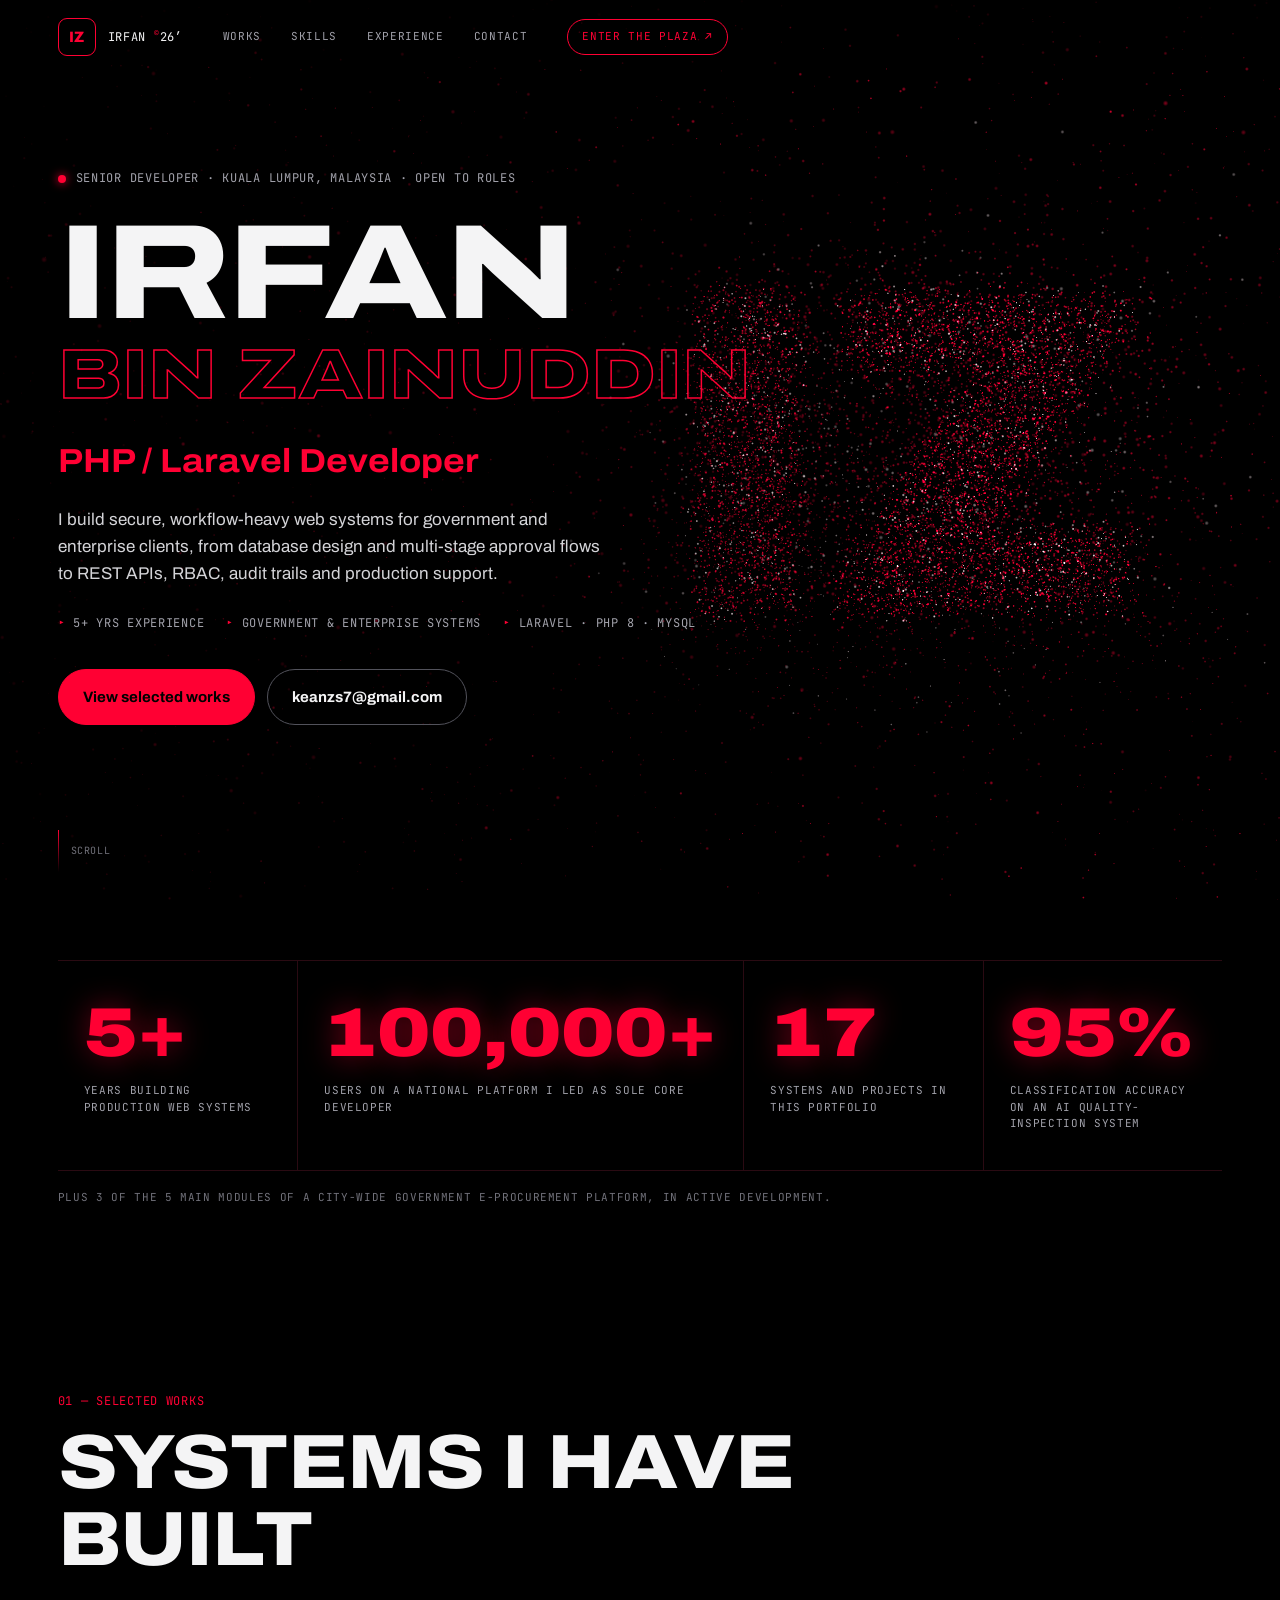
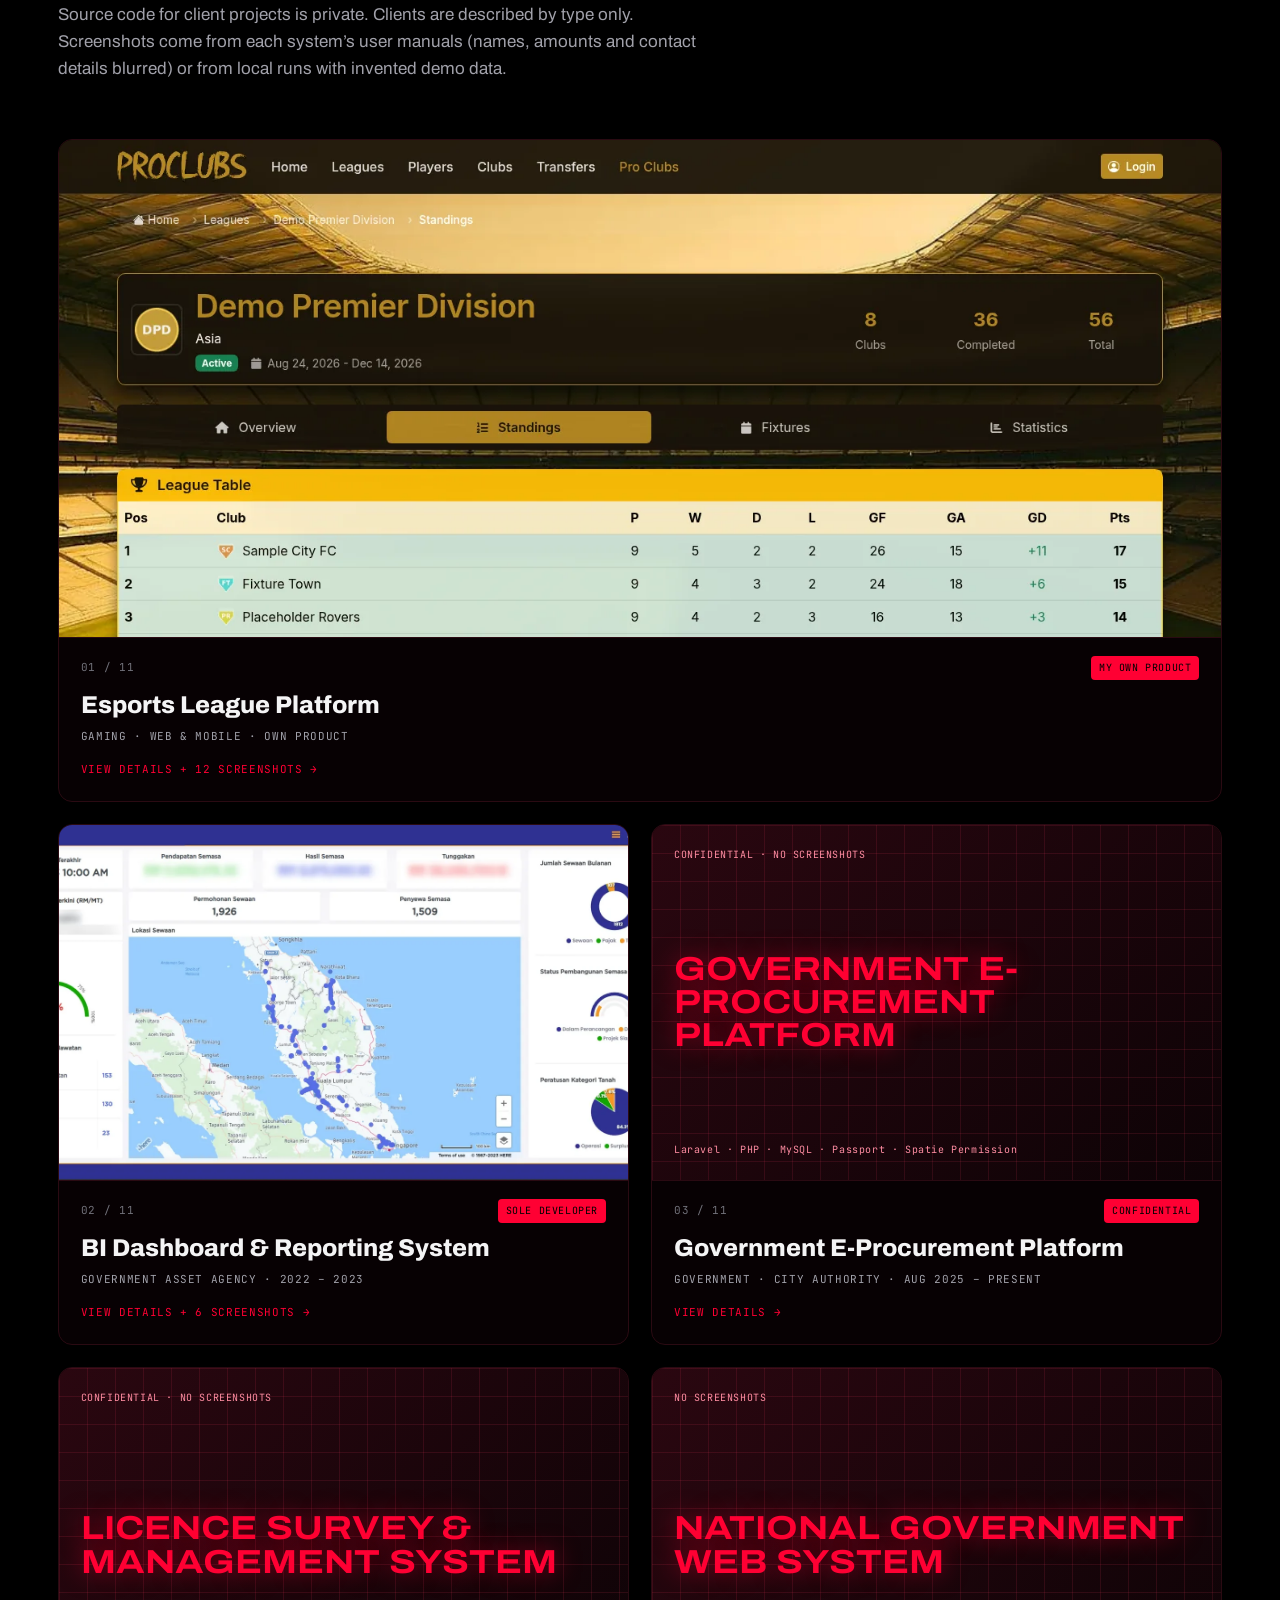
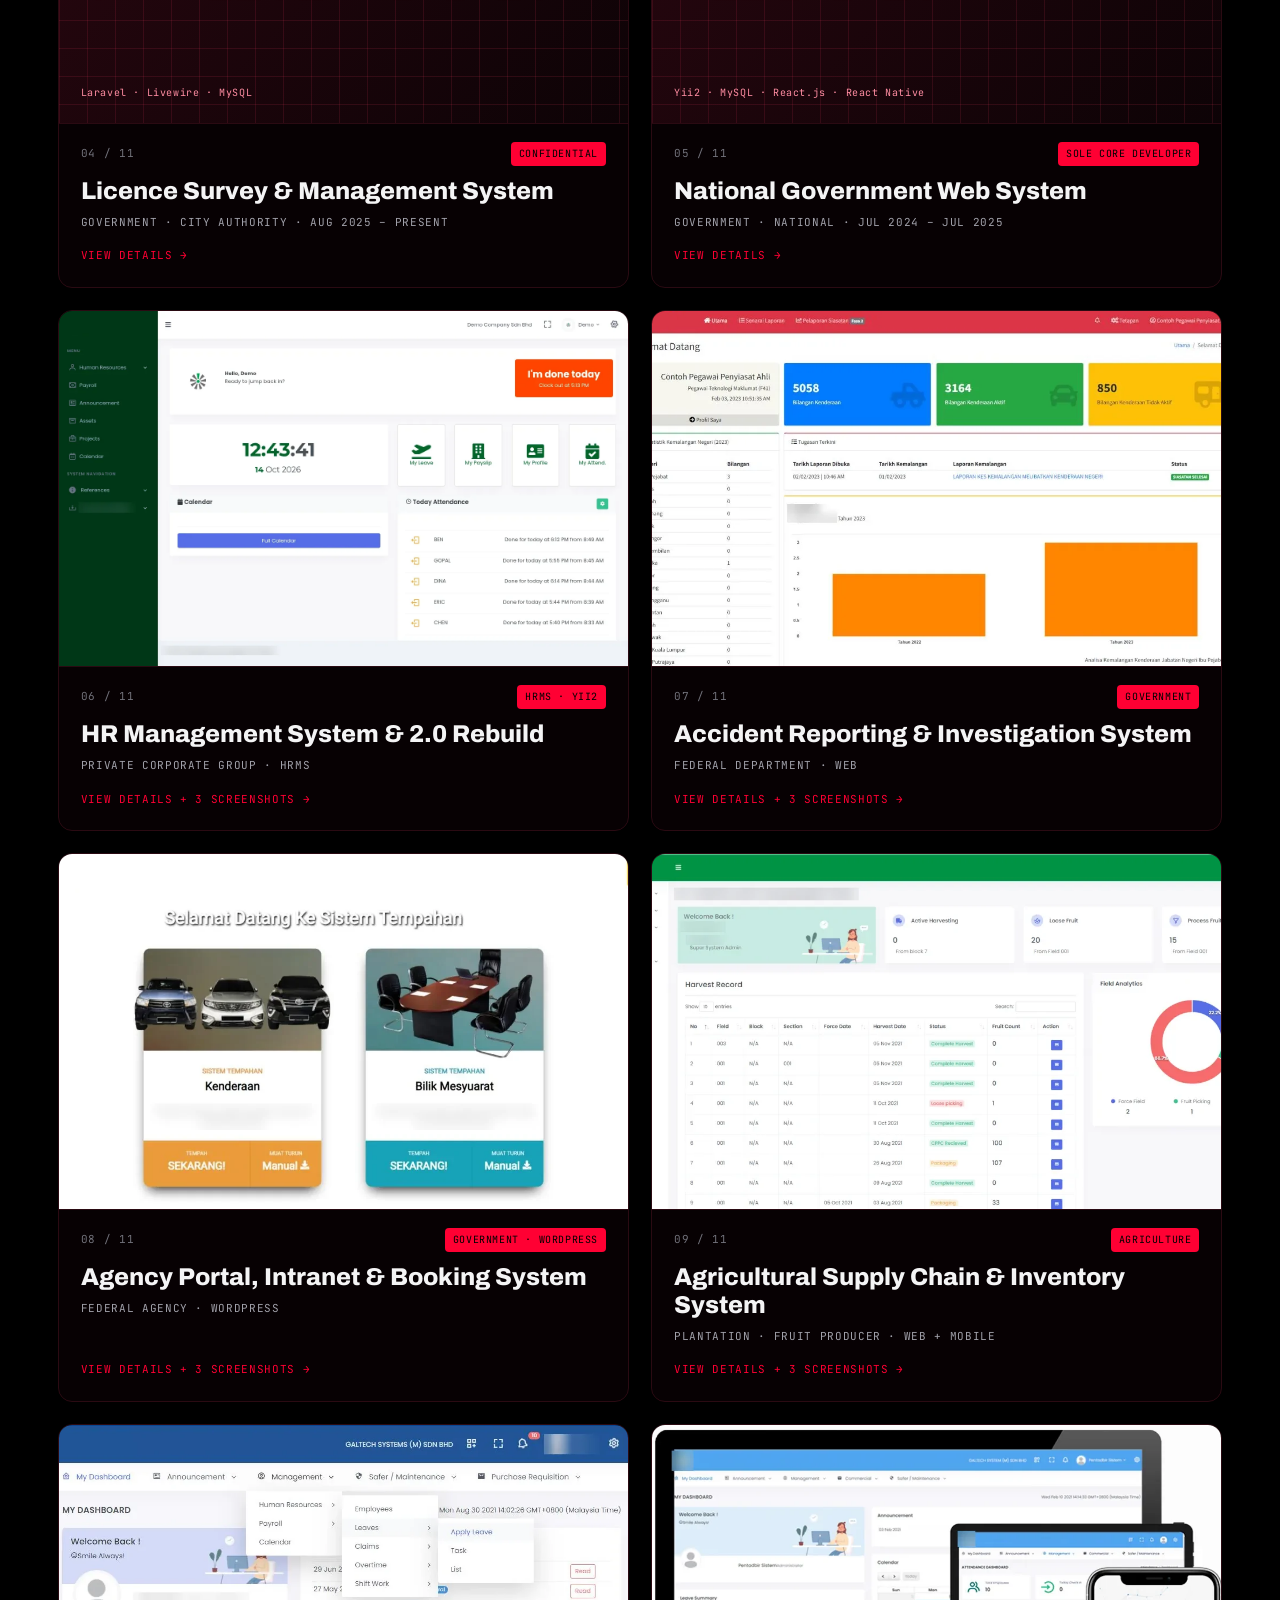
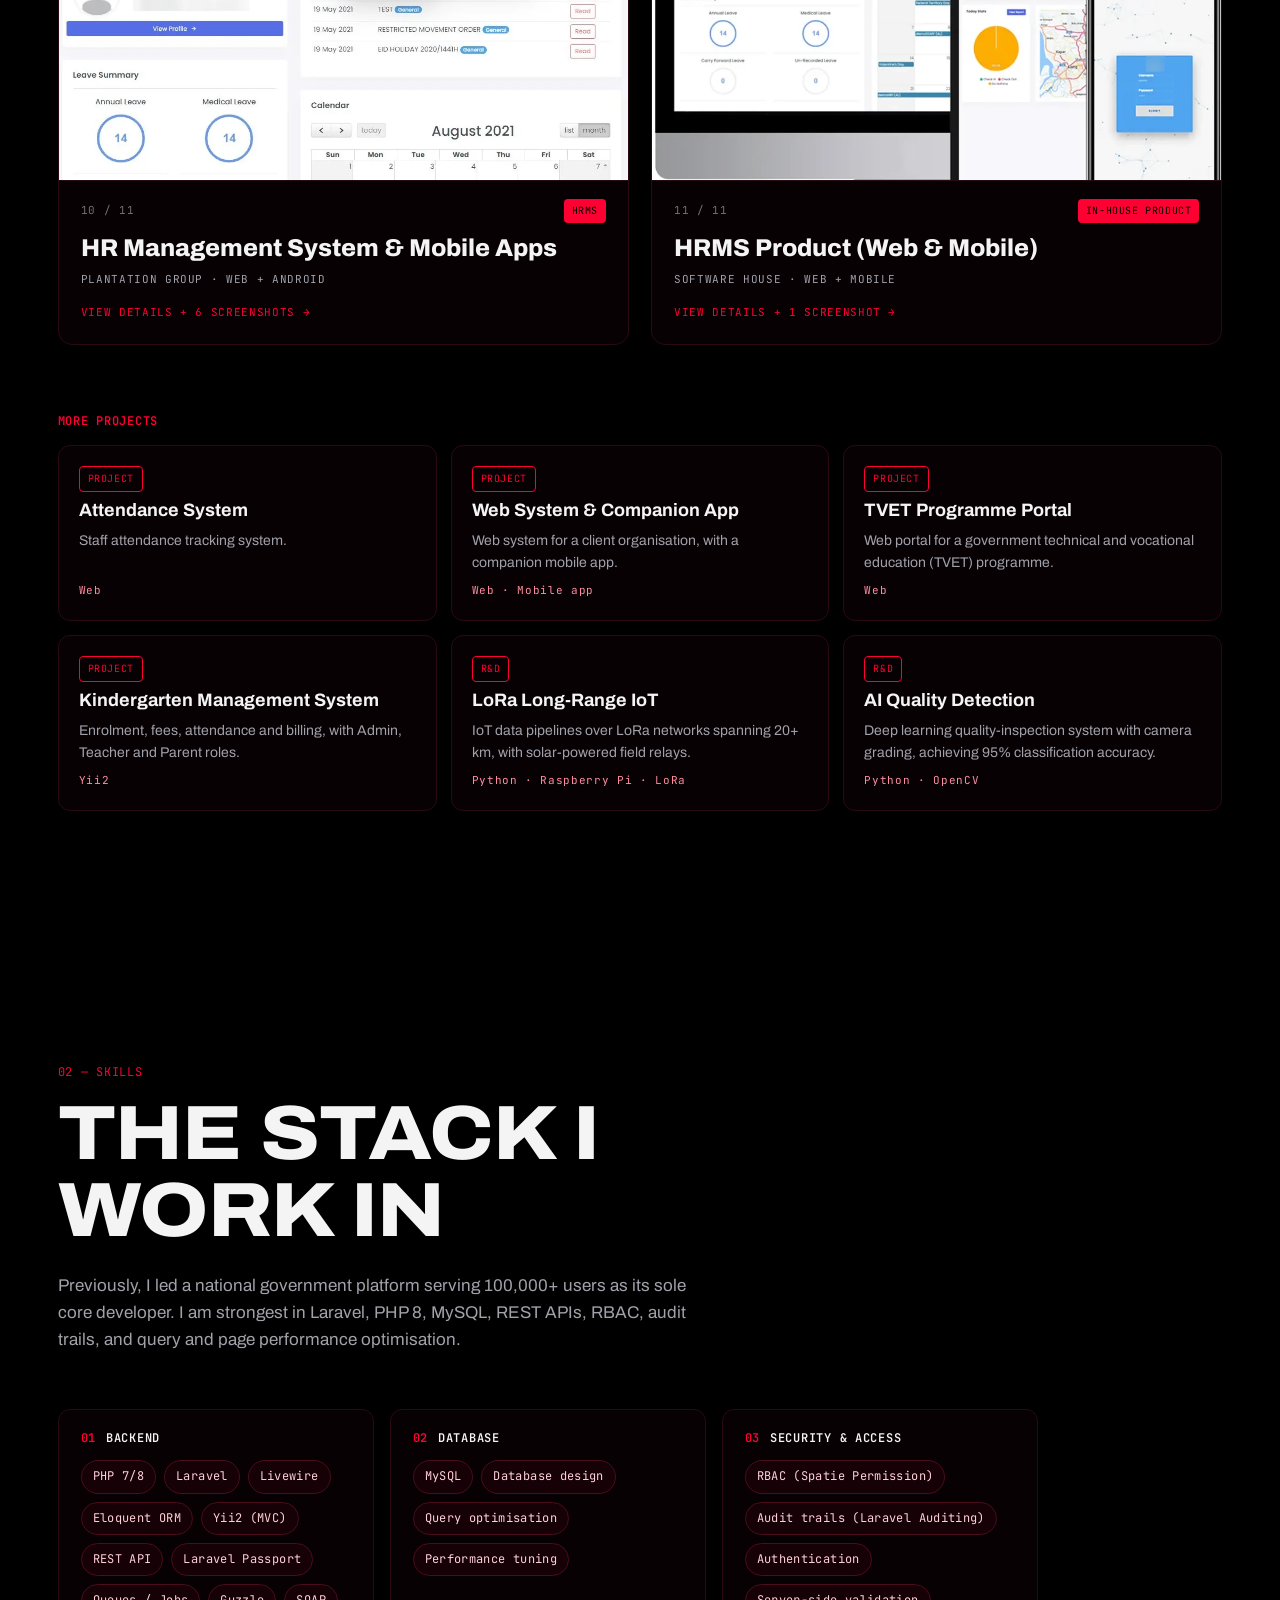
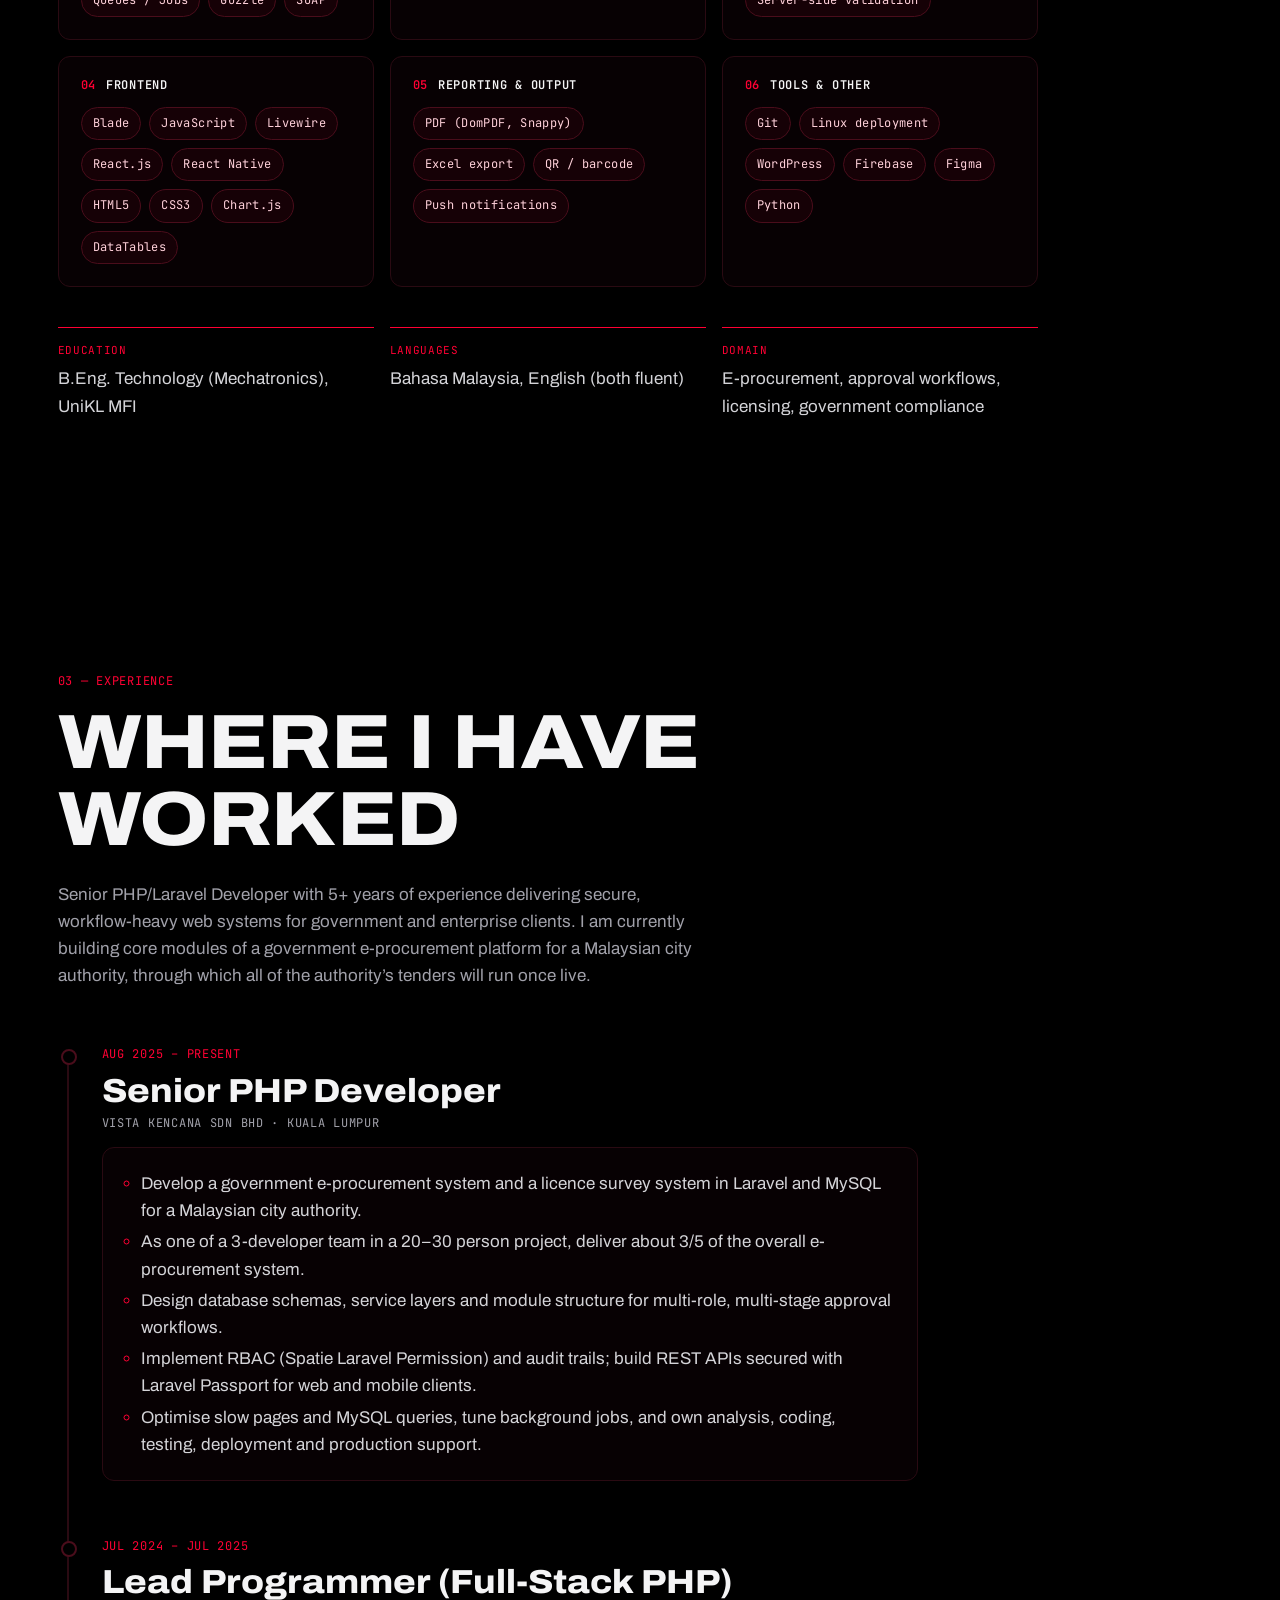
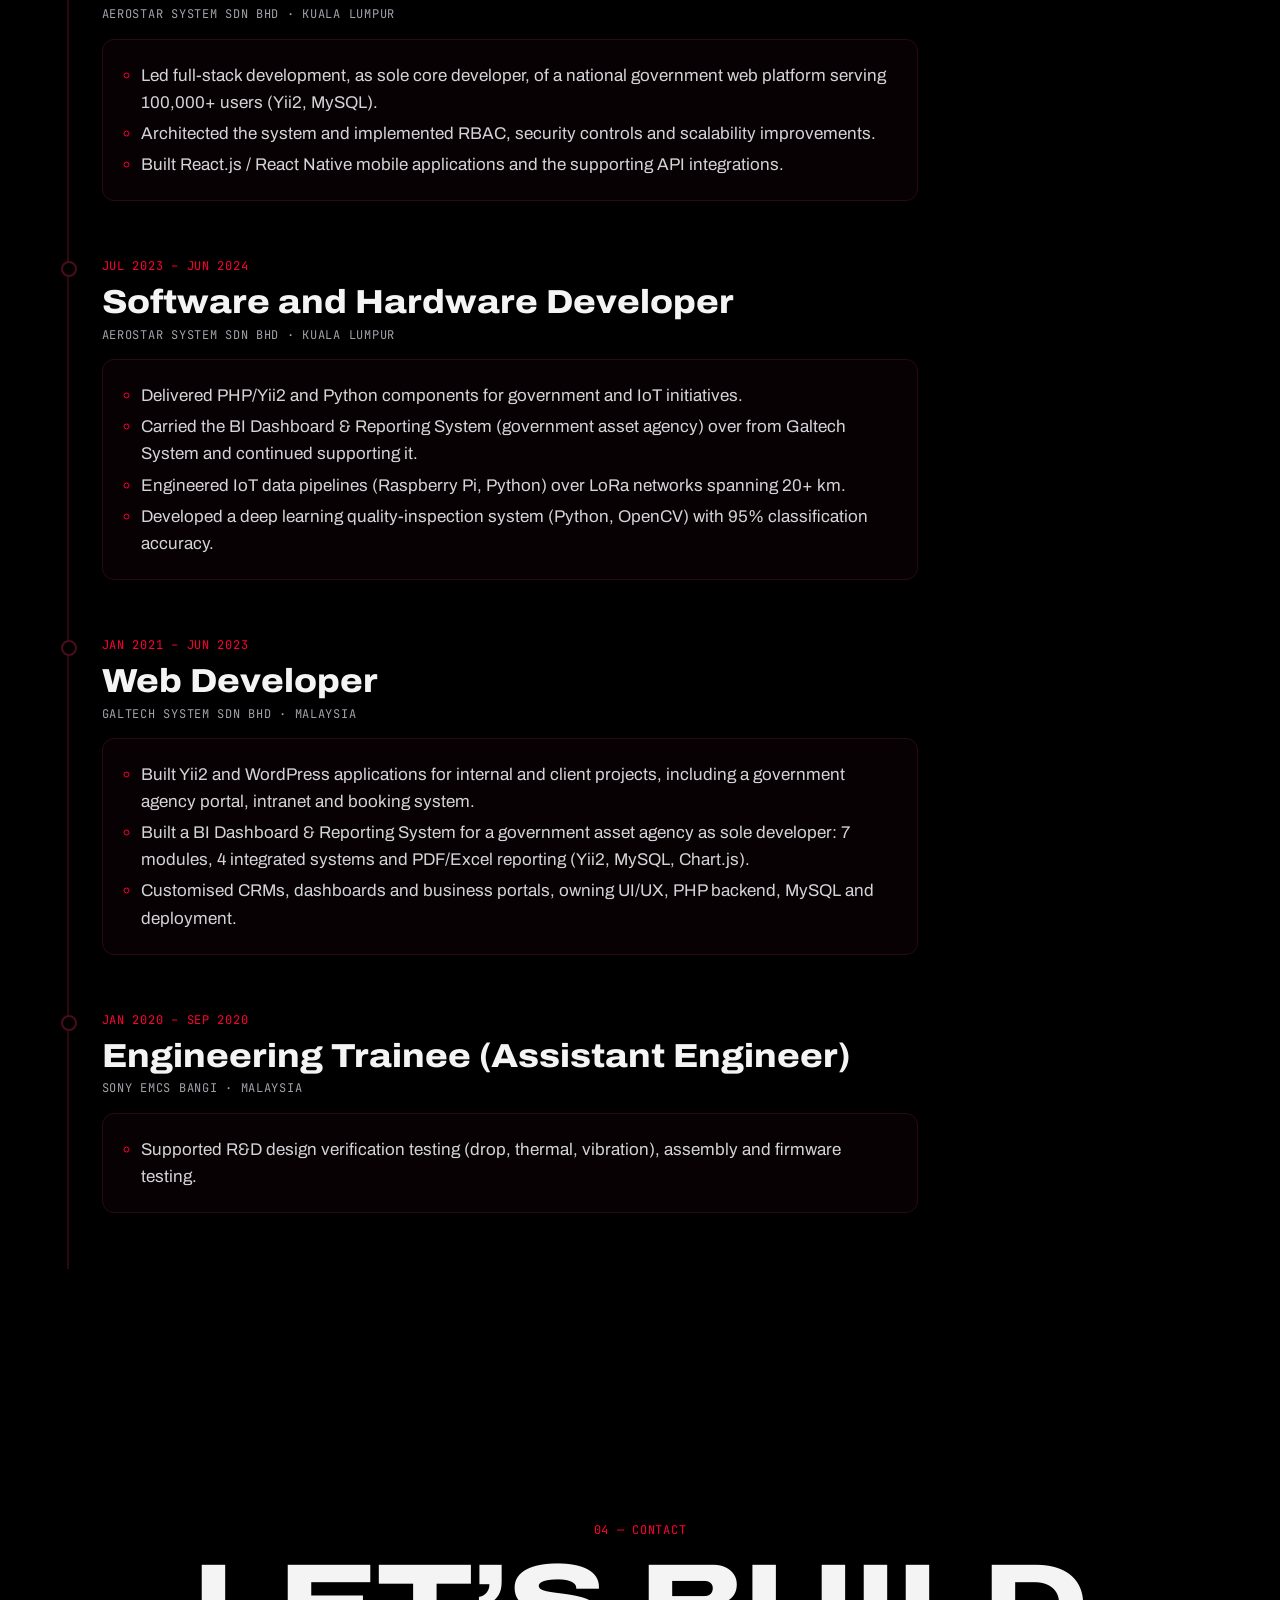
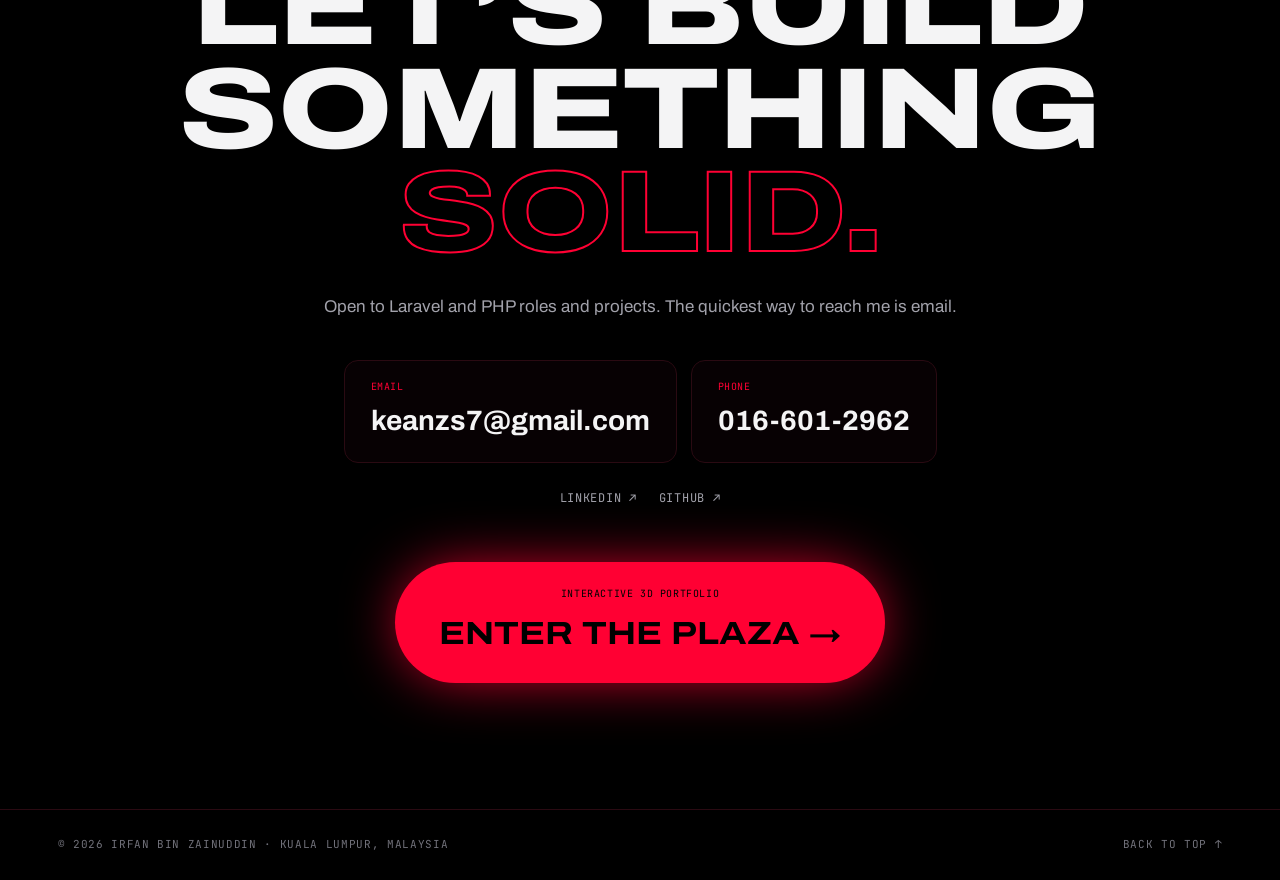
==== commit bcd4ca4a: "Cache-bust particles.js" ====
--- a/index.html
+++ b/index.html
@@ -316,6 +316,6 @@
 </dialog>
 
 <script src="assets/js/main.js" defer></script>
-<script type="module" src="assets/js/particles.js"></script>
+<script type="module" src="assets/js/particles.js?v=kb1"></script>
 </body>
 </html>
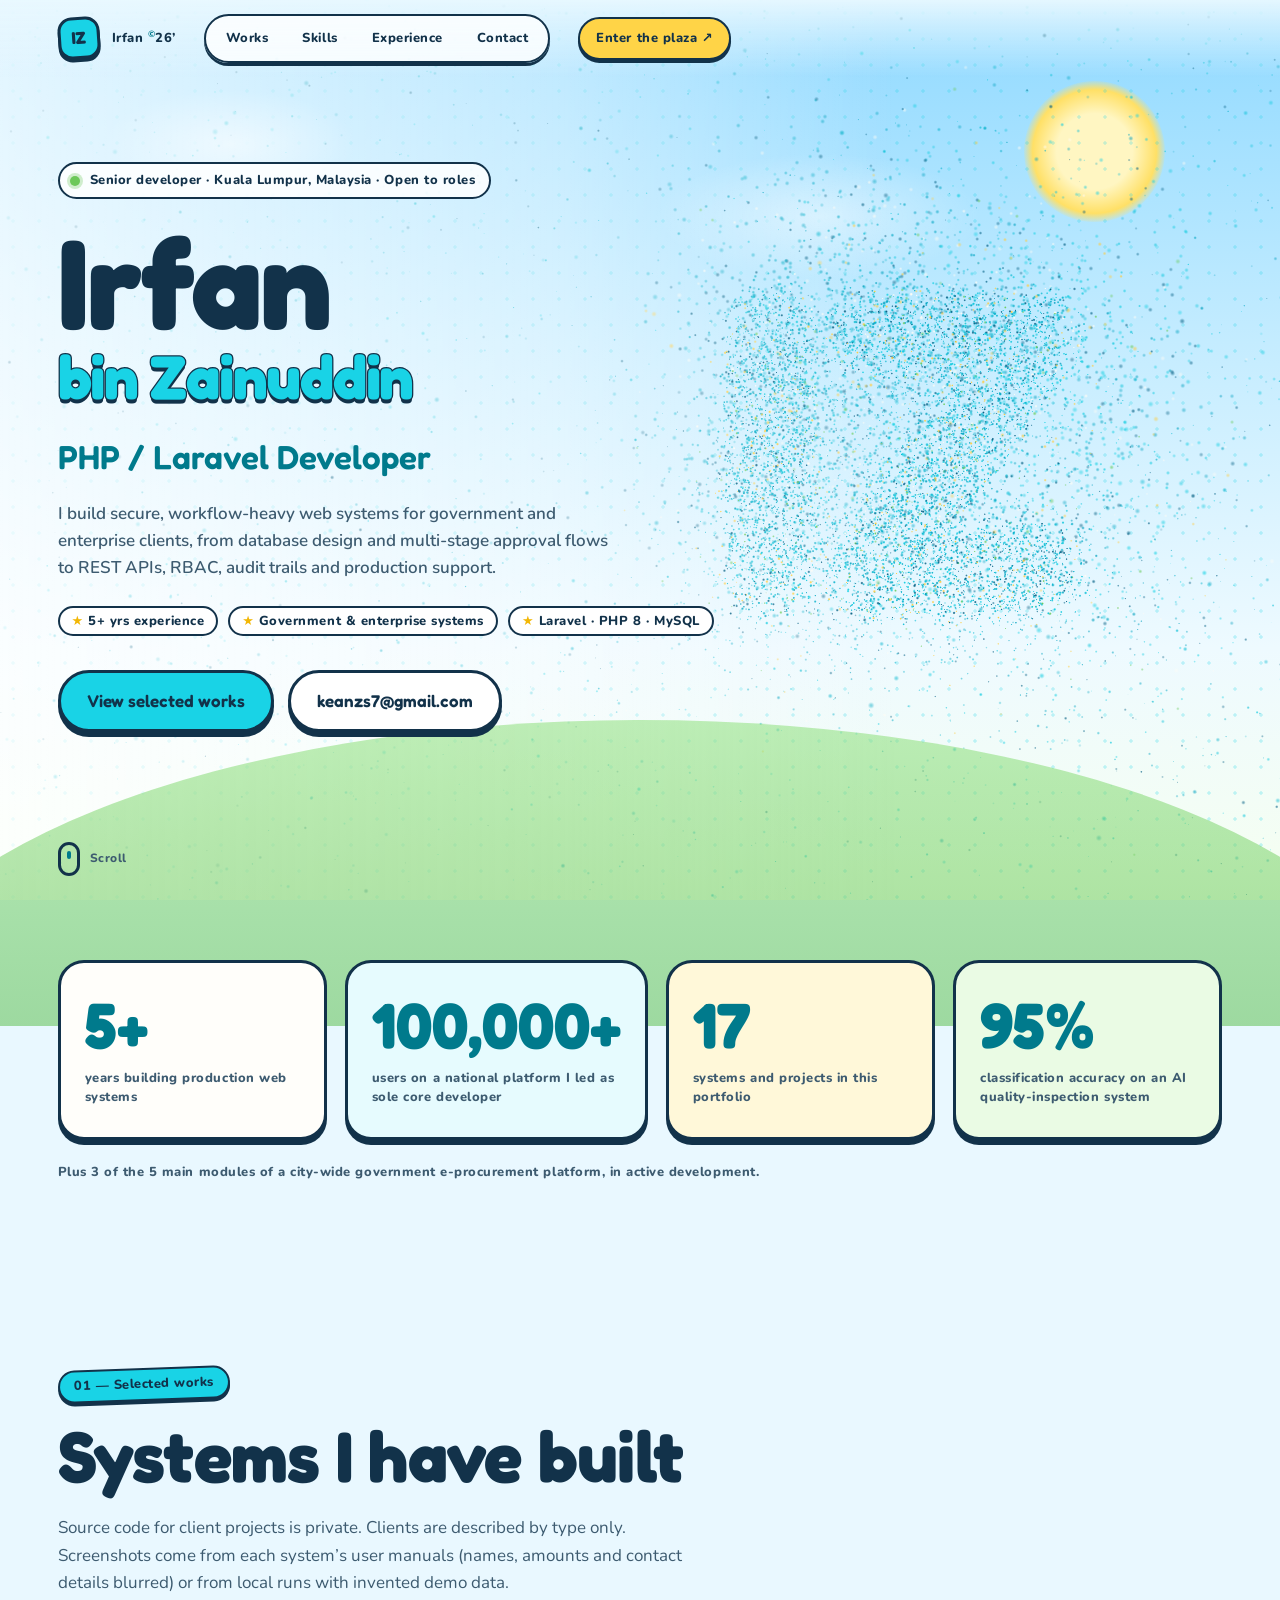
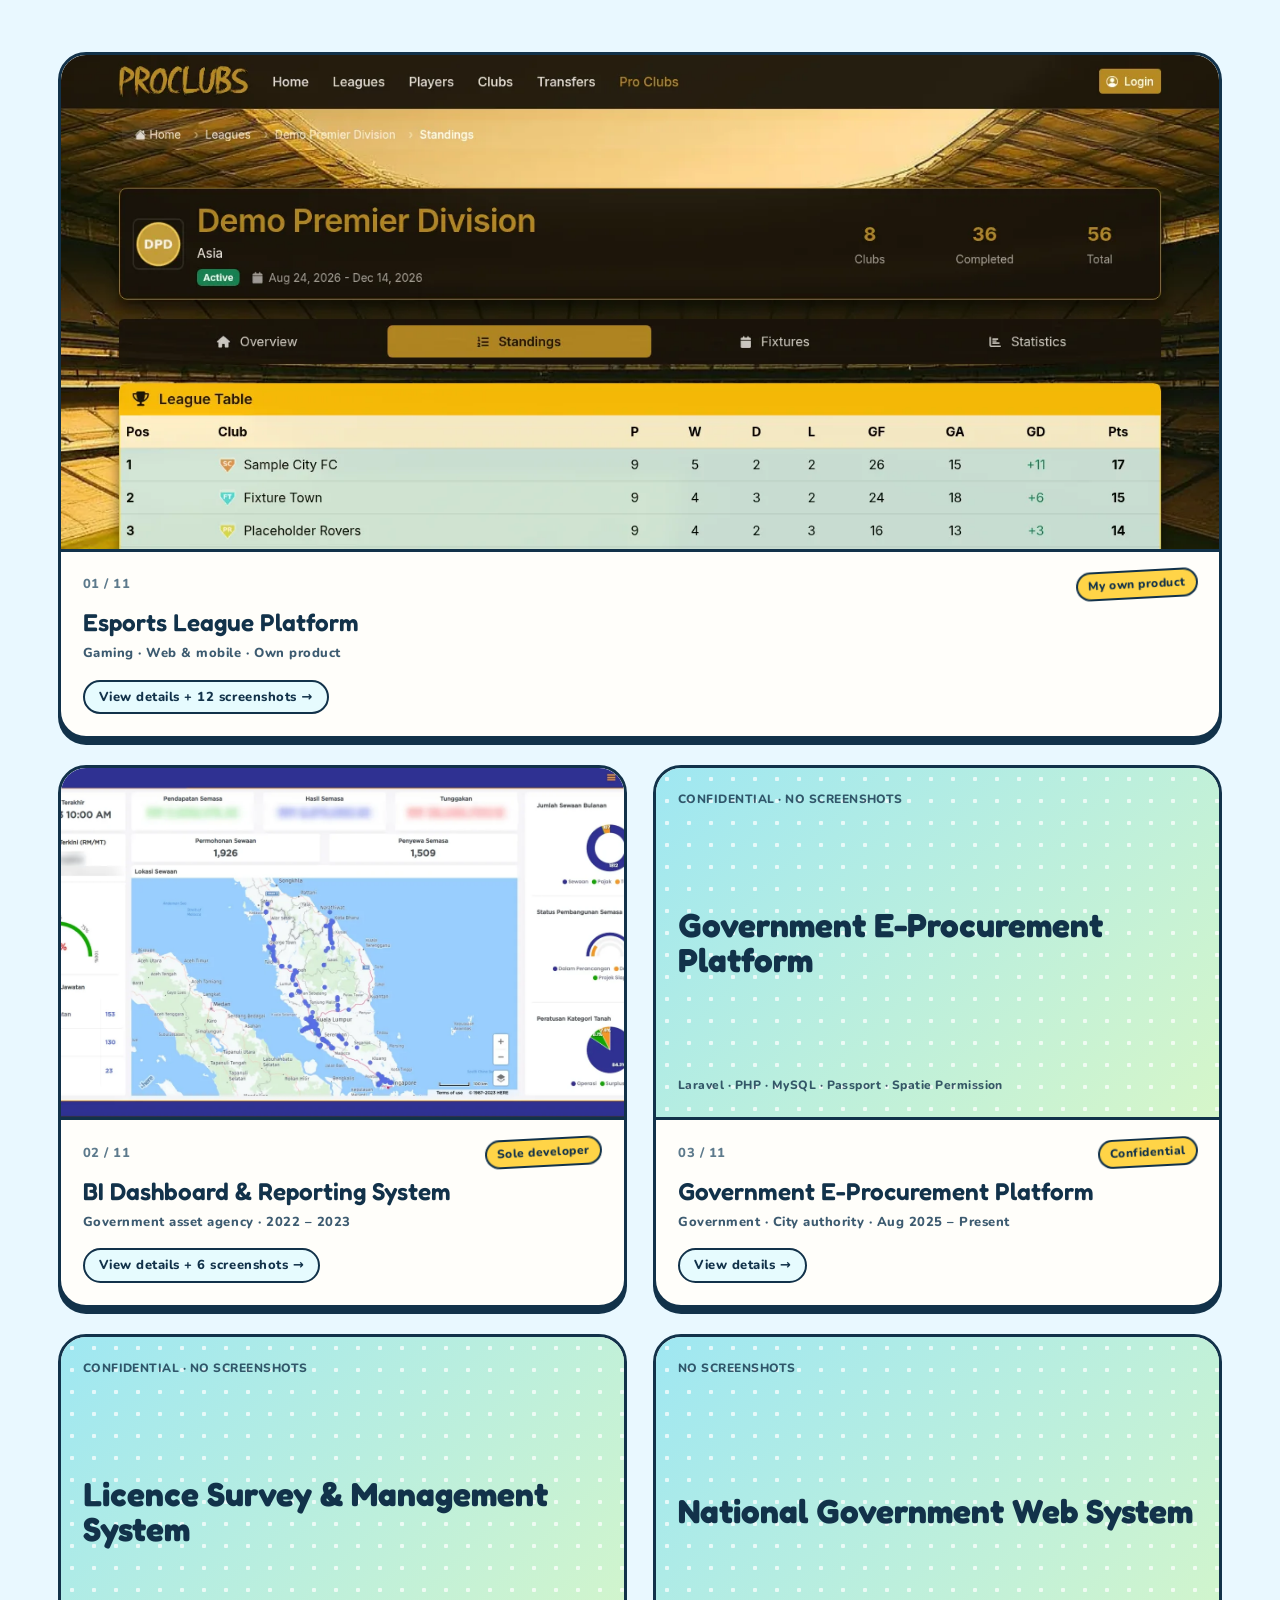
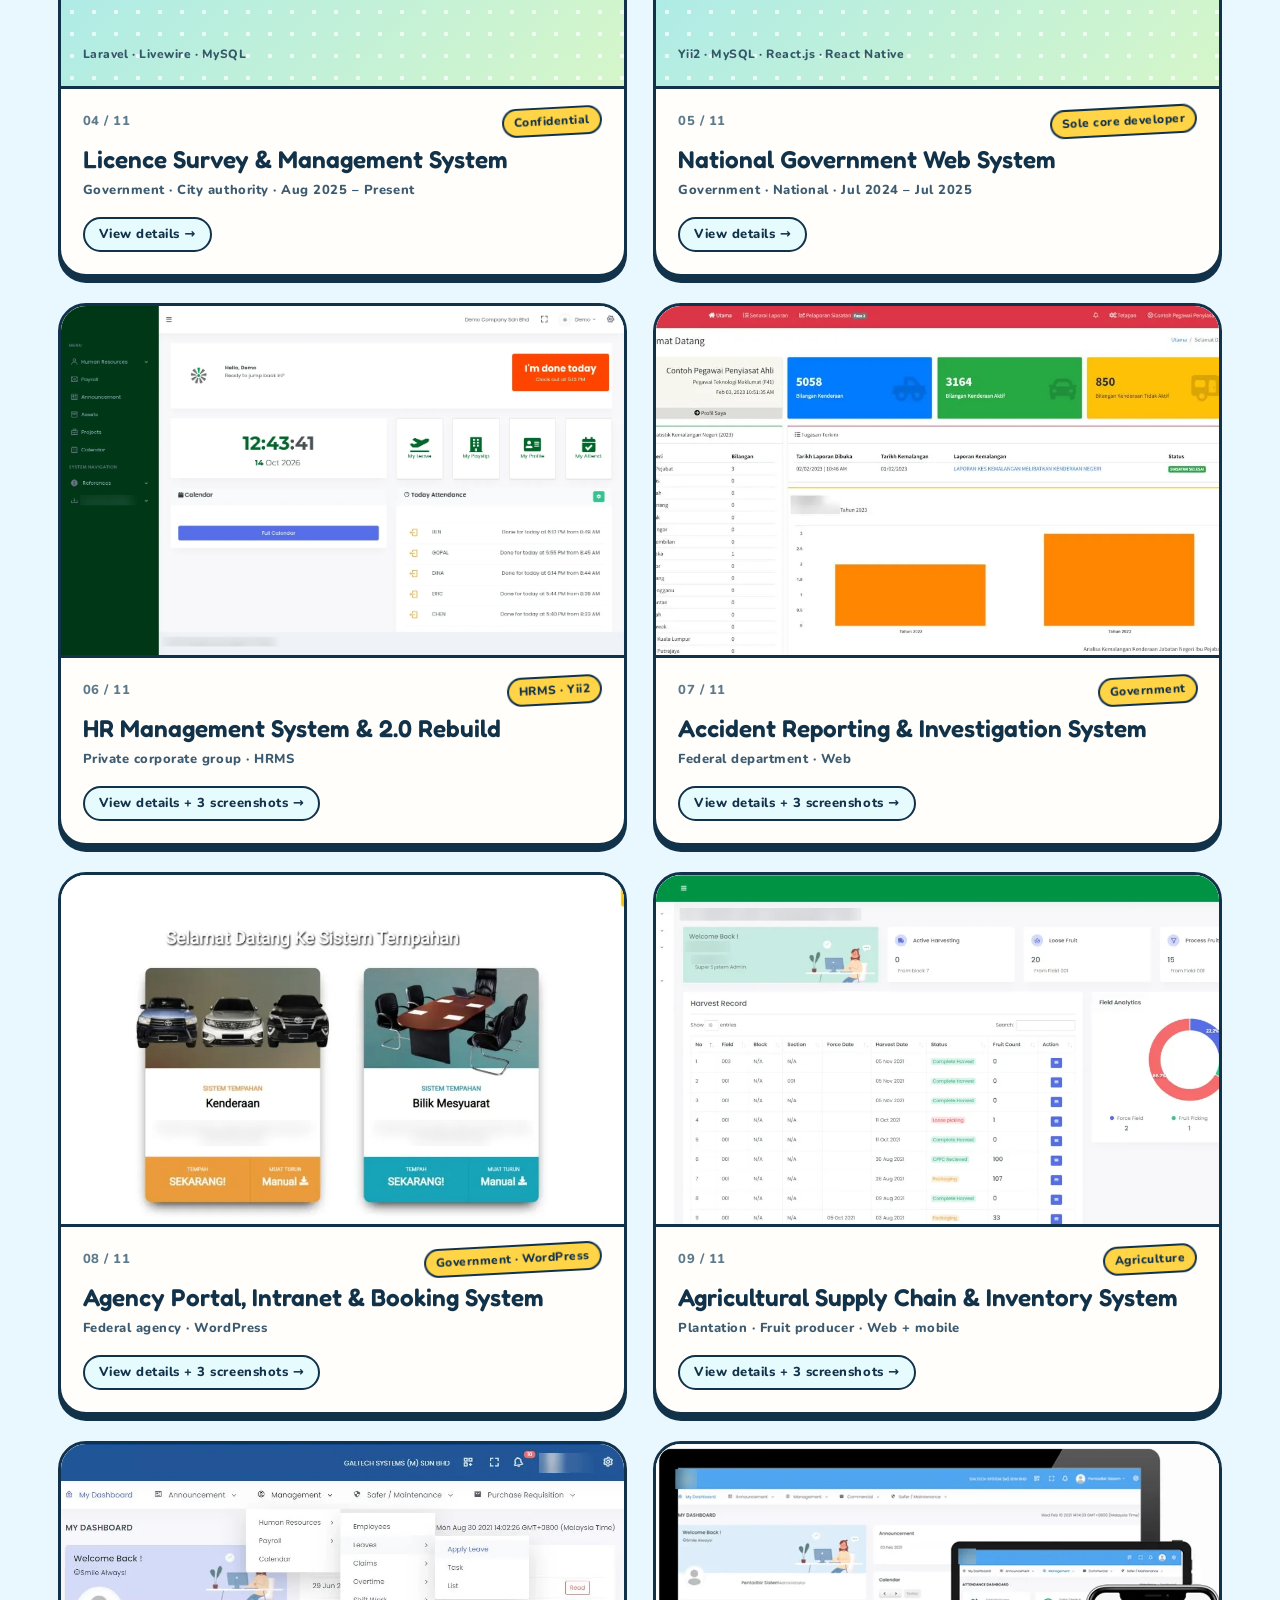
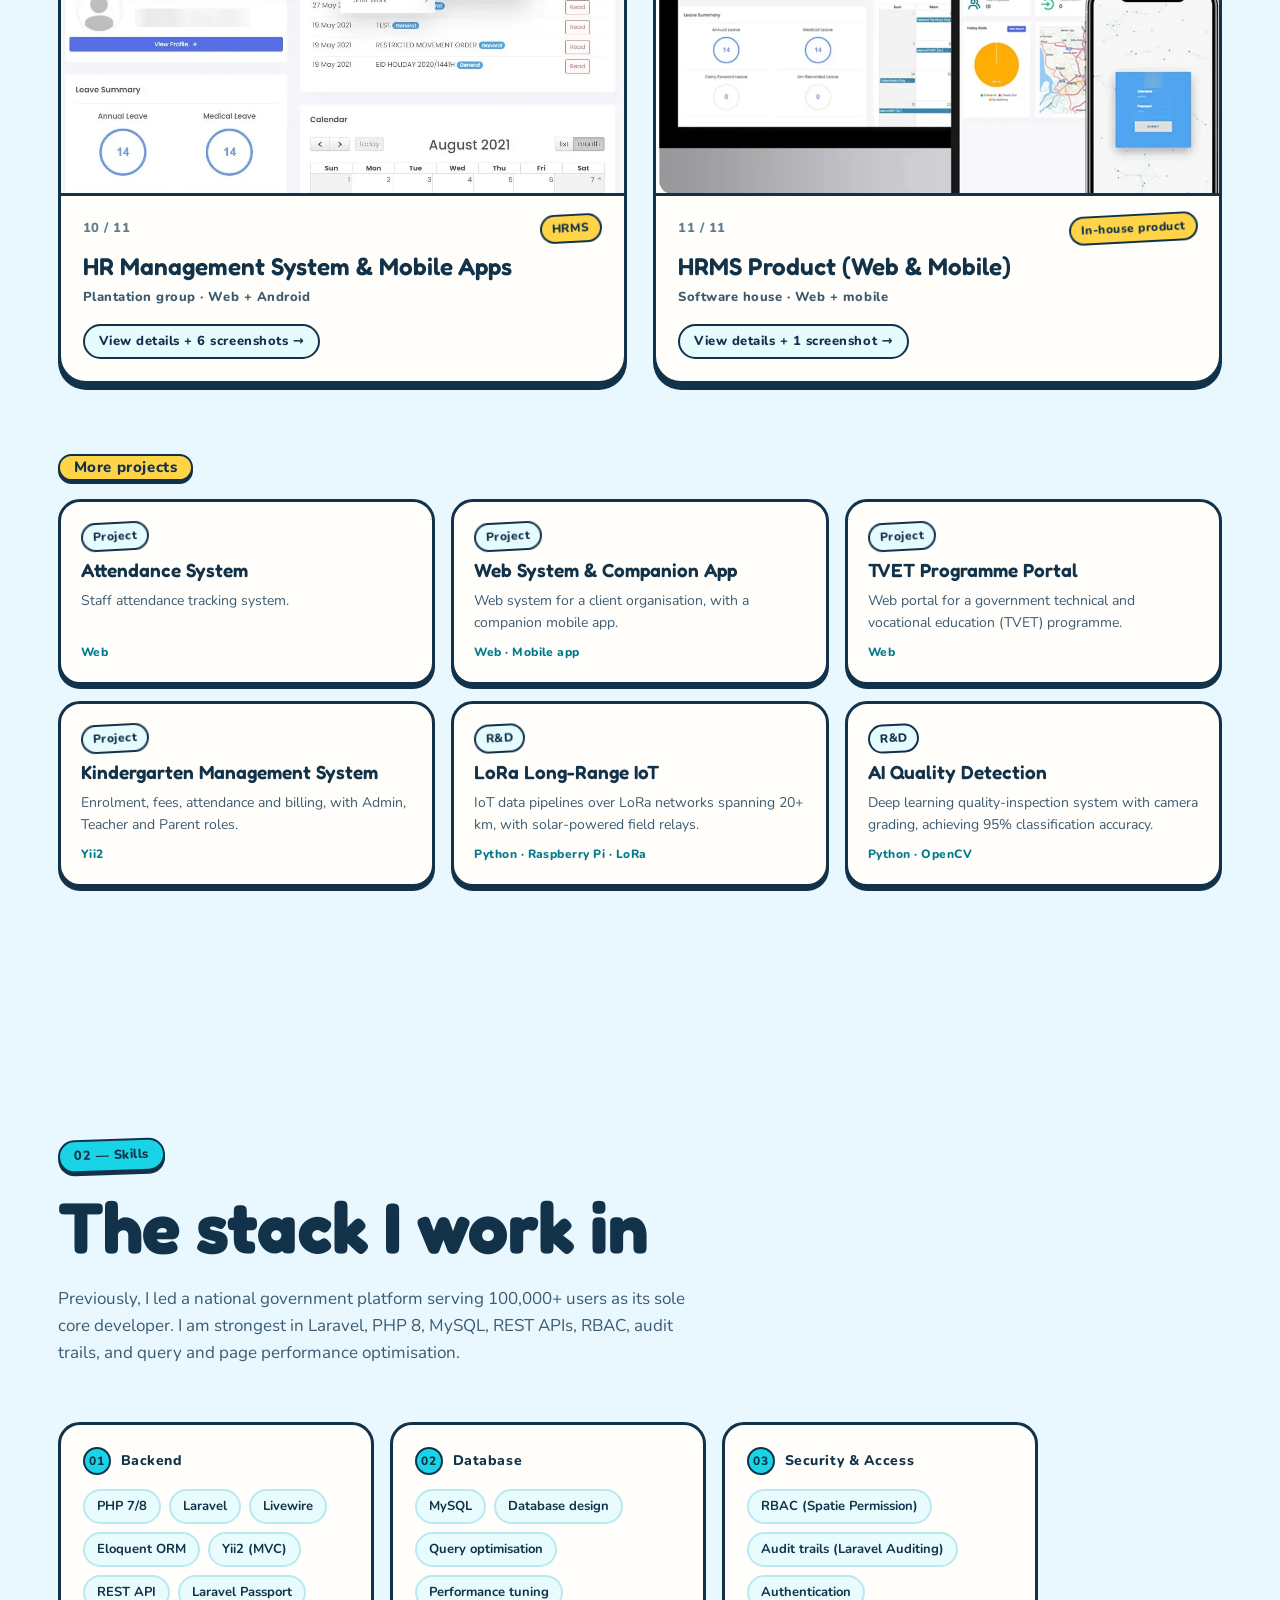
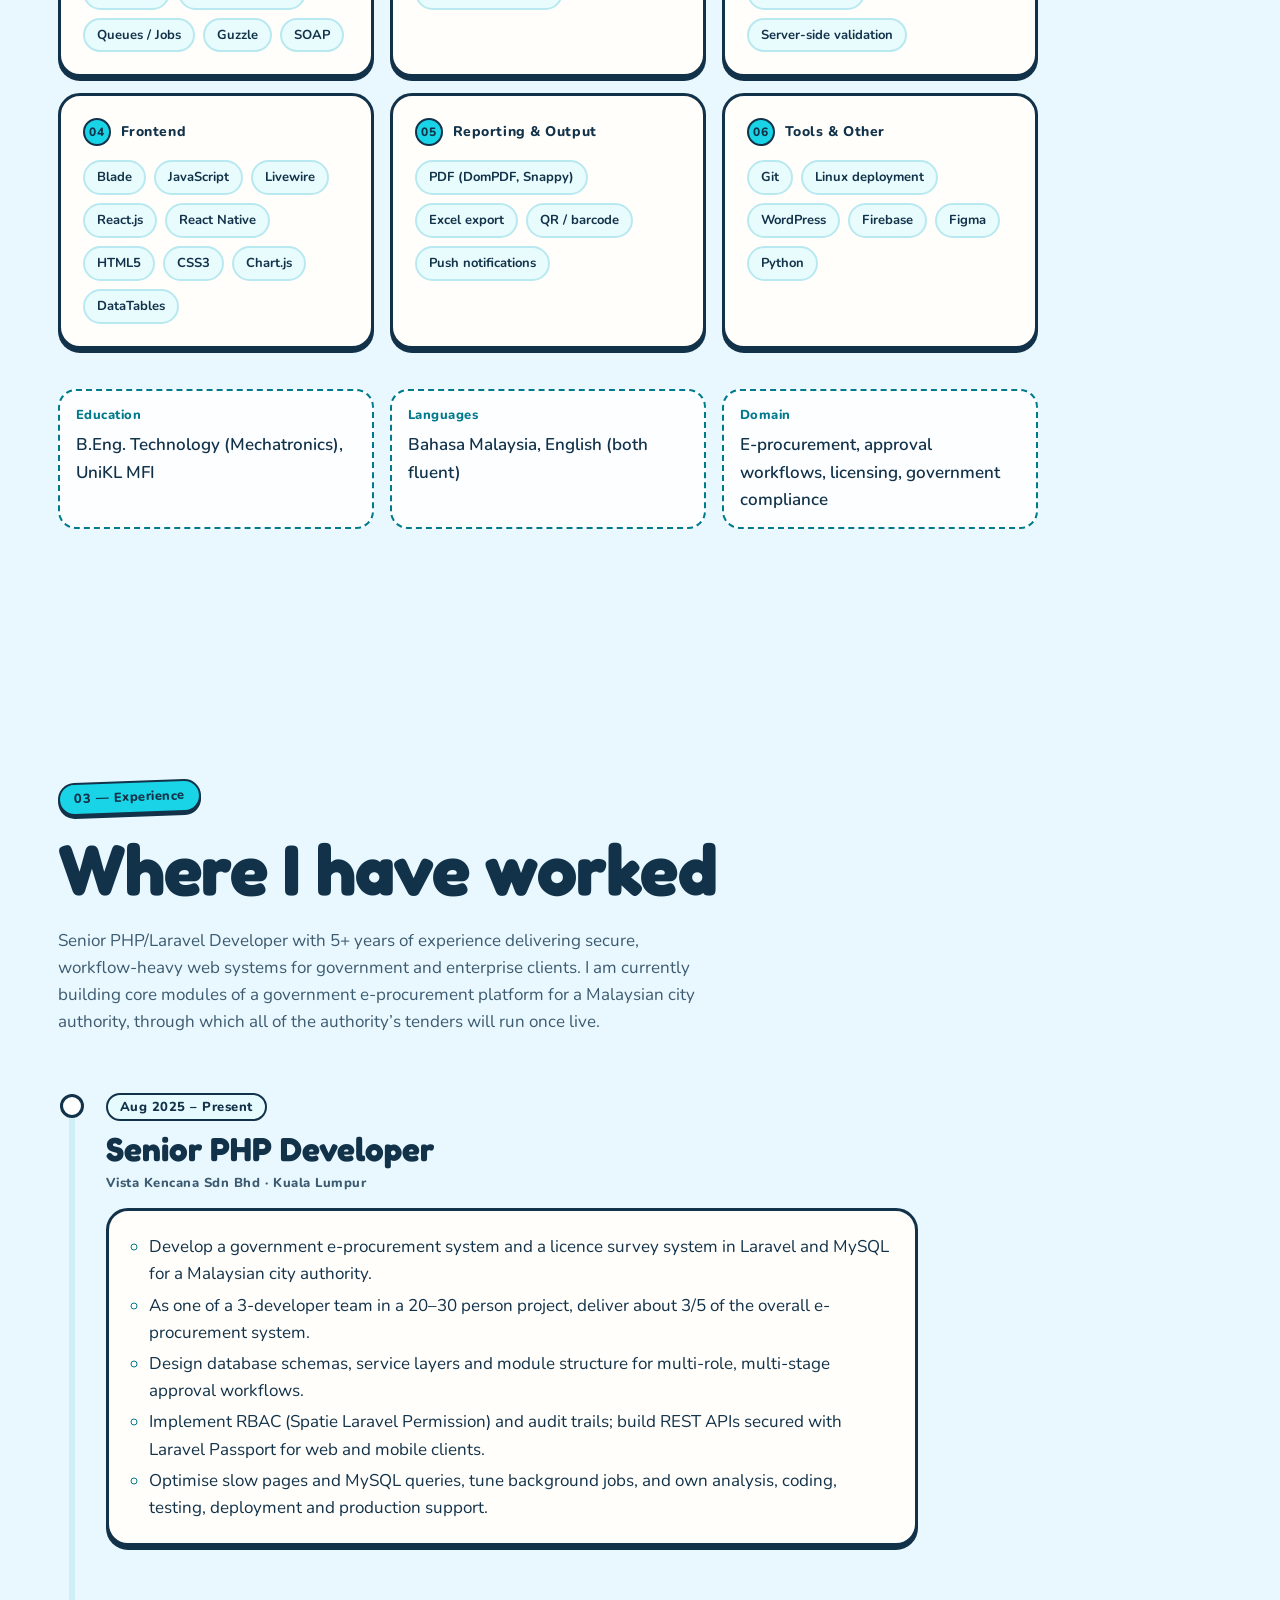
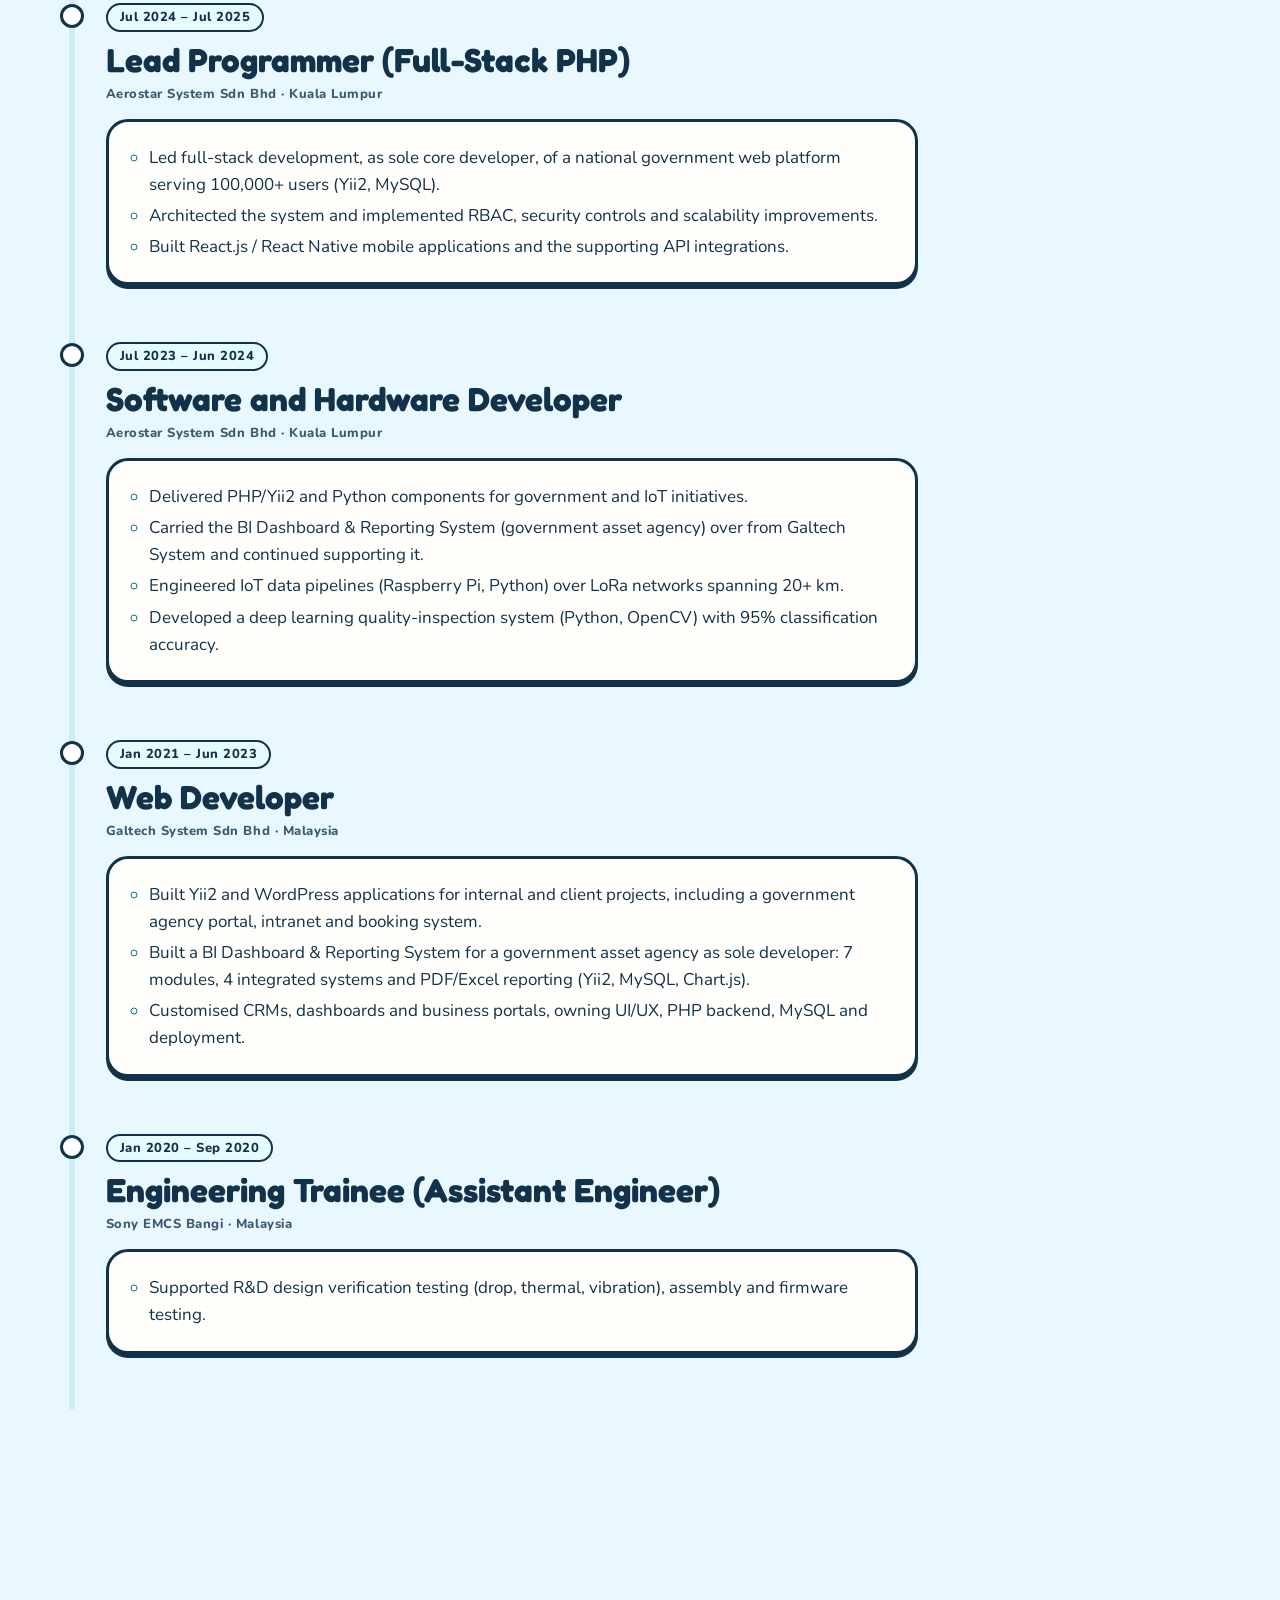
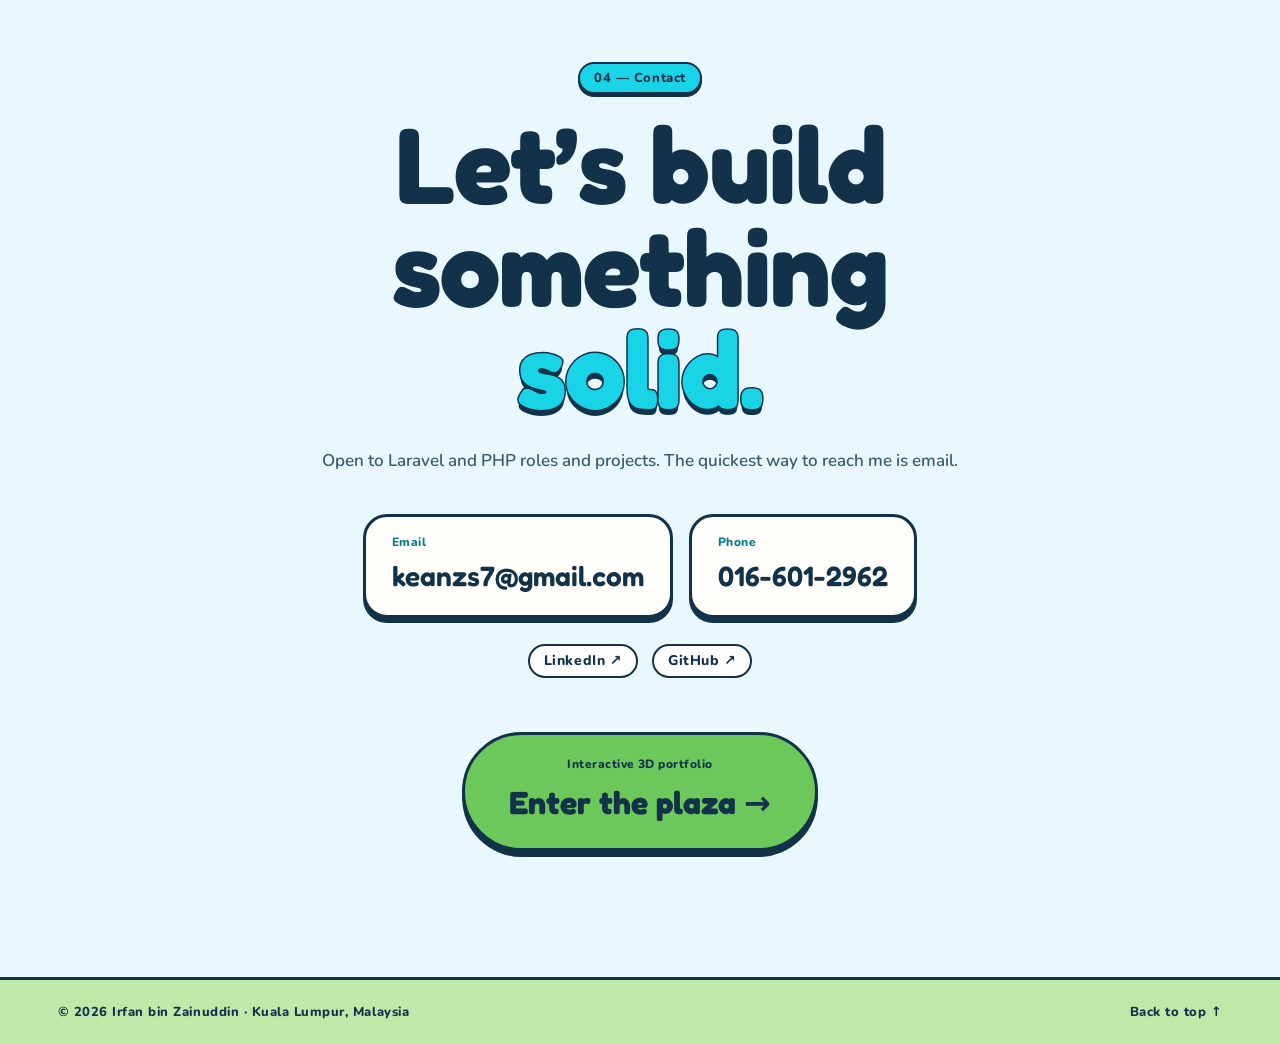
==== commit d976dbb4: "Sunny meadow theme: cyan accent, Fredoka/Nunito, light sky, friendlier particle shapes, new favicon " ====
--- a/index.html
+++ b/index.html
@@ -20,13 +20,13 @@
 <meta name="twitter:title" content="Irfan bin Zainuddin | Senior PHP / Laravel Developer">
 <meta name="twitter:description" content="Laravel, PHP 8, MySQL, REST APIs, RBAC and audit trails for government and enterprise systems.">
 <meta name="twitter:image" content="https://rkean.github.io/assets/og-image.png">
-<meta name="theme-color" content="#000000">
-<meta name="color-scheme" content="dark">
+<meta name="theme-color" content="#bfeaff">
+<meta name="color-scheme" content="light">
 <link rel="icon" href="assets/favicon.svg" type="image/svg+xml">
 <link rel="preconnect" href="https://fonts.googleapis.com">
 <link rel="preconnect" href="https://fonts.gstatic.com" crossorigin>
-<link href="https://fonts.googleapis.com/css2?family=Archivo:wdth,wght@62..125,400..900&family=JetBrains+Mono:wght@400;600&display=swap" rel="stylesheet">
-<link rel="stylesheet" href="assets/style.css">
+<link href="https://fonts.googleapis.com/css2?family=Fredoka:wght@400..700&family=Nunito:wght@400..900&display=swap" rel="stylesheet">
+<link rel="stylesheet" href="assets/style.css?v=sky1">
 <link rel="modulepreload" href="assets/vendor/three.module.min.js">
 <script type="application/ld+json">{"@context":"https://schema.org","@type":"Person","name":"Irfan bin Zainuddin","jobTitle":"Senior PHP / Laravel Developer","email":"mailto:keanzs7@gmail.com","telephone":"+60166012962","address":{"@type":"PostalAddress","addressLocality":"Kuala Lumpur","addressCountry":"MY"},"url":"https://rkean.github.io/","sameAs":["https://www.linkedin.com/in/irfan-z-2168b1aa/","https://github.com/RKean"],"knowsAbout":["Laravel","PHP","MySQL","REST APIs","RBAC","Audit trails"]}</script>
 <script>document.documentElement.classList.add('js');if(matchMedia('(prefers-reduced-motion: reduce)').matches)document.documentElement.classList.add('rm');</script>
@@ -36,7 +36,7 @@
 <div class="bg" aria-hidden="true"><div class="bg__fallback"></div><canvas id="gl"></canvas><div class="bg__shade"></div></div>
 
 <header class="nav">
-  <a class="brand" href="#top" aria-label="Irfan bin Zainuddin, back to top"><span class="brand__mark">IZ</span><span class="brand__name mono">IRFAN <sup>©</sup>26’</span></a>
+  <a class="brand" href="#top" aria-label="Irfan bin Zainuddin, back to top"><span class="brand__mark">IZ</span><span class="brand__name mono">Irfan <sup>©</sup>26’</span></a>
   <nav aria-label="Primary"><ul class="nav__links mono">
     <li><a href="#works">Works</a></li><li><a href="#skills">Skills</a></li><li><a href="#experience">Experience</a></li><li><a href="#contact">Contact</a></li>
   </ul></nav>
@@ -54,7 +54,7 @@
       <li>5+ yrs experience</li><li>Government &amp; enterprise systems</li><li>Laravel · PHP 8 · MySQL</li>
     </ul>
     <div class="hero__cta"><a class="btn" href="#works">View selected works</a><a class="btn btn--ghost" href="mailto:keanzs7@gmail.com">keanzs7@gmail.com</a></div>
-    <a class="scroll-hint mono" href="#stats" aria-label="Scroll to stats"><span></span>SCROLL</a>
+    <a class="scroll-hint mono" href="#stats" aria-label="Scroll to stats"><span></span>Scroll</a>
   </section>
 
   <section class="stats" id="stats" data-shape="1" aria-label="Key figures">
@@ -316,6 +316,6 @@
 </dialog>
 
 <script src="assets/js/main.js" defer></script>
-<script type="module" src="assets/js/particles.js?v=kb1"></script>
+<script type="module" src="assets/js/particles.js?v=sky1"></script>
 </body>
 </html>
--- a/assets/style.css
+++ b/assets/style.css
@@ -1,186 +1,193 @@
-/* rkean.github.io — black + #FF0033 neon. Original styles. */
-:root{--red:#ff0033;--red2:#ff4d6d;--ink:#f4f4f5;--dim:#a1a1aa;--mute:#71717a;--line:#2a0a12;--card:rgba(10,2,4,.78);
-  --f:'Archivo',system-ui,-apple-system,'Segoe UI',Roboto,Arial,sans-serif;--m:'JetBrains Mono',ui-monospace,SFMono-Regular,Menlo,Consolas,monospace;
-  --pad:clamp(20px,4.5vw,64px);--maxw:1320px;--ease:cubic-bezier(.16,1,.3,1)}
+/* rkean.github.io — sunny "creature meadow" theme: cyan accent, sky, grass, sun. Original styles. */
+:root{--cy:#19d3e6;--cy2:#00c2d8;--cyd:#007a8c;--sky:#bfeaff;--sky2:#e9f8ff;--grass:#6cc85a;--grassd:#3f9a3a;--sun:#ffd447;--cream:#fffdf6;
+  --ink:#12324a;--dim:#3d5b70;--mute:#5d7a8c;--line:#12324a;--card:#fffefa;--soft:0 10px 30px -14px rgba(18,50,74,.35);--chunk:0 5px 0 #12324a;
+  --f:'Nunito',system-ui,-apple-system,'Segoe UI',Roboto,Arial,sans-serif;--h:'Fredoka','Baloo 2','Nunito',system-ui,sans-serif;--m:'Nunito',system-ui,sans-serif;
+  --pad:clamp(20px,4.5vw,64px);--maxw:1320px;--ease:cubic-bezier(.16,1,.3,1);--bounce:cubic-bezier(.34,1.56,.64,1)}
 *,*::before,*::after{box-sizing:border-box}
-html{background:#000;color:var(--ink);scroll-behavior:smooth;-webkit-text-size-adjust:100%}
+html{background:var(--sky2);color:var(--ink);scroll-behavior:smooth;-webkit-text-size-adjust:100%}
 .rm{scroll-behavior:auto}
 body{margin:0;font-family:var(--f);font-size:17px;line-height:1.6;-webkit-font-smoothing:antialiased;overflow-x:hidden}
 img{max-width:100%;display:block}
 a{color:inherit}
-.mono{font-family:var(--m);font-weight:400;letter-spacing:.06em}
-::selection{background:var(--red);color:#000}
-:focus-visible{outline:2px solid var(--red);outline-offset:3px}
-.skip{position:absolute;left:12px;top:-60px;z-index:200;background:var(--red);color:#000;padding:10px 14px;font-weight:700;text-decoration:none}
+.mono{font-family:var(--m);font-weight:800;letter-spacing:.04em}
+::selection{background:var(--cy);color:var(--ink)}
+:focus-visible{outline:3px solid var(--cyd);outline-offset:3px}
+.skip{position:absolute;left:12px;top:-60px;z-index:200;background:var(--cy);color:var(--ink);padding:10px 14px;font-weight:800;text-decoration:none;border-radius:999px}
 .skip:focus{top:12px}
 
-/* background: 2D fallback is always painted first (fast first paint), the WebGL canvas fades in over it */
-.bg{position:fixed;inset:0;z-index:0;pointer-events:none;background:#000}
+/* background: painted sky + hills first (fast first paint); the WebGL canvas (transparent) fades in on top */
+.bg{position:fixed;inset:0;z-index:0;pointer-events:none;background:linear-gradient(180deg,#8fd9ff 0%,#c4ecff 38%,#eefaff 72%,#f6fff0 100%)}
+.bg::before{content:"";position:absolute;right:9vw;top:9vh;width:clamp(90px,11vw,170px);aspect-ratio:1;border-radius:50%;background:radial-gradient(circle,#fff6c2 0 38%,#ffe066 62%,rgba(255,224,102,0) 72%)}
+.bg::after{content:"";position:absolute;left:-10vw;right:-10vw;bottom:-14vh;height:34vh;border-radius:50% 50% 0 0/100% 100% 0 0;background:linear-gradient(180deg,#8ee07c,#5fbf52);opacity:.55}
 .bg__fallback{position:absolute;inset:0;
-  background:radial-gradient(60vmax 45vmax at 78% 30%,rgba(255,0,51,.22),transparent 60%),radial-gradient(40vmax 30vmax at 10% 90%,rgba(255,0,51,.10),transparent 60%),
-  radial-gradient(circle,rgba(255,60,90,.55) 1px,transparent 1.6px) 0 0/22px 22px;
-  -webkit-mask-image:radial-gradient(80vmax 60vmax at 70% 35%,#000 20%,rgba(0,0,0,.25) 70%);mask-image:radial-gradient(80vmax 60vmax at 70% 35%,#000 20%,rgba(0,0,0,.25) 70%);transition:opacity 1.2s}
+  background:radial-gradient(14vmax 6vmax at 18% 16%,rgba(255,255,255,.95),rgba(255,255,255,0) 70%),radial-gradient(18vmax 7vmax at 64% 24%,rgba(255,255,255,.85),rgba(255,255,255,0) 70%),
+  radial-gradient(circle,rgba(25,211,230,.45) 1.4px,transparent 2px) 0 0/26px 26px;transition:opacity 1.2s}
 #gl{position:absolute;inset:0;width:100%;height:100%;display:block;opacity:0;transition:opacity 1.2s}
-.gl-on #gl{opacity:1}.gl-on .bg__fallback{opacity:0}
+.gl-on #gl{opacity:1}.gl-on .bg__fallback{opacity:.55}
 .gl-lost #gl{opacity:0}.gl-lost .bg__fallback{opacity:1}
-/* legibility shade: plain gradient layer (never a CSS filter on the canvas) */
-.bg__shade{position:absolute;inset:0;background:linear-gradient(90deg,rgba(0,0,0,.78) 0%,rgba(0,0,0,.45) 42%,rgba(0,0,0,0) 70%)}
-@media (max-width:820px){.bg__shade{background:linear-gradient(180deg,rgba(0,0,0,.35),rgba(0,0,0,.62))}}
+/* legibility wash: plain gradient layer (never a CSS filter on the canvas) */
+.bg__shade{position:absolute;inset:0;background:linear-gradient(90deg,rgba(255,255,255,.72) 0%,rgba(255,255,255,.38) 44%,rgba(255,255,255,0) 70%)}
+@media (max-width:820px){.bg__shade{background:linear-gradient(180deg,rgba(255,255,255,.35),rgba(255,255,255,.55))}}
 
 /* nav */
-.nav{position:fixed;top:0;left:0;right:0;z-index:50;display:flex;align-items:center;gap:28px;padding:18px var(--pad);background:linear-gradient(180deg,rgba(0,0,0,.85),rgba(0,0,0,0))}
+.nav{position:fixed;top:0;left:0;right:0;z-index:50;display:flex;align-items:center;gap:28px;padding:14px var(--pad);background:linear-gradient(180deg,rgba(233,248,255,.95),rgba(233,248,255,0))}
 .brand{display:flex;align-items:center;gap:12px;text-decoration:none}
-.brand__mark{display:grid;place-items:center;width:38px;height:38px;border:1.5px solid var(--red);border-radius:9px;color:var(--red);font-weight:800;font-size:15px;letter-spacing:.02em}
-.brand__name{font-size:12px;color:var(--ink)}.brand__name sup{color:var(--red);font-size:8px}
-.nav__links{display:flex;gap:6px;list-style:none;margin:0 0 0 auto;padding:0;font-size:11px;text-transform:uppercase}
-.nav__links a{display:block;padding:8px 12px;border-radius:999px;text-decoration:none;color:var(--dim);transition:color .2s,background .2s}
-.nav__links a:hover,.nav__links a.on{color:#000;background:var(--red)}
-.nav__plaza{font-size:11px;text-transform:uppercase;text-decoration:none;color:var(--red);border:1px solid var(--red);padding:8px 14px;border-radius:999px;transition:background .2s,color .2s}
-.nav__plaza:hover{background:var(--red);color:#000}
-.nav__prog{position:absolute;left:0;bottom:0;height:2px;width:100%;background:var(--red);transform-origin:0 50%;transform:scaleX(var(--p,0));box-shadow:0 0 12px var(--red)}
-@media (max-width:820px){.nav{gap:12px;padding:14px var(--pad)}.nav__links{display:none}.brand__name{display:none}.nav__plaza{margin-left:auto}}
+.brand__mark{display:grid;place-items:center;width:42px;height:42px;border:3px solid var(--ink);border-radius:14px;background:var(--cy);color:var(--ink);font-family:var(--h);font-weight:700;font-size:17px;box-shadow:0 3px 0 var(--ink);transform:rotate(-4deg)}
+.brand__name{font-size:13px;color:var(--ink)}.brand__name sup{color:var(--cyd);font-size:9px}
+.nav__links{display:flex;gap:6px;list-style:none;margin:0 0 0 auto;padding:6px;font-size:13px;background:rgba(255,255,255,.8);border:2px solid var(--ink);border-radius:999px;box-shadow:0 3px 0 var(--ink)}
+.nav__links a{display:block;padding:6px 14px;border-radius:999px;text-decoration:none;color:var(--ink);transition:color .2s,background .2s}
+.nav__links a:hover,.nav__links a.on{color:var(--ink);background:var(--cy)}
+.nav__plaza{font-size:13px;text-decoration:none;color:var(--ink);background:var(--sun);border:2px solid var(--ink);padding:9px 16px;border-radius:999px;box-shadow:0 3px 0 var(--ink);transition:transform .25s var(--bounce)}
+.nav__plaza:hover{transform:translateY(-2px) rotate(-2deg)}
+.nav__prog{position:absolute;left:0;bottom:0;height:4px;width:100%;background:linear-gradient(90deg,var(--cy),var(--grass));border-radius:0 4px 4px 0;transform-origin:0 50%;transform:scaleX(var(--p,0))}
+@media (max-width:820px){.nav{gap:12px;padding:12px var(--pad)}.nav__links{display:none}.brand__name{display:none}.nav__plaza{margin-left:auto}}
 
 main{position:relative;z-index:2}
 section{position:relative;padding:clamp(90px,14vh,160px) var(--pad);max-width:var(--maxw);margin:0 auto}
-.kicker{color:var(--red);font-size:12px;text-transform:uppercase;margin:0 0 14px}
-h1,h2,h3{font-weight:800;line-height:1;margin:0}
-h2{font-size:clamp(38px,6vw,84px);font-stretch:112%;letter-spacing:-.01em;text-transform:uppercase}
+.kicker{display:inline-block;color:var(--ink);background:var(--cy);border:2px solid var(--ink);border-radius:999px;padding:4px 14px;font-size:13px;margin:0 0 18px;box-shadow:0 3px 0 var(--ink);transform:rotate(-2deg)}
+h1,h2,h3{font-family:var(--h);font-weight:700;line-height:1.02;margin:0}
+h2{font-size:clamp(38px,5.6vw,78px);letter-spacing:-.01em}
 .sec-h{max-width:760px;margin-bottom:56px}
 .sec-h__p{color:var(--dim);max-width:640px;margin:22px 0 0}
 .chips{display:flex;flex-wrap:wrap;gap:8px;list-style:none;padding:0;margin:0}
-.chips li{font-family:var(--m);font-size:12px;letter-spacing:.03em;border:1px solid #4a0d1b;color:#ffd1da;padding:6px 11px;border-radius:999px;background:rgba(255,0,51,.06)}
-.tag{display:inline-block;font-size:10px;text-transform:uppercase;color:#000;background:var(--red);padding:4px 8px;border-radius:4px}
-.btn{display:inline-flex;align-items:center;gap:10px;padding:15px 24px;border-radius:999px;background:var(--red);color:#000;font-weight:700;text-decoration:none;font-size:15px;border:1px solid var(--red);transition:transform .3s var(--ease),box-shadow .3s}
-.btn:hover{transform:translateY(-2px);box-shadow:0 10px 40px -10px var(--red)}
-.btn--ghost{background:transparent;color:var(--ink);border-color:#52525b}.btn--ghost:hover{border-color:var(--red);color:var(--red)}
+.chips li{font-size:13px;font-weight:700;border:2px solid #b9e9f0;color:var(--ink);padding:5px 12px;border-radius:999px;background:#e8fbfd}
+.tag{display:inline-block;font-size:12px;color:var(--ink);background:var(--sun);padding:3px 10px;border-radius:999px;border:2px solid var(--ink);transform:rotate(-3deg)}
+.btn{display:inline-flex;align-items:center;gap:10px;padding:14px 26px;border-radius:999px;background:var(--cy);color:var(--ink);font-family:var(--h);font-weight:600;text-decoration:none;font-size:17px;border:3px solid var(--ink);box-shadow:var(--chunk);transition:transform .25s var(--bounce),box-shadow .25s}
+.btn:hover{transform:translateY(-3px);box-shadow:0 8px 0 var(--ink)}
+.btn:active{transform:translateY(3px);box-shadow:0 2px 0 var(--ink)}
+.btn--ghost{background:#fff;color:var(--ink)}.btn--ghost:hover{background:var(--cream)}
 
 /* hero */
 .hero{min-height:100vh;min-height:100svh;display:flex;flex-direction:column;justify-content:center;padding-top:120px}
-.eyebrow{font-size:12px;text-transform:uppercase;color:var(--dim);display:flex;align-items:center;gap:10px;margin:0 0 26px}
-.dot{width:8px;height:8px;border-radius:50%;background:var(--red);box-shadow:0 0 10px var(--red);animation:pulse 1.6s infinite}
-@keyframes pulse{50%{opacity:.3}}
-.hero__name{font-size:clamp(52px,10.5vw,168px);font-stretch:125%;letter-spacing:-.02em;text-transform:uppercase;line-height:.88;max-width:11ch}
-.hero__name span{display:block}.hero__name span+span{color:transparent;-webkit-text-stroke:1.5px var(--red);font-size:.52em;margin-top:.18em;letter-spacing:0}
-.hero__role{font-size:clamp(22px,2.6vw,36px);font-weight:700;color:var(--red);margin:28px 0 0;font-stretch:110%}
-.hero__intro{max-width:560px;color:#d4d4d8;margin:18px 0 0}
-.hero__facts{display:flex;flex-wrap:wrap;gap:8px 22px;list-style:none;padding:0;margin:26px 0 0;font-size:12px;text-transform:uppercase;color:var(--dim)}
-.hero__facts li::before{content:'▸ ';color:var(--red)}
-.hero__cta{display:flex;flex-wrap:wrap;gap:12px;margin-top:36px}
-.scroll-hint{position:absolute;left:var(--pad);bottom:28px;font-size:10px;color:var(--mute);text-decoration:none;display:flex;align-items:center;gap:12px}
-.scroll-hint span{width:1px;height:42px;background:linear-gradient(var(--red),transparent);animation:drip 1.8s infinite}
-@keyframes drip{0%{transform:scaleY(0);transform-origin:top}50%{transform:scaleY(1);transform-origin:top}51%{transform-origin:bottom}100%{transform:scaleY(0);transform-origin:bottom}}
+.eyebrow{font-size:13px;color:var(--ink);display:inline-flex;align-self:flex-start;align-items:center;gap:10px;margin:0 0 24px;background:rgba(255,255,255,.85);border:2px solid var(--ink);border-radius:999px;padding:6px 14px 6px 10px}
+.dot{width:10px;height:10px;flex:none;border-radius:50%;background:var(--grass);box-shadow:0 0 0 3px rgba(108,200,90,.3);animation:pulse 1.6s infinite}
+@keyframes pulse{50%{box-shadow:0 0 0 7px rgba(108,200,90,0)}}
+.hero__name{font-size:clamp(56px,10vw,160px);letter-spacing:-.01em;line-height:.92;max-width:11ch;color:var(--ink)}
+.hero__name span{display:block}.hero__name span+span{color:var(--cy);font-size:.48em;margin-top:.12em;-webkit-text-stroke:2.5px var(--ink);paint-order:stroke fill;text-shadow:0 4px 0 var(--ink)}
+.hero__role{font-family:var(--h);font-size:clamp(22px,2.6vw,34px);font-weight:600;color:var(--cyd);margin:26px 0 0}
+.hero__intro{max-width:560px;color:var(--dim);margin:16px 0 0;font-weight:600}
+.hero__facts{display:flex;flex-wrap:wrap;gap:8px 10px;list-style:none;padding:0;margin:24px 0 0;font-size:13px;color:var(--ink)}
+.hero__facts li{background:#fff;border:2px solid var(--ink);border-radius:999px;padding:3px 12px}
+.hero__facts li::before{content:'★ ';color:#f2b705}
+.hero__cta{display:flex;flex-wrap:wrap;gap:14px;margin-top:34px}
+.scroll-hint{position:absolute;left:var(--pad);bottom:24px;font-size:12px;color:var(--dim);text-decoration:none;display:flex;align-items:center;gap:10px}
+.scroll-hint span{width:22px;height:34px;border:3px solid var(--ink);border-radius:999px;position:relative}
+.scroll-hint span::after{content:"";position:absolute;left:50%;top:6px;width:4px;height:8px;margin-left:-2px;border-radius:4px;background:var(--cyd);animation:drip 1.6s infinite}
+@keyframes drip{0%{transform:translateY(0);opacity:1}70%{transform:translateY(10px);opacity:0}100%{opacity:0}}
 
 /* stats */
 .stats{padding-top:60px;padding-bottom:60px}
-.stats__list{list-style:none;margin:0;padding:0;display:grid;grid-template-columns:repeat(4,1fr);border-top:1px solid var(--line);border-bottom:1px solid var(--line)}
-.stats__list li{padding:38px 26px;border-left:1px solid var(--line);background:rgba(0,0,0,.55)}
-.stats__list li:first-child{border-left:0}
-.stat__n{display:block;font-size:clamp(44px,5.4vw,82px);font-weight:900;font-stretch:118%;color:var(--red);line-height:1;font-variant-numeric:tabular-nums;text-shadow:0 0 30px rgba(255,0,51,.45)}
-.stat__l{display:block;margin-top:14px;font-size:11px;text-transform:uppercase;color:var(--dim);line-height:1.5}
-.stats__note{color:var(--mute);font-size:11px;text-transform:uppercase;margin:18px 0 0}
-@media (max-width:900px){.stats__list{grid-template-columns:1fr 1fr}.stats__list li:nth-child(3){border-left:0}.stats__list li:nth-child(n+3){border-top:1px solid var(--line)}}
-@media (max-width:420px){.stats__list li{padding:26px 16px}}
+.stats__list{list-style:none;margin:0;padding:0;display:grid;grid-template-columns:repeat(4,1fr);gap:18px}
+.stats__list li{padding:30px 24px;background:var(--card);border:3px solid var(--ink);border-radius:26px;box-shadow:var(--chunk)}
+.stats__list li:nth-child(2){background:#e6fbfe}.stats__list li:nth-child(3){background:#fff8d9}.stats__list li:nth-child(4){background:#eafbe4}
+.stat__n{display:block;font-family:var(--h);font-size:clamp(42px,5vw,76px);font-weight:700;color:var(--cyd);line-height:1;font-variant-numeric:tabular-nums}
+.stat__l{display:block;margin-top:12px;font-size:13px;color:var(--dim);line-height:1.45}
+.stats__note{color:var(--dim);font-size:13px;margin:22px 0 0}
+@media (max-width:900px){.stats__list{grid-template-columns:1fr 1fr}}
+@media (max-width:420px){.stats__list{gap:12px}.stats__list li{padding:20px 16px;border-radius:20px}}
 
 /* works */
-.cards{display:grid;grid-template-columns:repeat(2,1fr);gap:22px}
+.cards{display:grid;grid-template-columns:repeat(2,1fr);gap:26px}
 .card{position:relative}
 .card:first-child{grid-column:1/-1}
-.card__open{all:unset;box-sizing:border-box;display:flex;flex-direction:column;width:100%;height:100%;cursor:pointer;background:var(--card);border:1px solid var(--line);border-radius:14px;overflow:hidden;transition:border-color .3s,transform .5s var(--ease),box-shadow .3s}
-.card__open:hover,.card__open:focus-visible{border-color:var(--red);transform:translateY(-4px);box-shadow:0 24px 60px -30px rgba(255,0,51,.6)}
-.card__open:focus-visible{outline:2px solid var(--red);outline-offset:3px}
-.card__media{display:block;aspect-ratio:16/10;overflow:hidden;background:#0a0204;border-bottom:1px solid var(--line)}
+.card__open{all:unset;box-sizing:border-box;display:flex;flex-direction:column;width:100%;height:100%;cursor:pointer;background:var(--card);border:3px solid var(--ink);border-radius:28px;overflow:hidden;box-shadow:0 6px 0 var(--ink);transition:transform .35s var(--bounce),box-shadow .35s}
+.card__open:hover,.card__open:focus-visible{transform:translateY(-5px) rotate(-.4deg);box-shadow:0 11px 0 var(--ink)}
+.card__open:focus-visible{outline:3px solid var(--cyd);outline-offset:4px}
+.card__media{display:block;aspect-ratio:16/10;overflow:hidden;background:#dff4fb;border-bottom:3px solid var(--ink)}
 .card:first-child .card__media{aspect-ratio:21/9}
 .card__media img{width:100%;height:100%;object-fit:cover;object-position:top;transition:transform 1s var(--ease)}
 .card__open:hover .card__media img{transform:scale(1.04)}
-.card__txt{height:100%;display:flex;flex-direction:column;justify-content:space-between;padding:22px;color:var(--red);
-  background:linear-gradient(135deg,#2a0710,#0d0306);background-image:linear-gradient(rgba(255,60,100,.12) 1px,transparent 1px),linear-gradient(90deg,rgba(255,60,100,.12) 1px,transparent 1px),linear-gradient(135deg,#2a0710,#0d0306);background-size:28px 28px,28px 28px,auto}
-.card__txt b{font-size:clamp(24px,2.6vw,38px);font-stretch:118%;text-transform:uppercase;line-height:1;color:var(--red);text-shadow:0 0 24px rgba(255,0,51,.5)}
-.card__txt span{font-size:10px;color:#ff8da2}
+.card__txt{height:100%;display:flex;flex-direction:column;justify-content:space-between;padding:22px;color:var(--ink);
+  background:radial-gradient(circle,rgba(255,255,255,.7) 2px,transparent 2.5px) 0 0/22px 22px,linear-gradient(135deg,#9fe7f2,#d6f6c9)}
+.card__txt b{font-family:var(--h);font-size:clamp(24px,2.6vw,38px);font-weight:700;line-height:1.05;color:var(--ink)}
+.card__txt span{font-size:12px;color:var(--ink);font-weight:800;opacity:.8}
 .card__meta{display:flex;justify-content:space-between;align-items:center;padding:18px 22px 0}
-.card__no{font-size:11px;color:var(--mute)}
-.card__title{display:block;padding:12px 22px 0;font-size:clamp(20px,1.9vw,26px);font-weight:800;line-height:1.15}
-.card__sub{display:block;padding:8px 22px 0;font-size:11px;color:var(--dim);text-transform:uppercase}
-.card__cta{display:block;padding:16px 22px 22px;margin-top:auto;font-size:11px;color:var(--red);text-transform:uppercase}
-.more-h{font-size:12px;color:var(--red);text-transform:uppercase;margin:70px 0 18px;font-weight:600}
-.more{list-style:none;margin:0;padding:0;display:grid;grid-template-columns:repeat(3,1fr);gap:14px}
-.more li{display:flex;flex-direction:column;gap:8px;padding:20px;border:1px solid var(--line);border-radius:12px;background:var(--card)}
-.more li b{font-size:18px;line-height:1.2}.more li span:not(.tag){color:var(--dim);font-size:14px}
-.more .tag{align-self:flex-start;background:transparent;color:var(--red);border:1px solid var(--red)}
-.more__stack{font-size:11px!important;color:#ff8da2!important;margin-top:auto}
+.card__no{font-size:13px;color:var(--mute)}
+.card__title{display:block;padding:10px 22px 0;font-family:var(--h);font-size:clamp(21px,1.9vw,27px);font-weight:600;line-height:1.15}
+.card__sub{display:block;padding:6px 22px 0;font-size:13px;color:var(--dim)}
+.card__cta{display:inline-block;align-self:flex-start;margin:16px 22px 22px;margin-top:auto;font-size:13px;color:var(--ink);background:#e6fbfe;border:2px solid var(--ink);border-radius:999px;padding:5px 14px}
+.card__open:hover .card__cta{background:var(--cy)}
+.card__sub+.card__cta{margin-top:16px}
+.more-h{display:inline-block;font-size:15px;color:var(--ink);margin:70px 0 18px;background:var(--sun);border:2px solid var(--ink);border-radius:999px;padding:4px 14px;box-shadow:0 3px 0 var(--ink)}
+.more{list-style:none;margin:0;padding:0;display:grid;grid-template-columns:repeat(3,1fr);gap:16px}
+.more li{display:flex;flex-direction:column;gap:8px;padding:20px;border:3px solid var(--ink);border-radius:22px;background:var(--card);box-shadow:0 4px 0 var(--ink)}
+.more li b{font-family:var(--h);font-weight:600;font-size:19px;line-height:1.2}.more li span:not(.tag){color:var(--dim);font-size:14px}
+.more .tag{align-self:flex-start;background:#e6fbfe}
+.more__stack{font-size:12px!important;color:var(--cyd)!important;margin-top:auto;font-weight:800}
 @media (max-width:900px){.cards{grid-template-columns:1fr}.card:first-child .card__media{aspect-ratio:16/10}.more{grid-template-columns:1fr 1fr}}
 @media (max-width:560px){.more{grid-template-columns:1fr}}
 
 /* skills */
 .skills__grid{display:grid;grid-template-columns:repeat(3,1fr);gap:16px;max-width:980px}
-.skill{padding:22px;border:1px solid var(--line);border-radius:12px;background:var(--card)}
-.skill h3{font-size:12px;text-transform:uppercase;color:var(--ink);font-weight:600;margin-bottom:16px;display:flex;gap:10px}
-.skill h3 span{color:var(--red)}
+.skill{padding:22px;border:3px solid var(--ink);border-radius:22px;background:var(--card);box-shadow:0 4px 0 var(--ink)}
+.skill h3{font-family:var(--m);font-size:14px;color:var(--ink);font-weight:800;margin-bottom:14px;display:flex;align-items:center;gap:10px}
+.skill h3 span{display:grid;place-items:center;width:28px;height:28px;border-radius:50%;background:var(--cy);border:2px solid var(--ink);font-size:12px}
 .facts{display:grid;grid-template-columns:repeat(3,1fr);gap:16px;max-width:980px;margin:40px 0 0}
-.facts div{border-top:1px solid var(--red);padding-top:14px}
-.facts dt{font-size:11px;text-transform:uppercase;color:var(--red)}.facts dd{margin:6px 0 0;color:#d4d4d8}
+.facts div{background:rgba(255,255,255,.85);border:2px dashed var(--cyd);border-radius:18px;padding:14px 16px}
+.facts dt{font-size:13px;color:var(--cyd)}.facts dd{margin:6px 0 0;color:var(--ink);font-weight:600}
 @media (max-width:900px){.skills__grid,.facts{grid-template-columns:1fr 1fr}}
 @media (max-width:560px){.skills__grid,.facts{grid-template-columns:1fr}}
 
 /* experience timeline */
-.tl{position:relative;max-width:860px;padding-left:44px}
+.tl{position:relative;max-width:860px;padding-left:48px}
 .tl ol{list-style:none;margin:0;padding:0}
-.tl__line{position:absolute;left:9px;top:6px;bottom:0;width:2px;background:#2a0a12}
-.tl__fill{position:absolute;inset:0;background:var(--red);transform-origin:top;box-shadow:0 0 14px var(--red)}
+.tl__line{position:absolute;left:11px;top:6px;bottom:0;width:6px;border-radius:6px;background:#cfeef5}
+.tl__fill{position:absolute;inset:0;border-radius:6px;background:linear-gradient(180deg,var(--cy),var(--grass));transform-origin:top}
 .js .tl__fill{transform:scaleY(var(--tl,0))}.rm .tl__fill{transform:none}
 .tl__item{position:relative;padding:0 0 56px}
-.tl__dot{position:absolute;left:-41px;top:4px;width:16px;height:16px;border-radius:50%;border:2px solid #4a0d1b;background:#000;transition:border-color .4s,box-shadow .4s,background .4s}
-.tl__item.lit .tl__dot{border-color:var(--red);background:var(--red);box-shadow:0 0 0 5px rgba(255,0,51,.18),0 0 18px var(--red)}
-.tl__when{font-size:12px;color:var(--red);text-transform:uppercase;margin:0}
-.tl__role{font-size:clamp(24px,2.6vw,34px);font-stretch:110%;margin:10px 0 6px}
-.tl__where{font-size:12px;color:var(--dim);margin:0 0 14px;text-transform:uppercase}
-.tl__item ul{margin:0;padding:18px 22px 18px 38px;color:#d4d4d8;background:var(--card);border:1px solid var(--line);border-radius:12px}
-.tl__item ul li{margin:4px 0}.tl__item ul li::marker{color:var(--red)}
+.tl__dot{position:absolute;left:-46px;top:2px;width:24px;height:24px;border-radius:50%;border:3px solid var(--ink);background:#fff;transition:background .4s,transform .4s var(--bounce)}
+.tl__item.lit .tl__dot{background:var(--sun);transform:scale(1.15)}
+.tl__when{display:inline-block;font-size:13px;color:var(--ink);background:#e6fbfe;border:2px solid var(--ink);border-radius:999px;padding:2px 12px;margin:0}
+.tl__role{font-size:clamp(24px,2.6vw,34px);margin:12px 0 6px}
+.tl__where{font-size:13px;color:var(--dim);margin:0 0 14px}
+.tl__item ul{margin:0;padding:18px 22px 18px 40px;color:var(--ink);background:var(--card);border:3px solid var(--ink);border-radius:22px;box-shadow:0 4px 0 var(--ink)}
+.tl__item ul li{margin:4px 0}.tl__item ul li::marker{color:var(--cyd)}
 
 /* contact */
 .contact{min-height:100vh;display:flex;flex-direction:column;justify-content:center;text-align:center;align-items:center}
-.contact__h{font-size:clamp(46px,9vw,150px);font-stretch:125%;text-transform:uppercase;line-height:.9;max-width:12ch}
-.contact__h em{font-style:normal;color:transparent;-webkit-text-stroke:2px var(--red)}
-.contact__p{color:var(--dim);margin:28px 0 0}
-.contact__list{list-style:none;padding:0;margin:40px 0 0;display:flex;flex-wrap:wrap;justify-content:center;gap:14px}
-.contact__big{display:flex;flex-direction:column;align-items:flex-start;gap:4px;text-decoration:none;padding:18px 26px;border:1px solid var(--line);border-radius:14px;background:var(--card);font-size:clamp(18px,2.2vw,28px);font-weight:700;transition:border-color .3s,color .3s}
-.contact__big span{font-size:10px;color:var(--red);text-transform:uppercase;font-weight:400}
-.contact__big:hover{border-color:var(--red);color:var(--red)}
-.contact__links{display:flex;gap:22px;margin:26px 0 0;font-size:12px;text-transform:uppercase}
-.contact__links a{color:var(--dim);text-decoration:none}.contact__links a:hover{color:var(--red)}
-.plaza{display:flex;flex-direction:column;align-items:center;gap:6px;margin-top:54px;padding:24px 44px;border-radius:999px;background:var(--red);color:#000;text-decoration:none;box-shadow:0 0 60px -10px var(--red);transition:transform .4s var(--ease),box-shadow .4s}
-.plaza span{font-size:10px;text-transform:uppercase}.plaza b{font-size:clamp(22px,2.6vw,32px);font-stretch:118%;text-transform:uppercase}
-.plaza:hover{transform:scale(1.04);box-shadow:0 0 90px -5px var(--red)}
-.foot{position:relative;z-index:2;display:flex;justify-content:space-between;gap:16px;flex-wrap:wrap;padding:26px var(--pad);border-top:1px solid var(--line);font-size:11px;color:var(--mute);text-transform:uppercase;background:#000}
-.foot a{text-decoration:none}.foot a:hover{color:var(--red)}
+.contact__h{font-size:clamp(46px,8.4vw,140px);line-height:.95;max-width:12ch}
+.contact__h em{font-style:normal;color:var(--cy);-webkit-text-stroke:3px var(--ink);paint-order:stroke fill;text-shadow:0 6px 0 var(--ink)}
+.contact__p{color:var(--dim);margin:28px 0 0;font-weight:600}
+.contact__list{list-style:none;padding:0;margin:40px 0 0;display:flex;flex-wrap:wrap;justify-content:center;gap:16px}
+.contact__big{display:flex;flex-direction:column;align-items:flex-start;gap:2px;text-decoration:none;padding:16px 26px;border:3px solid var(--ink);border-radius:24px;background:var(--card);font-family:var(--h);font-size:clamp(18px,2.2vw,28px);font-weight:600;box-shadow:var(--chunk);transition:transform .25s var(--bounce)}
+.contact__big span{font-family:var(--m);font-size:12px;color:var(--cyd);font-weight:800}
+.contact__big:hover{transform:translateY(-3px) rotate(-1deg)}
+.contact__links{display:flex;gap:14px;margin:26px 0 0;font-size:14px}
+.contact__links a{color:var(--ink);text-decoration:none;background:#fff;border:2px solid var(--ink);border-radius:999px;padding:4px 14px}.contact__links a:hover{background:var(--cy)}
+.plaza{display:flex;flex-direction:column;align-items:center;gap:2px;margin-top:54px;padding:20px 44px;border-radius:999px;background:var(--grass);color:var(--ink);text-decoration:none;border:3px solid var(--ink);box-shadow:0 6px 0 var(--ink);transition:transform .3s var(--bounce)}
+.plaza span{font-size:12px}.plaza b{font-family:var(--h);font-size:clamp(22px,2.6vw,32px);font-weight:700}
+.plaza:hover{transform:scale(1.05) rotate(-1.5deg)}
+.foot{position:relative;z-index:2;display:flex;justify-content:space-between;gap:16px;flex-wrap:wrap;padding:22px var(--pad);border-top:3px solid var(--ink);font-size:13px;color:var(--ink);background:#bfe9a9}
+.foot a{text-decoration:none}.foot a:hover{color:var(--cyd)}
 
 /* reveal (only when JS runs; content is visible without it) */
-.js [data-reveal]{opacity:0;transform:translateY(28px);transition:opacity .9s var(--ease),transform .9s var(--ease)}
+.js [data-reveal]{opacity:0;transform:translateY(28px) scale(.98);transition:opacity .8s var(--ease),transform .8s var(--bounce)}
 .js [data-reveal].in{opacity:1;transform:none}
 .rm [data-reveal]{opacity:1!important;transform:none!important;transition:none}
 
 /* project panel */
-.panel{width:min(1100px,100vw - 24px);max-height:calc(100vh - 24px);margin:auto;padding:0;border:1px solid var(--red);border-radius:16px;background:#050102;color:var(--ink);overflow:auto;overscroll-behavior:contain}
-.panel::backdrop{background:rgba(0,0,0,.82)}
-.panel[open]{animation:pop .45s var(--ease)}
-@keyframes pop{from{opacity:0;transform:translateY(24px) scale(.98)}}
+.panel{width:min(1100px,100vw - 24px);max-height:calc(100vh - 24px);margin:auto;padding:0;border:3px solid var(--ink);border-radius:28px;background:var(--cream);color:var(--ink);overflow:auto;overscroll-behavior:contain;box-shadow:0 8px 0 var(--ink)}
+.panel::backdrop{background:rgba(90,170,210,.55)}
+.panel[open]{animation:pop .45s var(--bounce)}
+@keyframes pop{from{opacity:0;transform:translateY(24px) scale(.94)}}
 .panel__in{position:relative;padding:clamp(22px,3.5vw,44px)}
-.panel__x{position:sticky;top:0;float:right;z-index:3;background:var(--red);color:#000;border:0;border-radius:999px;padding:9px 14px;font-size:11px;cursor:pointer}
-.panel__meta{font-size:11px;color:var(--red);text-transform:uppercase;margin:0 0 12px}
-.panel__title{font-size:clamp(28px,4.2vw,56px);font-stretch:118%;text-transform:uppercase;max-width:18ch}
+.panel__x{position:sticky;top:0;float:right;z-index:3;background:var(--cy);color:var(--ink);border:2px solid var(--ink);border-radius:999px;padding:8px 14px;font-size:13px;cursor:pointer;box-shadow:0 3px 0 var(--ink)}
+.panel__meta{display:inline-block;font-size:13px;color:var(--ink);background:var(--sun);border:2px solid var(--ink);border-radius:999px;padding:2px 12px;margin:0 0 14px}
+.panel__title{font-size:clamp(28px,4.2vw,54px);max-width:18ch}
 .panel__body{margin-top:24px}
-.d-desc{color:#d4d4d8;max-width:760px}
-.d-points{padding-left:20px;color:#d4d4d8}.d-points li::marker{color:var(--red)}
-.d-note{font-size:11px;color:var(--mute);margin-top:18px}
+.d-desc{color:var(--ink);max-width:760px}
+.d-points{padding-left:20px;color:var(--ink)}.d-points li::marker{color:var(--cyd)}
+.d-note{font-size:13px;color:var(--mute);margin-top:18px}
 .panel .chips{margin:18px 0}
 .gal{list-style:none;padding:0;margin:20px 0 0;display:grid;grid-template-columns:repeat(auto-fill,minmax(150px,1fr));gap:10px}
-.gal__btn{all:unset;box-sizing:border-box;display:block;cursor:pointer;border:1px solid var(--line);border-radius:8px;overflow:hidden;aspect-ratio:16/10;background:#0a0204}
+.gal__btn{all:unset;box-sizing:border-box;display:block;cursor:pointer;border:3px solid #b9e9f0;border-radius:14px;overflow:hidden;aspect-ratio:16/10;background:#dff4fb}
 .gal__btn img{width:100%;height:100%;object-fit:cover;object-position:top}
-.gal__btn:hover,.gal__btn.on,.gal__btn:focus-visible{border-color:var(--red)}
+.gal__btn:hover,.gal__btn.on,.gal__btn:focus-visible{border-color:var(--ink)}
 .viewer{position:relative;margin:24px 0 0}
-.viewer__img{background:#0a0204;border:1px solid var(--line);border-radius:10px;overflow:hidden;display:grid;place-items:center;max-height:62vh}
+.viewer__img{background:#dff4fb;border:3px solid var(--ink);border-radius:18px;overflow:hidden;display:grid;place-items:center;max-height:62vh}
 .viewer__img img{max-height:62vh;width:auto;object-fit:contain}
-.viewer figcaption{font-size:11px;color:var(--dim);margin-top:10px;text-transform:uppercase}
-.viewer__nav{position:absolute;top:calc(50% - 40px);width:44px;height:44px;border-radius:50%;border:1px solid var(--red);background:rgba(0,0,0,.7);color:var(--red);font-size:24px;cursor:pointer}
+.viewer figcaption{font-size:13px;color:var(--dim);margin-top:10px}
+.viewer__nav{position:absolute;top:calc(50% - 40px);width:46px;height:46px;border-radius:50%;border:3px solid var(--ink);background:var(--cy);color:var(--ink);font-size:24px;font-weight:800;cursor:pointer;box-shadow:0 3px 0 var(--ink)}
 .viewer__prev{left:10px}.viewer__next{right:10px}
 .no-scroll{overflow:hidden}
 @media (prefers-reduced-motion:reduce){*,*::before,*::after{animation:none!important;transition-duration:.01ms!important}}
